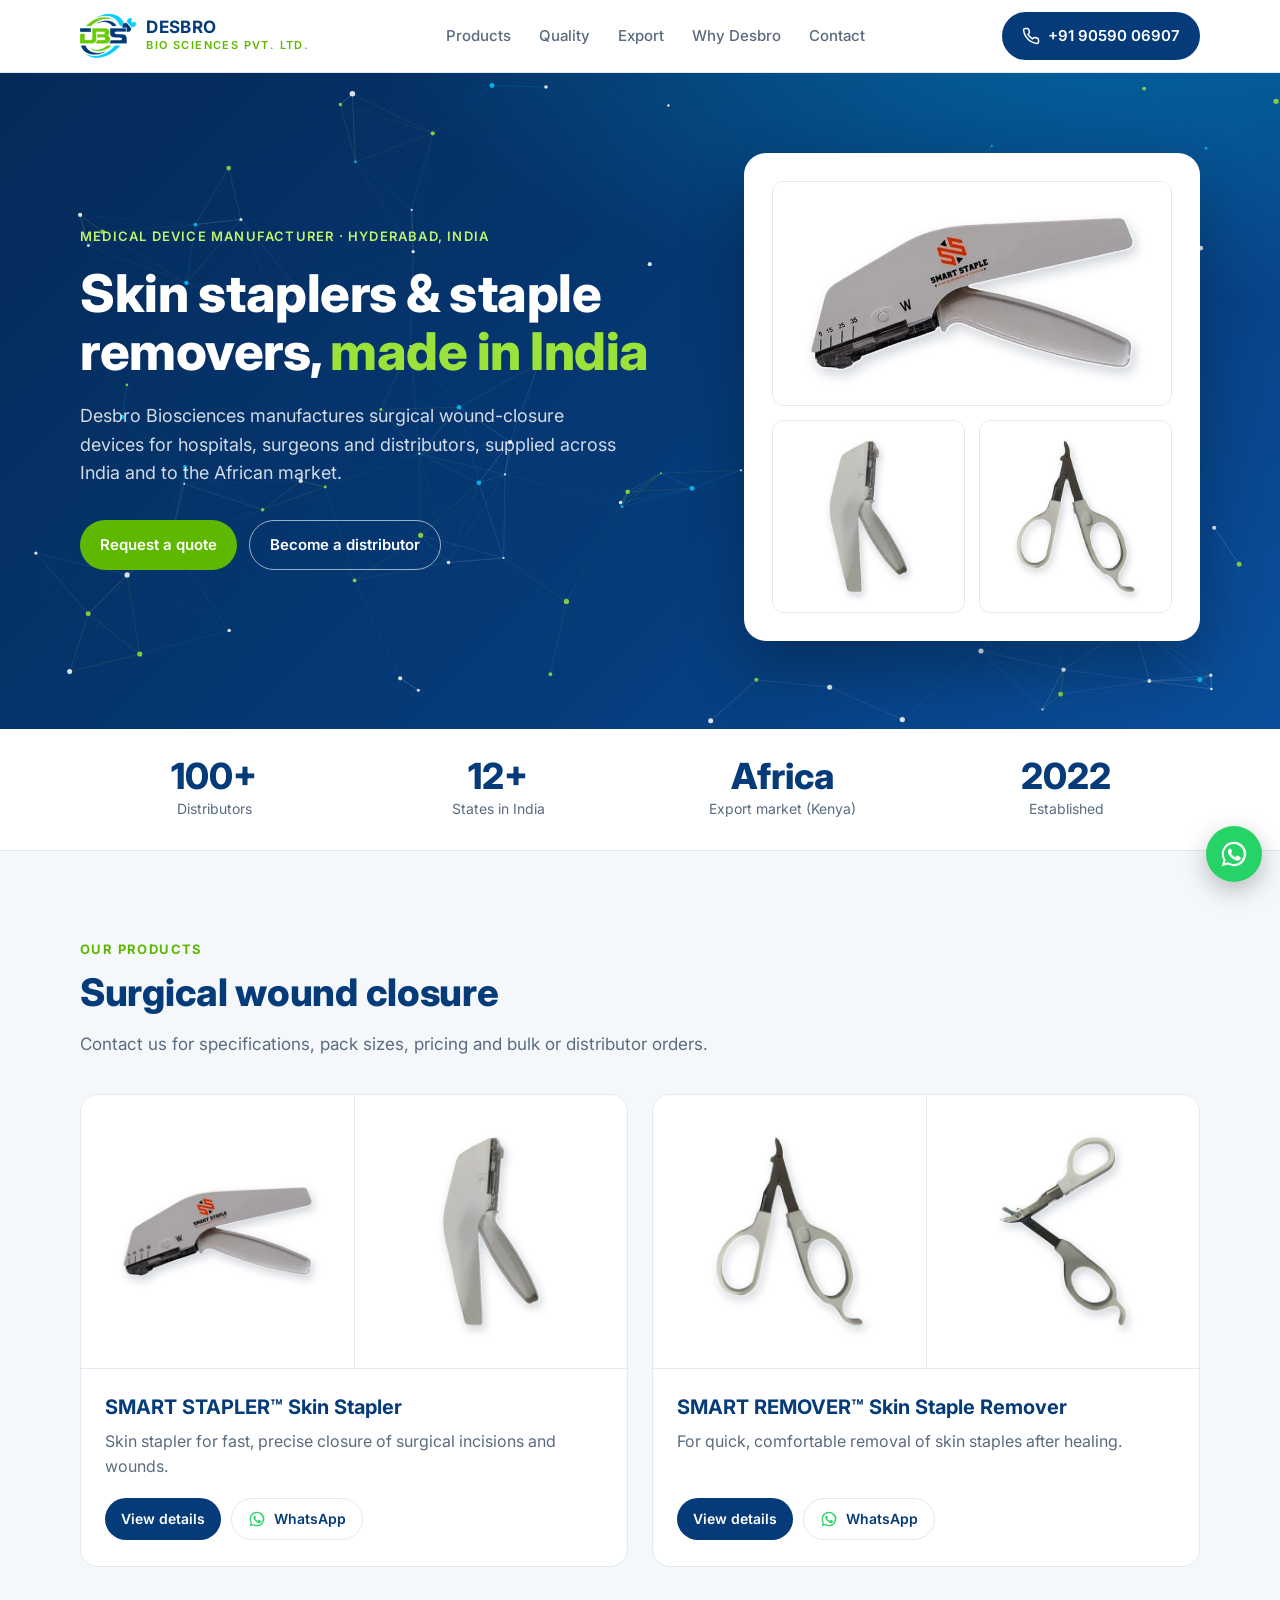
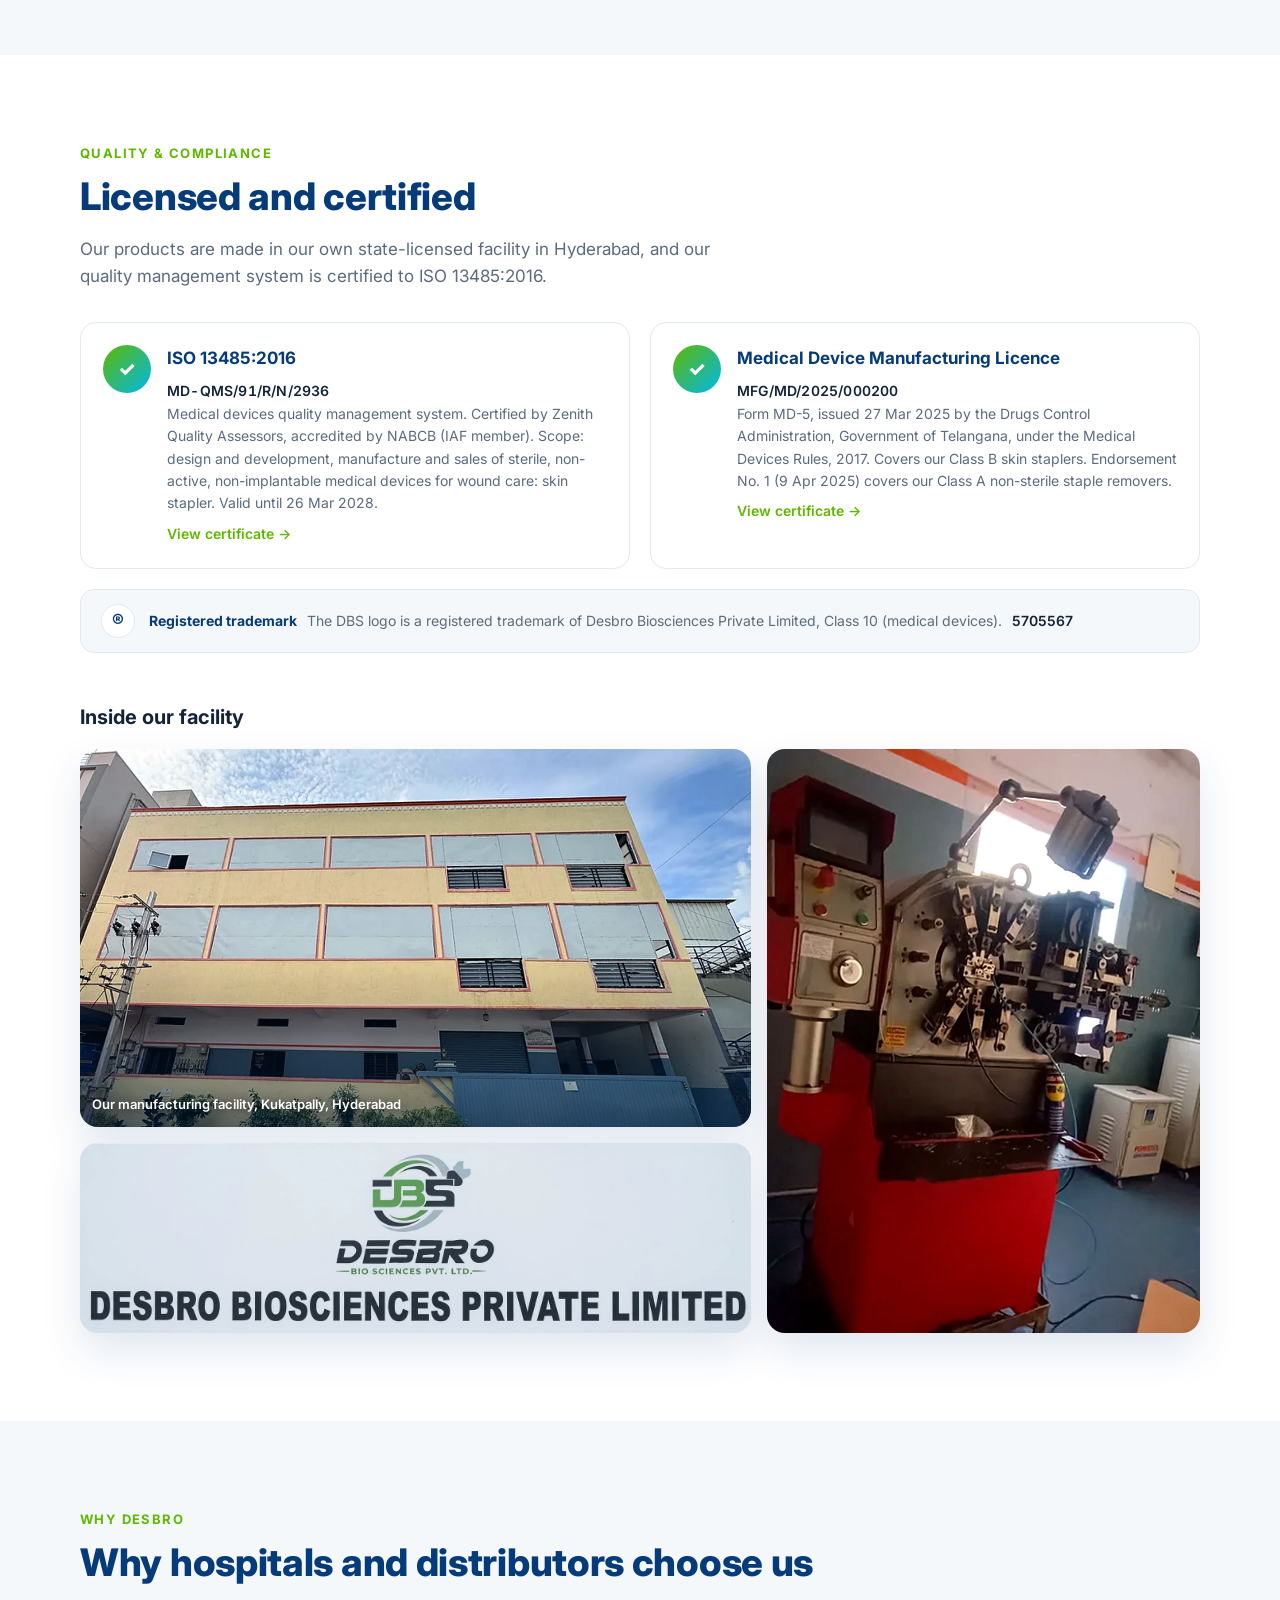
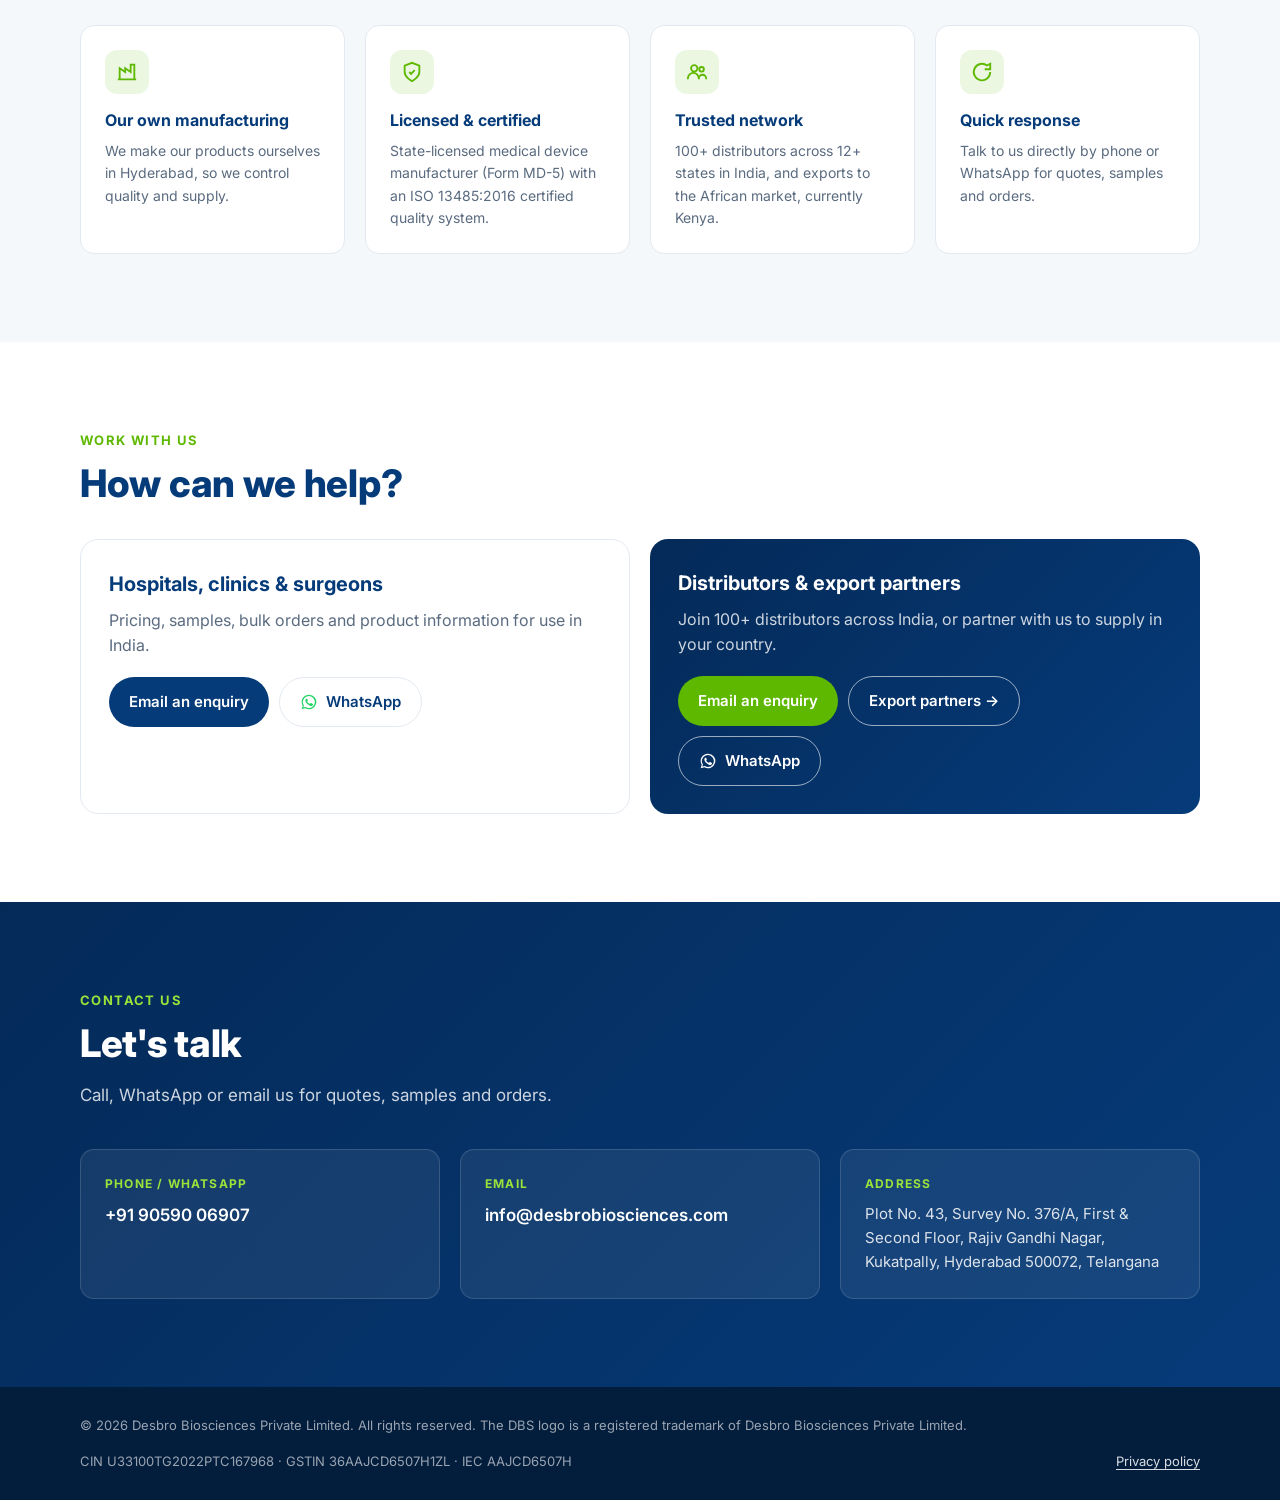
==== index.html @ ab7e8f8b "Add export page and partner pack; update specs from the Export Partner Pack - New /export/ page, Exp" ====
<!doctype html>
<html lang="en">
<head>
<meta charset="utf-8">
<meta name="viewport" content="width=device-width, initial-scale=1">
<title>Desbro Biosciences Pvt. Ltd. | Skin Stapler &amp; Staple Remover Manufacturer, Hyderabad</title>
<link rel="canonical" href="https://desbrobiosciences.com/">
<meta property="og:url" content="https://desbrobiosciences.com/">
<meta property="og:type" content="website">
<meta name="twitter:card" content="summary_large_image">
<script type="application/ld+json">{"@context": "https://schema.org", "@type": "Organization", "@id": "https://desbrobiosciences.com/#org", "name": "Desbro Biosciences", "legalName": "Desbro Biosciences Private Limited", "url": "https://desbrobiosciences.com/", "logo": "https://desbrobiosciences.com/img/logo.webp", "foundingDate": "2022", "description": "Hyderabad-based manufacturer of surgical skin staplers and skin staple removers.", "email": "info@desbrobiosciences.com", "telephone": "+91-90590-06907", "address": {"@type": "PostalAddress", "streetAddress": "Plot No. 43, Survey No. 376/A, First & Second Floor, Rajiv Gandhi Nagar, Kukatpally", "addressLocality": "Hyderabad", "postalCode": "500072", "addressRegion": "Telangana", "addressCountry": "IN"}, "contactPoint": {"@type": "ContactPoint", "telephone": "+91-90590-06907", "contactType": "sales", "areaServed": "IN", "availableLanguage": ["en", "hi", "te"]}, "sameAs": ["https://www.indiamart.com/desbrobiosciences/", "https://in.linkedin.com/in/desbro-biosciences-4a86a635a"]}</script>
<script type="application/ld+json">{"@context": "https://schema.org", "@type": "WebSite", "name": "Desbro Biosciences", "url": "https://desbrobiosciences.com/"}</script>

<meta name="description" content="Desbro Biosciences Private Limited, Hyderabad: state-licensed manufacturer of SMART STAPLER™ surgical skin staplers and SMART REMOVER™ skin staple removers, ISO 13485:2016 certified. For hospitals, surgeons and distributors.">
<link rel="icon" href="img/mark.webp">
<meta property="og:title" content="Desbro Biosciences Pvt. Ltd.">
<meta property="og:description" content="Skin staplers and staple removers, made in India.">
<meta property="og:image" content="https://desbrobiosciences.com/img/og-image.jpg">
<meta property="og:image:width" content="1200">
<meta property="og:image:height" content="630">
<link rel="preconnect" href="https://fonts.googleapis.com">
<link rel="preconnect" href="https://fonts.gstatic.com" crossorigin>
<link href="https://fonts.googleapis.com/css2?family=Inter:wght@400;500;600;700;800&display=swap" rel="stylesheet">
<link rel="stylesheet" href="style.css">
</head>
<body>
<!--
  ============================================================
  EDIT HERE: site settings. Fill these in; empty items stay hidden.
  Add ?preview to the URL to see placeholders for anything still empty.
  ============================================================
-->
<script>
window.SITE = {
  certifications: [
    // Cards with a PDF show "View certificate", which opens a preview on the page (images in certs/preview/).
    { name: "ISO 13485:2016", detail: "Medical devices quality management system. Certified by Zenith Quality Assessors, accredited by NABCB (IAF member). Scope: design and development, manufacture and sales of sterile, non-active, non-implantable medical devices for wound care: skin stapler. Valid until 26 Mar 2028.", number: "MD-QMS/91/R/N/2936", pdf: "certs/iso-13485-certificate.pdf", preview: ["certs/preview/iso-1.webp"] },
    { name: "Medical Device Manufacturing Licence", detail: "Form MD-5, issued 27 Mar 2025 by the Drugs Control Administration, Government of Telangana, under the Medical Devices Rules, 2017. Covers our Class B skin staplers. Endorsement No. 1 (9 Apr 2025) covers our Class A non-sterile staple removers.", number: "MFG/MD/2025/000200", pdf: "certs/md5-manufacturing-licence.pdf", preview: ["certs/preview/md5-1.webp","certs/preview/md5-2.webp"] }
  ],
  // Shown as a single text strip under the certificate cards.
  trademark: { text: "The DBS logo is a registered trademark of Desbro Biosciences Private Limited, Class 10 (medical devices).", number: "5705567" },
  // Factory / team photos. Put files in img/factory/ and list them here, e.g. { src: "img/factory/line.webp", caption: "Assembly line" }
  factoryPhotos: [
    { src: "img/factory/facility-exterior.webp", caption: "Our manufacturing facility, Kukatpally, Hyderabad", slot: "fa" },
    { src: "img/factory/facility-machinery.webp", slot: "fb" },
    { src: "img/factory/facility-signboard.webp", caption: "Desbro Biosciences Private Limited", slot: "fc" }
  ],
  // Contract manufacturing section: set to true once decided.
  showContractManufacturing: false
};
</script>

<header>
  <div class="wrap nav">
    <a class="brand" href="#top"><img src="img/mark.webp" alt="Desbro Biosciences logo"><div><b>DESBRO</b><small>Bio Sciences Pvt. Ltd.</small></div></a>
    <nav class="links" id="siteNav"><a href="#products">Products</a><a href="#quality">Quality</a><a href="/export/">Export</a><a href="#why">Why Desbro</a><a href="#contact">Contact</a><a class="nav-mail" href="mailto:info@desbrobiosciences.com">Email us</a></nav>
    <div class="hq"><a class="hq-btn" href="tel:+919059006907" aria-label="Call Desbro"><svg viewBox="0 0 24 24" fill="none" stroke="currentColor" stroke-width="2" aria-hidden="true"><path d="M22 16.9v3a2 2 0 0 1-2.2 2 19.8 19.8 0 0 1-8.6-3.1 19.5 19.5 0 0 1-6-6A19.8 19.8 0 0 1 2.1 4.2 2 2 0 0 1 4.1 2h3a2 2 0 0 1 2 1.7c.1.9.4 1.8.7 2.7a2 2 0 0 1-.5 2.1L8 9.8a16 16 0 0 0 6 6l1.3-1.3a2 2 0 0 1 2.1-.4c.9.3 1.8.6 2.7.7a2 2 0 0 1 1.7 2z"/></svg></a><a class="hq-btn hq-wa" href="https://wa.me/919059006907?text=Hi%2C%20I%27d%20like%20details%20on%20the%20Desbro%20SMART%20STAPLER%20skin%20stapler." target="_blank" rel="noopener" aria-label="WhatsApp Desbro"><svg viewBox="0 0 32 32" aria-hidden="true"><path d="M16 3a13 13 0 0 0-11.2 19.6L3 29l6.6-1.7A13 13 0 1 0 16 3zm0 23.6c-2 0-4-.6-5.7-1.6l-.4-.2-3.9 1 1-3.8-.3-.4A10.6 10.6 0 1 1 16 26.6zm5.8-7.9c-.3-.2-1.9-.9-2.2-1-.3-.1-.5-.2-.7.2l-1 1.2c-.2.2-.4.2-.7.1a8.7 8.7 0 0 1-4.3-3.8c-.3-.6.3-.5 1-1.7.1-.2 0-.4 0-.5l-1-2.4c-.3-.6-.5-.5-.7-.5h-.6c-.2 0-.6.1-.9.4-.3.3-1.2 1.1-1.2 2.8s1.2 3.2 1.4 3.5c.2.2 2.4 3.7 5.8 5.1 2.2.9 3 1 4.1.8.7-.1 1.9-.8 2.2-1.5.3-.7.3-1.4.2-1.5l-.6-.4z"/></svg></a><button type="button" class="menu-btn" aria-label="Open menu" aria-expanded="false" aria-controls="siteNav"><span></span><span></span><span></span></button></div>
    <a class="btn btn-p" href="tel:+919059006907"><svg viewBox="0 0 24 24" fill="none" stroke="currentColor" stroke-width="2"><path d="M22 16.9v3a2 2 0 0 1-2.2 2 19.8 19.8 0 0 1-8.6-3.1 19.5 19.5 0 0 1-6-6A19.8 19.8 0 0 1 2.1 4.2 2 2 0 0 1 4.1 2h3a2 2 0 0 1 2 1.7c.1.9.4 1.8.7 2.7a2 2 0 0 1-.5 2.1L8 9.8a16 16 0 0 0 6 6l1.3-1.3a2 2 0 0 1 2.1-.4c.9.3 1.8.6 2.7.7a2 2 0 0 1 1.7 2z"/></svg><span>+91 90590 06907</span></a>
  </div>
</header>

<main id="top">
<div class="hero" id="hero">
  <canvas id="fx" aria-hidden="true"></canvas>
  <div class="wrap">
    <div>
      <div class="tag">Medical device manufacturer · Hyderabad, India</div>
      <h1>Skin staplers &amp; staple removers, <em>made in India</em></h1>
      <p>Desbro Biosciences manufactures surgical wound-closure devices for hospitals, surgeons and distributors, supplied across India and to the African market.</p>
      <div class="cta">
        <a class="btn btn-g" href="#contact">Request a quote</a>
        <a class="btn btn-o" href="#distributors">Become a distributor</a>
      </div>
    </div>
    <div class="hero-card hero-card-3" aria-hidden="true">
      <img class="big" src="img/smart-stapler-wide.webp" alt="">
      <img class="hs" src="img/skin-stapler.webp" alt="">
      <img class="hs" src="img/staple-remover-2.webp" alt="">
    </div>
  </div>
</div>

<div class="stats">
  <div class="wrap">
    <div><b>100+</b><span>Distributors</span></div>
    <div><b>12+</b><span>States in India</span></div>
    <div><b>Africa</b><span>Export market (Kenya)</span></div>
    <div><b>2022</b><span>Established</span></div>
  </div>
</div>

<section id="products" class="products">
  <div class="wrap">
    <div class="eyebrow">Our products</div>
    <h2>Surgical wound closure</h2>
    <p class="lead">Contact us for specifications, pack sizes, pricing and bulk or distributor orders.</p>
    <div class="pgrid">
      <article class="pcard">
        <div class="pimgs"><img src="img/smart-stapler.webp" alt="Desbro SMART STAPLER™ surgical skin stapler, side view" loading="lazy"><img src="img/skin-stapler.webp" alt="Desbro skin stapler, front view" loading="lazy"></div>
        <div class="b">
          <h3><a href="skin-stapler/">SMART STAPLER™ Skin Stapler</a></h3>
          <p>Skin stapler for fast, precise closure of surgical incisions and wounds.</p>
          <div class="pact"><a class="btn btn-p sm" href="skin-stapler/">View details</a><a class="btn btn-l sm" href="https://wa.me/919059006907?text=Hi%2C%20I%27d%20like%20details%20on%20the%20Desbro%20SMART%20STAPLER%20skin%20stapler." target="_blank" rel="noopener"><svg class="wai" viewBox="0 0 32 32" fill="currentColor" aria-hidden="true"><path d="M16 3a13 13 0 0 0-11.2 19.6L3 29l6.6-1.7A13 13 0 1 0 16 3zm0 23.6c-2 0-4-.6-5.7-1.6l-.4-.2-3.9 1 1-3.8-.3-.4A10.6 10.6 0 1 1 16 26.6zm5.8-7.9c-.3-.2-1.9-.9-2.2-1-.3-.1-.5-.2-.7.2l-1 1.2c-.2.2-.4.2-.7.1a8.7 8.7 0 0 1-4.3-3.8c-.3-.6.3-.5 1-1.7.1-.2 0-.4 0-.5l-1-2.4c-.3-.6-.5-.5-.7-.5h-.6c-.2 0-.6.1-.9.4-.3.3-1.2 1.1-1.2 2.8s1.2 3.2 1.4 3.5c.2.2 2.4 3.7 5.8 5.1 2.2.9 3 1 4.1.8.7-.1 1.9-.8 2.2-1.5.3-.7.3-1.4.2-1.5l-.6-.4z"/></svg>WhatsApp</a></div>
        </div>
      </article>
      <article class="pcard">
        <div class="pimgs"><img src="img/staple-remover-2.webp" alt="Desbro SMART REMOVER skin staple remover, front view" loading="lazy"><img src="img/staple-remover.webp" alt="Desbro SMART REMOVER skin staple remover, open" loading="lazy"></div>
        <div class="b">
          <h3><a href="skin-staple-remover/">SMART REMOVER™ Skin Staple Remover</a></h3>
          <p>For quick, comfortable removal of skin staples after healing.</p>
          <div class="pact"><a class="btn btn-p sm" href="skin-staple-remover/">View details</a><a class="btn btn-l sm" href="https://wa.me/919059006907?text=Hi%2C%20I%27d%20like%20details%20on%20the%20Desbro%20skin%20staple%20remover." target="_blank" rel="noopener"><svg class="wai" viewBox="0 0 32 32" fill="currentColor" aria-hidden="true"><path d="M16 3a13 13 0 0 0-11.2 19.6L3 29l6.6-1.7A13 13 0 1 0 16 3zm0 23.6c-2 0-4-.6-5.7-1.6l-.4-.2-3.9 1 1-3.8-.3-.4A10.6 10.6 0 1 1 16 26.6zm5.8-7.9c-.3-.2-1.9-.9-2.2-1-.3-.1-.5-.2-.7.2l-1 1.2c-.2.2-.4.2-.7.1a8.7 8.7 0 0 1-4.3-3.8c-.3-.6.3-.5 1-1.7.1-.2 0-.4 0-.5l-1-2.4c-.3-.6-.5-.5-.7-.5h-.6c-.2 0-.6.1-.9.4-.3.3-1.2 1.1-1.2 2.8s1.2 3.2 1.4 3.5c.2.2 2.4 3.7 5.8 5.1 2.2.9 3 1 4.1.8.7-.1 1.9-.8 2.2-1.5.3-.7.3-1.4.2-1.5l-.6-.4z"/></svg>WhatsApp</a></div>
        </div>
      </article>
    </div>
  </div>
</section>

<section id="quality">
  <div class="wrap">
    <div class="eyebrow">Quality &amp; compliance</div>
    <h2>Licensed and certified</h2>
    <p class="lead">Our products are made in our own state-licensed facility in Hyderabad, and our quality management system is certified to ISO 13485:2016.</p>
    <div class="certs" id="certs"></div>
    <div id="factory" class="factory" hidden>
      <h3 class="sub">Inside our facility</h3>
      <p class="swipe-hint">Swipe to see more →</p>
      <div class="fgrid" id="fgrid"></div>
    </div>
  </div>
</section>

<section id="why" class="soft">
  <div class="wrap">
    <div class="eyebrow">Why Desbro</div>
    <h2>Why hospitals and distributors choose us</h2>
    <div class="why">
      <div><i><svg viewBox="0 0 24 24" fill="none" stroke="currentColor" stroke-width="2"><path d="M2 20h20M4 20V8l6 4V8l6 4V4h4v16"/></svg></i><h4>Our own manufacturing</h4><p>We make our products ourselves in Hyderabad, so we control quality and supply.</p></div>
      <div><i><svg viewBox="0 0 24 24" fill="none" stroke="currentColor" stroke-width="2"><path d="M12 22s8-4 8-10V5l-8-3-8 3v7c0 6 8 10 8 10z"/><path d="m9 12 2 2 4-4"/></svg></i><h4>Licensed &amp; certified</h4><p>State-licensed medical device manufacturer (Form MD-5) with an ISO 13485:2016 certified quality system.</p></div>
      <div><i><svg viewBox="0 0 24 24" fill="none" stroke="currentColor" stroke-width="2"><circle cx="9" cy="8" r="3.5"/><circle cx="17" cy="9" r="2.5"/><path d="M2 20v-1a6 6 0 0 1 12 0v1M14 20v-1a4 4 0 0 1 8 0v1"/></svg></i><h4>Trusted network</h4><p>100+ distributors across 12+ states in India, and exports to the African market, currently Kenya.</p></div>
      <div><i><svg viewBox="0 0 24 24" fill="none" stroke="currentColor" stroke-width="2"><path d="M21 12a9 9 0 1 1-3.5-7.1L21 3v6h-6"/></svg></i><h4>Quick response</h4><p>Talk to us directly by phone or WhatsApp for quotes, samples and orders.</p></div>
    </div>
  </div>
</section>

<section id="oem" hidden>
  <div class="wrap oem">
    <div>
      <div class="eyebrow">Contract manufacturing</div>
      <h2>Your brand, our manufacturing</h2>
      <p class="lead">We manufacture skin staplers and staple removers for other brands and distributors, with your branding and packaging, made in our licensed facility.</p>
      <a class="btn btn-p" href="mailto:info@desbrobiosciences.com?subject=Contract%20manufacturing%20enquiry">Discuss contract manufacturing</a>
      <p class="oem-link"><a href="/export/#private-label">Exporting? See our export page</a></p>
    </div>
    <ul class="ticks">
      <li>Your brand and logo on the device, pouch and carton</li>
      <li>Fixed specification: 35W, 35 staples, English instructions for use</li>
      <li>Made under our MD-5 manufacturing licence and ISO 13485 quality system</li>
      <li>Bulk volumes for distributors and hospital chains</li>
    </ul>
  </div>
</section>

<section id="distributors">
  <div class="wrap">
    <div class="eyebrow">Work with us</div>
    <h2>How can we help?</h2>
    <div class="paths">
      <div class="path">
        <h3>Hospitals, clinics &amp; surgeons</h3>
        <p>Pricing, samples, bulk orders and product information for use in India.</p>
        <div class="pact"><a class="btn btn-p" href="mailto:info@desbrobiosciences.com?subject=Product%20enquiry%20(India)">Email an enquiry</a><a class="btn btn-l" href="https://wa.me/919059006907?text=Hi%2C%20I%27m%20enquiring%20about%20Desbro%20products%20for%20our%20hospital%2Fclinic." target="_blank" rel="noopener"><svg class="wai" viewBox="0 0 32 32" fill="currentColor" aria-hidden="true"><path d="M16 3a13 13 0 0 0-11.2 19.6L3 29l6.6-1.7A13 13 0 1 0 16 3zm0 23.6c-2 0-4-.6-5.7-1.6l-.4-.2-3.9 1 1-3.8-.3-.4A10.6 10.6 0 1 1 16 26.6zm5.8-7.9c-.3-.2-1.9-.9-2.2-1-.3-.1-.5-.2-.7.2l-1 1.2c-.2.2-.4.2-.7.1a8.7 8.7 0 0 1-4.3-3.8c-.3-.6.3-.5 1-1.7.1-.2 0-.4 0-.5l-1-2.4c-.3-.6-.5-.5-.7-.5h-.6c-.2 0-.6.1-.9.4-.3.3-1.2 1.1-1.2 2.8s1.2 3.2 1.4 3.5c.2.2 2.4 3.7 5.8 5.1 2.2.9 3 1 4.1.8.7-.1 1.9-.8 2.2-1.5.3-.7.3-1.4.2-1.5l-.6-.4z"/></svg>WhatsApp</a></div>
      </div>
      <div class="path dark">
        <h3>Distributors &amp; export partners</h3>
        <p>Join 100+ distributors across India, or partner with us to supply in your country.</p>
        <div class="pact"><a class="btn btn-g" href="mailto:info@desbrobiosciences.com?subject=Distributor%20%2F%20export%20enquiry">Email an enquiry</a><a class="btn btn-o" href="/export/">Export partners →</a><a class="btn btn-o" href="https://wa.me/919059006907?text=Hi%2C%20I%27m%20interested%20in%20becoming%20a%20Desbro%20distributor." target="_blank" rel="noopener"><svg class="wai" viewBox="0 0 32 32" fill="currentColor" aria-hidden="true"><path d="M16 3a13 13 0 0 0-11.2 19.6L3 29l6.6-1.7A13 13 0 1 0 16 3zm0 23.6c-2 0-4-.6-5.7-1.6l-.4-.2-3.9 1 1-3.8-.3-.4A10.6 10.6 0 1 1 16 26.6zm5.8-7.9c-.3-.2-1.9-.9-2.2-1-.3-.1-.5-.2-.7.2l-1 1.2c-.2.2-.4.2-.7.1a8.7 8.7 0 0 1-4.3-3.8c-.3-.6.3-.5 1-1.7.1-.2 0-.4 0-.5l-1-2.4c-.3-.6-.5-.5-.7-.5h-.6c-.2 0-.6.1-.9.4-.3.3-1.2 1.1-1.2 2.8s1.2 3.2 1.4 3.5c.2.2 2.4 3.7 5.8 5.1 2.2.9 3 1 4.1.8.7-.1 1.9-.8 2.2-1.5.3-.7.3-1.4.2-1.5l-.6-.4z"/></svg>WhatsApp</a></div>
      </div>
    </div>
  </div>
</section>

<section id="contact" class="contact">
  <div class="wrap">
    <div class="eyebrow" style="color:#9be23a">Contact us</div>
    <h2>Let's talk</h2>
    <p class="lead">Call, WhatsApp or email us for quotes, samples and orders.</p>
    <div class="cgrid">
      <a class="citem" href="tel:+919059006907"><small>Phone / WhatsApp</small><b>+91 90590 06907</b></a>
      <a class="citem" href="mailto:info@desbrobiosciences.com"><small>Email</small><b>info@desbrobiosciences.com</b></a>
      <a class="citem" href="https://maps.google.com/?q=Rajiv+Gandhi+Nagar+Kukatpally+Hyderabad" target="_blank" rel="noopener"><small>Address</small><p>Plot No. 43, Survey No. 376/A, First &amp; Second Floor, Rajiv Gandhi Nagar, Kukatpally, Hyderabad 500072, Telangana</p></a>
    </div>
  </div>
</section>
</main>

<div class="cm" id="certModal" role="dialog" aria-modal="true" aria-labelledby="cmTitle" hidden>
  <div class="cm-box">
    <div class="cm-head">
      <h3 class="cm-title" id="cmTitle"></h3>
      <a class="cm-dl" href="#" target="_blank" rel="noopener">Download PDF</a>
      <button type="button" class="cm-close" aria-label="Close preview">×</button>
    </div>
    <div class="cm-body"></div>
  </div>
</div>

<footer>
  <div class="wrap">
    <span>© <span id="y">2026</span> Desbro Biosciences Private Limited. All rights reserved. The DBS logo is a registered trademark of Desbro Biosciences Private Limited.</span>
    <span>CIN U33100TG2022PTC167968 · GSTIN 36AAJCD6507H1ZL · IEC AAJCD6507H</span>
    <span><a href="privacy-policy/">Privacy policy</a></span>
  </div>
</footer>

<a class="wa" href="https://wa.me/919059006907?text=Hi%2C%20I%27d%20like%20details%20on%20the%20Desbro%20SMART%20STAPLER%20skin%20stapler." target="_blank" rel="noopener" aria-label="Chat on WhatsApp"><svg viewBox="0 0 32 32"><path d="M16 3a13 13 0 0 0-11.2 19.6L3 29l6.6-1.7A13 13 0 1 0 16 3zm0 23.6c-2 0-4-.6-5.7-1.6l-.4-.2-3.9 1 1-3.8-.3-.4A10.6 10.6 0 1 1 16 26.6zm5.8-7.9c-.3-.2-1.9-.9-2.2-1-.3-.1-.5-.2-.7.2l-1 1.2c-.2.2-.4.2-.7.1a8.7 8.7 0 0 1-4.3-3.8c-.3-.6.3-.5 1-1.7.1-.2 0-.4 0-.5l-1-2.4c-.3-.6-.5-.5-.7-.5h-.6c-.2 0-.6.1-.9.4-.3.3-1.2 1.1-1.2 2.8s1.2 3.2 1.4 3.5c.2.2 2.4 3.7 5.8 5.1 2.2.9 3 1 4.1.8.7-.1 1.9-.8 2.2-1.5.3-.7.3-1.4.2-1.5l-.6-.4z"/></svg></a>

<script>
document.getElementById('y').textContent=new Date().getFullYear();
(()=>{
  const S=window.SITE, preview=/[?&]preview/.test(location.search); if(preview)document.body.classList.add('preview'); const esc=t=>String(t).replace(/[&<>"]/g,c=>({'&':'&amp;','<':'&lt;','>':'&gt;','"':'&quot;'}[c]));
  // Certifications
  const box=document.getElementById('certs');
  box.innerHTML=S.certifications.map((c,i)=>{
    const num=c.number?`<p class="no">${esc(c.number)}</p>`:(preview?'<p class="no"><span class="ph">Number to be added</span></p>':'');
    const link=(c.preview&&c.preview.length)?`<button type="button" class="clink" data-cert="${i}">View certificate →</button>`:(c.pdf?`<a class="clink" href="${esc(c.pdf)}" target="_blank" rel="noopener">View certificate (PDF) →</a>`:(preview?'<span class="ph">PDF to be added</span>':''));
    return `<div class="cert"><div class="seal">✓</div><div><h4>${esc(c.name)}</h4>${num}<p class="cdetail" id="cd${i}">${esc(c.detail)}</p><button type="button" class="cmore" aria-expanded="false" aria-controls="cd${i}">More details</button><div>${link}</div></div></div>`;
  }).join('');
  if(S.trademark&&S.trademark.text){
    const t=document.createElement('div');t.className='tm';
    t.innerHTML=`<span class="tmr">®</span><p><b>Registered trademark</b> ${esc(S.trademark.text)}${S.trademark.number?` <span class="tmn">${esc(S.trademark.number)}</span>`:''}</p>`;
    box.after(t);
  }
  // Certificate preview
  const modal=document.getElementById('certModal'),mBody=modal.querySelector('.cm-body'),mTitle=modal.querySelector('.cm-title'),mDl=modal.querySelector('.cm-dl'),mClose=modal.querySelector('.cm-close');
  let lastFocus=null;
  const openCert=i=>{const c=S.certifications[i];lastFocus=document.activeElement;mTitle.textContent=c.name;mDl.href=c.pdf;
    mBody.innerHTML=c.preview.map((src,n)=>`<img src="${esc(src)}" alt="${esc(c.name)}, page ${n+1}">`).join('');
    modal.hidden=false;document.body.classList.add('modal-open');mBody.scrollTop=0;mClose.focus();};
  const closeCert=()=>{modal.hidden=true;document.body.classList.remove('modal-open');mBody.innerHTML='';if(lastFocus)lastFocus.focus();};
  box.addEventListener('click',e=>{const b=e.target.closest('[data-cert]');if(b)openCert(+b.dataset.cert);const m=e.target.closest('.cmore');if(m){const c=m.closest('.cert');const o=c.classList.toggle('open');m.setAttribute('aria-expanded',o);m.textContent=o?'Less details':'More details';}});
  mClose.addEventListener('click',closeCert);
  modal.addEventListener('click',e=>{if(e.target===modal)closeCert();});
  document.addEventListener('keydown',e=>{if(e.key==='Escape'&&!modal.hidden)closeCert();});
  // Factory photos
  const fp=S.factoryPhotos, f=document.getElementById('factory'), g=document.getElementById('fgrid');
  if(fp.length){f.hidden=false;g.classList.add('bento');g.innerHTML=fp.map(p=>`<figure class="${esc(p.slot||'')}"><img src="${esc(p.src)}" alt="${esc(p.caption||'Desbro facility')}" loading="lazy">${p.caption?`<figcaption>${esc(p.caption)}</figcaption>`:''}</figure>`).join('');}
  else if(preview){f.hidden=false;g.innerHTML=['Production floor','Clean room / assembly','Quality testing','Packaging & dispatch'].map(t=>`<figure class="phbox"><span>Photo: ${t}</span></figure>`).join('');}
  // Contract manufacturing
  if(S.showContractManufacturing||preview) document.getElementById('oem').hidden=false;
})();
</script>

<script>
(()=>{
const hero=document.getElementById('hero'),cv=document.getElementById('fx'),cx=cv.getContext('2d'),card=hero.querySelector('.hero-card');
const reduce=matchMedia('(prefers-reduced-motion: reduce)').matches, touch=matchMedia('(pointer: coarse)').matches;
const COLS=['255,255,255','0,200,255','155,226,58'];
let W,H,dpr,P=[],m={x:-9999,y:-9999,on:false},run=true,raf;
function size(){dpr=Math.min(devicePixelRatio||1,2);W=hero.clientWidth;H=hero.clientHeight;cv.width=W*dpr;cv.height=H*dpr;cx.setTransform(dpr,0,0,dpr,0,0);
 const n=Math.min(touch?45:110,Math.round(W*H/(touch?14000:9000)));
 P=Array.from({length:n},()=>({x:Math.random()*W,y:Math.random()*H,vx:(Math.random()-.5)*.35,vy:(Math.random()-.5)*.35,r:Math.random()*1.8+1,c:COLS[Math.random()<.6?0:Math.random()<.5?1:2]}));}
function frame(){cx.clearRect(0,0,W,H);const L=W<700?95:135;
 for(const p of P){
  if(m.on){const dx=p.x-m.x,dy=p.y-m.y,d=Math.hypot(dx,dy);if(d<150&&d>0){const f=(150-d)/150*.6;p.vx+=dx/d*f*.12;p.vy+=dy/d*f*.12;}}
  p.vx*=.985;p.vy*=.985;const sp=Math.hypot(p.vx,p.vy);if(sp<.12){p.vx+=(Math.random()-.5)*.05;p.vy+=(Math.random()-.5)*.05;}
  p.x+=p.vx;p.y+=p.vy;if(p.x<-10)p.x=W+10;if(p.x>W+10)p.x=-10;if(p.y<-10)p.y=H+10;if(p.y>H+10)p.y=-10;}
 for(let i=0;i<P.length;i++){const a=P[i];
  for(let j=i+1;j<P.length;j++){const b=P[j],d=Math.hypot(a.x-b.x,a.y-b.y);if(d<L){cx.strokeStyle=`rgba(${a.c},${(1-d/L)*.22})`;cx.lineWidth=1;cx.beginPath();cx.moveTo(a.x,a.y);cx.lineTo(b.x,b.y);cx.stroke();}}
  if(m.on){const d=Math.hypot(a.x-m.x,a.y-m.y);if(d<200){cx.strokeStyle=`rgba(0,200,255,${(1-d/200)*.5})`;cx.beginPath();cx.moveTo(a.x,a.y);cx.lineTo(m.x,m.y);cx.stroke();}}}
 for(const p of P){cx.fillStyle=`rgba(${p.c},.85)`;cx.beginPath();cx.arc(p.x,p.y,p.r,0,6.283);cx.fill();}
 if(run&&!reduce)raf=requestAnimationFrame(frame);}
size();frame();
addEventListener('resize',()=>{size();if(reduce)frame();});
if(!reduce){
 if(!touch){hero.addEventListener('pointermove',e=>{const r=hero.getBoundingClientRect();m.x=e.clientX-r.left;m.y=e.clientY-r.top;m.on=true;
   if(card&&W>860){const tx=(m.x/W-.5)*10,ty=(m.y/H-.5)*10;card.style.transform=`perspective(900px) rotateY(${tx}deg) rotateX(${-ty}deg)`;}});
  hero.addEventListener('pointerleave',()=>{m.on=false;if(card)card.style.transform='';});}
 new IntersectionObserver(([e])=>{run=e.isIntersecting;cancelAnimationFrame(raf);if(run)raf=requestAnimationFrame(frame);}).observe(hero);
 document.addEventListener('visibilitychange',()=>{run=!document.hidden;cancelAnimationFrame(raf);if(run)raf=requestAnimationFrame(frame);});}
})();
</script>
<script src="site.js" defer></script>
</body>
</html>
---- style.css ----
:root{--navy:#063b7a;--navy-d:#042a58;--green:#5fb800;--cyan:#00b8ec;--ink:#13233a;--muted:#5a6b80;--bg:#f5f8fb;--line:#e3e9f0;--r:14px}
*{box-sizing:border-box;margin:0;padding:0}
html{scroll-behavior:smooth;background:linear-gradient(#fff 50%,#031d3d 50%)}
body{font-family:Inter,system-ui,-apple-system,Segoe UI,Roboto,sans-serif;color:var(--ink);background:#fff;line-height:1.6;-webkit-font-smoothing:antialiased}
img{max-width:100%;display:block}
a{color:inherit;text-decoration:none}
.wrap{max-width:1160px;margin:0 auto;padding:0 20px}
/* header */
header{position:sticky;top:0;z-index:20;background:rgba(255,255,255,.94);backdrop-filter:blur(8px);border-bottom:1px solid var(--line)}
.nav{display:flex;align-items:center;justify-content:space-between;height:72px;gap:16px}
.brand{display:flex;align-items:center;gap:10px}
.brand img{height:44px;width:auto}
.brand b{display:block;font-size:17px;color:var(--navy);letter-spacing:.3px;line-height:1.1}
.brand small{display:block;font-size:11px;font-weight:600;color:var(--green);letter-spacing:1.4px;text-transform:uppercase}
.links{display:flex;gap:28px;font-weight:500;font-size:15px;color:var(--muted)}
.links a:hover{color:var(--navy)}
.btn{display:inline-flex;align-items:center;gap:8px;padding:12px 20px;border-radius:999px;font-weight:600;font-size:15px;transition:.2s}
.btn-p{background:var(--navy);color:#fff}.btn-p:hover{background:var(--navy-d)}
.btn-g{background:var(--green);color:#fff}.btn-g:hover{filter:brightness(.93)}
.btn-o{border:1.5px solid rgba(255,255,255,.6);color:#fff}.btn-o:hover{background:rgba(255,255,255,.1)}
.btn svg{width:18px;height:18px}
@media(max-width:860px){.links{display:none}.nav .btn span{display:none}.nav .btn{padding:11px}}
/* hero */
.hero{background:radial-gradient(1200px 500px at 85% -10%,rgba(0,184,236,.35),transparent 60%),linear-gradient(135deg,var(--navy-d),var(--navy) 60%,#0a4f9c);color:#fff;overflow:hidden}
.hero .wrap{display:grid;grid-template-columns:1.15fr .85fr;gap:48px;align-items:center;padding-top:80px;padding-bottom:88px}
.tag{display:inline-block;font-size:13px;font-weight:600;letter-spacing:1.2px;text-transform:uppercase;color:#bff36b;margin-bottom:18px}
.hero h1{font-size:clamp(32px,5vw,52px);line-height:1.12;font-weight:800;letter-spacing:-.5px;margin-bottom:20px}
.hero h1 em{font-style:normal;color:#9be23a}
.hero p{font-size:18px;color:rgba(255,255,255,.82);max-width:540px;margin-bottom:32px}
.cta{display:flex;gap:12px;flex-wrap:wrap}
.hero-card{background:#fff;border-radius:22px;padding:28px;box-shadow:0 30px 60px rgba(0,0,0,.25);display:grid;grid-template-columns:1fr 1fr;gap:14px}
.hero-card img{border-radius:12px;aspect-ratio:1;object-fit:cover;background:#fff;border:1px solid var(--line)}
@media(max-width:860px){.hero .wrap{grid-template-columns:1fr;padding-top:56px;padding-bottom:64px}.hero-card{max-width:420px}}
/* sections */
section{padding:88px 0}
.eyebrow{font-size:13px;font-weight:700;letter-spacing:1.4px;text-transform:uppercase;color:var(--green);margin-bottom:10px}
h2{font-size:clamp(26px,3.4vw,38px);line-height:1.2;font-weight:800;color:var(--navy);letter-spacing:-.3px;margin-bottom:16px}
.lead{font-size:17px;color:var(--muted);max-width:680px}
.about{display:grid;grid-template-columns:1fr 1fr;gap:56px;align-items:center}
.about-logo{background:var(--bg);border-radius:22px;padding:48px;display:flex;align-items:center;justify-content:center}
.facts{display:grid;grid-template-columns:repeat(3,1fr);gap:14px;margin-top:28px}
.fact{border:1px solid var(--line);border-radius:var(--r);padding:16px}
.fact b{display:block;font-size:15px;color:var(--navy)}
.fact span{font-size:13px;color:var(--muted)}
@media(max-width:860px){.about{grid-template-columns:1fr;gap:32px}.facts{grid-template-columns:1fr 1fr}}
.products{background:var(--bg)}
.cat{margin-top:44px}
.cat h3{font-size:20px;color:var(--ink);font-weight:700;display:flex;align-items:center;gap:10px;margin-bottom:18px}
.cat h3::before{content:"";width:6px;height:22px;border-radius:3px;background:linear-gradient(var(--green),var(--cyan))}
.grid{display:grid;grid-template-columns:repeat(auto-fill,minmax(240px,1fr));gap:20px}
.card{background:#fff;border:1px solid var(--line);border-radius:var(--r);overflow:hidden;display:flex;flex-direction:column;transition:.2s}
.card:hover{transform:translateY(-3px);box-shadow:0 14px 30px rgba(6,59,122,.1)}
.card img{aspect-ratio:1;object-fit:contain;padding:16px;background:#fff}
.card .b{padding:16px 18px 20px;border-top:1px solid var(--line);display:flex;flex-direction:column;flex:1}
.card h4{font-size:16px;color:var(--navy);margin-bottom:6px}
.card p{font-size:14px;color:var(--muted);flex:1}
.card a{margin-top:14px;font-size:14px;font-weight:600;color:var(--green)}
.why{display:grid;grid-template-columns:repeat(4,1fr);gap:20px;margin-top:40px}
.why div{padding:24px;border-radius:var(--r);border:1px solid var(--line)}
.why i{display:flex;width:44px;height:44px;border-radius:12px;align-items:center;justify-content:center;background:rgba(95,184,0,.12);color:var(--green);margin-bottom:14px}
.why i svg{width:22px;height:22px}
.why h4{font-size:16px;color:var(--navy);margin-bottom:6px}
.why p{font-size:14px;color:var(--muted)}
@media(max-width:860px){.why{grid-template-columns:1fr 1fr}}
@media(max-width:520px){.why,.facts{grid-template-columns:1fr}.grid{grid-template-columns:1fr 1fr;gap:12px}.card .b{padding:12px 12px 14px}.card h4{font-size:14px}.card p{font-size:13px}.card img{padding:10px}}
.contact{background:linear-gradient(135deg,var(--navy-d),var(--navy));color:#fff}
.contact h2{color:#fff}.contact .lead{color:rgba(255,255,255,.8)}
.cgrid{display:grid;grid-template-columns:repeat(3,1fr);gap:20px;margin-top:40px}
.citem{background:rgba(255,255,255,.07);border:1px solid rgba(255,255,255,.14);border-radius:var(--r);padding:24px;display:block;transition:.2s}
a.citem:hover{background:rgba(255,255,255,.12)}
.citem small{display:block;font-size:12px;letter-spacing:1.2px;text-transform:uppercase;color:#9be23a;font-weight:700;margin-bottom:8px}
.citem b{font-size:17px;font-weight:600;word-break:break-word}
.citem p{font-size:15px;color:rgba(255,255,255,.85)}
@media(max-width:860px){.cgrid{grid-template-columns:1fr}}
footer{background:#031d3d;color:rgba(255,255,255,.6);font-size:13px;padding:28px 0}
footer .wrap{display:flex;justify-content:space-between;gap:16px;flex-wrap:wrap}
footer a{color:rgba(255,255,255,.85);text-decoration:underline;text-underline-offset:3px}
footer a:hover{color:#fff}
.phero.slim .wrap{grid-template-columns:1fr;padding-top:40px;padding-bottom:44px}
.phero.slim p{margin-bottom:0}
.legal{max-width:720px}
.legal h2{font-size:22px;margin:32px 0 10px}
.legal h2:first-child{margin-top:0}
.legal a{color:var(--green);font-weight:600}
.wa{position:fixed;right:18px;bottom:18px;width:56px;height:56px;border-radius:50%;background:#25d366;display:flex;align-items:center;justify-content:center;box-shadow:0 8px 24px rgba(0,0,0,.25);z-index:30}
.wa svg{width:30px;height:30px;fill:#fff}
.hero{position:relative}
#fx{position:absolute;inset:0;width:100%;height:100%;display:block;pointer-events:none}
.hero .wrap{position:relative;z-index:1}
.hero-card{transition:transform .25s ease-out;will-change:transform}

.btn.sm{padding:9px 16px;font-size:14px}
.btn-l{border:1.5px solid var(--line);color:var(--navy);background:#fff}.btn-l:hover{border-color:var(--navy)}
.hero-card-3{grid-template-columns:1fr 1fr;grid-template-rows:auto auto}
.hero-card-3 .big{grid-column:1/3;aspect-ratio:16/9;object-fit:contain}
.stats{background:#fff;border-bottom:1px solid var(--line)}
.stats .wrap{display:grid;grid-template-columns:repeat(4,1fr);gap:16px;padding-top:28px;padding-bottom:28px;text-align:center}
.stats b{display:block;font-size:clamp(26px,3.4vw,36px);font-weight:800;color:var(--navy);line-height:1.1}
.stats span{font-size:14px;color:var(--muted)}
@media(max-width:620px){.stats .wrap{grid-template-columns:1fr 1fr;row-gap:22px}}
.pgrid{display:grid;grid-template-columns:1fr 1fr;gap:24px;margin-top:36px}
.pcard{background:#fff;border:1px solid var(--line);border-radius:18px;overflow:hidden;display:flex;flex-direction:column}
.pimgs{display:grid;grid-template-columns:1fr 1fr;gap:1px;background:var(--line)}
.pimgs.one{grid-template-columns:1fr}
.pimgs img{background:#fff;aspect-ratio:1;object-fit:contain;padding:18px;width:100%}
.pimgs.one img{aspect-ratio:2/1}
.pcard .b{padding:22px 24px 26px;border-top:1px solid var(--line);flex:1;display:flex;flex-direction:column}
.pcard h3{font-size:20px;color:var(--navy);margin-bottom:6px}
.pcard p{color:var(--muted);flex:1}
.pact{display:flex;gap:10px;flex-wrap:wrap;margin-top:18px}
@media(max-width:760px){.pgrid{grid-template-columns:1fr}}
.certs{display:grid;grid-template-columns:repeat(auto-fit,minmax(260px,1fr));gap:20px;margin-top:32px}
.cert{display:flex;gap:16px;border:1px solid var(--line);border-radius:16px;padding:22px}
.seal{flex:none;width:48px;height:48px;border-radius:50%;background:linear-gradient(135deg,var(--green),var(--cyan));color:#fff;font-weight:800;display:flex;align-items:center;justify-content:center;font-size:20px}
.cert h4{font-size:17px;color:var(--navy)}
.cert p{font-size:14px;color:var(--muted)}
.cert .no{margin-top:6px;color:var(--ink);font-weight:600}
.clink{display:inline-block;margin-top:8px;font-size:14px;font-weight:600;color:var(--green)}
.ph{display:inline-block;margin-top:6px;font-size:12px;font-weight:600;color:#a15c00;background:#fff4e0;border:1px dashed #e0a040;border-radius:6px;padding:2px 8px}
@media(max-width:760px){.certs{grid-template-columns:1fr}}
.sub{font-size:20px;color:var(--ink);margin:48px 0 16px}
.fgrid{display:grid;grid-template-columns:repeat(4,1fr);gap:14px}
.fgrid figure{margin:0;border-radius:14px;overflow:hidden;border:1px solid var(--line)}
.fgrid img{aspect-ratio:4/3;object-fit:cover;width:100%}
.fgrid figcaption{font-size:13px;color:var(--muted);padding:8px 12px}
.phbox{aspect-ratio:4/3;display:flex;align-items:center;justify-content:center;background:#fff4e0;border:1.5px dashed #e0a040 !important;color:#a15c00;font-size:13px;font-weight:600;text-align:center;padding:10px}
@media(max-width:860px){.fgrid{grid-template-columns:1fr 1fr}}
.soft{background:var(--bg)}
.soft .why div{background:#fff}
.oem{display:grid;grid-template-columns:1.2fr .8fr;gap:48px;align-items:center}
.oem .lead{margin-bottom:24px}
.oem-link{margin-top:16px;font-size:15px}
.oem-link a{color:var(--green);font-weight:600}
.ticks{list-style:none;display:grid;gap:12px}
.ticks li{padding:16px 18px 16px 46px;border:1px solid var(--line);border-radius:12px;position:relative;font-weight:500}
.ticks li::before{content:"✓";position:absolute;left:18px;color:var(--green);font-weight:800}
@media(max-width:860px){.oem{grid-template-columns:1fr;gap:28px}}
#oem{background:var(--bg)}
.paths{display:grid;grid-template-columns:1fr 1fr;gap:20px;margin-top:32px}
.path{border:1px solid var(--line);border-radius:18px;padding:28px}
.path h3{font-size:20px;color:var(--navy);margin-bottom:8px}
.path p{color:var(--muted)}
.path.dark{background:linear-gradient(135deg,var(--navy-d),var(--navy));border:none;color:#fff}
.path.dark h3{color:#fff}.path.dark p{color:rgba(255,255,255,.8)}
@media(max-width:760px){.paths{grid-template-columns:1fr}}

.pending{display:none}
body.preview .pending{display:revert}
.crumbs{font-size:14px;color:rgba(255,255,255,.7);margin-bottom:18px}
.crumbs a{color:#fff;text-decoration:underline;text-underline-offset:3px}
.phero{background:linear-gradient(135deg,var(--navy-d),var(--navy) 60%,#0a4f9c);color:#fff}
.phero .wrap{display:grid;grid-template-columns:1fr 1fr;gap:48px;align-items:center;padding-top:56px;padding-bottom:64px}
.phero h1{font-size:clamp(30px,4.4vw,46px);line-height:1.15;font-weight:800;margin-bottom:16px}
.phero p{font-size:18px;color:rgba(255,255,255,.85);margin-bottom:28px;max-width:540px}
.gallery{background:#fff;border-radius:22px;padding:20px;display:grid;gap:12px;grid-template-columns:1fr 1fr;box-shadow:0 30px 60px rgba(0,0,0,.25)}
.gallery img{aspect-ratio:1;object-fit:contain;border:1px solid var(--line);border-radius:12px;width:100%}
.gallery.one{grid-template-columns:1fr}.gallery.one img{aspect-ratio:4/3}
@media(max-width:860px){.phero .wrap{grid-template-columns:1fr}}
.cols{display:grid;grid-template-columns:1fr 1fr;gap:40px;margin-top:28px}
@media(max-width:760px){.cols{grid-template-columns:1fr}}
.spec{width:100%;border-collapse:collapse;font-size:15px}
.spec th,.spec td{text-align:left;padding:12px 14px;border-bottom:1px solid var(--line);vertical-align:top}
.spec th{width:40%;color:var(--muted);font-weight:500}
.faq details{border:1px solid var(--line);border-radius:12px;padding:16px 18px;margin-bottom:12px;background:#fff}
.faq summary{font-weight:600;color:var(--navy);cursor:pointer}
.faq p{color:var(--muted);margin-top:10px}
.prose p{color:var(--muted);margin-bottom:14px}
.prose ul{color:var(--muted);padding-left:20px;margin-bottom:14px}
h3.h{font-size:20px;color:var(--navy);margin-bottom:14px}
.related{display:flex;gap:16px;align-items:center;border:1px solid var(--line);border-radius:16px;padding:16px;background:#fff;max-width:520px}
.related img{width:96px;height:96px;object-fit:contain}
.related b{color:var(--navy)}
.pcard h3 a:hover{text-decoration:underline}
.fgrid.bento{grid-template-columns:1.55fr 1fr;grid-template-areas:"a b" "c b";gap:16px}
.bento figure{position:relative;margin:0;border-radius:18px;overflow:hidden;border:none;box-shadow:0 18px 40px rgba(6,59,122,.12)}
.bento img{width:100%;height:100%;object-fit:cover;aspect-ratio:auto;display:block}
.bento .fa{grid-area:a;aspect-ratio:16/9}
.bento .fb{grid-area:b}
.bento .fc{grid-area:c;aspect-ratio:950/288;background:#f3d9bd}
.bento .fc img{object-fit:contain}
.bento figcaption{position:absolute;left:12px;bottom:12px;right:12px;padding:0;color:#fff;font-size:13px;font-weight:600;text-shadow:0 1px 8px rgba(0,0,0,.6)}
.bento .fa::after,.bento .fb::after{content:"";position:absolute;inset:auto 0 0 0;height:45%;background:linear-gradient(transparent,rgba(4,30,60,.55));pointer-events:none}
.bento figcaption{z-index:1}
.bento .fc figcaption{display:none}
@media(max-width:760px){.fgrid.bento{grid-template-columns:1fr;grid-template-areas:"a" "b" "c"}.bento .fb{aspect-ratio:3/4}}
.bento figure{min-width:0}
.fgrid.bento{grid-template-columns:minmax(0,1.55fr) minmax(0,1fr)}
@media(max-width:760px){.fgrid.bento{grid-template-columns:minmax(0,1fr)}}
button.clink{background:none;border:0;padding:0;font:inherit;font-size:14px;font-weight:600;color:var(--green);cursor:pointer;margin-top:8px}
button.clink:hover,a.clink:hover{text-decoration:underline}
.cert .no{margin-top:8px;font-size:14px;font-weight:600;color:var(--ink);font-variant-numeric:tabular-nums;letter-spacing:.2px}
.tm{display:flex;align-items:center;gap:14px;margin-top:20px;border:1px solid var(--line);border-radius:14px;padding:14px 20px;background:var(--bg)}
.tmr{flex:none;width:34px;height:34px;border-radius:50%;background:#fff;border:1px solid var(--line);display:flex;align-items:center;justify-content:center;color:var(--navy);font-weight:700}
.tm p{font-size:14px;color:var(--muted)}
.tm b{color:var(--navy);margin-right:6px}
.tmn{display:inline-block;margin-left:6px;font-weight:600;color:var(--ink)}
.cm{position:fixed;inset:0;z-index:100;background:rgba(3,20,42,.72);display:flex;align-items:center;justify-content:center;padding:24px}
.cm[hidden]{display:none}
.cm-box{background:#fff;border-radius:16px;width:min(860px,100%);max-height:100%;display:flex;flex-direction:column;overflow:hidden;box-shadow:0 30px 80px rgba(0,0,0,.4)}
.cm-head{display:flex;align-items:center;gap:14px;padding:14px 16px 14px 22px;border-bottom:1px solid var(--line)}
.cm-title{font-size:16px;color:var(--navy);flex:1;margin:0}
.cm-dl{font-size:14px;font-weight:600;color:var(--green);white-space:nowrap}
.cm-close{flex:none;width:40px;height:40px;border-radius:50%;border:1px solid var(--line);background:#fff;font-size:24px;line-height:1;color:var(--ink);cursor:pointer}
.cm-close:hover{background:var(--bg)}
.cm-body{overflow:auto;padding:18px;background:#eef2f6;display:grid;gap:14px;-webkit-overflow-scrolling:touch}
.cm-body img{width:100%;height:auto;background:#fff;border-radius:6px;box-shadow:0 4px 16px rgba(0,0,0,.12)}
body.modal-open{overflow:hidden}
.bento .fc{aspect-ratio:1700/478;background:#d6dfe8}
@media(max-width:620px){.cm{padding:0}.cm-box{border-radius:0;height:100%}.cm-head{padding:10px 10px 10px 16px}.cm-body{padding:10px}.tm{align-items:flex-start}}
.cm-body{flex:1;align-content:start}
.tmr{font-size:18px}
.bento .fc{aspect-ratio:1688/478}
/* ---------- Mobile improvements ---------- */
.swipe-hint{display:none;font-size:13px;color:var(--muted);margin:-4px 0 10px}
section,[id]{scroll-margin-top:80px}
.menu-btn{display:none;width:44px;height:44px;border-radius:12px;border:1px solid var(--line);background:#fff;flex-direction:column;align-items:center;justify-content:center;gap:5px;cursor:pointer;padding:0}
.menu-btn span{display:block;width:20px;height:2px;border-radius:2px;background:var(--navy);transition:.2s}
body.nav-open .menu-btn span:nth-child(1){transform:translateY(7px) rotate(45deg)}
body.nav-open .menu-btn span:nth-child(2){opacity:0}
body.nav-open .menu-btn span:nth-child(3){transform:translateY(-7px) rotate(-45deg)}
.hq{display:none}
.hq-btn{display:flex;width:44px;height:44px;border-radius:12px;border:1px solid var(--line);background:#fff;align-items:center;justify-content:center;color:var(--navy)}
.hq-btn svg{width:20px;height:20px}
.hq-wa svg{width:22px;height:22px;fill:#25d366}
.links .nav-mail{display:none}
.cmore{display:none}
@media(max-width:860px){
  .nav{height:64px}
  .menu-btn{display:flex;order:3}
  .nav>.btn-p{display:none}
  .links{display:none;position:absolute;left:0;right:0;top:100%;background:#fff;border-bottom:1px solid var(--line);box-shadow:0 18px 30px rgba(6,59,122,.12);flex-direction:column;gap:0;padding:6px 20px 14px}
  body.nav-open .links{display:flex}
  .links a{padding:14px 4px;border-bottom:1px solid var(--line);font-size:17px;color:var(--ink)}
  .links a:last-child{border-bottom:0}
  header{position:sticky}
  /* quick contact in the header (replaces the bottom bar, which drifted in iPhone Safari) */
  .hq{display:flex;align-items:center;gap:8px;margin-left:auto}
  .links .nav-mail{display:block}
  .wa{width:52px;height:52px;right:16px;bottom:16px}
  .wa svg{width:28px;height:28px}
}
@media(max-width:400px){
  .nav{gap:8px}
  .brand{gap:6px;min-width:0}
  .brand img{height:34px}
  .brand b{font-size:15px}
  .brand small{font-size:8.5px;letter-spacing:.4px;white-space:nowrap}
}
@media(max-width:350px){.brand small{display:none}}
@media(max-width:760px){
  /* 3. shorter hero */
  .hero .wrap{padding-top:36px;padding-bottom:40px;gap:28px}
  .hero h1{font-size:30px;margin-bottom:14px}
  .hero p{font-size:16px;margin-bottom:22px}
  .tag{font-size:11px;margin-bottom:12px}
  .hero-card{padding:12px;border-radius:18px;max-width:none}
  .hero-card .hs{display:none}
  .hero-card-3 .big{aspect-ratio:16/8}
  .cta .btn{flex:1;justify-content:center}
  section{padding:56px 0}
  .phero .wrap{padding-top:32px;padding-bottom:40px;gap:24px}
  .phero p{font-size:16px}
  /* 4. swipe galleries */
  .fgrid.bento{display:flex;overflow-x:auto;scroll-snap-type:x mandatory;gap:12px;margin:0 -20px;padding:4px 20px 14px;scrollbar-width:none}
  .fgrid.bento::-webkit-scrollbar{display:none}
  .bento figure{flex:0 0 84%;scroll-snap-align:center;height:240px;aspect-ratio:auto !important}
  .bento .fc{height:240px;display:flex;align-items:center}
  .bento .fc img{height:auto}
  .pimgs,.gallery{display:flex;overflow-x:auto;scroll-snap-type:x mandatory;scrollbar-width:none}
  .pimgs::-webkit-scrollbar,.gallery::-webkit-scrollbar{display:none}
  .pimgs img{flex:0 0 82%;width:auto;min-width:0;scroll-snap-align:center;aspect-ratio:4/3}
  .pimgs.one img{flex-basis:100%}
  .gallery{padding:12px;gap:10px}
  .gallery img{flex:0 0 82%;width:auto;min-width:0;scroll-snap-align:center}
  .gallery.one img{flex-basis:100%}
  .swipe-hint{display:block}
  /* 5. compact certificate cards */
  .cert{padding:18px}
  .cert .cdetail{display:none;margin-top:8px}
  .cert.open .cdetail{display:block}
  .cmore{display:inline-block;background:none;border:0;padding:6px 0 0;font:inherit;font-size:14px;color:var(--muted);text-decoration:underline;text-underline-offset:3px;cursor:pointer;margin-right:16px}
  .cert .clink{margin-top:10px}
  /* 6. stacked spec table */
  .spec,.spec tbody,.spec tr,.spec th,.spec td{display:block;width:100%}
  .spec tr{padding:12px 0;border-bottom:1px solid var(--line)}
  .spec tr.pending{display:none}
  body.preview .spec tr.pending{display:block}
  .spec th,.spec td{border:0;padding:0}
  .spec th{font-size:13px;margin-bottom:2px}
}
.btn .wai{width:18px;height:18px;flex:none}
.btn-l .wai{color:#25d366}
.btn-o .wai{color:#fff}
.bento .fb::after{display:none}
@media(max-width:760px){
  .cta{flex-wrap:wrap}
  .cta .btn{flex:1 1 auto;white-space:nowrap;justify-content:center;padding:13px 20px}
}
@media(max-width:760px){
  .path .pact .btn{flex:1 1 auto;justify-content:center;white-space:nowrap}
  .path{padding:22px}
}
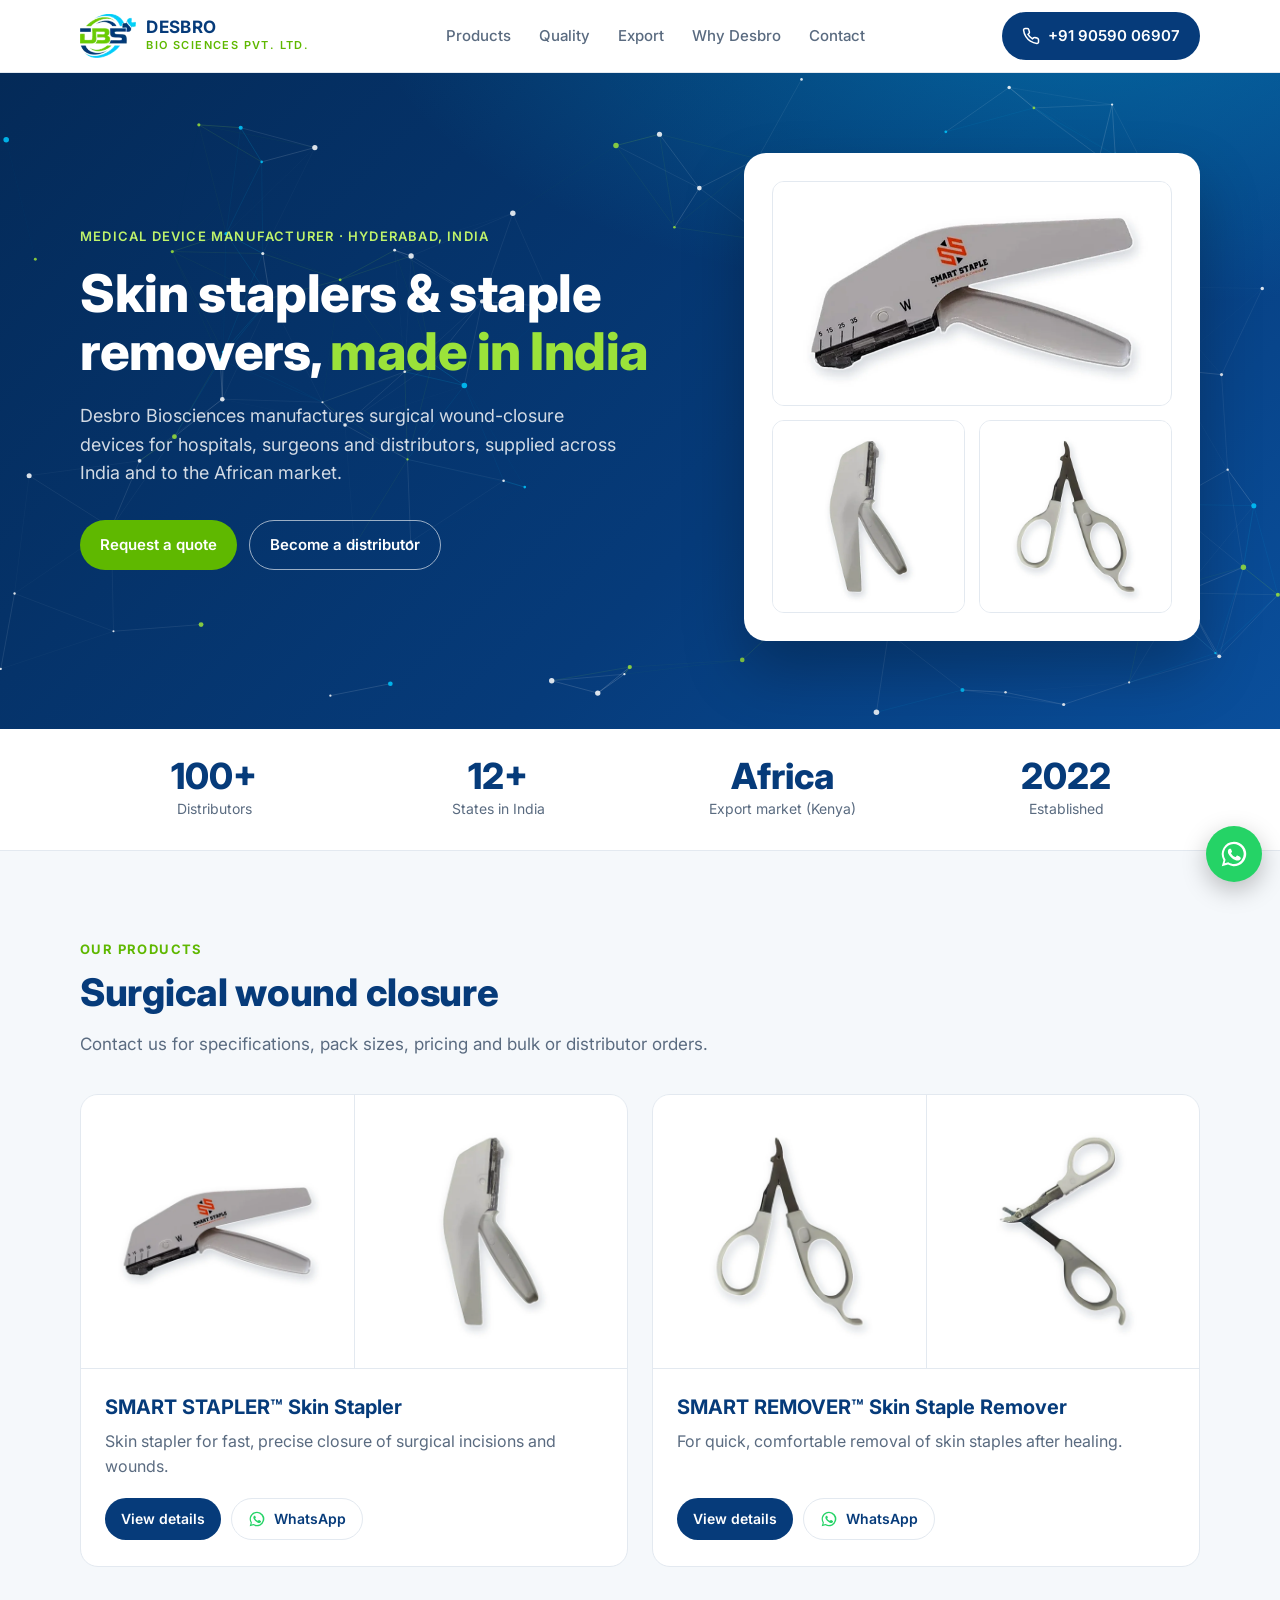
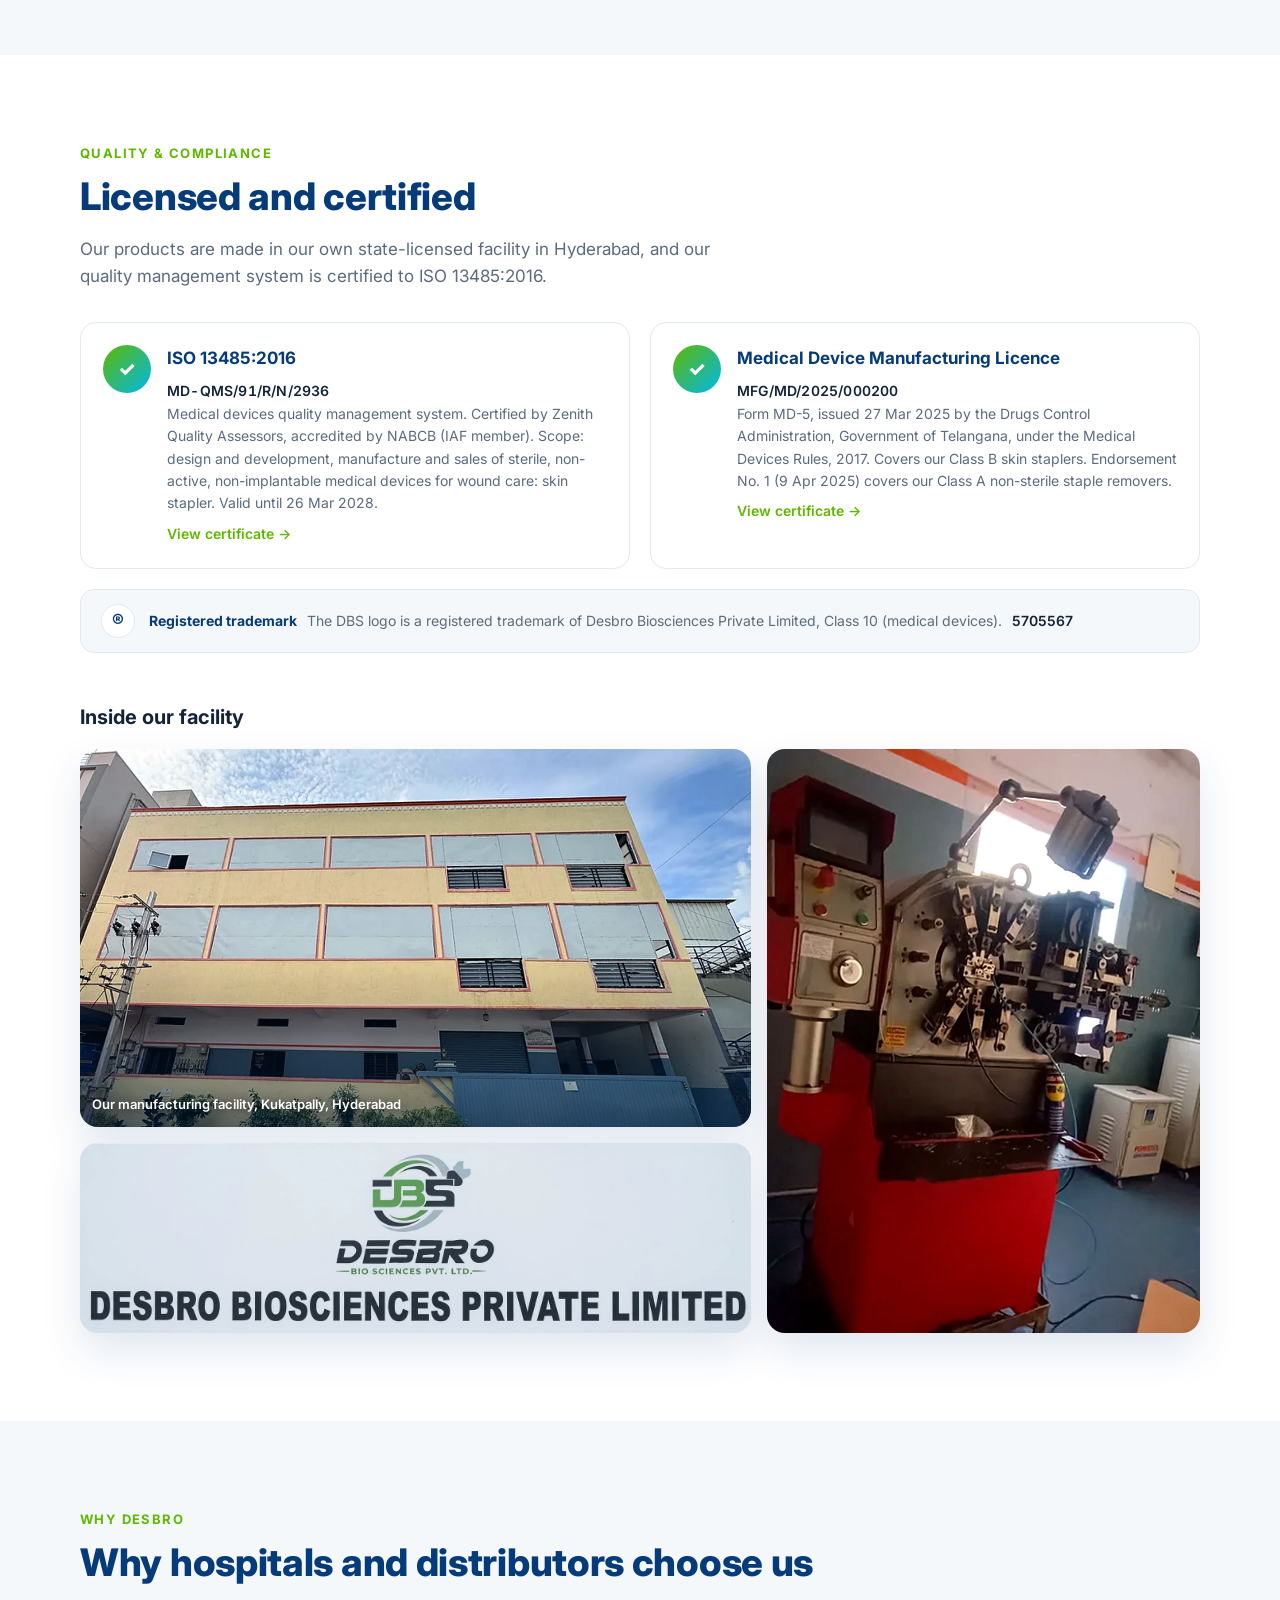
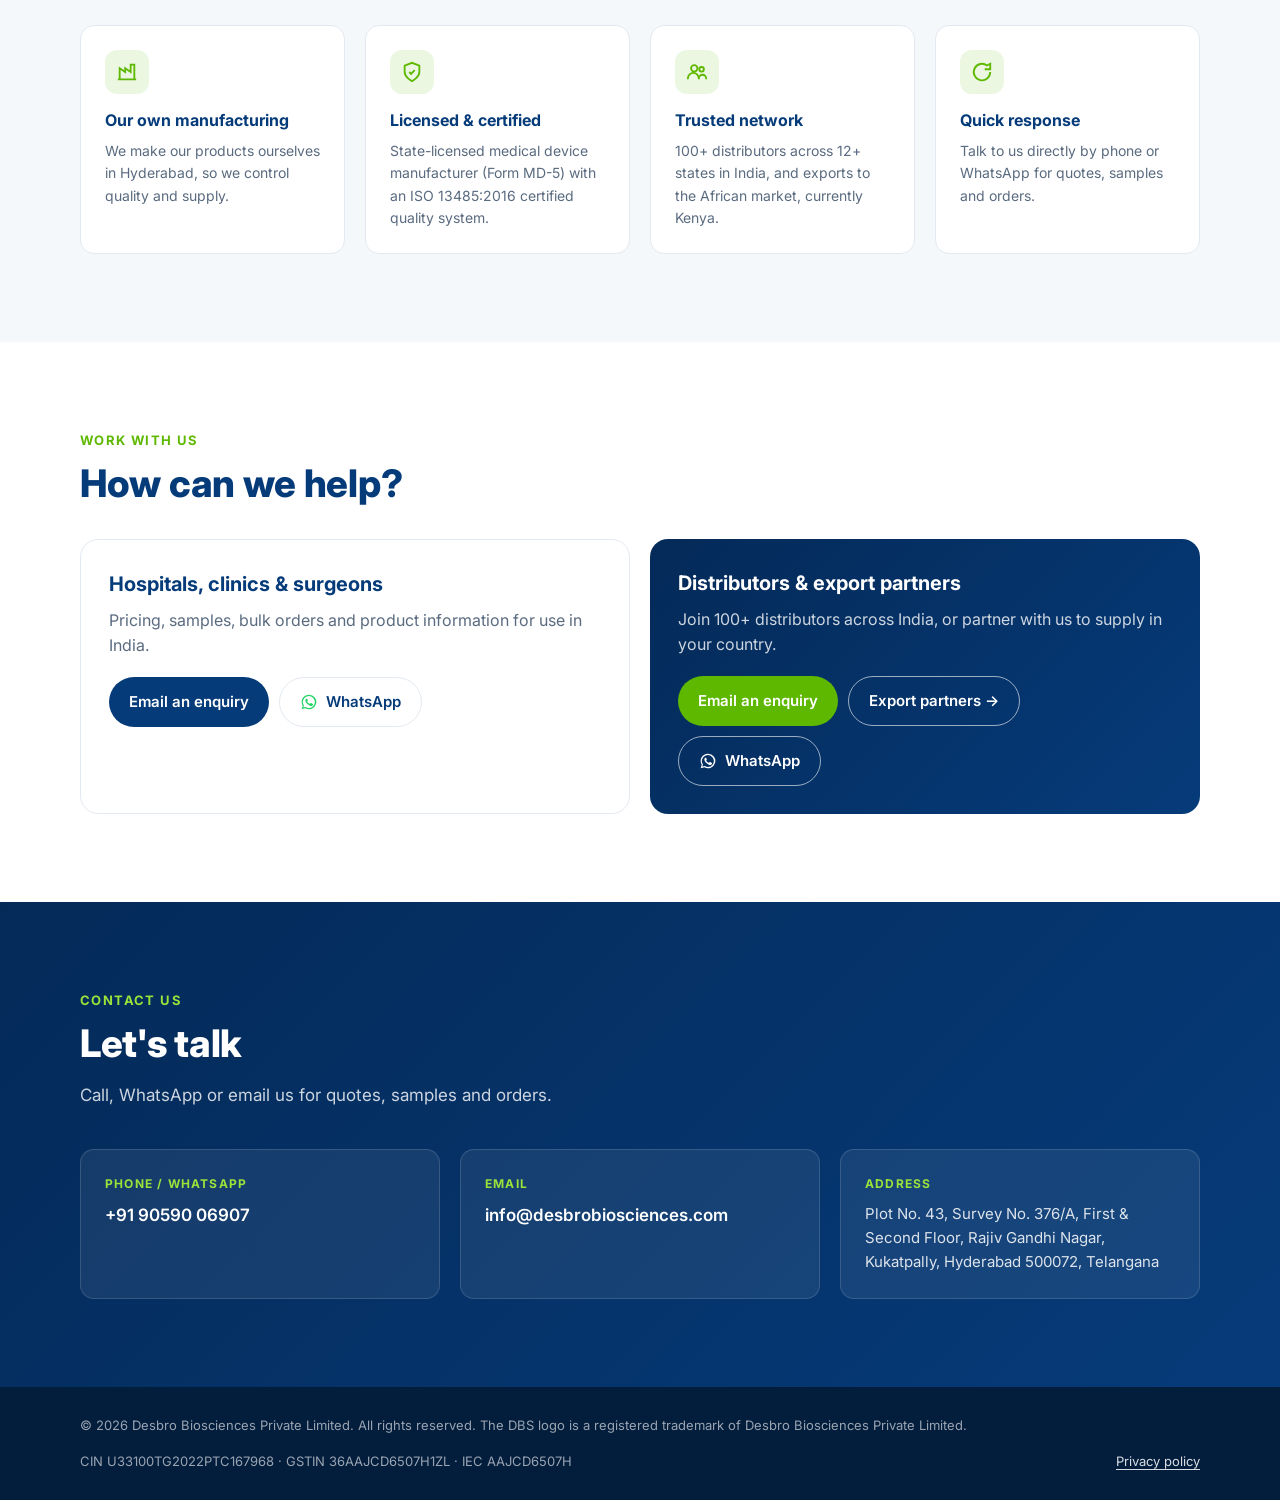
==== commit 18ba475b: "Add GA4 (G-CFS44TDN44), WhatsApp lead-source ref tags and contact-click events; update privacy polic" ====
--- a/index.html
+++ b/index.html
@@ -280,5 +280,6 @@
 })();
 </script>
 <script src="site.js" defer></script>
+<script src="analytics.js" defer></script>
 </body>
 </html>
--- a/style.css
+++ b/style.css
@@ -84,6 +84,11 @@
 .legal a{color:var(--green);font-weight:600}
 .wa{position:fixed;right:18px;bottom:18px;width:56px;height:56px;border-radius:50%;background:#25d366;display:flex;align-items:center;justify-content:center;box-shadow:0 8px 24px rgba(0,0,0,.25);z-index:30}
 .wa svg{width:30px;height:30px;fill:#fff}
+.totop{position:fixed;right:24px;bottom:86px;width:44px;height:44px;border-radius:50%;border:0;background:var(--navy);color:#fff;display:flex;align-items:center;justify-content:center;box-shadow:0 6px 18px rgba(0,0,0,.2);z-index:29;cursor:pointer;opacity:0;visibility:hidden;transform:translateY(8px);transition:opacity .2s,transform .2s,visibility .2s}
+.totop.show{opacity:1;visibility:visible;transform:none}
+.totop svg{width:22px;height:22px}
+.totop:focus-visible{outline:3px solid var(--green);outline-offset:3px}
+body.nav-open .totop{display:none}
 .hero{position:relative}
 #fx{position:absolute;inset:0;width:100%;height:100%;display:block;pointer-events:none}
 .hero .wrap{position:relative;z-index:1}
@@ -237,6 +242,7 @@
   .hq{display:flex;align-items:center;gap:8px;margin-left:auto}
   .links .nav-mail{display:block}
   .wa{width:52px;height:52px;right:16px;bottom:16px}
+  .totop{right:20px;bottom:80px}
   .wa svg{width:28px;height:28px}
 }
 @media(max-width:400px){
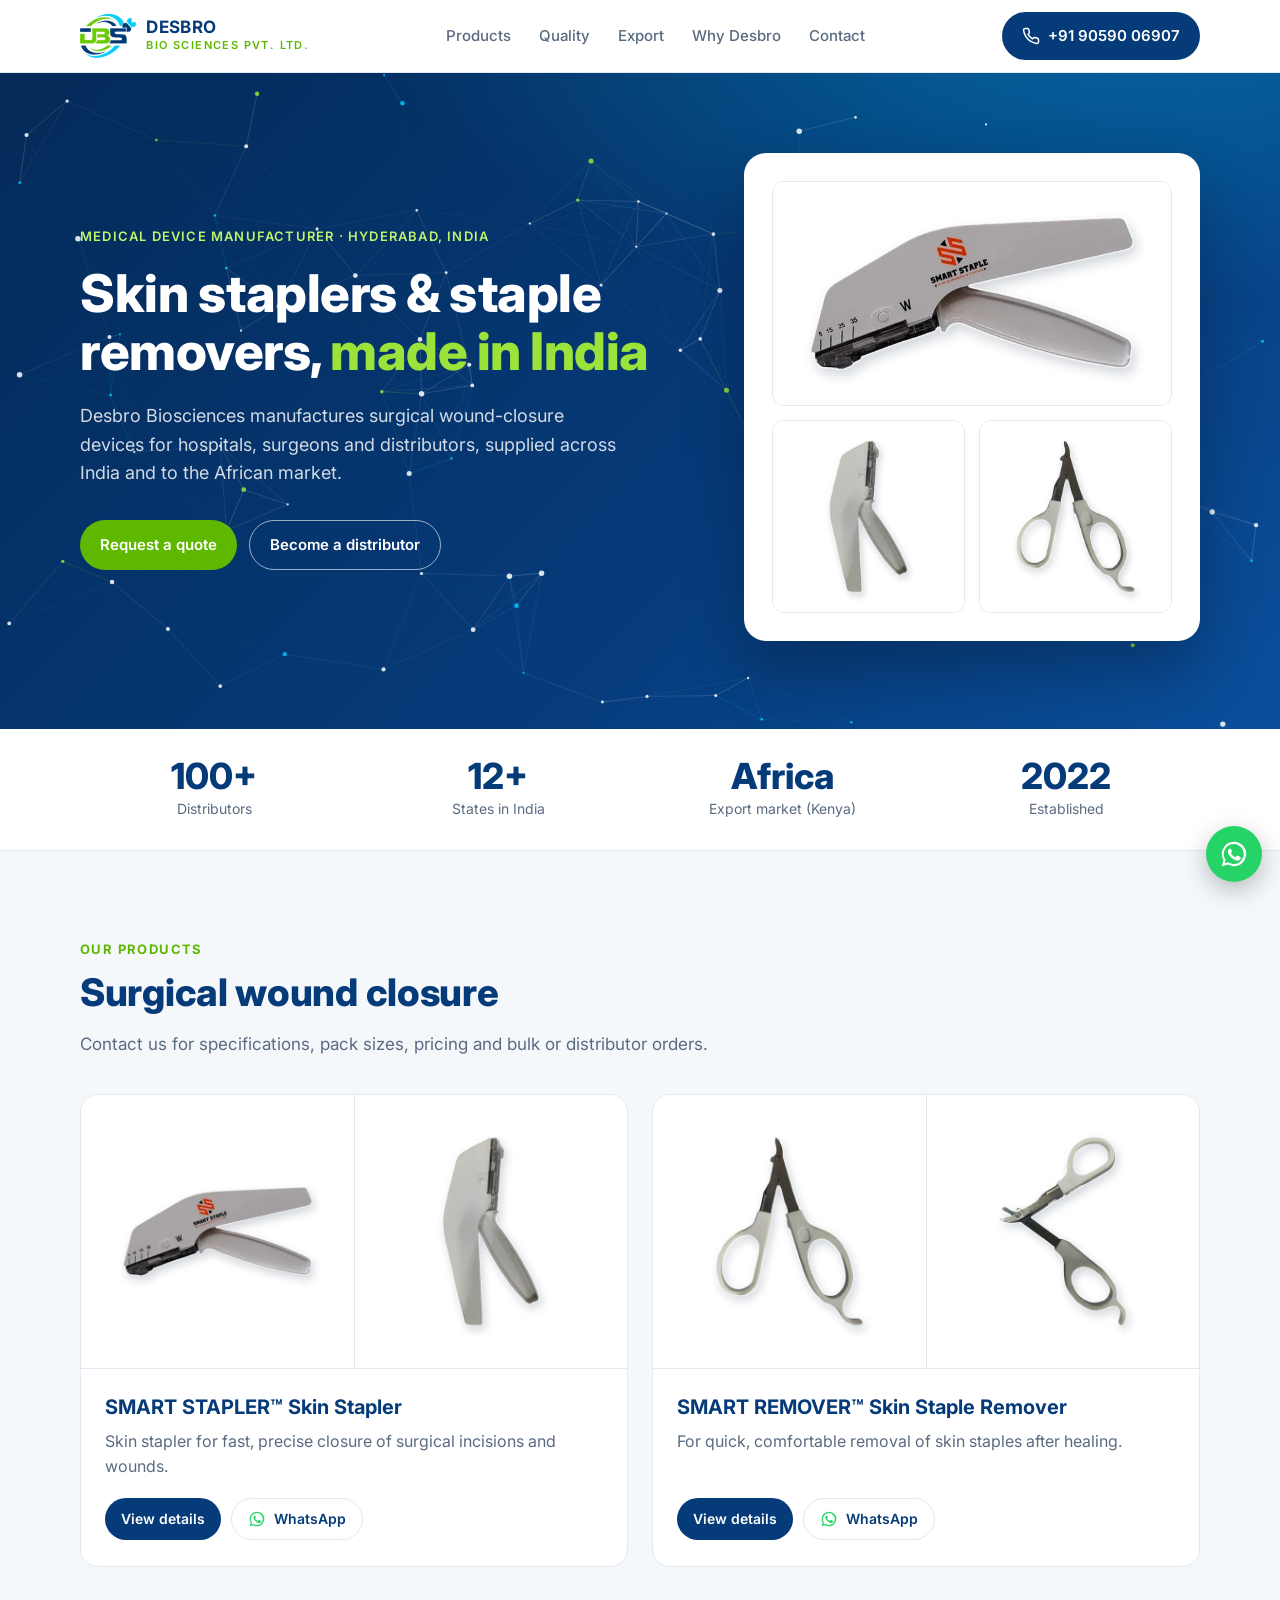
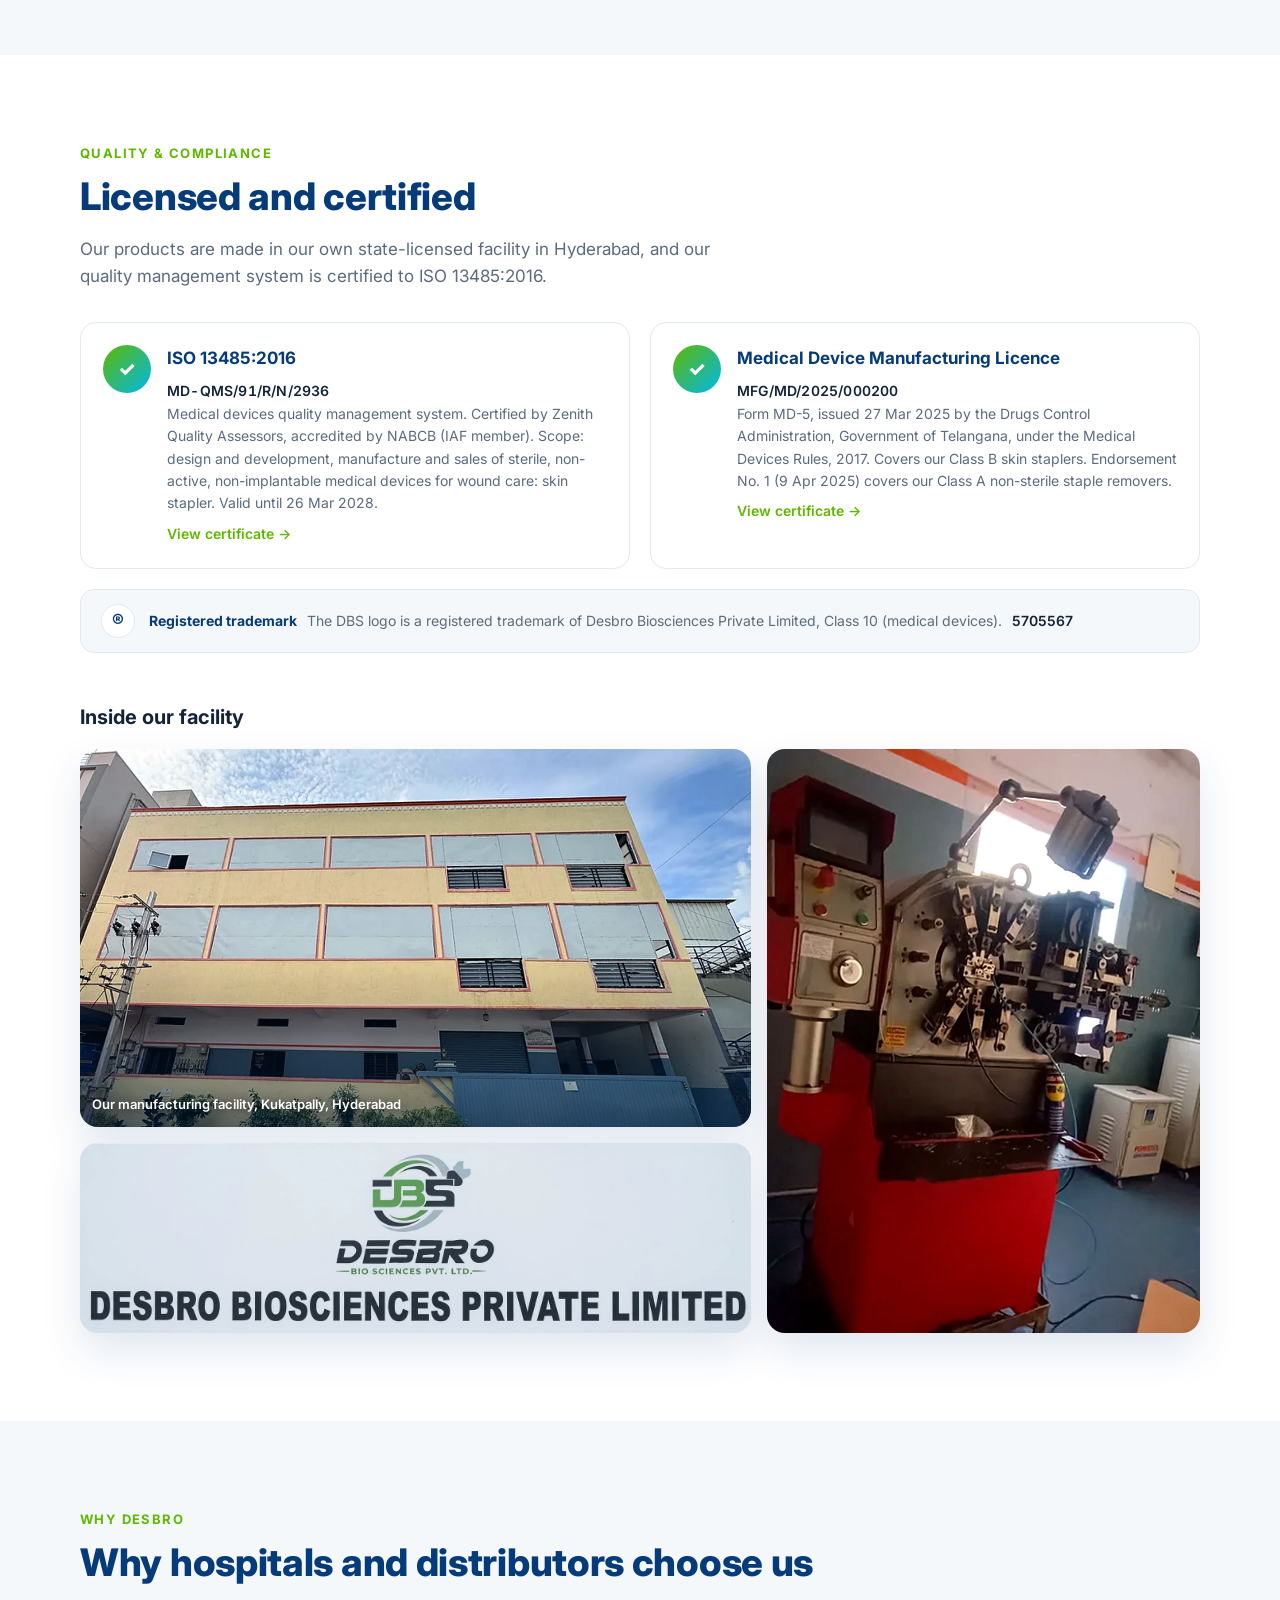
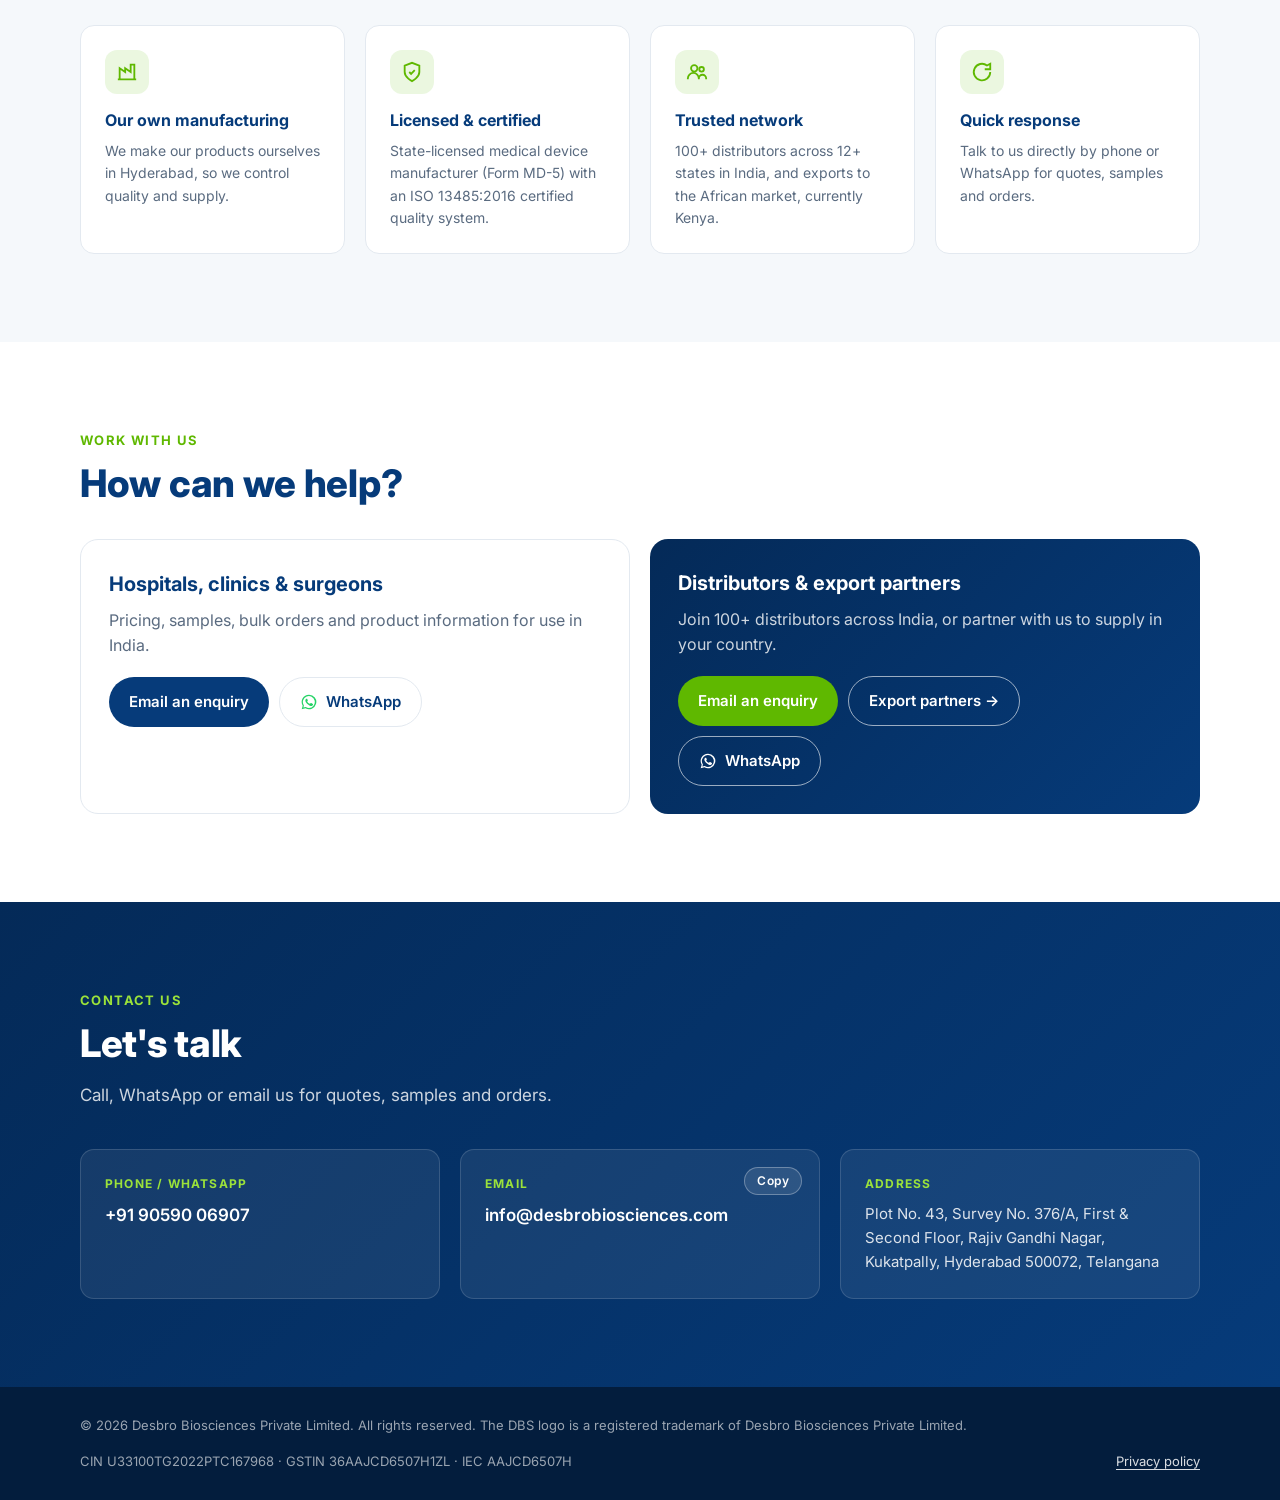
==== commit c9aea214: "Tag email subjects with lead source, add Copy button to contact email cards - analytics.js: append "" ====
--- a/index.html
+++ b/index.html
@@ -8,7 +8,7 @@
 <meta property="og:url" content="https://desbrobiosciences.com/">
 <meta property="og:type" content="website">
 <meta name="twitter:card" content="summary_large_image">
-<script type="application/ld+json">{"@context": "https://schema.org", "@type": "Organization", "@id": "https://desbrobiosciences.com/#org", "name": "Desbro Biosciences", "legalName": "Desbro Biosciences Private Limited", "url": "https://desbrobiosciences.com/", "logo": "https://desbrobiosciences.com/img/logo.webp", "foundingDate": "2022", "description": "Hyderabad-based manufacturer of surgical skin staplers and skin staple removers.", "email": "info@desbrobiosciences.com", "telephone": "+91-90590-06907", "address": {"@type": "PostalAddress", "streetAddress": "Plot No. 43, Survey No. 376/A, First & Second Floor, Rajiv Gandhi Nagar, Kukatpally", "addressLocality": "Hyderabad", "postalCode": "500072", "addressRegion": "Telangana", "addressCountry": "IN"}, "contactPoint": {"@type": "ContactPoint", "telephone": "+91-90590-06907", "contactType": "sales", "areaServed": "IN", "availableLanguage": ["en", "hi", "te"]}, "sameAs": ["https://www.indiamart.com/desbrobiosciences/", "https://in.linkedin.com/in/desbro-biosciences-4a86a635a"]}</script>
+<script type="application/ld+json">{"@context": "https://schema.org", "@type": "Organization", "@id": "https://desbrobiosciences.com/#org", "name": "Desbro Biosciences", "legalName": "Desbro Biosciences Private Limited", "url": "https://desbrobiosciences.com/", "logo": "https://desbrobiosciences.com/img/logo.webp", "foundingDate": "2022", "description": "Hyderabad-based manufacturer of surgical skin staplers and skin staple removers.", "email": "info@desbrobiosciences.com", "telephone": "+91-90590-06907", "address": {"@type": "PostalAddress", "streetAddress": "Plot No. 43, Survey No. 376/A, First & Second Floor, Rajiv Gandhi Nagar, Kukatpally", "addressLocality": "Hyderabad", "postalCode": "500072", "addressRegion": "Telangana", "addressCountry": "IN"}, "contactPoint": {"@type": "ContactPoint", "telephone": "+91-90590-06907", "contactType": "sales", "areaServed": "IN", "availableLanguage": ["en", "hi", "te"]}, "sameAs": ["https://www.indiamart.com/desbrobiosciences/"]}</script>
 <script type="application/ld+json">{"@context": "https://schema.org", "@type": "WebSite", "name": "Desbro Biosciences", "url": "https://desbrobiosciences.com/"}</script>
 
 <meta name="description" content="Desbro Biosciences Private Limited, Hyderabad: state-licensed manufacturer of SMART STAPLER™ surgical skin staplers and SMART REMOVER™ skin staple removers, ISO 13485:2016 certified. For hospitals, surgeons and distributors.">
--- a/style.css
+++ b/style.css
@@ -71,6 +71,9 @@
 .citem small{display:block;font-size:12px;letter-spacing:1.2px;text-transform:uppercase;color:#9be23a;font-weight:700;margin-bottom:8px}
 .citem b{font-size:17px;font-weight:600;word-break:break-word}
 .citem p{font-size:15px;color:rgba(255,255,255,.85)}
+.citem-wrap{position:relative;display:grid}.citem-wrap>.citem{height:100%}
+.copy-btn{position:absolute;top:18px;right:18px;font:600 12px/1 Inter,system-ui,sans-serif;letter-spacing:.4px;color:#fff;background:rgba(255,255,255,.1);border:1px solid rgba(255,255,255,.3);border-radius:999px;padding:7px 12px;cursor:pointer;transition:.2s}
+.copy-btn:hover{background:rgba(255,255,255,.2)}.copy-btn:focus-visible{outline:2px solid #9be23a;outline-offset:2px}.copy-btn.done{background:#5fb800;border-color:#5fb800}
 @media(max-width:860px){.cgrid{grid-template-columns:1fr}}
 footer{background:#031d3d;color:rgba(255,255,255,.6);font-size:13px;padding:28px 0}
 footer .wrap{display:flex;justify-content:space-between;gap:16px;flex-wrap:wrap}
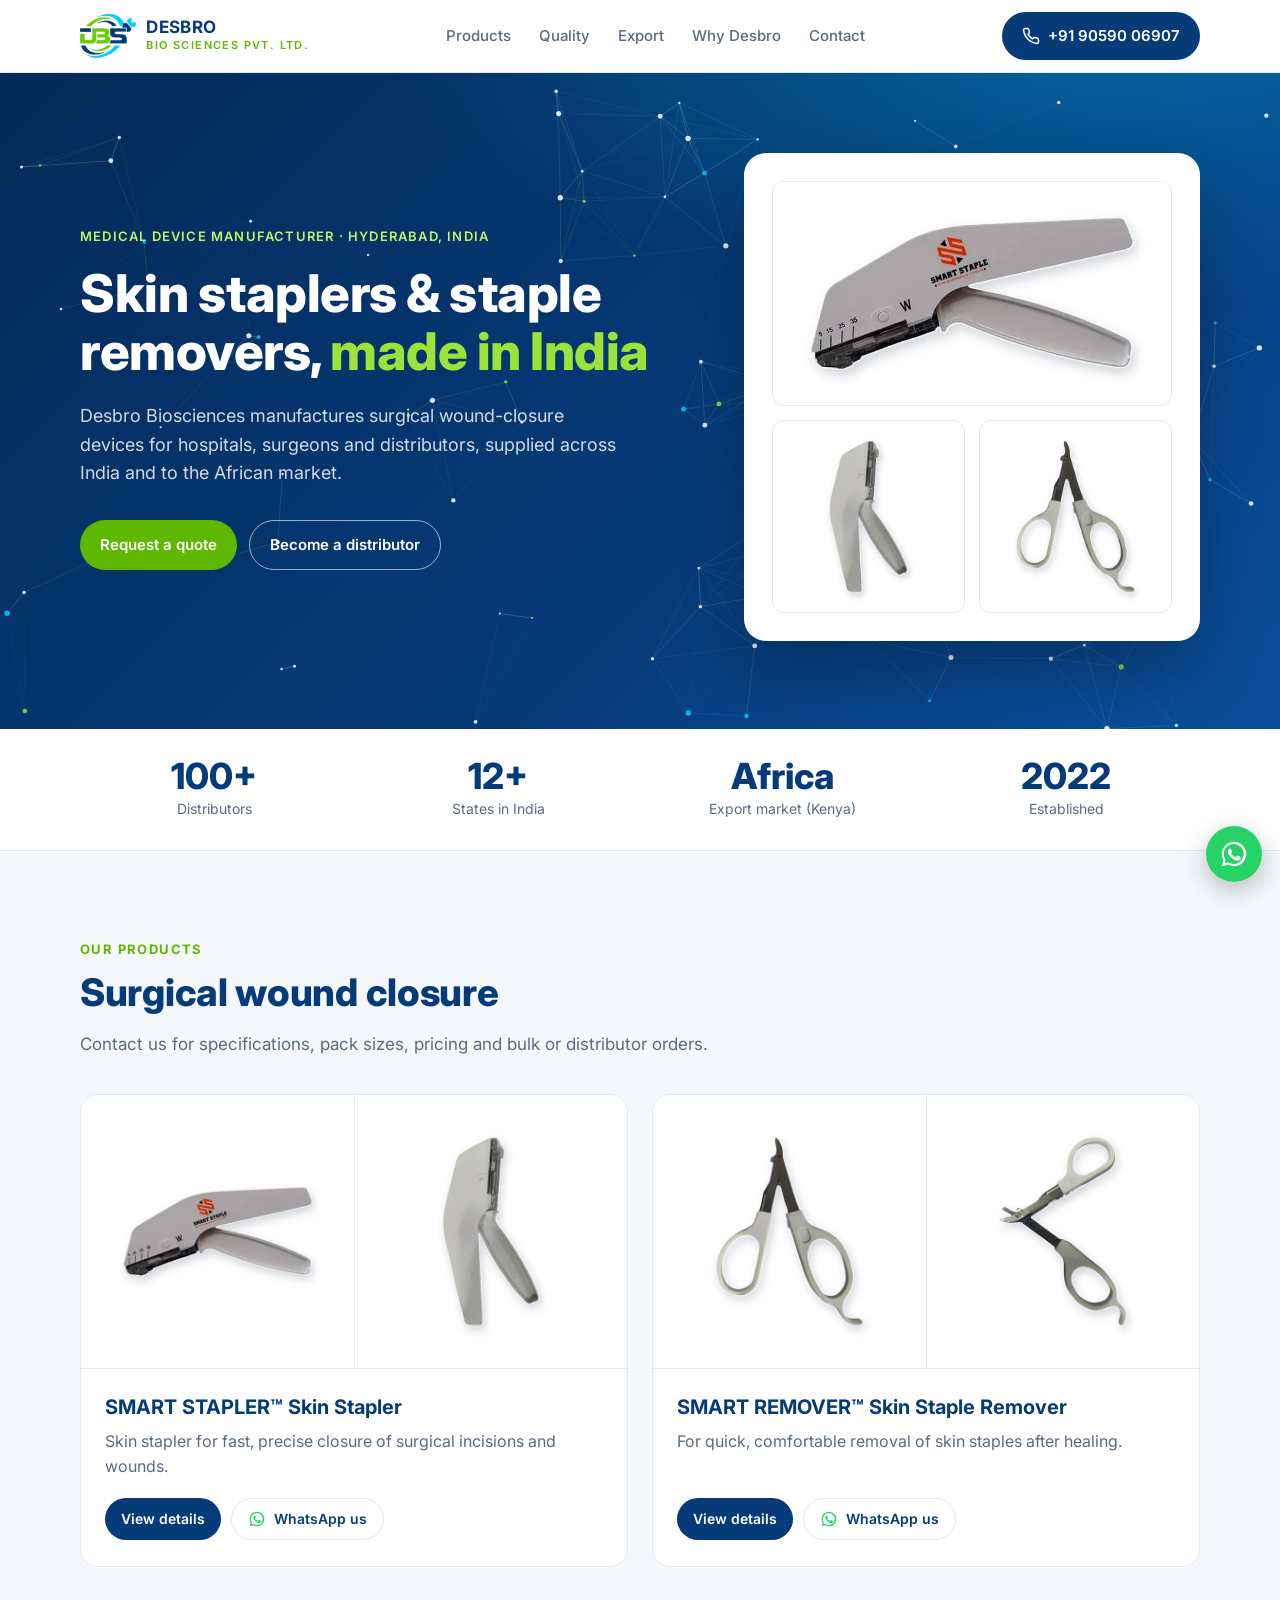
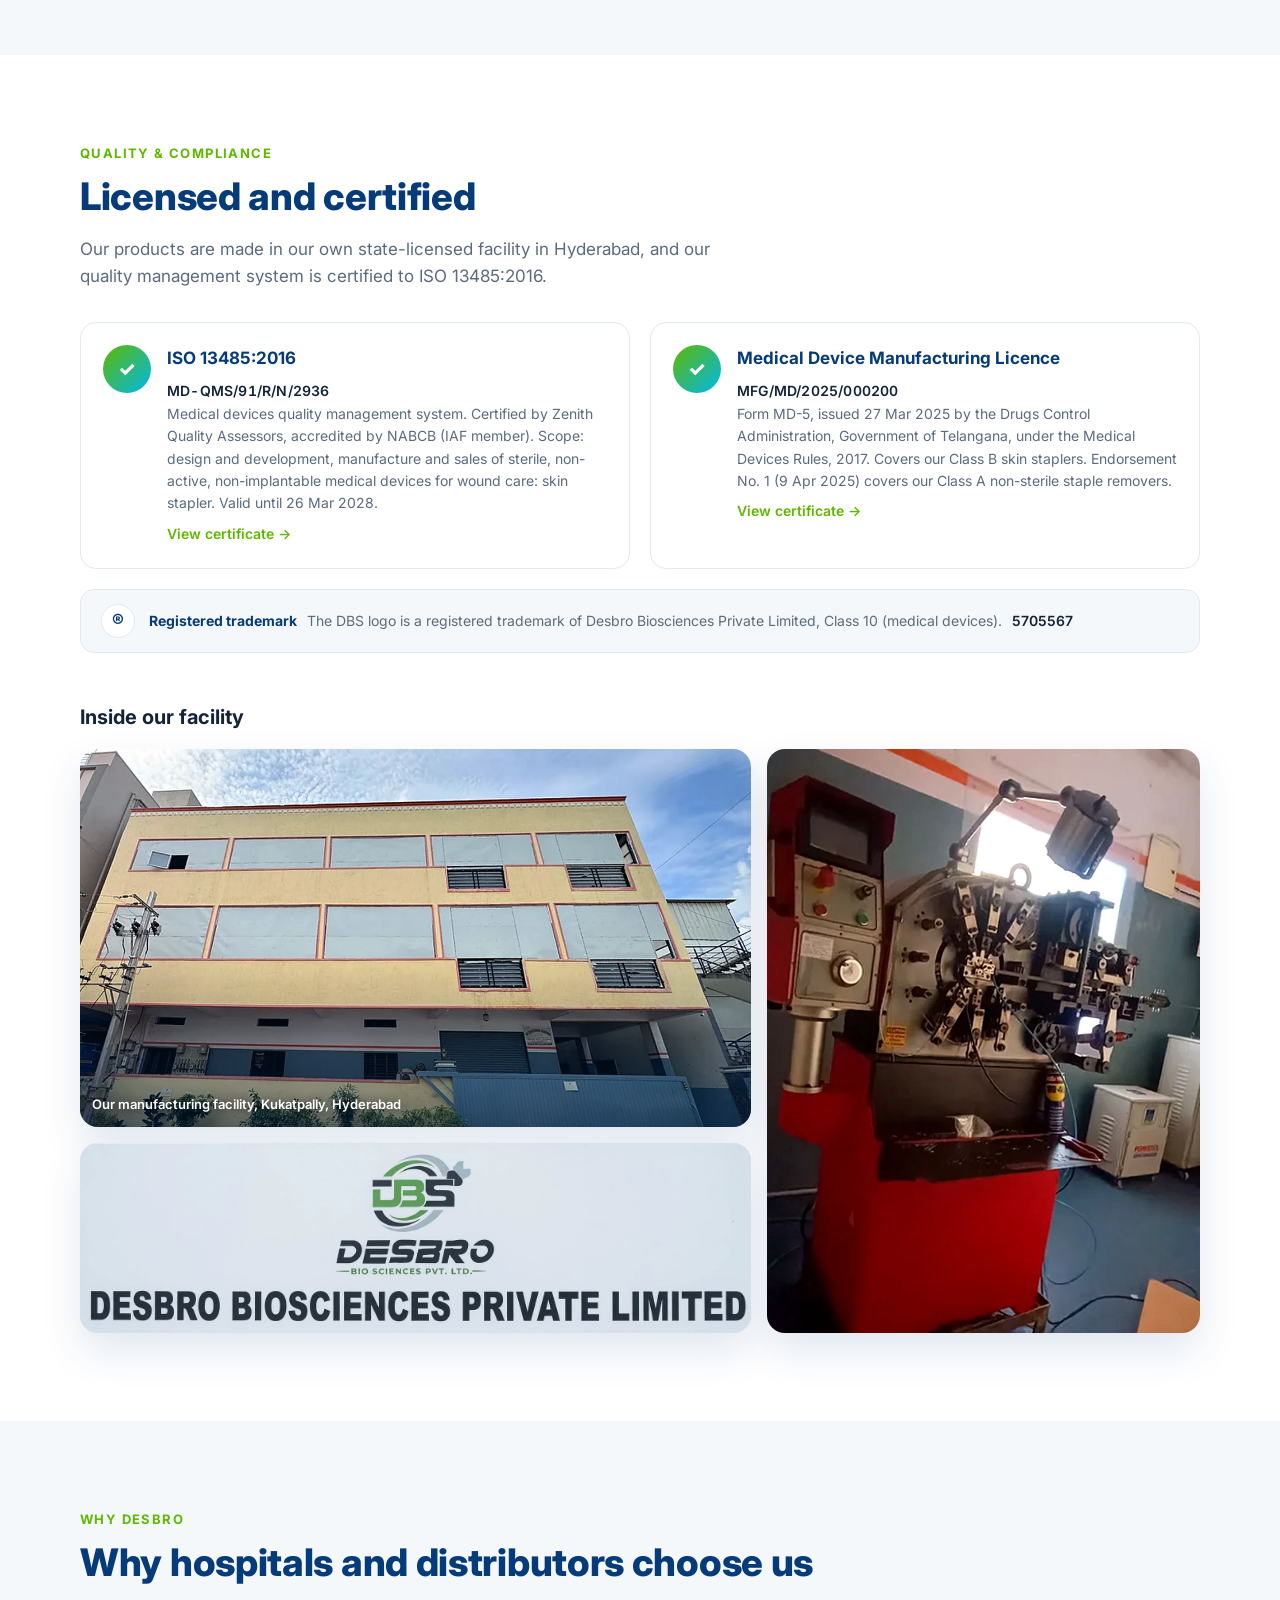
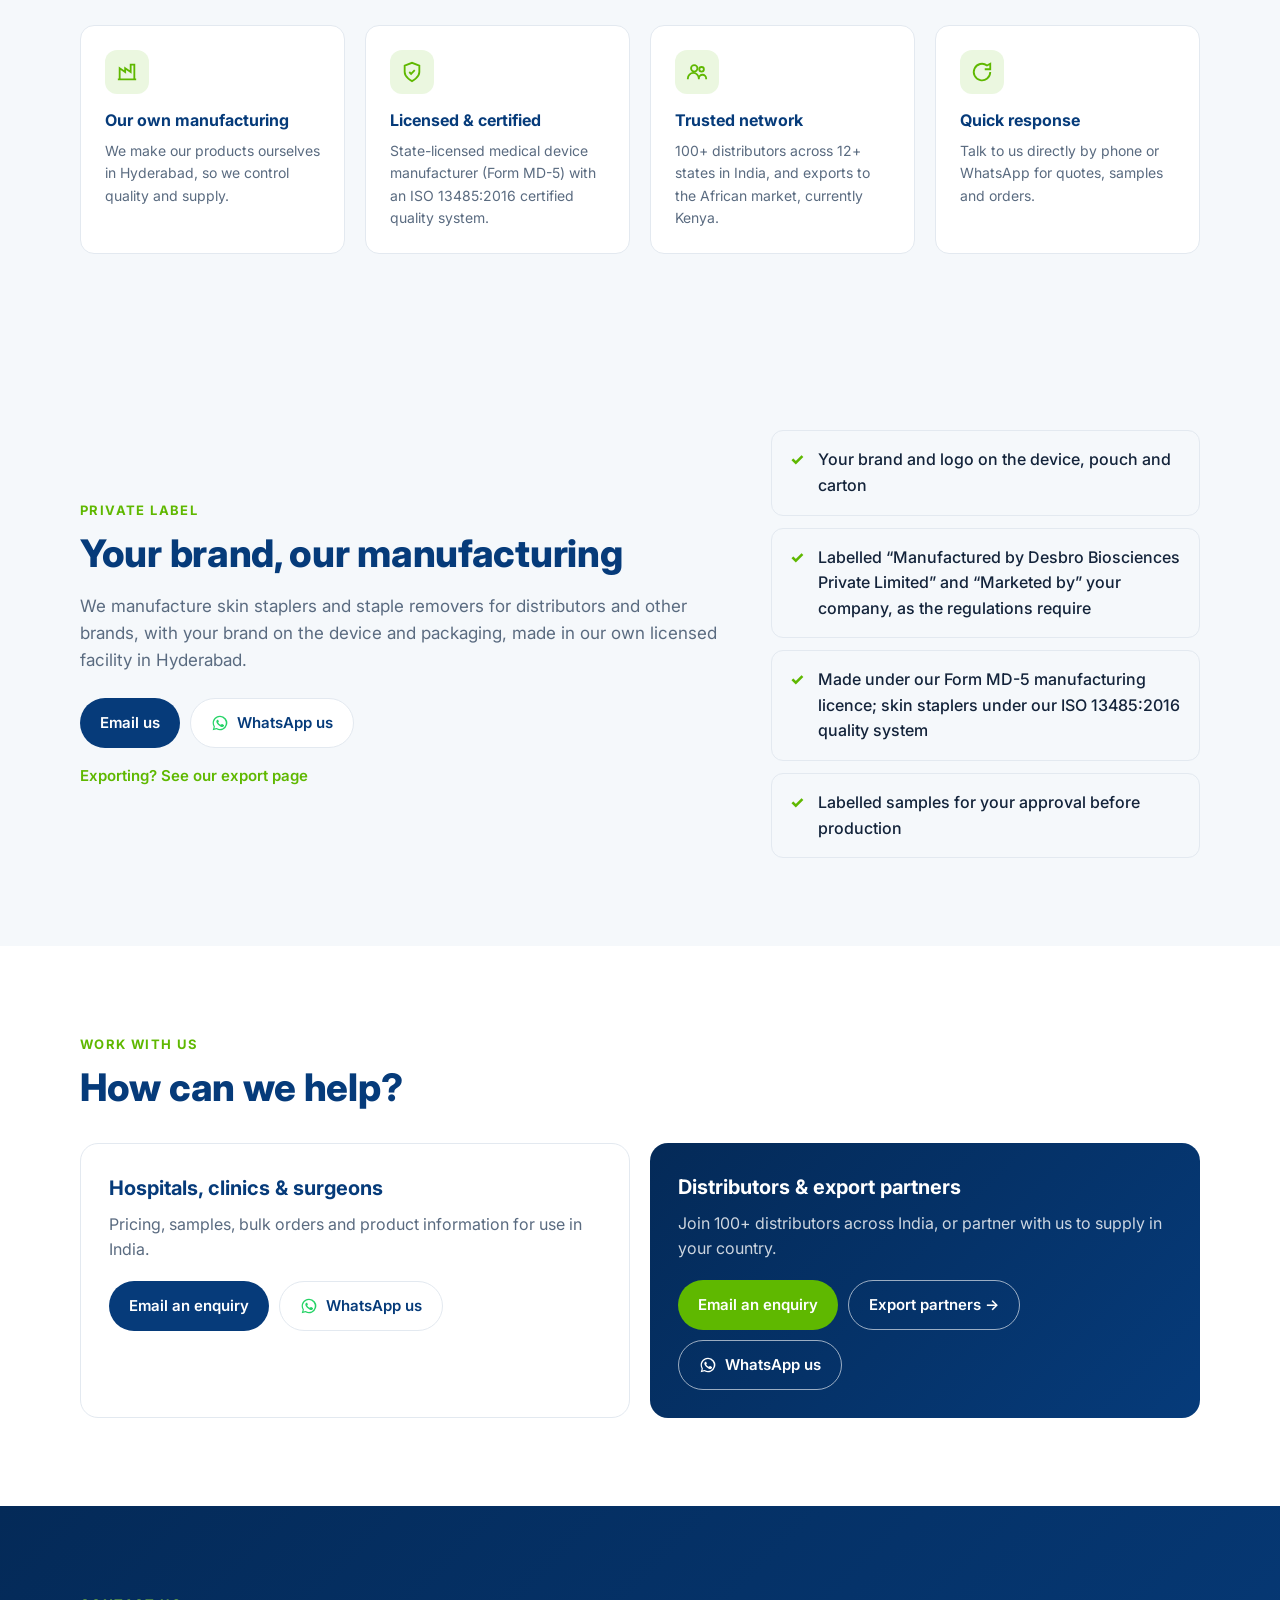
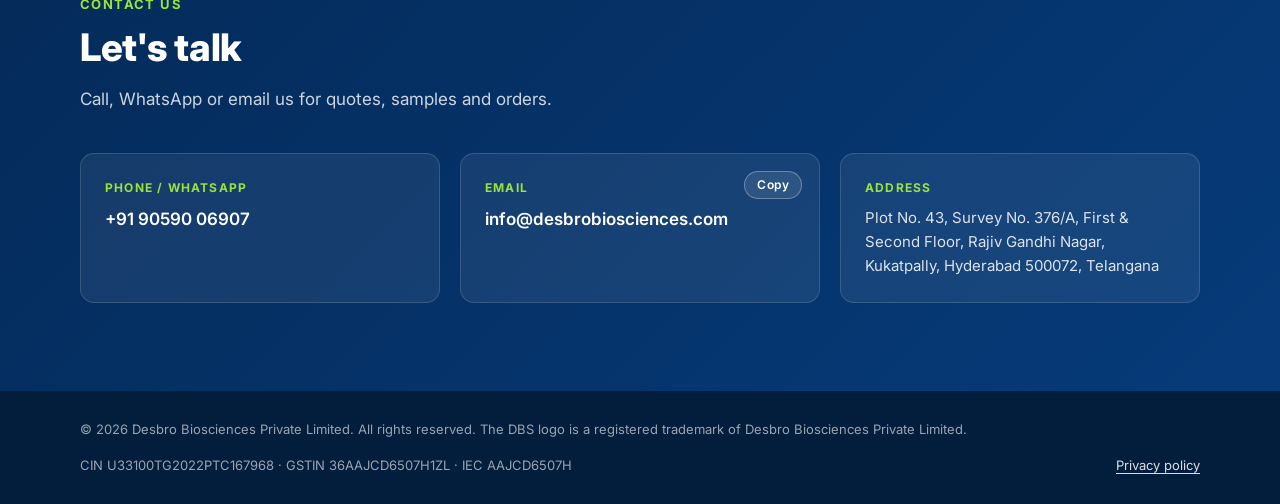
==== commit 8e6cf46f: "Show private label section with labelling line; email + WhatsApp buttons; 'WhatsApp us' everywhere -" ====
--- a/index.html
+++ b/index.html
@@ -45,8 +45,8 @@
     { src: "img/factory/facility-machinery.webp", slot: "fb" },
     { src: "img/factory/facility-signboard.webp", caption: "Desbro Biosciences Private Limited", slot: "fc" }
   ],
-  // Contract manufacturing section: set to true once decided.
-  showContractManufacturing: false
+  // Private label / contract manufacturing section (confirmed by Desbro 2026-11-19).
+  showContractManufacturing: true
 };
 </script>
 
@@ -100,7 +100,7 @@
         <div class="b">
           <h3><a href="skin-stapler/">SMART STAPLER™ Skin Stapler</a></h3>
           <p>Skin stapler for fast, precise closure of surgical incisions and wounds.</p>
-          <div class="pact"><a class="btn btn-p sm" href="skin-stapler/">View details</a><a class="btn btn-l sm" href="https://wa.me/919059006907?text=Hi%2C%20I%27d%20like%20details%20on%20the%20Desbro%20SMART%20STAPLER%20skin%20stapler." target="_blank" rel="noopener"><svg class="wai" viewBox="0 0 32 32" fill="currentColor" aria-hidden="true"><path d="M16 3a13 13 0 0 0-11.2 19.6L3 29l6.6-1.7A13 13 0 1 0 16 3zm0 23.6c-2 0-4-.6-5.7-1.6l-.4-.2-3.9 1 1-3.8-.3-.4A10.6 10.6 0 1 1 16 26.6zm5.8-7.9c-.3-.2-1.9-.9-2.2-1-.3-.1-.5-.2-.7.2l-1 1.2c-.2.2-.4.2-.7.1a8.7 8.7 0 0 1-4.3-3.8c-.3-.6.3-.5 1-1.7.1-.2 0-.4 0-.5l-1-2.4c-.3-.6-.5-.5-.7-.5h-.6c-.2 0-.6.1-.9.4-.3.3-1.2 1.1-1.2 2.8s1.2 3.2 1.4 3.5c.2.2 2.4 3.7 5.8 5.1 2.2.9 3 1 4.1.8.7-.1 1.9-.8 2.2-1.5.3-.7.3-1.4.2-1.5l-.6-.4z"/></svg>WhatsApp</a></div>
+          <div class="pact"><a class="btn btn-p sm" href="skin-stapler/">View details</a><a class="btn btn-l sm" href="https://wa.me/919059006907?text=Hi%2C%20I%27d%20like%20details%20on%20the%20Desbro%20SMART%20STAPLER%20skin%20stapler." target="_blank" rel="noopener"><svg class="wai" viewBox="0 0 32 32" fill="currentColor" aria-hidden="true"><path d="M16 3a13 13 0 0 0-11.2 19.6L3 29l6.6-1.7A13 13 0 1 0 16 3zm0 23.6c-2 0-4-.6-5.7-1.6l-.4-.2-3.9 1 1-3.8-.3-.4A10.6 10.6 0 1 1 16 26.6zm5.8-7.9c-.3-.2-1.9-.9-2.2-1-.3-.1-.5-.2-.7.2l-1 1.2c-.2.2-.4.2-.7.1a8.7 8.7 0 0 1-4.3-3.8c-.3-.6.3-.5 1-1.7.1-.2 0-.4 0-.5l-1-2.4c-.3-.6-.5-.5-.7-.5h-.6c-.2 0-.6.1-.9.4-.3.3-1.2 1.1-1.2 2.8s1.2 3.2 1.4 3.5c.2.2 2.4 3.7 5.8 5.1 2.2.9 3 1 4.1.8.7-.1 1.9-.8 2.2-1.5.3-.7.3-1.4.2-1.5l-.6-.4z"/></svg>WhatsApp us</a></div>
         </div>
       </article>
       <article class="pcard">
@@ -108,7 +108,7 @@
         <div class="b">
           <h3><a href="skin-staple-remover/">SMART REMOVER™ Skin Staple Remover</a></h3>
           <p>For quick, comfortable removal of skin staples after healing.</p>
-          <div class="pact"><a class="btn btn-p sm" href="skin-staple-remover/">View details</a><a class="btn btn-l sm" href="https://wa.me/919059006907?text=Hi%2C%20I%27d%20like%20details%20on%20the%20Desbro%20skin%20staple%20remover." target="_blank" rel="noopener"><svg class="wai" viewBox="0 0 32 32" fill="currentColor" aria-hidden="true"><path d="M16 3a13 13 0 0 0-11.2 19.6L3 29l6.6-1.7A13 13 0 1 0 16 3zm0 23.6c-2 0-4-.6-5.7-1.6l-.4-.2-3.9 1 1-3.8-.3-.4A10.6 10.6 0 1 1 16 26.6zm5.8-7.9c-.3-.2-1.9-.9-2.2-1-.3-.1-.5-.2-.7.2l-1 1.2c-.2.2-.4.2-.7.1a8.7 8.7 0 0 1-4.3-3.8c-.3-.6.3-.5 1-1.7.1-.2 0-.4 0-.5l-1-2.4c-.3-.6-.5-.5-.7-.5h-.6c-.2 0-.6.1-.9.4-.3.3-1.2 1.1-1.2 2.8s1.2 3.2 1.4 3.5c.2.2 2.4 3.7 5.8 5.1 2.2.9 3 1 4.1.8.7-.1 1.9-.8 2.2-1.5.3-.7.3-1.4.2-1.5l-.6-.4z"/></svg>WhatsApp</a></div>
+          <div class="pact"><a class="btn btn-p sm" href="skin-staple-remover/">View details</a><a class="btn btn-l sm" href="https://wa.me/919059006907?text=Hi%2C%20I%27d%20like%20details%20on%20the%20Desbro%20skin%20staple%20remover." target="_blank" rel="noopener"><svg class="wai" viewBox="0 0 32 32" fill="currentColor" aria-hidden="true"><path d="M16 3a13 13 0 0 0-11.2 19.6L3 29l6.6-1.7A13 13 0 1 0 16 3zm0 23.6c-2 0-4-.6-5.7-1.6l-.4-.2-3.9 1 1-3.8-.3-.4A10.6 10.6 0 1 1 16 26.6zm5.8-7.9c-.3-.2-1.9-.9-2.2-1-.3-.1-.5-.2-.7.2l-1 1.2c-.2.2-.4.2-.7.1a8.7 8.7 0 0 1-4.3-3.8c-.3-.6.3-.5 1-1.7.1-.2 0-.4 0-.5l-1-2.4c-.3-.6-.5-.5-.7-.5h-.6c-.2 0-.6.1-.9.4-.3.3-1.2 1.1-1.2 2.8s1.2 3.2 1.4 3.5c.2.2 2.4 3.7 5.8 5.1 2.2.9 3 1 4.1.8.7-.1 1.9-.8 2.2-1.5.3-.7.3-1.4.2-1.5l-.6-.4z"/></svg>WhatsApp us</a></div>
         </div>
       </article>
     </div>
@@ -145,17 +145,17 @@
 <section id="oem" hidden>
   <div class="wrap oem">
     <div>
-      <div class="eyebrow">Contract manufacturing</div>
+      <div class="eyebrow">Private label</div>
       <h2>Your brand, our manufacturing</h2>
-      <p class="lead">We manufacture skin staplers and staple removers for other brands and distributors, with your branding and packaging, made in our licensed facility.</p>
-      <a class="btn btn-p" href="mailto:info@desbrobiosciences.com?subject=Contract%20manufacturing%20enquiry">Discuss contract manufacturing</a>
+      <p class="lead">We manufacture skin staplers and staple removers for distributors and other brands, with your brand on the device and packaging, made in our own licensed facility in Hyderabad.</p>
+      <div class="pact"><a class="btn btn-p" href="mailto:info@desbrobiosciences.com?subject=Private%20label%20enquiry">Email us</a><a class="btn btn-l" href="https://wa.me/919059006907?text=Hi%2C%20I%27m%20interested%20in%20private%20label%20skin%20staplers%2Fremovers%20from%20Desbro." target="_blank" rel="noopener"><svg class="wai" viewBox="0 0 32 32" fill="currentColor" aria-hidden="true"><path d="M16 3a13 13 0 0 0-11.2 19.6L3 29l6.6-1.7A13 13 0 1 0 16 3zm0 23.6c-2 0-4-.6-5.7-1.6l-.4-.2-3.9 1 1-3.8-.3-.4A10.6 10.6 0 1 1 16 26.6zm5.8-7.9c-.3-.2-1.9-.9-2.2-1-.3-.1-.5-.2-.7.2l-1 1.2c-.2.2-.4.2-.7.1a8.7 8.7 0 0 1-4.3-3.8c-.3-.6.3-.5 1-1.7.1-.2 0-.4 0-.5l-1-2.4c-.3-.6-.5-.5-.7-.5h-.6c-.2 0-.6.1-.9.4-.3.3-1.2 1.1-1.2 2.8s1.2 3.2 1.4 3.5c.2.2 2.4 3.7 5.8 5.1 2.2.9 3 1 4.1.8.7-.1 1.9-.8 2.2-1.5.3-.7.3-1.4.2-1.5l-.6-.4z"/></svg>WhatsApp us</a></div>
       <p class="oem-link"><a href="/export/#private-label">Exporting? See our export page</a></p>
     </div>
     <ul class="ticks">
       <li>Your brand and logo on the device, pouch and carton</li>
-      <li>Fixed specification: 35W, 35 staples, English instructions for use</li>
-      <li>Made under our MD-5 manufacturing licence and ISO 13485 quality system</li>
-      <li>Bulk volumes for distributors and hospital chains</li>
+      <li>Labelled &ldquo;Manufactured by Desbro Biosciences Private Limited&rdquo; and &ldquo;Marketed by&rdquo; your company, as the regulations require</li>
+      <li>Made under our Form MD-5 manufacturing licence; skin staplers under our ISO 13485:2016 quality system</li>
+      <li>Labelled samples for your approval before production</li>
     </ul>
   </div>
 </section>
@@ -168,12 +168,12 @@
       <div class="path">
         <h3>Hospitals, clinics &amp; surgeons</h3>
         <p>Pricing, samples, bulk orders and product information for use in India.</p>
-        <div class="pact"><a class="btn btn-p" href="mailto:info@desbrobiosciences.com?subject=Product%20enquiry%20(India)">Email an enquiry</a><a class="btn btn-l" href="https://wa.me/919059006907?text=Hi%2C%20I%27m%20enquiring%20about%20Desbro%20products%20for%20our%20hospital%2Fclinic." target="_blank" rel="noopener"><svg class="wai" viewBox="0 0 32 32" fill="currentColor" aria-hidden="true"><path d="M16 3a13 13 0 0 0-11.2 19.6L3 29l6.6-1.7A13 13 0 1 0 16 3zm0 23.6c-2 0-4-.6-5.7-1.6l-.4-.2-3.9 1 1-3.8-.3-.4A10.6 10.6 0 1 1 16 26.6zm5.8-7.9c-.3-.2-1.9-.9-2.2-1-.3-.1-.5-.2-.7.2l-1 1.2c-.2.2-.4.2-.7.1a8.7 8.7 0 0 1-4.3-3.8c-.3-.6.3-.5 1-1.7.1-.2 0-.4 0-.5l-1-2.4c-.3-.6-.5-.5-.7-.5h-.6c-.2 0-.6.1-.9.4-.3.3-1.2 1.1-1.2 2.8s1.2 3.2 1.4 3.5c.2.2 2.4 3.7 5.8 5.1 2.2.9 3 1 4.1.8.7-.1 1.9-.8 2.2-1.5.3-.7.3-1.4.2-1.5l-.6-.4z"/></svg>WhatsApp</a></div>
+        <div class="pact"><a class="btn btn-p" href="mailto:info@desbrobiosciences.com?subject=Product%20enquiry%20(India)">Email an enquiry</a><a class="btn btn-l" href="https://wa.me/919059006907?text=Hi%2C%20I%27m%20enquiring%20about%20Desbro%20products%20for%20our%20hospital%2Fclinic." target="_blank" rel="noopener"><svg class="wai" viewBox="0 0 32 32" fill="currentColor" aria-hidden="true"><path d="M16 3a13 13 0 0 0-11.2 19.6L3 29l6.6-1.7A13 13 0 1 0 16 3zm0 23.6c-2 0-4-.6-5.7-1.6l-.4-.2-3.9 1 1-3.8-.3-.4A10.6 10.6 0 1 1 16 26.6zm5.8-7.9c-.3-.2-1.9-.9-2.2-1-.3-.1-.5-.2-.7.2l-1 1.2c-.2.2-.4.2-.7.1a8.7 8.7 0 0 1-4.3-3.8c-.3-.6.3-.5 1-1.7.1-.2 0-.4 0-.5l-1-2.4c-.3-.6-.5-.5-.7-.5h-.6c-.2 0-.6.1-.9.4-.3.3-1.2 1.1-1.2 2.8s1.2 3.2 1.4 3.5c.2.2 2.4 3.7 5.8 5.1 2.2.9 3 1 4.1.8.7-.1 1.9-.8 2.2-1.5.3-.7.3-1.4.2-1.5l-.6-.4z"/></svg>WhatsApp us</a></div>
       </div>
       <div class="path dark">
         <h3>Distributors &amp; export partners</h3>
         <p>Join 100+ distributors across India, or partner with us to supply in your country.</p>
-        <div class="pact"><a class="btn btn-g" href="mailto:info@desbrobiosciences.com?subject=Distributor%20%2F%20export%20enquiry">Email an enquiry</a><a class="btn btn-o" href="/export/">Export partners →</a><a class="btn btn-o" href="https://wa.me/919059006907?text=Hi%2C%20I%27m%20interested%20in%20becoming%20a%20Desbro%20distributor." target="_blank" rel="noopener"><svg class="wai" viewBox="0 0 32 32" fill="currentColor" aria-hidden="true"><path d="M16 3a13 13 0 0 0-11.2 19.6L3 29l6.6-1.7A13 13 0 1 0 16 3zm0 23.6c-2 0-4-.6-5.7-1.6l-.4-.2-3.9 1 1-3.8-.3-.4A10.6 10.6 0 1 1 16 26.6zm5.8-7.9c-.3-.2-1.9-.9-2.2-1-.3-.1-.5-.2-.7.2l-1 1.2c-.2.2-.4.2-.7.1a8.7 8.7 0 0 1-4.3-3.8c-.3-.6.3-.5 1-1.7.1-.2 0-.4 0-.5l-1-2.4c-.3-.6-.5-.5-.7-.5h-.6c-.2 0-.6.1-.9.4-.3.3-1.2 1.1-1.2 2.8s1.2 3.2 1.4 3.5c.2.2 2.4 3.7 5.8 5.1 2.2.9 3 1 4.1.8.7-.1 1.9-.8 2.2-1.5.3-.7.3-1.4.2-1.5l-.6-.4z"/></svg>WhatsApp</a></div>
+        <div class="pact"><a class="btn btn-g" href="mailto:info@desbrobiosciences.com?subject=Distributor%20%2F%20export%20enquiry">Email an enquiry</a><a class="btn btn-o" href="/export/">Export partners →</a><a class="btn btn-o" href="https://wa.me/919059006907?text=Hi%2C%20I%27m%20interested%20in%20becoming%20a%20Desbro%20distributor." target="_blank" rel="noopener"><svg class="wai" viewBox="0 0 32 32" fill="currentColor" aria-hidden="true"><path d="M16 3a13 13 0 0 0-11.2 19.6L3 29l6.6-1.7A13 13 0 1 0 16 3zm0 23.6c-2 0-4-.6-5.7-1.6l-.4-.2-3.9 1 1-3.8-.3-.4A10.6 10.6 0 1 1 16 26.6zm5.8-7.9c-.3-.2-1.9-.9-2.2-1-.3-.1-.5-.2-.7.2l-1 1.2c-.2.2-.4.2-.7.1a8.7 8.7 0 0 1-4.3-3.8c-.3-.6.3-.5 1-1.7.1-.2 0-.4 0-.5l-1-2.4c-.3-.6-.5-.5-.7-.5h-.6c-.2 0-.6.1-.9.4-.3.3-1.2 1.1-1.2 2.8s1.2 3.2 1.4 3.5c.2.2 2.4 3.7 5.8 5.1 2.2.9 3 1 4.1.8.7-.1 1.9-.8 2.2-1.5.3-.7.3-1.4.2-1.5l-.6-.4z"/></svg>WhatsApp us</a></div>
       </div>
     </div>
   </div>
--- a/style.css
+++ b/style.css
@@ -75,6 +75,7 @@
 .copy-btn{position:absolute;top:18px;right:18px;font:600 12px/1 Inter,system-ui,sans-serif;letter-spacing:.4px;color:#fff;background:rgba(255,255,255,.1);border:1px solid rgba(255,255,255,.3);border-radius:999px;padding:7px 12px;cursor:pointer;transition:.2s}
 .copy-btn:hover{background:rgba(255,255,255,.2)}.copy-btn:focus-visible{outline:2px solid #9be23a;outline-offset:2px}.copy-btn.done{background:#5fb800;border-color:#5fb800}
 @media(max-width:860px){.cgrid{grid-template-columns:1fr}}
+@media(max-width:380px){a.citem[href^="mailto:"] b{font-size:15px}}
 footer{background:#031d3d;color:rgba(255,255,255,.6);font-size:13px;padding:28px 0}
 footer .wrap{display:flex;justify-content:space-between;gap:16px;flex-wrap:wrap}
 footer a{color:rgba(255,255,255,.85);text-decoration:underline;text-underline-offset:3px}
@@ -137,6 +138,7 @@
 .soft .why div{background:#fff}
 .oem{display:grid;grid-template-columns:1.2fr .8fr;gap:48px;align-items:center}
 .oem .lead{margin-bottom:24px}
+.oem .pact{margin-top:0}
 .oem-link{margin-top:16px;font-size:15px}
 .oem-link a{color:var(--green);font-weight:600}
 .ticks{list-style:none;display:grid;gap:12px}
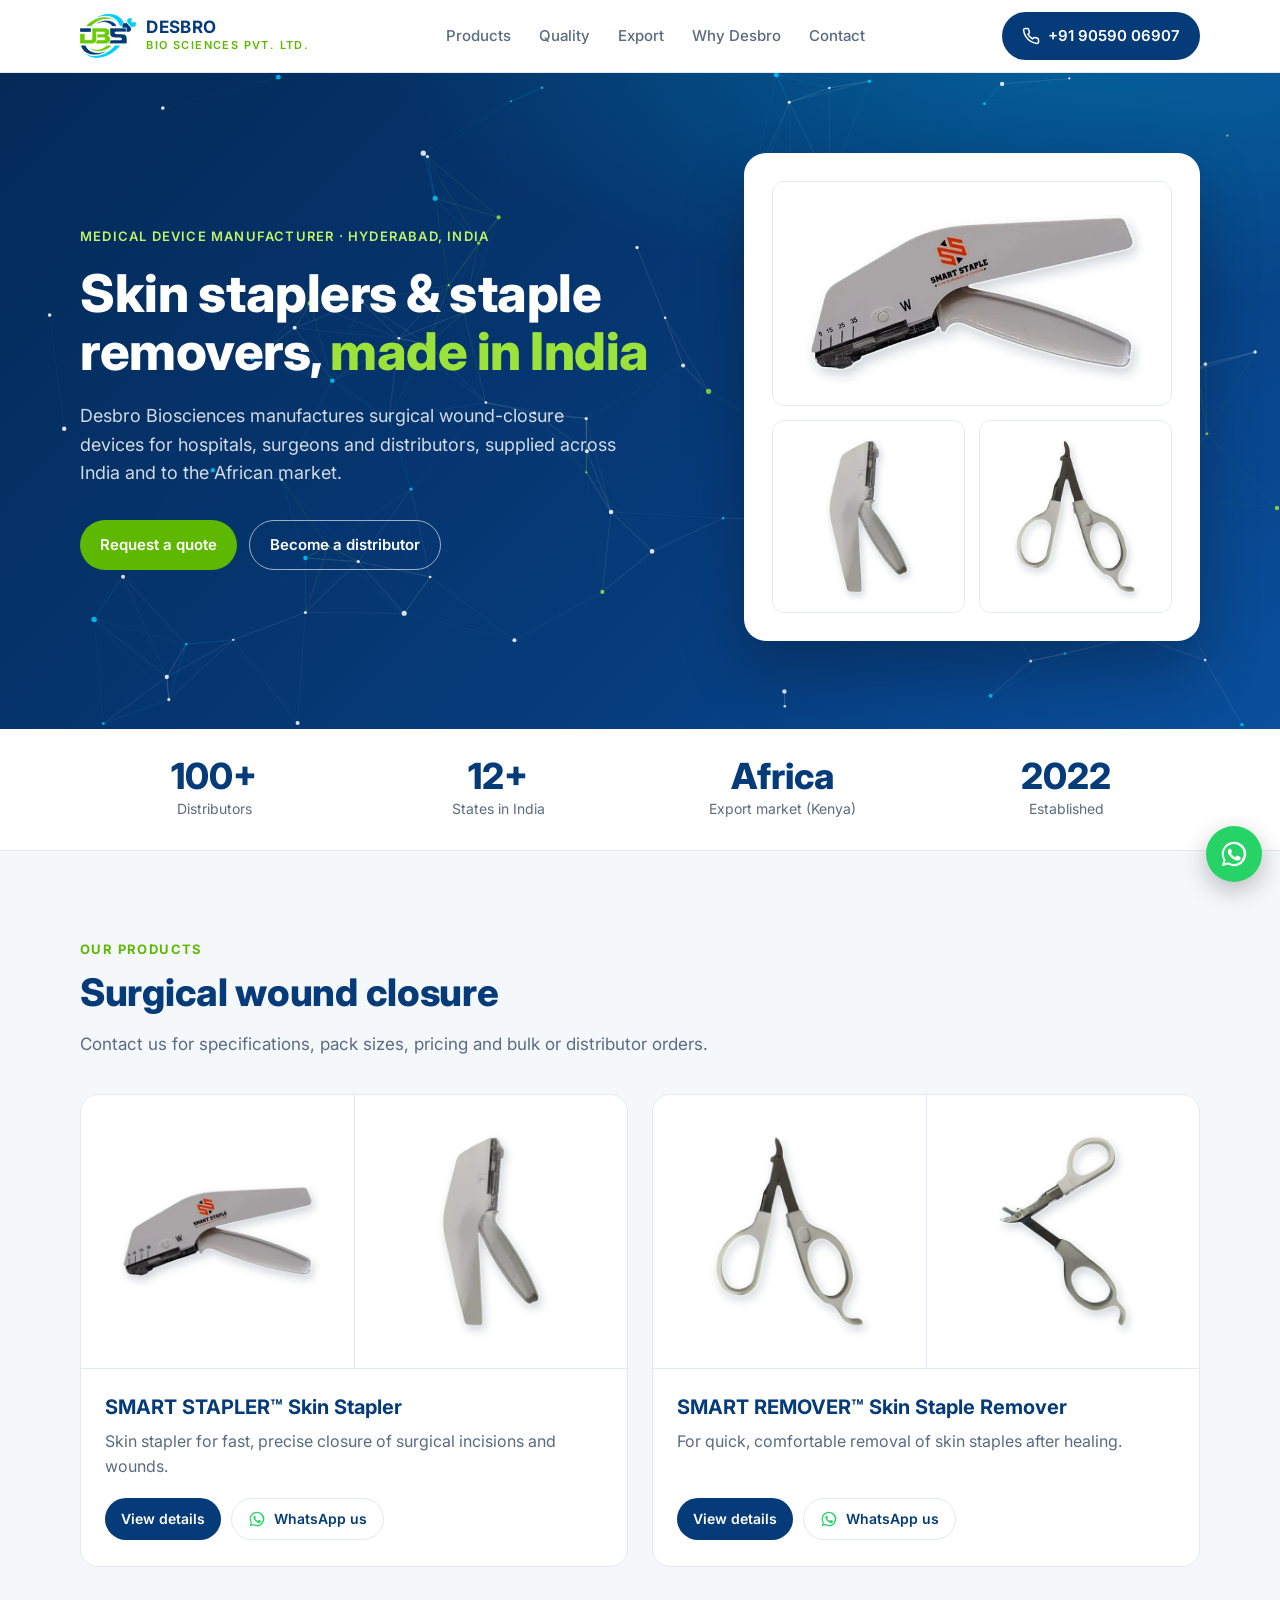
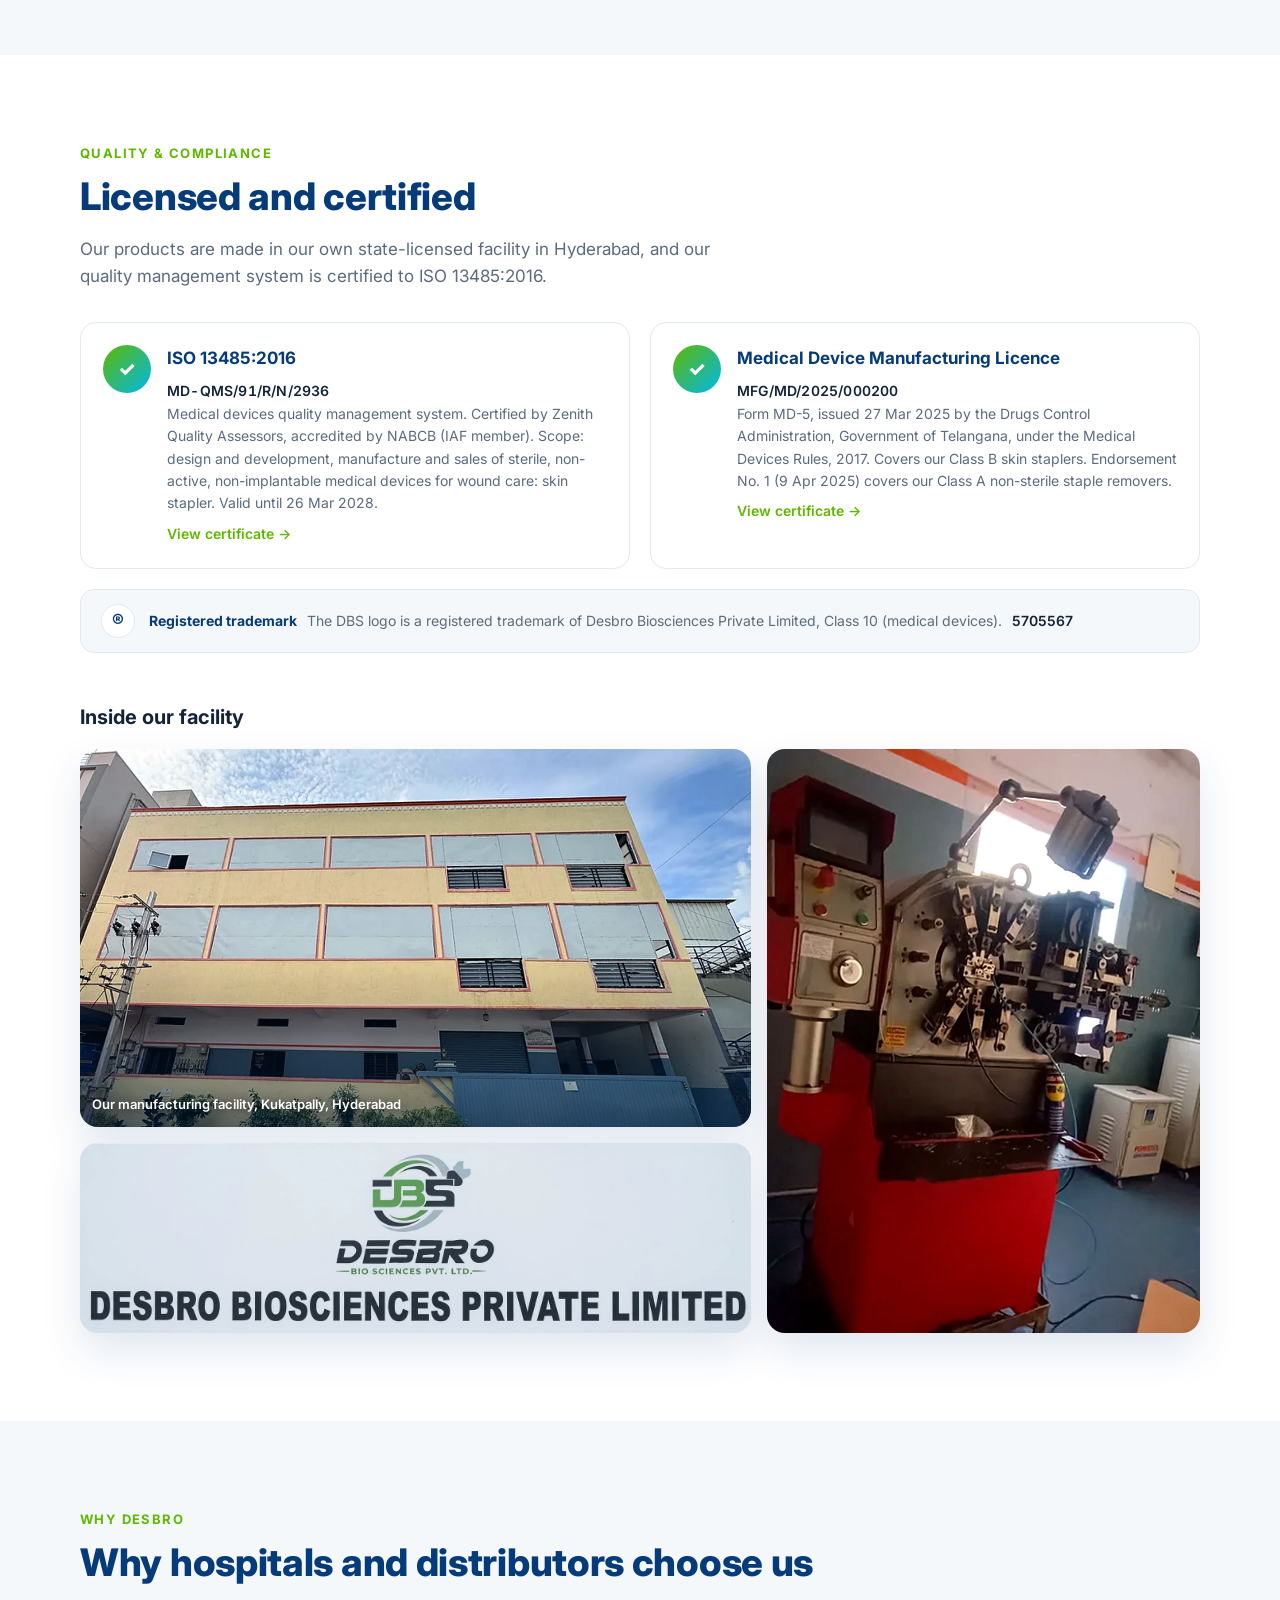
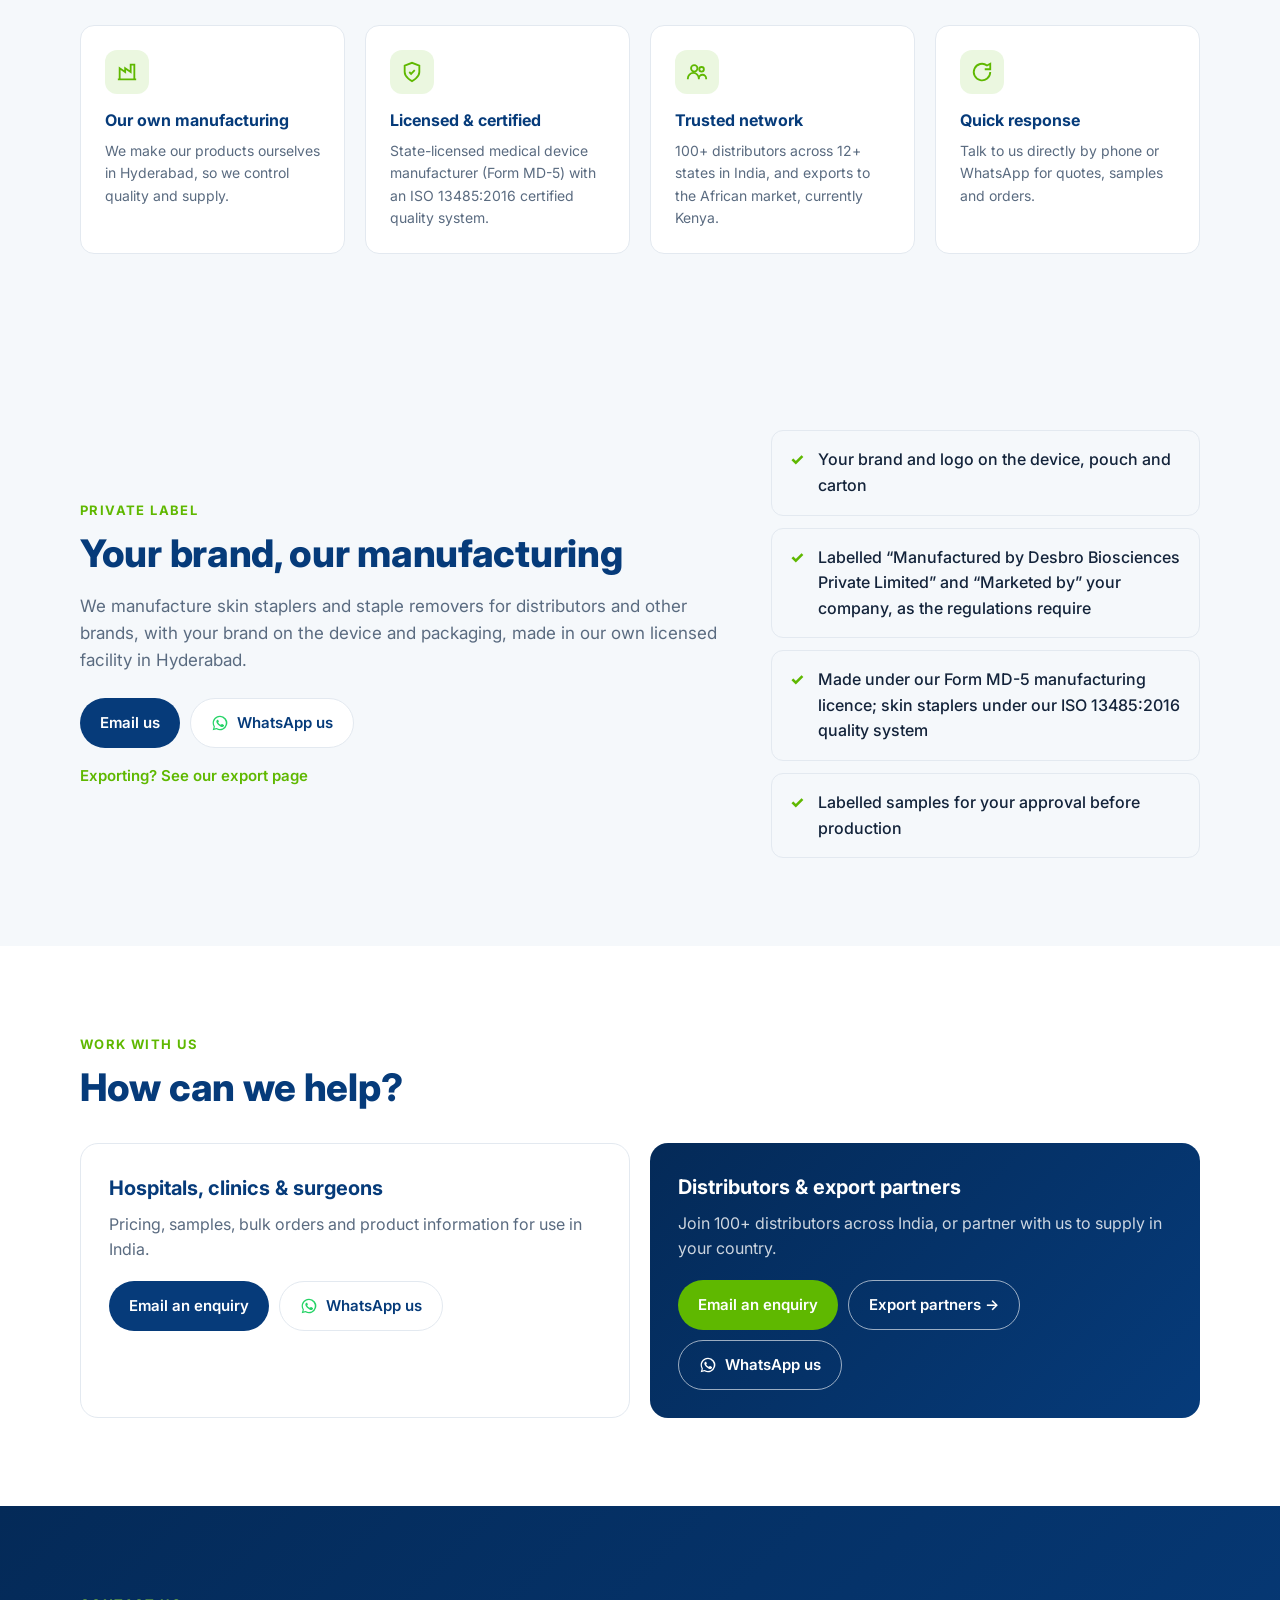
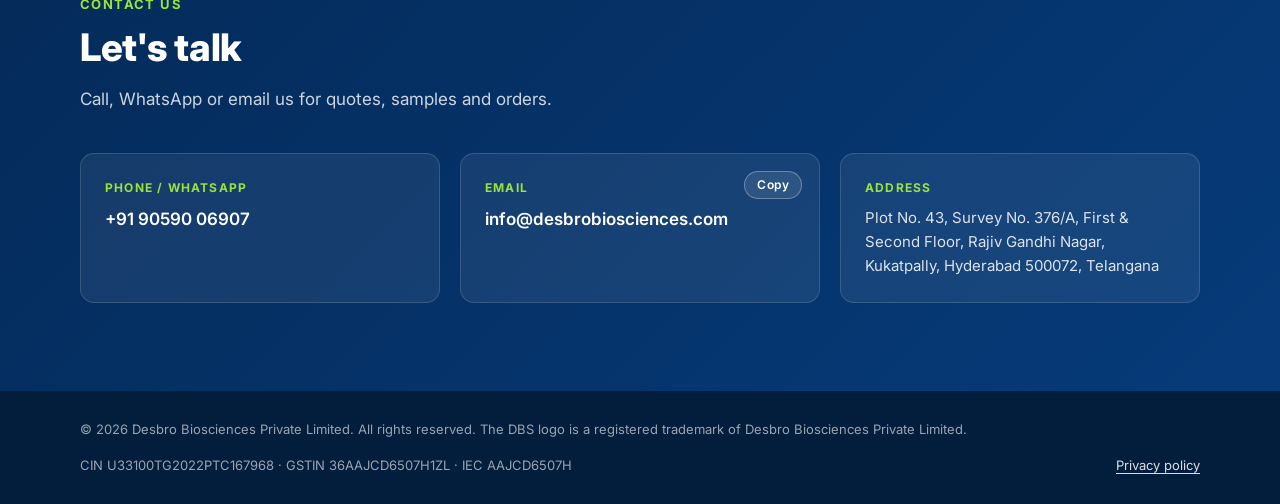
==== commit 8b298db6: "Add Desbro LinkedIn company page to homepage JSON-LD sameAs Co-Authored-By: Claude Opus 5.5 <noreply" ====
--- a/index.html
+++ b/index.html
@@ -8,7 +8,7 @@
 <meta property="og:url" content="https://desbrobiosciences.com/">
 <meta property="og:type" content="website">
 <meta name="twitter:card" content="summary_large_image">
-<script type="application/ld+json">{"@context": "https://schema.org", "@type": "Organization", "@id": "https://desbrobiosciences.com/#org", "name": "Desbro Biosciences", "legalName": "Desbro Biosciences Private Limited", "url": "https://desbrobiosciences.com/", "logo": "https://desbrobiosciences.com/img/logo.webp", "foundingDate": "2022", "description": "Hyderabad-based manufacturer of surgical skin staplers and skin staple removers.", "email": "info@desbrobiosciences.com", "telephone": "+91-90590-06907", "address": {"@type": "PostalAddress", "streetAddress": "Plot No. 43, Survey No. 376/A, First & Second Floor, Rajiv Gandhi Nagar, Kukatpally", "addressLocality": "Hyderabad", "postalCode": "500072", "addressRegion": "Telangana", "addressCountry": "IN"}, "contactPoint": {"@type": "ContactPoint", "telephone": "+91-90590-06907", "contactType": "sales", "areaServed": "IN", "availableLanguage": ["en", "hi", "te"]}, "sameAs": ["https://www.indiamart.com/desbrobiosciences/"]}</script>
+<script type="application/ld+json">{"@context": "https://schema.org", "@type": "Organization", "@id": "https://desbrobiosciences.com/#org", "name": "Desbro Biosciences", "legalName": "Desbro Biosciences Private Limited", "url": "https://desbrobiosciences.com/", "logo": "https://desbrobiosciences.com/img/logo.webp", "foundingDate": "2022", "description": "Hyderabad-based manufacturer of surgical skin staplers and skin staple removers.", "email": "info@desbrobiosciences.com", "telephone": "+91-90590-06907", "address": {"@type": "PostalAddress", "streetAddress": "Plot No. 43, Survey No. 376/A, First & Second Floor, Rajiv Gandhi Nagar, Kukatpally", "addressLocality": "Hyderabad", "postalCode": "500072", "addressRegion": "Telangana", "addressCountry": "IN"}, "contactPoint": {"@type": "ContactPoint", "telephone": "+91-90590-06907", "contactType": "sales", "areaServed": "IN", "availableLanguage": ["en", "hi", "te"]}, "sameAs": ["https://www.indiamart.com/desbrobiosciences/", "https://www.linkedin.com/company/desbro-biosciences/"]}</script>
 <script type="application/ld+json">{"@context": "https://schema.org", "@type": "WebSite", "name": "Desbro Biosciences", "url": "https://desbrobiosciences.com/"}</script>
 
 <meta name="description" content="Desbro Biosciences Private Limited, Hyderabad: state-licensed manufacturer of SMART STAPLER™ surgical skin staplers and SMART REMOVER™ skin staple removers, ISO 13485:2016 certified. For hospitals, surgeons and distributors.">
--- a/style.css
+++ b/style.css
@@ -171,6 +171,7 @@
 .spec{width:100%;border-collapse:collapse;font-size:15px}
 .spec th,.spec td{text-align:left;padding:12px 14px;border-bottom:1px solid var(--line);vertical-align:top}
 .spec th{width:40%;color:var(--muted);font-weight:500}
+.spec-dl{display:flex;flex-wrap:wrap;align-items:center;gap:12px 16px;margin-top:22px;font-size:14px;color:var(--muted)}
 .faq details{border:1px solid var(--line);border-radius:12px;padding:16px 18px;margin-bottom:12px;background:#fff}
 .faq summary{font-weight:600;color:var(--navy);cursor:pointer}
 .faq p{color:var(--muted);margin-top:10px}
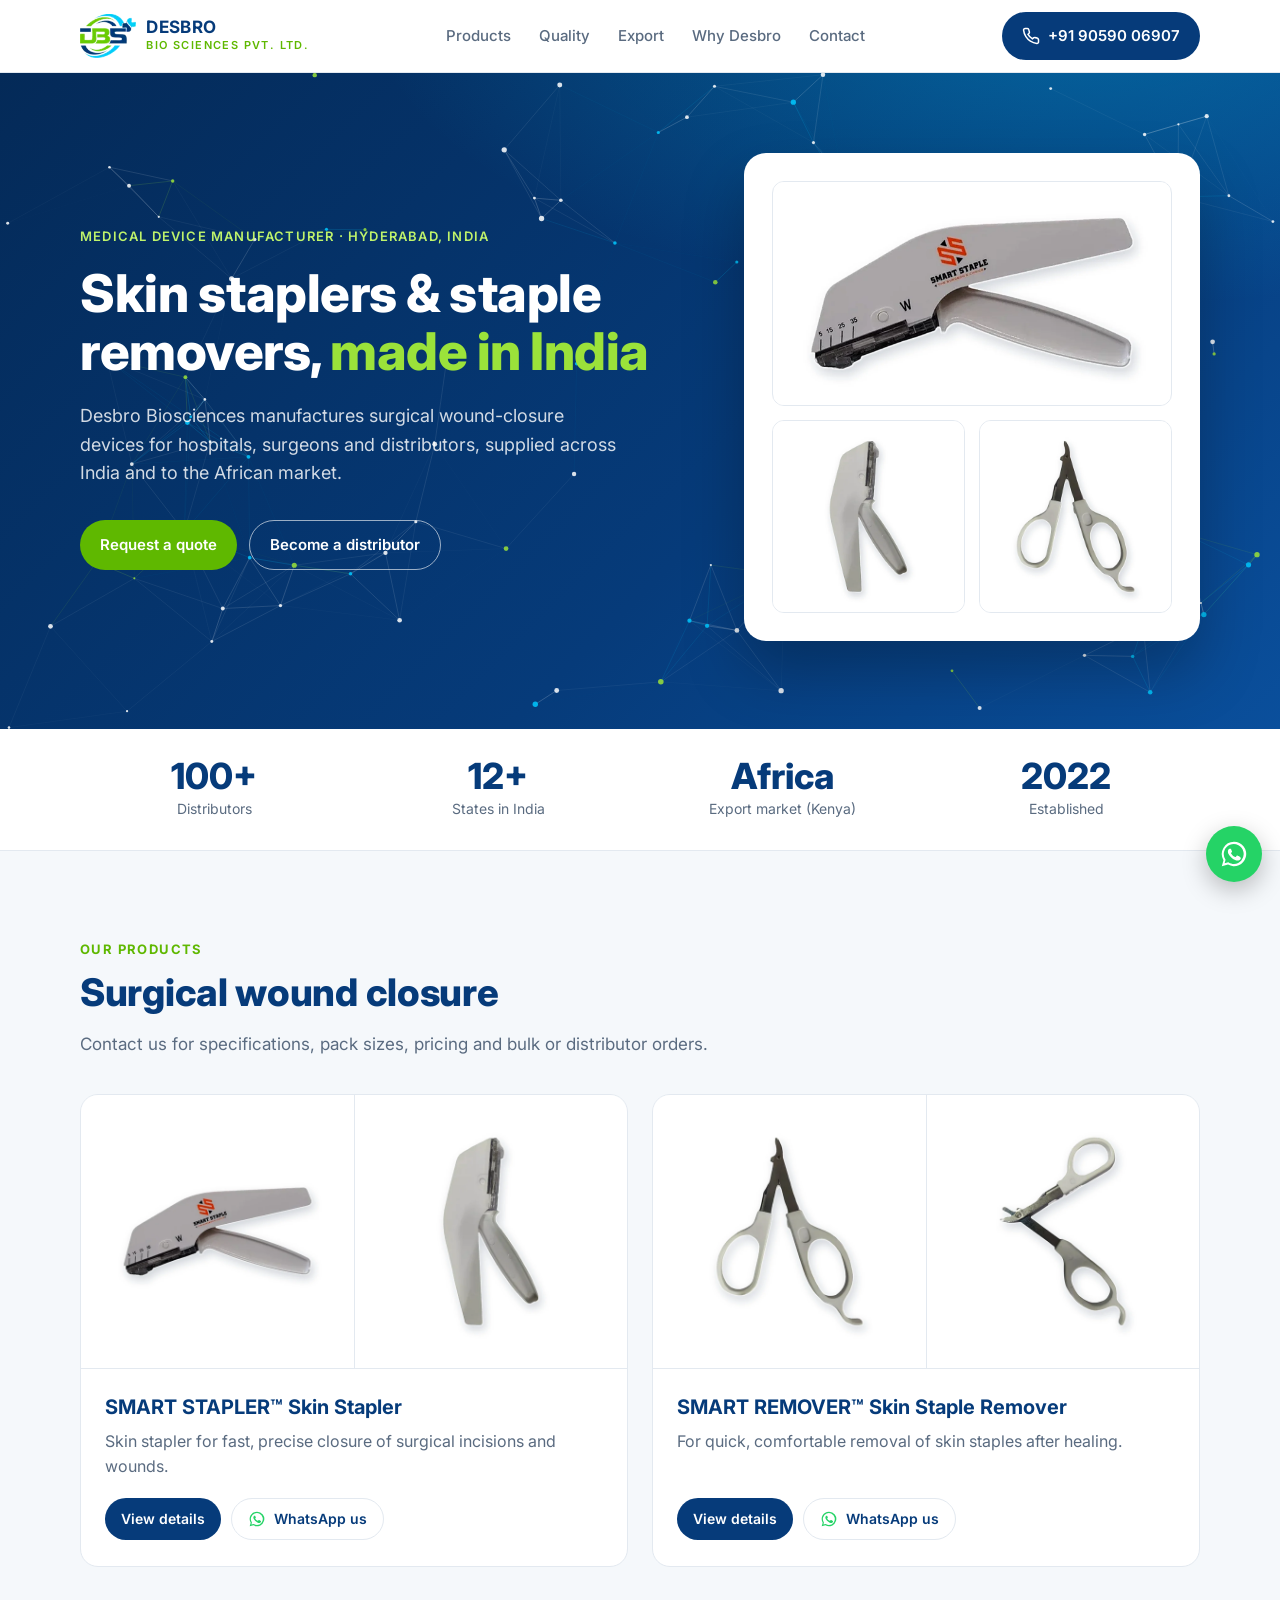
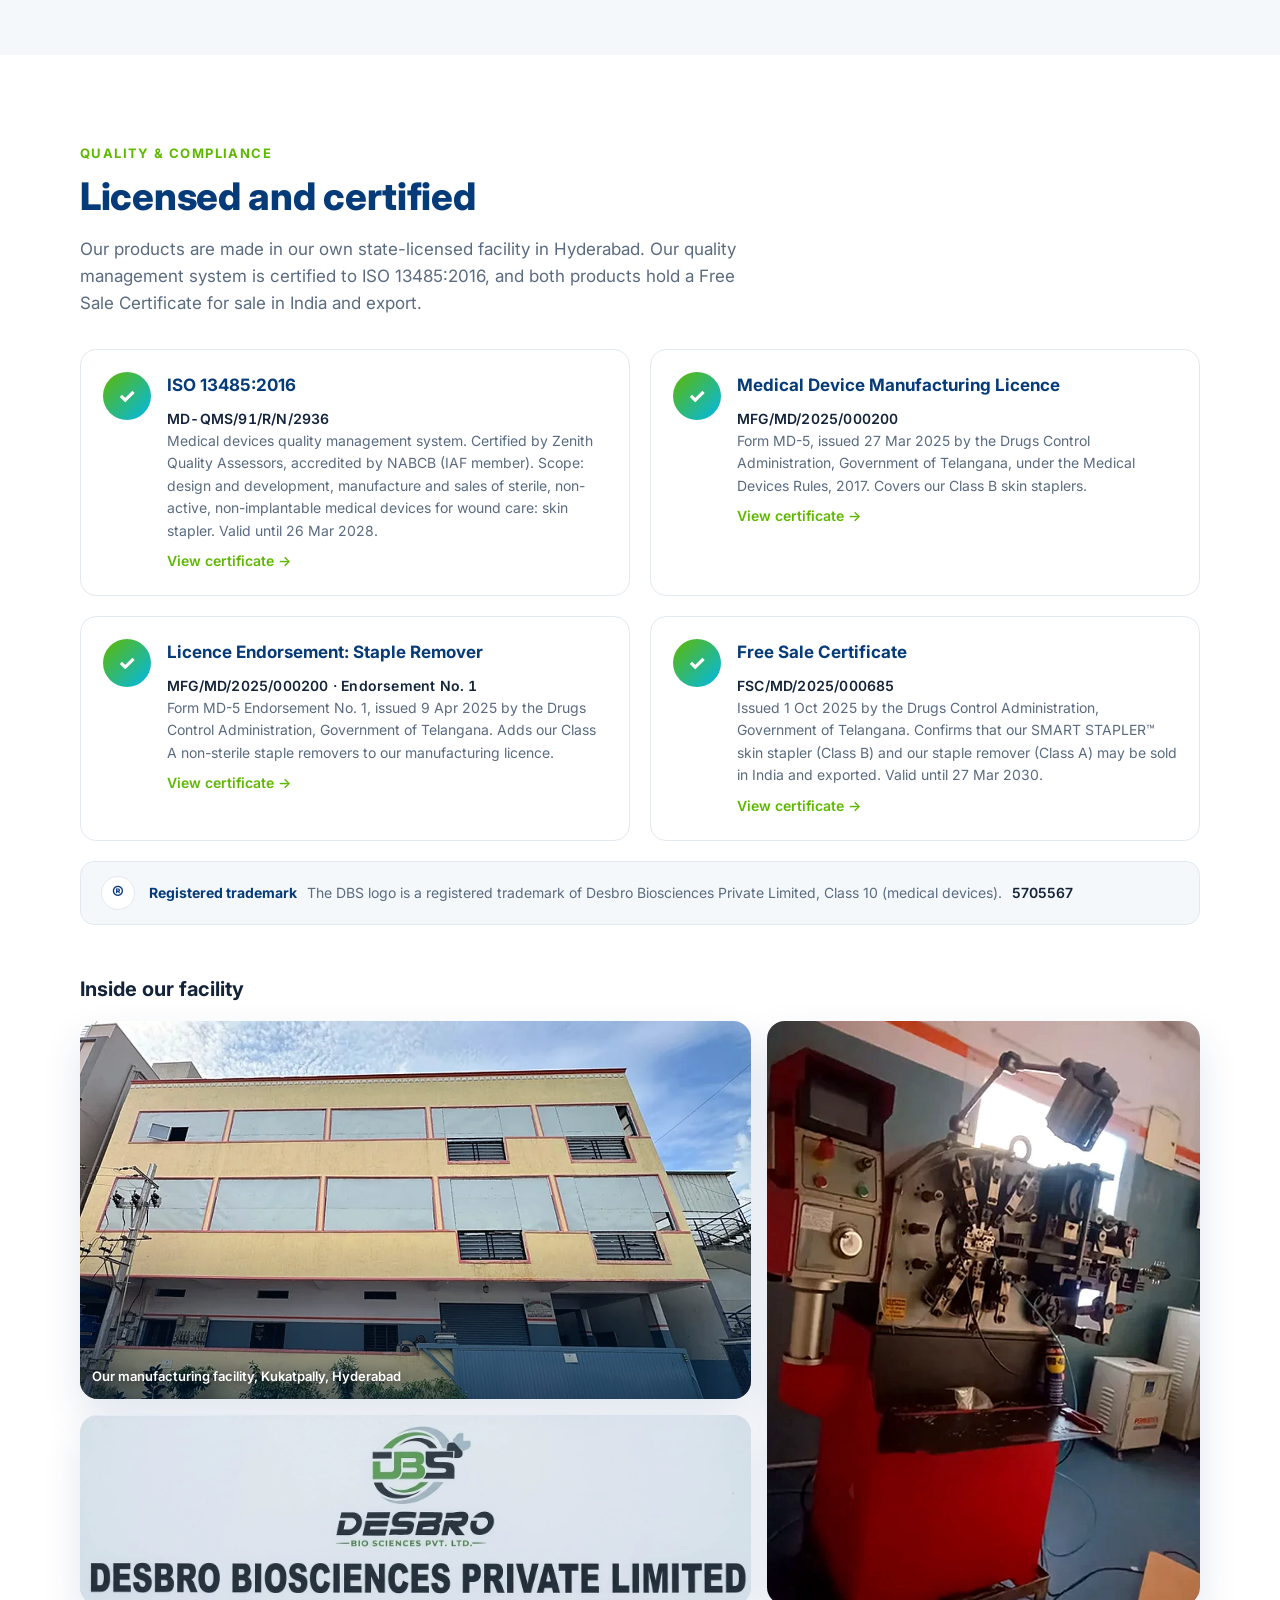
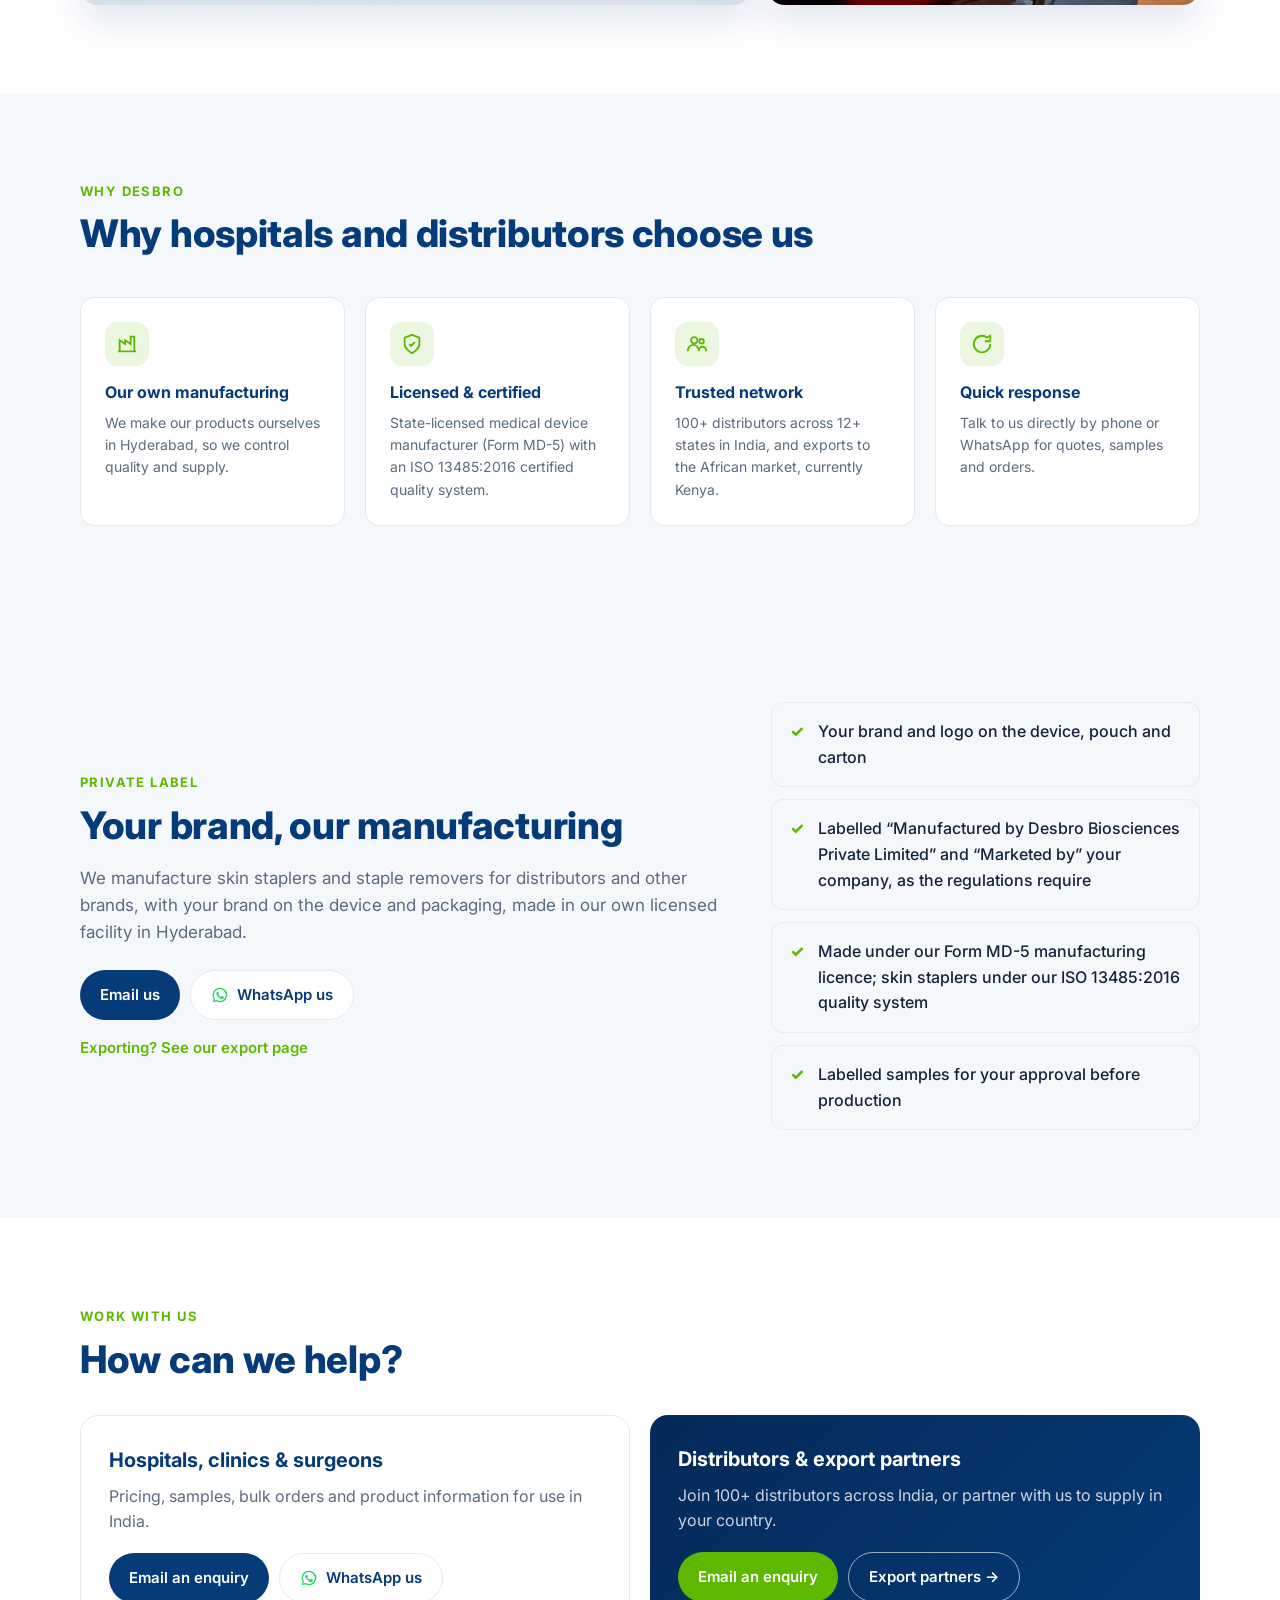
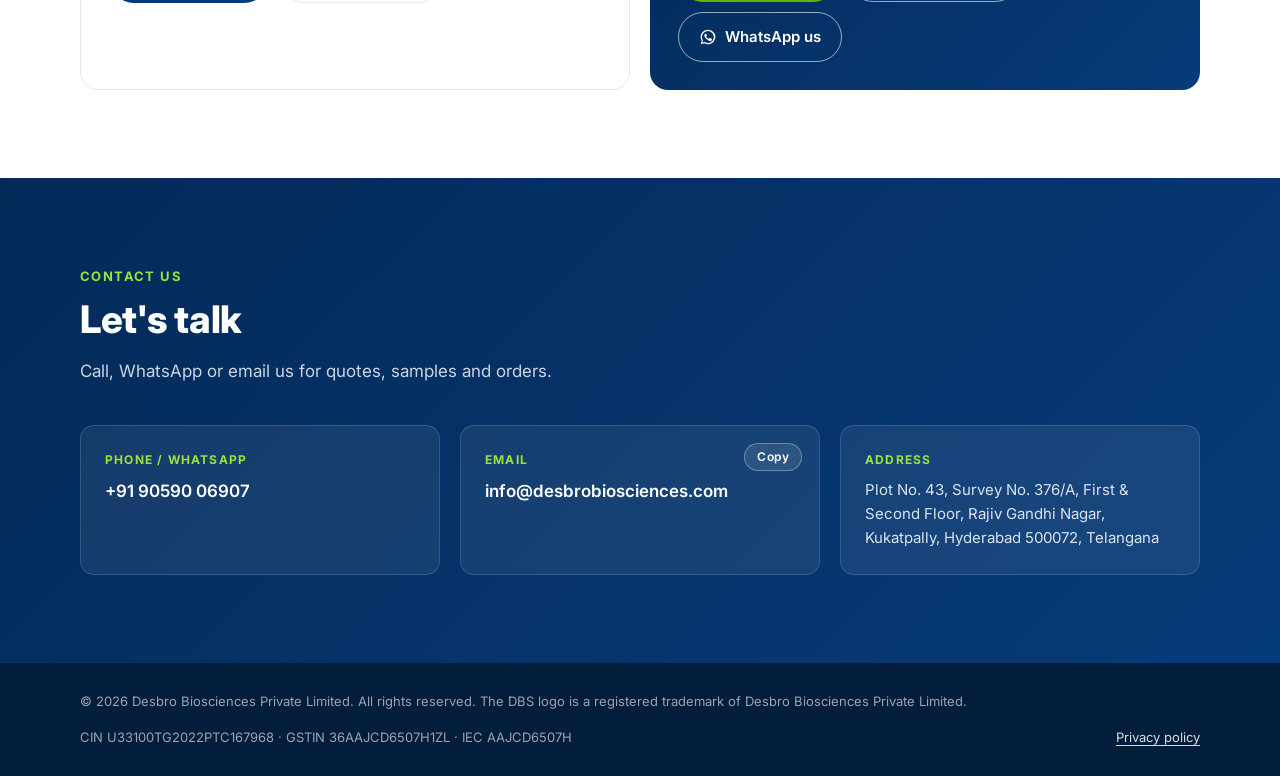
==== commit 92bfd3ba: "Show all four compliance documents: add MD-5 Endorsement No. 1 (remover) and Free Sale Certificate C" ====
--- a/index.html
+++ b/index.html
@@ -35,7 +35,9 @@
   certifications: [
     // Cards with a PDF show "View certificate", which opens a preview on the page (images in certs/preview/).
     { name: "ISO 13485:2016", detail: "Medical devices quality management system. Certified by Zenith Quality Assessors, accredited by NABCB (IAF member). Scope: design and development, manufacture and sales of sterile, non-active, non-implantable medical devices for wound care: skin stapler. Valid until 26 Mar 2028.", number: "MD-QMS/91/R/N/2936", pdf: "certs/iso-13485-certificate.pdf", preview: ["certs/preview/iso-1.webp"] },
-    { name: "Medical Device Manufacturing Licence", detail: "Form MD-5, issued 27 Mar 2025 by the Drugs Control Administration, Government of Telangana, under the Medical Devices Rules, 2017. Covers our Class B skin staplers. Endorsement No. 1 (9 Apr 2025) covers our Class A non-sterile staple removers.", number: "MFG/MD/2025/000200", pdf: "certs/md5-manufacturing-licence.pdf", preview: ["certs/preview/md5-1.webp","certs/preview/md5-2.webp"] }
+    { name: "Medical Device Manufacturing Licence", detail: "Form MD-5, issued 27 Mar 2025 by the Drugs Control Administration, Government of Telangana, under the Medical Devices Rules, 2017. Covers our Class B skin staplers.", number: "MFG/MD/2025/000200", pdf: "certs/md5-manufacturing-licence.pdf", preview: ["certs/preview/md5-1.webp","certs/preview/md5-2.webp"] },
+    { name: "Licence Endorsement: Staple Remover", detail: "Form MD-5 Endorsement No. 1, issued 9 Apr 2025 by the Drugs Control Administration, Government of Telangana. Adds our Class A non-sterile staple removers to our manufacturing licence.", number: "MFG/MD/2025/000200 · Endorsement No. 1", pdf: "certs/md5-endorsement-1-remover.pdf", preview: ["certs/preview/md5-endorsement-1.webp"] },
+    { name: "Free Sale Certificate", detail: "Issued 1 Oct 2025 by the Drugs Control Administration, Government of Telangana. Confirms that our SMART STAPLER™ skin stapler (Class B) and our staple remover (Class A) may be sold in India and exported. Valid until 27 Mar 2030.", number: "FSC/MD/2025/000685", pdf: "certs/free-sale-certificate.pdf", preview: ["certs/preview/fsc-1.webp"] }
   ],
   // Shown as a single text strip under the certificate cards.
   trademark: { text: "The DBS logo is a registered trademark of Desbro Biosciences Private Limited, Class 10 (medical devices).", number: "5705567" },
@@ -119,7 +121,7 @@
   <div class="wrap">
     <div class="eyebrow">Quality &amp; compliance</div>
     <h2>Licensed and certified</h2>
-    <p class="lead">Our products are made in our own state-licensed facility in Hyderabad, and our quality management system is certified to ISO 13485:2016.</p>
+    <p class="lead">Our products are made in our own state-licensed facility in Hyderabad. Our quality management system is certified to ISO 13485:2016, and both products hold a Free Sale Certificate for sale in India and export.</p>
     <div class="certs" id="certs"></div>
     <div id="factory" class="factory" hidden>
       <h3 class="sub">Inside our facility</h3>
--- a/style.css
+++ b/style.css
@@ -118,7 +118,7 @@
 .pcard p{color:var(--muted);flex:1}
 .pact{display:flex;gap:10px;flex-wrap:wrap;margin-top:18px}
 @media(max-width:760px){.pgrid{grid-template-columns:1fr}}
-.certs{display:grid;grid-template-columns:repeat(auto-fit,minmax(260px,1fr));gap:20px;margin-top:32px}
+.certs{display:grid;grid-template-columns:repeat(2,1fr);gap:20px;margin-top:32px}
 .cert{display:flex;gap:16px;border:1px solid var(--line);border-radius:16px;padding:22px}
 .seal{flex:none;width:48px;height:48px;border-radius:50%;background:linear-gradient(135deg,var(--green),var(--cyan));color:#fff;font-weight:800;display:flex;align-items:center;justify-content:center;font-size:20px}
 .cert h4{font-size:17px;color:var(--navy)}
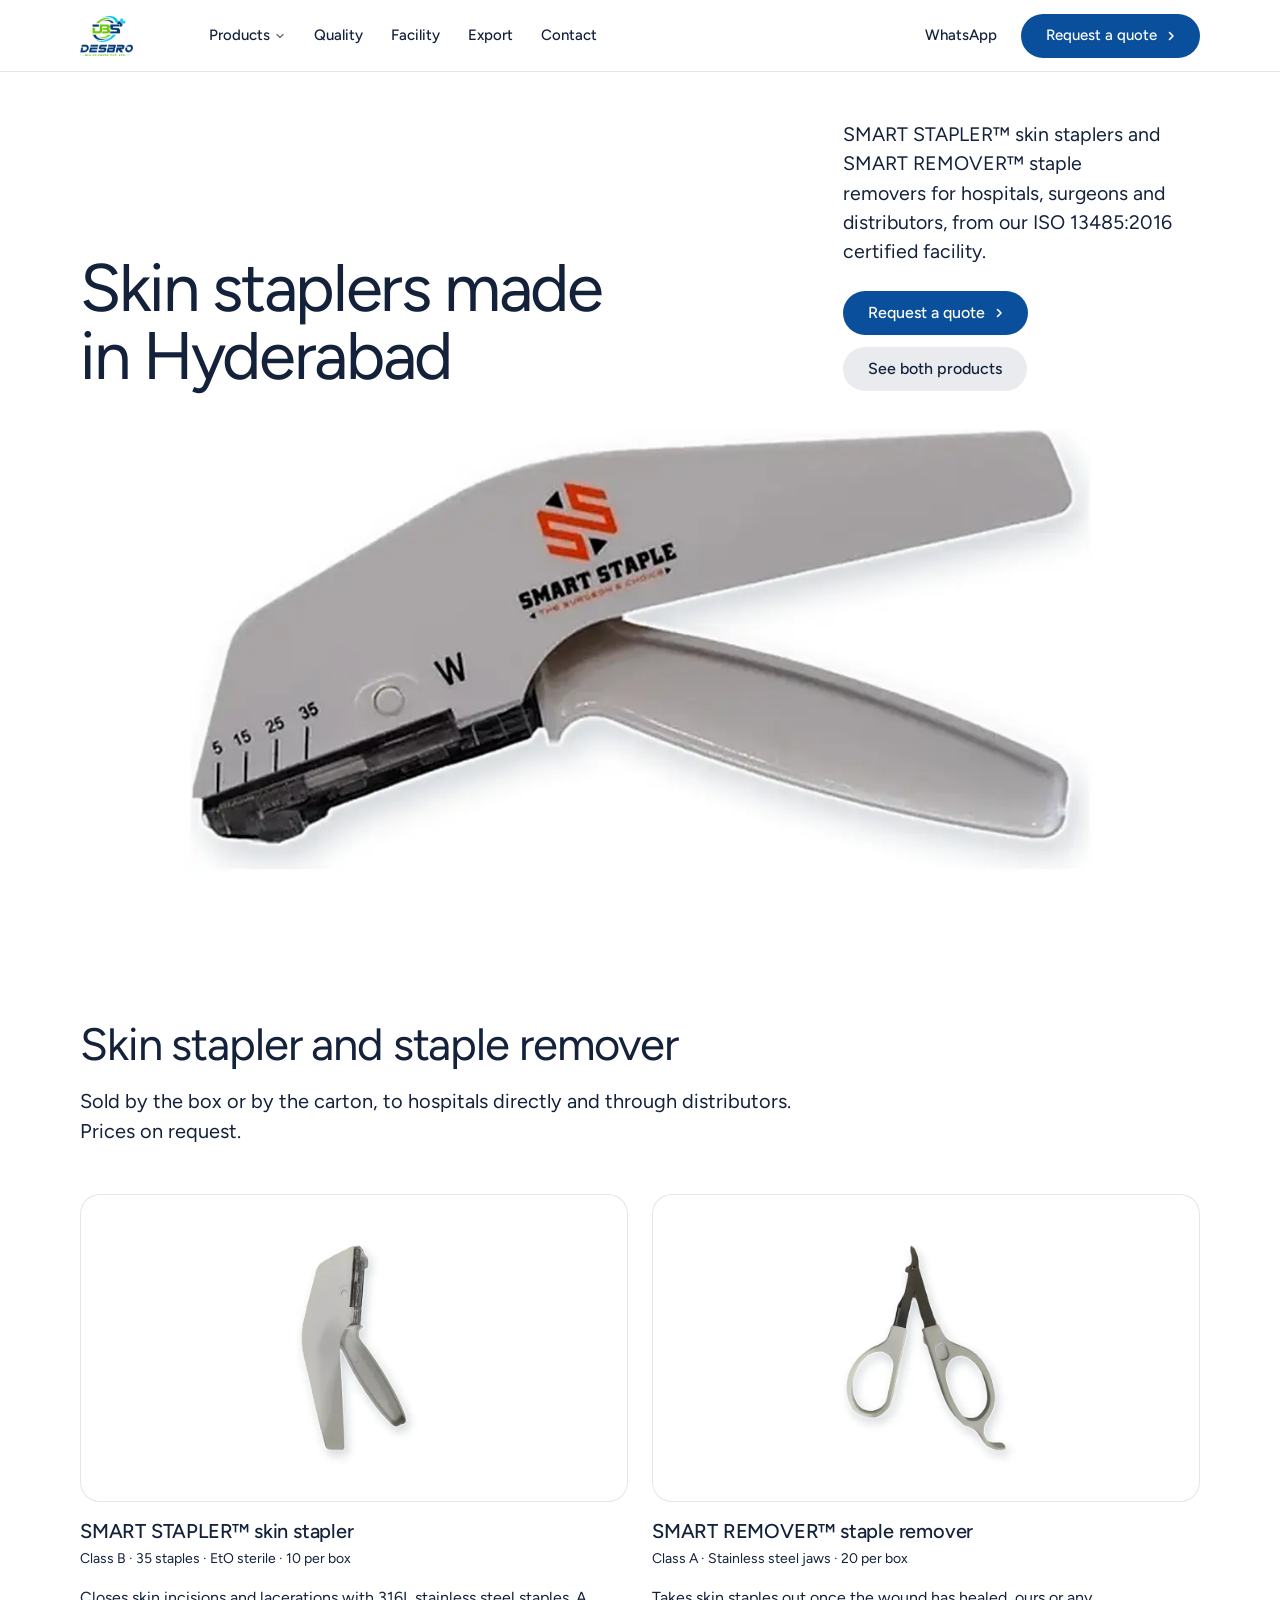
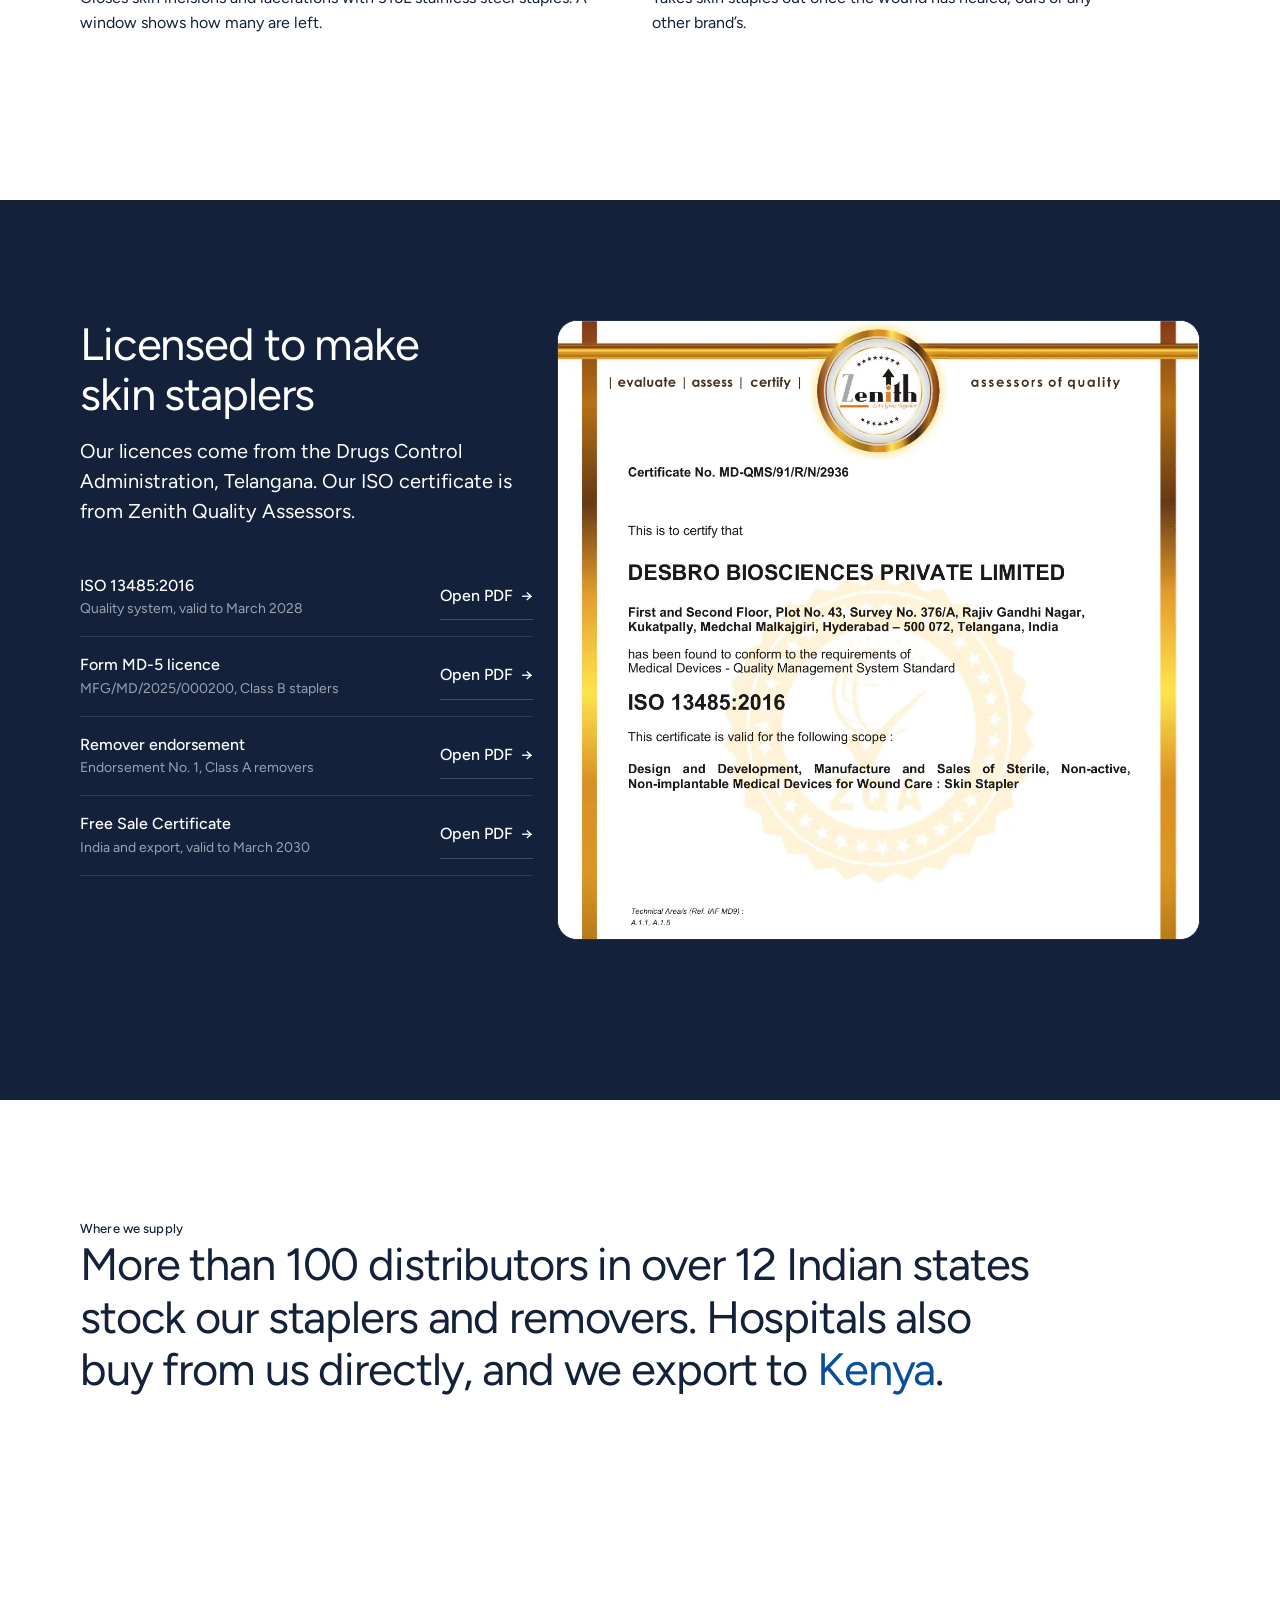
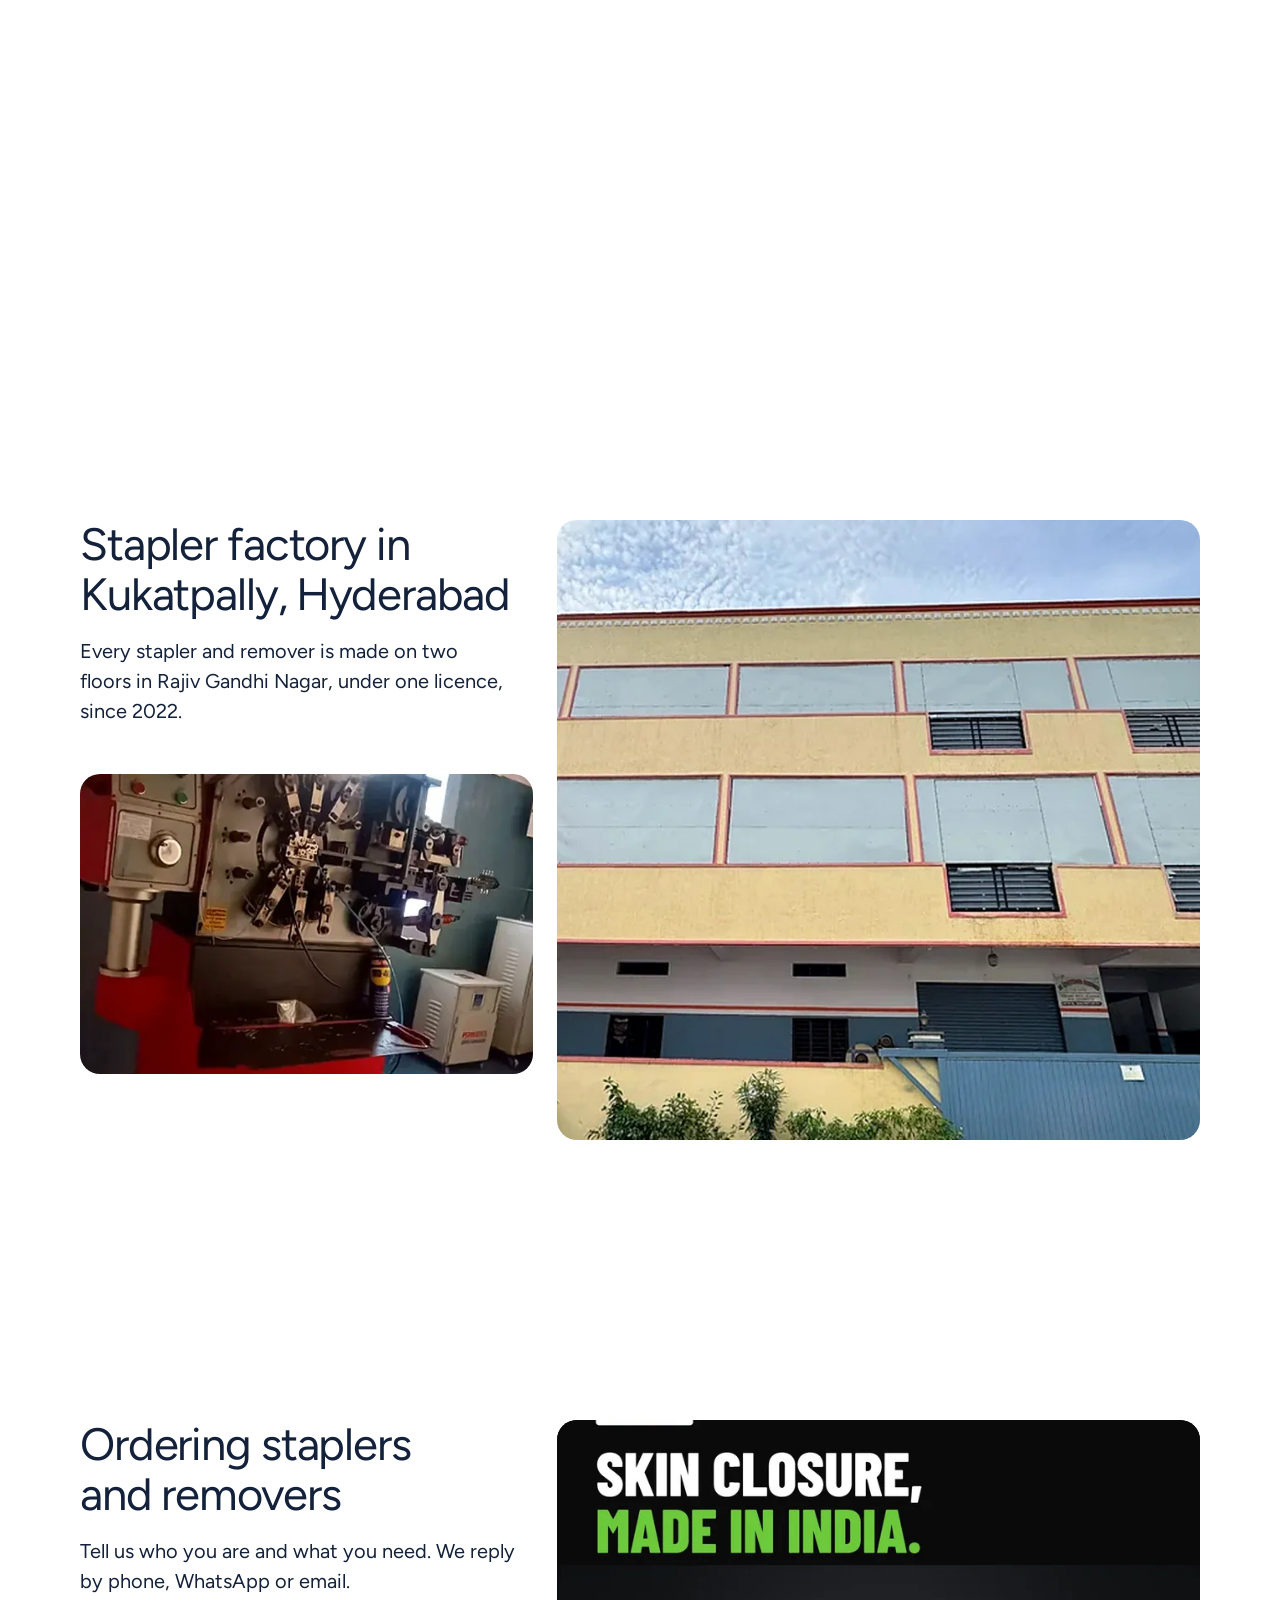
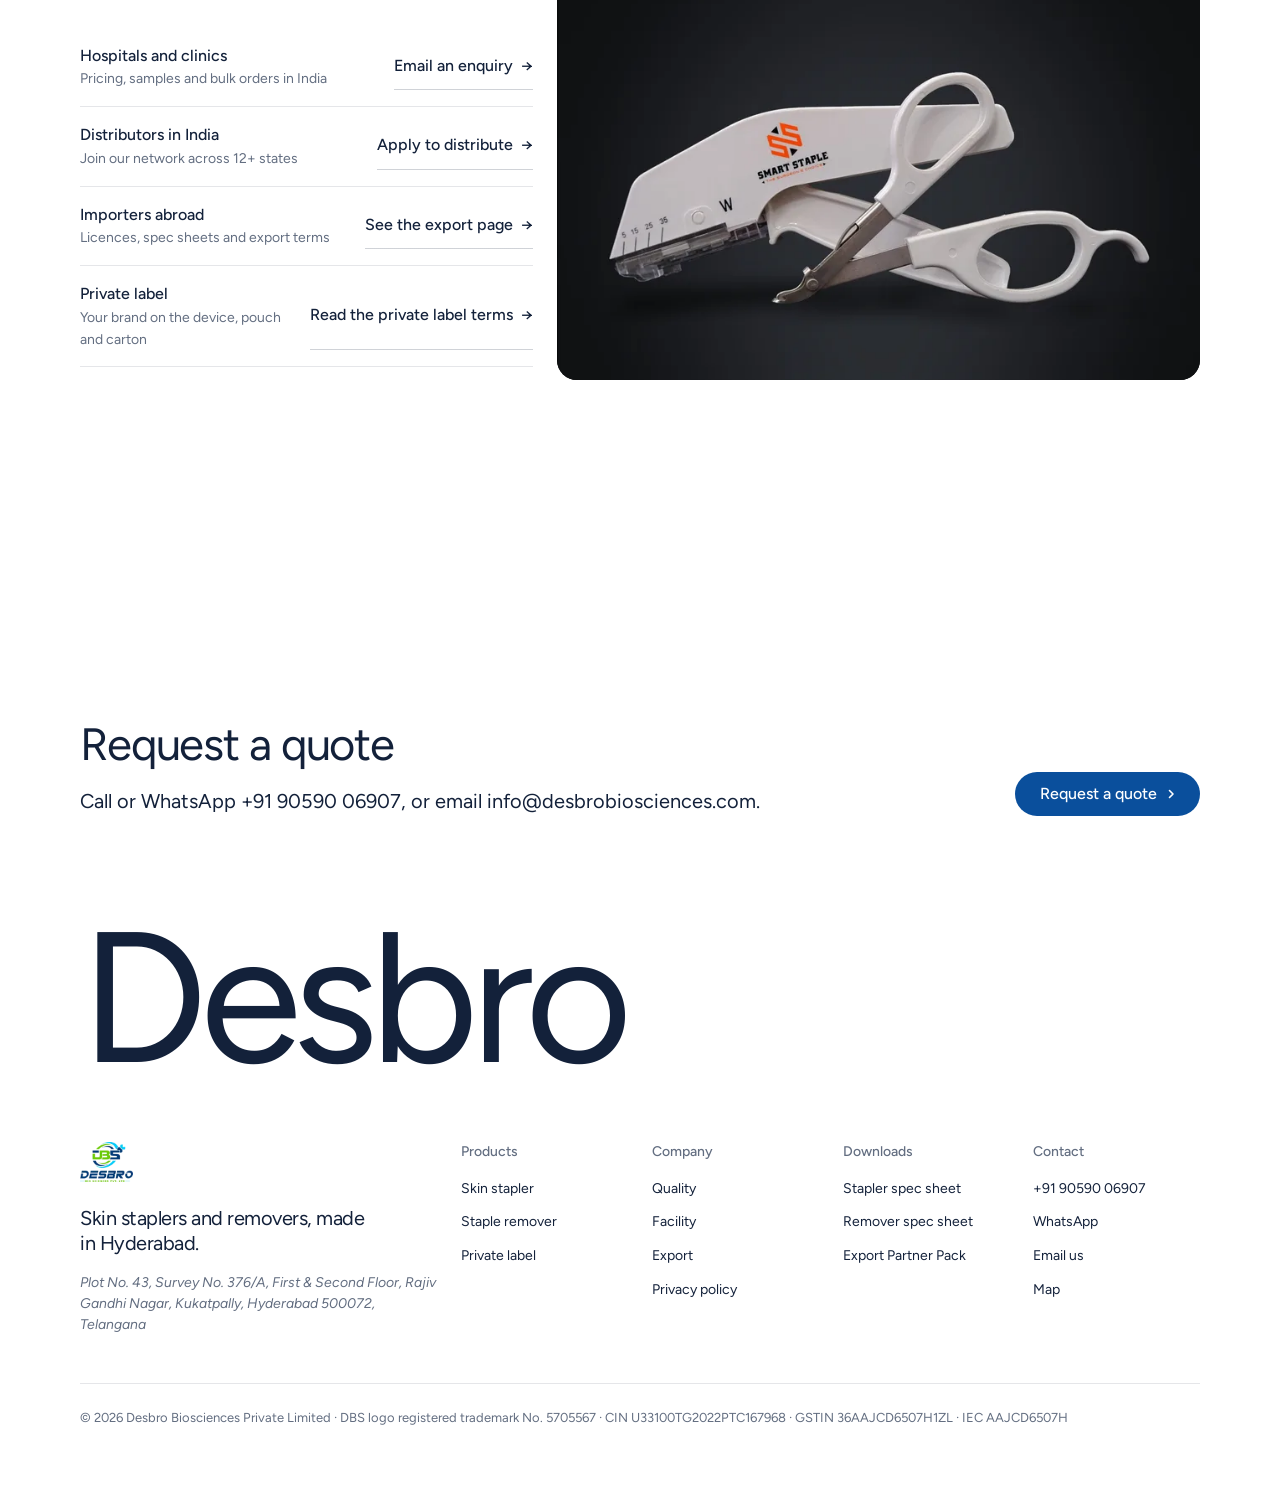
==== commit da9e9231: "Redesign the home page with the Taste Skill design system Rebuilds index.html as a one-section-per-s" ====
--- a/index.html
+++ b/index.html
@@ -1,287 +1,272 @@
 <!doctype html>
-<html lang="en">
+<html lang="en" data-type="product" data-radius="soft" data-buttons="pill" data-motion>
 <head>
 <meta charset="utf-8">
-<meta name="viewport" content="width=device-width, initial-scale=1">
-<title>Desbro Biosciences Pvt. Ltd. | Skin Stapler &amp; Staple Remover Manufacturer, Hyderabad</title>
+<meta name="viewport" content="width=device-width, initial-scale=1, viewport-fit=cover">
+<title>Desbro Biosciences: skin staplers and staple removers made in Hyderabad</title>
+<meta name="description" content="Desbro Biosciences Private Limited, Hyderabad: state-licensed manufacturer of SMART STAPLER™ surgical skin staplers and SMART REMOVER™ skin staple removers, ISO 13485:2016 certified. For hospitals, surgeons and distributors.">
 <link rel="canonical" href="https://desbrobiosciences.com/">
 <meta property="og:url" content="https://desbrobiosciences.com/">
 <meta property="og:type" content="website">
-<meta name="twitter:card" content="summary_large_image">
-<script type="application/ld+json">{"@context": "https://schema.org", "@type": "Organization", "@id": "https://desbrobiosciences.com/#org", "name": "Desbro Biosciences", "legalName": "Desbro Biosciences Private Limited", "url": "https://desbrobiosciences.com/", "logo": "https://desbrobiosciences.com/img/logo.webp", "foundingDate": "2022", "description": "Hyderabad-based manufacturer of surgical skin staplers and skin staple removers.", "email": "info@desbrobiosciences.com", "telephone": "+91-90590-06907", "address": {"@type": "PostalAddress", "streetAddress": "Plot No. 43, Survey No. 376/A, First & Second Floor, Rajiv Gandhi Nagar, Kukatpally", "addressLocality": "Hyderabad", "postalCode": "500072", "addressRegion": "Telangana", "addressCountry": "IN"}, "contactPoint": {"@type": "ContactPoint", "telephone": "+91-90590-06907", "contactType": "sales", "areaServed": "IN", "availableLanguage": ["en", "hi", "te"]}, "sameAs": ["https://www.indiamart.com/desbrobiosciences/", "https://www.linkedin.com/company/desbro-biosciences/"]}</script>
-<script type="application/ld+json">{"@context": "https://schema.org", "@type": "WebSite", "name": "Desbro Biosciences", "url": "https://desbrobiosciences.com/"}</script>
-
-<meta name="description" content="Desbro Biosciences Private Limited, Hyderabad: state-licensed manufacturer of SMART STAPLER™ surgical skin staplers and SMART REMOVER™ skin staple removers, ISO 13485:2016 certified. For hospitals, surgeons and distributors.">
-<link rel="icon" href="img/mark.webp">
 <meta property="og:title" content="Desbro Biosciences Pvt. Ltd.">
 <meta property="og:description" content="Skin staplers and staple removers, made in India.">
 <meta property="og:image" content="https://desbrobiosciences.com/img/og-image.jpg">
 <meta property="og:image:width" content="1200">
 <meta property="og:image:height" content="630">
+<meta name="twitter:card" content="summary_large_image">
+<link rel="icon" href="img/mark.webp">
+<meta name="theme-color" content="#ffffff">
+<meta name="site-kind" content="other">
+<meta name="page-type" content="product">
+<script type="application/ld+json">{"@context": "https://schema.org", "@type": "Organization", "@id": "https://desbrobiosciences.com/#org", "name": "Desbro Biosciences", "legalName": "Desbro Biosciences Private Limited", "url": "https://desbrobiosciences.com/", "logo": "https://desbrobiosciences.com/img/logo.webp", "foundingDate": "2022", "description": "Hyderabad-based manufacturer of surgical skin staplers and skin staple removers.", "email": "info@desbrobiosciences.com", "telephone": "+91-90590-06907", "address": {"@type": "PostalAddress", "streetAddress": "Plot No. 43, Survey No. 376/A, First & Second Floor, Rajiv Gandhi Nagar, Kukatpally", "addressLocality": "Hyderabad", "postalCode": "500072", "addressRegion": "Telangana", "addressCountry": "IN"}, "contactPoint": {"@type": "ContactPoint", "telephone": "+91-90590-06907", "contactType": "sales", "areaServed": "IN", "availableLanguage": ["en", "hi", "te"]}, "sameAs": ["https://www.indiamart.com/desbrobiosciences/", "https://www.linkedin.com/company/desbro-biosciences/"]}</script>
+<script type="application/ld+json">{"@context": "https://schema.org", "@type": "WebSite", "name": "Desbro Biosciences", "url": "https://desbrobiosciences.com/"}</script>
 <link rel="preconnect" href="https://fonts.googleapis.com">
 <link rel="preconnect" href="https://fonts.gstatic.com" crossorigin>
-<link href="https://fonts.googleapis.com/css2?family=Inter:wght@400;500;600;700;800&display=swap" rel="stylesheet">
-<link rel="stylesheet" href="style.css">
+<link href="https://fonts.googleapis.com/css2?family=Figtree:wght@400..700&display=swap" rel="stylesheet">
+<link rel="stylesheet" href="assets/system.css">
+<link rel="stylesheet" href="assets/ui/cards.css">
+<link rel="stylesheet" href="assets/motion/motion.css">
+<link rel="stylesheet" href="assets/layout/layout.css">
+<link rel="stylesheet" href="assets/icons/icon.css">
+<link rel="stylesheet" href="assets/moments/word-highlight/moment.css">
+<link rel="stylesheet" href="assets/moments/picture-develops/moment.css">
+<style>
+:root {
+  --p-bg: #ffffff; --p-surface: #f2f5f8; --p-ink: #13213a; --p-muted: #636e81;
+  --p-accent: #0a4f9c; --p-accent-ink: #ffffff; --p-action: #0a4f9c; --p-action-ink: #ffffff;
+  --p-inv-bg: #13213a; --p-inv-surface: #202e46; --p-inv-ink: #ffffff; --p-inv-muted: #9ca3b0;
+  --p-inv-accent: #ffffff; --p-inv-accent-ink: #13213a; --p-inv-action: #ffffff; --p-inv-action-ink: #13213a;
+  --font-display: "Figtree", system-ui, sans-serif;
+  --font-text: "Figtree", system-ui, sans-serif;
+  --display-weight: 400;
+  --display-tracking: -0.025em;
+  --display-tracking-xl: -0.035em;
+}
+</style>
+<script>document.documentElement.classList.add('m-enter');setTimeout(()=>document.documentElement.classList.add('m-enter-done'),700)</script>
+<script>document.documentElement.classList.add('mo-js');setTimeout(()=>document.documentElement.classList.add('mo-safe'),2500)</script>
+<link rel="modulepreload" href="assets/moments/moments.js">
+<link rel="modulepreload" href="assets/moments/lib.js">
+<link rel="modulepreload" href="assets/moments/word-highlight/moment.js">
+<link rel="modulepreload" href="assets/moments/picture-develops/moment.js">
+<!-- page CSS: only what sits inside a visual -->
+<style>
+  .nav__logo img { height: 40px; width: auto; display: block; }
+  .menu-card .panel { --p-h: 200px; background: #fff; }
+  .menu-card .panel .frame__img { object-fit: contain; padding: 16px; }
+  .hero__stage > img.is-cutout { padding: 0; }
+  .rows .rows__name small { display: block; font-weight: 400; color: var(--muted); font-size: var(--t-small); }
+  #products .tile__media { --tile-ratio: 16 / 9; background: #fff; border: 1px solid var(--line); transition: border-color 200ms var(--ease); }
+  #products .tile__media > img { object-fit: contain; padding: 24px; }
+  #products a.tile:hover .tile__media { border-color: var(--action); }
+  .cert, .develop, .facility-side, .pack { display: block; margin: 0; border-radius: var(--r-lg); overflow: hidden; }
+  .cert > img, .develop > img, .facility-side > img, .pack > img { display: block; width: 100%; height: 100%; object-fit: cover; }
+  .cert { height: clamp(320px, 100svh - 240px, 620px); background: #fff; }
+  .cert > img { object-position: 50% 0; }
+  .cert { border: 1px solid var(--p-inv-surface); transition: border-color 200ms var(--ease); }
+  a.cert:hover { border-color: var(--p-inv-ink); }
+  .develop { height: clamp(320px, 100svh - 240px, 620px); }
+  .facility-side { margin-top: var(--s-6); height: clamp(160px, 100svh - 560px, 300px); }
+  .pack { height: clamp(320px, 100svh - 240px, 560px); background: #0a0a0a; }
+  .pack > img { object-position: 50% 28%; }
+  @media (max-width: 1023px) {
+    #products .tile__media { --tile-ratio: 4 / 5; }
+    .cert, .develop, .pack { height: auto; aspect-ratio: 4 / 3; margin-top: var(--s-7); }
+    .cert, .pack { aspect-ratio: 21 / 9; }
+    .facility-side { display: none; }
+  }
+  @media (min-width: 640px) and (max-width: 1023px) { .hero--product .hero__stage { max-height: 520px; } .footer__lede { display: none; } }
+  @media (max-width: 639px) {
+    #products .tile__media { --tile-ratio: 5 / 2; }
+    #products .tile > p:not(.tile__facts), .partners-lead, #partners .rows__name small, #quality .rows__name small { display: none; }
+    .cert, .develop, .pack { margin-top: var(--s-6); }
+    .develop { aspect-ratio: 16 / 10; }
+    .cert, .pack { aspect-ratio: 5 / 2; }
+    .facility-side { display: block; height: auto; aspect-ratio: 16 / 10; }
+  }
+</style>
 </head>
 <body>
-<!--
-  ============================================================
-  EDIT HERE: site settings. Fill these in; empty items stay hidden.
-  Add ?preview to the URL to see placeholders for anything still empty.
-  ============================================================
--->
-<script>
-window.SITE = {
-  certifications: [
-    // Cards with a PDF show "View certificate", which opens a preview on the page (images in certs/preview/).
-    { name: "ISO 13485:2016", detail: "Medical devices quality management system. Certified by Zenith Quality Assessors, accredited by NABCB (IAF member). Scope: design and development, manufacture and sales of sterile, non-active, non-implantable medical devices for wound care: skin stapler. Valid until 26 Mar 2028.", number: "MD-QMS/91/R/N/2936", pdf: "certs/iso-13485-certificate.pdf", preview: ["certs/preview/iso-1.webp"] },
-    { name: "Medical Device Manufacturing Licence", detail: "Form MD-5, issued 27 Mar 2025 by the Drugs Control Administration, Government of Telangana, under the Medical Devices Rules, 2017. Covers our Class B skin staplers.", number: "MFG/MD/2025/000200", pdf: "certs/md5-manufacturing-licence.pdf", preview: ["certs/preview/md5-1.webp","certs/preview/md5-2.webp"] },
-    { name: "Licence Endorsement: Staple Remover", detail: "Form MD-5 Endorsement No. 1, issued 9 Apr 2025 by the Drugs Control Administration, Government of Telangana. Adds our Class A non-sterile staple removers to our manufacturing licence.", number: "MFG/MD/2025/000200 · Endorsement No. 1", pdf: "certs/md5-endorsement-1-remover.pdf", preview: ["certs/preview/md5-endorsement-1.webp"] },
-    { name: "Free Sale Certificate", detail: "Issued 1 Oct 2025 by the Drugs Control Administration, Government of Telangana. Confirms that our SMART STAPLER™ skin stapler (Class B) and our staple remover (Class A) may be sold in India and exported. Valid until 27 Mar 2030.", number: "FSC/MD/2025/000685", pdf: "certs/free-sale-certificate.pdf", preview: ["certs/preview/fsc-1.webp"] }
-  ],
-  // Shown as a single text strip under the certificate cards.
-  trademark: { text: "The DBS logo is a registered trademark of Desbro Biosciences Private Limited, Class 10 (medical devices).", number: "5705567" },
-  // Factory / team photos. Put files in img/factory/ and list them here, e.g. { src: "img/factory/line.webp", caption: "Assembly line" }
-  factoryPhotos: [
-    { src: "img/factory/facility-exterior.webp", caption: "Our manufacturing facility, Kukatpally, Hyderabad", slot: "fa" },
-    { src: "img/factory/facility-machinery.webp", slot: "fb" },
-    { src: "img/factory/facility-signboard.webp", caption: "Desbro Biosciences Private Limited", slot: "fc" }
-  ],
-  // Private label / contract manufacturing section (confirmed by Desbro 2026-11-19).
-  showContractManufacturing: true
-};
-</script>
-
-<header>
-  <div class="wrap nav">
-    <a class="brand" href="#top"><img src="img/mark.webp" alt="Desbro Biosciences logo"><div><b>DESBRO</b><small>Bio Sciences Pvt. Ltd.</small></div></a>
-    <nav class="links" id="siteNav"><a href="#products">Products</a><a href="#quality">Quality</a><a href="/export/">Export</a><a href="#why">Why Desbro</a><a href="#contact">Contact</a><a class="nav-mail" href="mailto:info@desbrobiosciences.com">Email us</a></nav>
-    <div class="hq"><a class="hq-btn" href="tel:+919059006907" aria-label="Call Desbro"><svg viewBox="0 0 24 24" fill="none" stroke="currentColor" stroke-width="2" aria-hidden="true"><path d="M22 16.9v3a2 2 0 0 1-2.2 2 19.8 19.8 0 0 1-8.6-3.1 19.5 19.5 0 0 1-6-6A19.8 19.8 0 0 1 2.1 4.2 2 2 0 0 1 4.1 2h3a2 2 0 0 1 2 1.7c.1.9.4 1.8.7 2.7a2 2 0 0 1-.5 2.1L8 9.8a16 16 0 0 0 6 6l1.3-1.3a2 2 0 0 1 2.1-.4c.9.3 1.8.6 2.7.7a2 2 0 0 1 1.7 2z"/></svg></a><a class="hq-btn hq-wa" href="https://wa.me/919059006907?text=Hi%2C%20I%27d%20like%20details%20on%20the%20Desbro%20SMART%20STAPLER%20skin%20stapler." target="_blank" rel="noopener" aria-label="WhatsApp Desbro"><svg viewBox="0 0 32 32" aria-hidden="true"><path d="M16 3a13 13 0 0 0-11.2 19.6L3 29l6.6-1.7A13 13 0 1 0 16 3zm0 23.6c-2 0-4-.6-5.7-1.6l-.4-.2-3.9 1 1-3.8-.3-.4A10.6 10.6 0 1 1 16 26.6zm5.8-7.9c-.3-.2-1.9-.9-2.2-1-.3-.1-.5-.2-.7.2l-1 1.2c-.2.2-.4.2-.7.1a8.7 8.7 0 0 1-4.3-3.8c-.3-.6.3-.5 1-1.7.1-.2 0-.4 0-.5l-1-2.4c-.3-.6-.5-.5-.7-.5h-.6c-.2 0-.6.1-.9.4-.3.3-1.2 1.1-1.2 2.8s1.2 3.2 1.4 3.5c.2.2 2.4 3.7 5.8 5.1 2.2.9 3 1 4.1.8.7-.1 1.9-.8 2.2-1.5.3-.7.3-1.4.2-1.5l-.6-.4z"/></svg></a><button type="button" class="menu-btn" aria-label="Open menu" aria-expanded="false" aria-controls="siteNav"><span></span><span></span><span></span></button></div>
-    <a class="btn btn-p" href="tel:+919059006907"><svg viewBox="0 0 24 24" fill="none" stroke="currentColor" stroke-width="2"><path d="M22 16.9v3a2 2 0 0 1-2.2 2 19.8 19.8 0 0 1-8.6-3.1 19.5 19.5 0 0 1-6-6A19.8 19.8 0 0 1 2.1 4.2 2 2 0 0 1 4.1 2h3a2 2 0 0 1 2 1.7c.1.9.4 1.8.7 2.7a2 2 0 0 1-.5 2.1L8 9.8a16 16 0 0 0 6 6l1.3-1.3a2 2 0 0 1 2.1-.4c.9.3 1.8.6 2.7.7a2 2 0 0 1 1.7 2z"/></svg><span>+91 90590 06907</span></a>
+<!-- type: product
+     deal: hero product (the client's stapler cut-out on the white stage), nav nav-cards, close close-word,
+     footer footer-columns, rhythm dark-band (#quality), buttons pill, mark: the client's own logo (DBS)
+     palette: the client's brand navy #0a4f9c from the DBS logo on a white ground, which the product
+     photographs are shot on; type figtree
+     moments: picture-develops (#facility, the building), word-highlight (#network, the statement)
+     client overrides: real address, phone, email and company numbers kept as on the old site;
+     only the client's own photographs. -->
+
+<header class="nav">
+  <div class="wrap nav__bar">
+    <a class="skip-link" href="#top">Skip to content</a>
+    <a class="nav__logo" href="#top"><img src="img/logo-160.webp" alt="Desbro Biosciences" width="54" height="40"></a>
+    <nav class="nav__links" aria-label="Main">
+      <div class="nav__item">
+        <a class="nav__link" href="#products">Products <svg class="chev" viewBox="0 0 12 12" aria-hidden="true"><path d="M3 4.5l3 3 3-3" fill="none" stroke="currentColor" stroke-width="1.5" stroke-linecap="round" stroke-linejoin="round"/></svg></a>
+        <div class="nav__menu">
+          <div class="wrap grid">
+            <a class="menu-card span-4" href="skin-stapler/">
+              <div class="panel"><img class="frame__img" src="img/smart-stapler-640.webp" width="640" height="640" alt="SMART STAPLER skin stapler, side view" loading="lazy"></div>
+              <span class="t-card">SMART STAPLER™ skin stapler</span>
+              <span class="t-small muted">35 stainless steel staples, sterile, single use</span>
+            </a>
+            <a class="menu-card span-4" href="skin-staple-remover/">
+              <div class="panel"><img class="frame__img" src="img/staple-remover-640.webp" width="640" height="640" alt="SMART REMOVER skin staple remover, open" loading="lazy"></div>
+              <span class="t-card">SMART REMOVER™ staple remover</span>
+              <span class="t-small muted">Removes skin staples of any brand</span>
+            </a>
+            <a class="menu-card span-4" href="/export/">
+              <div class="panel"><img class="frame__img" src="img/export-pack-cover.webp" alt="Cover of the Desbro Export Partner Pack" width="768" height="1086" loading="lazy"></div>
+              <span class="t-card">Export Partner Pack</span>
+              <span class="t-small muted">Licences, spec sheets and terms for importers</span>
+            </a>
+          </div>
+        </div>
+      </div>
+      <div class="nav__item"><a class="nav__link" href="#quality">Quality</a></div>
+      <div class="nav__item"><a class="nav__link" href="#facility">Facility</a></div>
+      <div class="nav__item"><a class="nav__link" href="/export/">Export</a></div>
+      <div class="nav__item"><a class="nav__link" href="#contact">Contact</a></div>
+    </nav>
+    <div class="nav__actions">
+      <a class="nav__link" href="https://wa.me/919059006907?text=Hi%2C%20I%27d%20like%20details%20on%20the%20Desbro%20SMART%20STAPLER%20skin%20stapler." target="_blank" rel="noopener">WhatsApp</a>
+      <a class="btn btn--primary" href="mailto:info@desbrobiosciences.com?subject=Quote%20request">Request a quote</a>
+    </div>
+    <button class="nav__toggle" type="button" aria-expanded="false" aria-label="Menu">
+      <svg width="18" height="18" viewBox="0 0 18 18" aria-hidden="true"><path d="M2 5h14M2 13h14" stroke="currentColor" stroke-width="1.6" stroke-linecap="round"/></svg>
+    </button>
   </div>
 </header>
 
 <main id="top">
-<div class="hero" id="hero">
-  <canvas id="fx" aria-hidden="true"></canvas>
+  <section class="hero hero--product" data-enter aria-labelledby="hero-h">
+    <div class="wrap"><div class="hero-text hero__in">
+      <div class="hero__head">
+        <div>
+          <h1 id="hero-h">Skin staplers made in Hyderabad</h1>
+          <p class="hero__lead">SMART STAPLER™ skin staplers and SMART REMOVER™ staple removers for hospitals, surgeons and distributors, from our ISO 13485:2016 certified facility.</p>
+        </div>
+        <div class="btn-row"><a class="btn btn--primary" href="mailto:info@desbrobiosciences.com?subject=Quote%20request">Request a quote<svg class="m-arrow" viewBox="0 0 12 12" aria-hidden="true"><path class="m-arrow__stem" d="M1 6h8"/><path class="m-arrow__head" d="M4.5 2.5 8 6l-3.5 3.5"/></svg></a><a class="btn btn--secondary" href="#products">See both products</a></div>
+      </div>
+      <div class="hero__stage">
+        <img class="is-cutout" src="img/smart-stapler-cutout.webp" srcset="img/smart-stapler-cutout-640.webp 640w, img/smart-stapler-cutout.webp 1076w" sizes="(max-width: 639px) 342px, 90vw" alt="Desbro SMART STAPLER skin stapler, side view, with its staple counter marks" width="1076" height="535" fetchpriority="high" data-source="client" data-subject="the SMART STAPLER skin stapler">
+      </div>
+    </div></div>
+  </section>
+
+  <section class="section" id="products" aria-labelledby="products-h">
+    <div class="wrap">
+      <div class="section-head">
+        <h2 id="products-h">Skin stapler and staple remover</h2>
+        <p>Sold by the box or by the carton, to hospitals directly and through distributors. Prices on request.</p>
+      </div>
+      <div class="grid">
+        <a class="tile span-6" href="skin-stapler/">
+          <div class="tile__media"><img src="img/skin-stapler.webp" srcset="img/skin-stapler-640.webp 640w, img/skin-stapler.webp 1000w" sizes="(max-width: 639px) 342px, (max-width: 1023px) 45vw, 600px" alt="SMART STAPLER skin stapler seen from the front" width="1000" height="1000" loading="lazy" data-source="client" data-subject="skin stapler, front"></div>
+          <div class="tile__head"><h3>SMART STAPLER™ skin stapler</h3></div>
+          <p class="tile__facts">Class B · 35 staples · EtO sterile · 10 per box</p>
+          <p>Closes skin incisions and lacerations with 316L stainless steel staples. A window shows how many are left.</p>
+        </a>
+        <a class="tile span-6" href="skin-staple-remover/">
+          <div class="tile__media"><img src="img/staple-remover-2.webp" srcset="img/staple-remover-2-640.webp 640w, img/staple-remover-2.webp 1000w" sizes="(max-width: 639px) 342px, (max-width: 1023px) 45vw, 600px" alt="SMART REMOVER skin staple remover, closed" width="1000" height="1000" loading="lazy" data-source="client" data-subject="staple remover"></div>
+          <div class="tile__head"><h3>SMART REMOVER™ staple remover</h3></div>
+          <p class="tile__facts">Class A · Stainless steel jaws · 20 per box</p>
+          <p>Takes skin staples out once the wound has healed, ours or any other brand’s.</p>
+        </a>
+      </div>
+    </div>
+  </section>
+
+  <section class="section ground-inverse" id="quality" aria-labelledby="quality-h">
+    <div class="wrap grid grid--top">
+      <div class="span-5">
+        <div class="section-head">
+          <h2 id="quality-h">Licensed to make skin staplers</h2>
+          <p>Our licences come from the Drugs Control Administration, Telangana. Our ISO certificate is from Zenith Quality Assessors.</p>
+        </div>
+        <ul class="rows">
+          <li><span class="rows__name">ISO 13485:2016<small>Quality system, valid to March 2028</small></span><a class="link rows__value" href="certs/iso-13485-certificate.pdf" target="_blank" rel="noopener">Open PDF</a></li>
+          <li><span class="rows__name">Form MD-5 licence<small>MFG/MD/2025/000200, Class B staplers</small></span><a class="link rows__value" href="certs/md5-manufacturing-licence.pdf" target="_blank" rel="noopener">Open PDF</a></li>
+          <li><span class="rows__name">Remover endorsement<small>Endorsement No. 1, Class A removers</small></span><a class="link rows__value" href="certs/md5-endorsement-1-remover.pdf" target="_blank" rel="noopener">Open PDF</a></li>
+          <li><span class="rows__name">Free Sale Certificate<small>India and export, valid to March 2030</small></span><a class="link rows__value" href="certs/free-sale-certificate.pdf" target="_blank" rel="noopener">Open PDF</a></li>
+        </ul>
+      </div>
+      <a class="cert span-7 start-6" href="certs/iso-13485-certificate.pdf" target="_blank" rel="noopener" aria-label="Open the ISO 13485:2016 certificate as a PDF"><img class="frame__img" src="certs/preview/iso-1.webp" srcset="certs/preview/iso-1-640.webp 640w, certs/preview/iso-1.webp 1241w" sizes="(max-width: 1023px) 100vw, 740px" alt="The Desbro ISO 13485:2016 certificate" width="1241" height="1755" loading="lazy" data-source="client" data-subject="ISO certificate"></a>
+    </div>
+  </section>
+
+  <section class="section statement" id="network" data-moment="word-highlight" aria-label="Where we supply">
+    <div class="wrap">
+      <p class="t-label">Where we supply</p>
+      <p class="mo-wh__text">More than 100 distributors in over 12 Indian states stock our staplers and removers. Hospitals also buy from us directly, and we export to <strong>Kenya</strong>.</p>
+    </div>
+  </section>
+
+  <section class="section" id="facility" aria-labelledby="facility-h">
+    <div class="wrap grid grid--top">
+      <div class="span-5">
+        <div class="section-head">
+          <h2 id="facility-h">Stapler factory in Kukatpally, Hyderabad</h2>
+          <p>Every stapler and remover is made on two floors in Rajiv Gandhi Nagar, under one licence, since 2022.</p>
+        </div>
+        <figure class="facility-side"><img src="img/factory/facility-machinery.webp" srcset="img/factory/facility-machinery-640.webp 640w, img/factory/facility-machinery.webp 864w" sizes="(max-width: 639px) 342px, 520px" alt="A wire-forming machine on the Desbro production floor" width="864" height="1150" loading="lazy" data-source="client" data-subject="production machinery"></figure>
+      </div>
+      <figure class="develop span-7 start-6" data-moment="picture-develops"><img src="img/factory/facility-exterior.webp" srcset="img/factory/facility-exterior-640.webp 640w, img/factory/facility-exterior.webp 1200w" sizes="(max-width: 639px) 342px, 1200px" alt="The Desbro Biosciences building in Kukatpally, Hyderabad" width="1200" height="674" loading="lazy" data-source="client" data-subject="the factory building"></figure>
+    </div>
+  </section>
+
+  <section class="section" id="partners" aria-labelledby="partners-h">
+    <div class="wrap grid grid--top">
+      <div class="span-5">
+        <div class="section-head">
+          <h2 id="partners-h">Ordering staplers and removers</h2>
+          <p class="partners-lead">Tell us who you are and what you need. We reply by phone, WhatsApp or email.</p>
+        </div>
+        <ul class="rows">
+          <li><span class="rows__name">Hospitals and clinics<small>Pricing, samples and bulk orders in India</small></span><a class="link rows__value" href="mailto:info@desbrobiosciences.com?subject=Product%20enquiry%20(India)">Email an enquiry</a></li>
+          <li><span class="rows__name">Distributors in India<small>Join our network across 12+ states</small></span><a class="link rows__value" href="mailto:info@desbrobiosciences.com?subject=Distributor%20enquiry">Apply to distribute</a></li>
+          <li><span class="rows__name">Importers abroad<small>Licences, spec sheets and export terms</small></span><a class="link rows__value" href="/export/">See the export page</a></li>
+          <li><span class="rows__name">Private label<small>Your brand on the device, pouch and carton</small></span><a class="link rows__value" href="/export/#private-label">Read the private label terms</a></li>
+        </ul>
+      </div>
+      <figure class="pack span-7 start-6"><img src="img/export-pack-cover.webp" alt="Cover of the Desbro Export Partner Pack: skin closure, made in India" width="768" height="1086" loading="lazy" data-source="client" data-subject="export partner pack"></figure>
+    </div>
+  </section>
+</main>
+
+<footer class="footer closing g2m" id="contact" aria-labelledby="close-h">
   <div class="wrap">
-    <div>
-      <div class="tag">Medical device manufacturer · Hyderabad, India</div>
-      <h1>Skin staplers &amp; staple removers, <em>made in India</em></h1>
-      <p>Desbro Biosciences manufactures surgical wound-closure devices for hospitals, surgeons and distributors, supplied across India and to the African market.</p>
-      <div class="cta">
-        <a class="btn btn-g" href="#contact">Request a quote</a>
-        <a class="btn btn-o" href="#distributors">Become a distributor</a>
-      </div>
-    </div>
-    <div class="hero-card hero-card-3" aria-hidden="true">
-      <img class="big" src="img/smart-stapler-wide.webp" alt="">
-      <img class="hs" src="img/skin-stapler.webp" alt="">
-      <img class="hs" src="img/staple-remover-2.webp" alt="">
-    </div>
-  </div>
-</div>
-
-<div class="stats">
-  <div class="wrap">
-    <div><b>100+</b><span>Distributors</span></div>
-    <div><b>12+</b><span>States in India</span></div>
-    <div><b>Africa</b><span>Export market (Kenya)</span></div>
-    <div><b>2022</b><span>Established</span></div>
-  </div>
-</div>
-
-<section id="products" class="products">
-  <div class="wrap">
-    <div class="eyebrow">Our products</div>
-    <h2>Surgical wound closure</h2>
-    <p class="lead">Contact us for specifications, pack sizes, pricing and bulk or distributor orders.</p>
-    <div class="pgrid">
-      <article class="pcard">
-        <div class="pimgs"><img src="img/smart-stapler.webp" alt="Desbro SMART STAPLER™ surgical skin stapler, side view" loading="lazy"><img src="img/skin-stapler.webp" alt="Desbro skin stapler, front view" loading="lazy"></div>
-        <div class="b">
-          <h3><a href="skin-stapler/">SMART STAPLER™ Skin Stapler</a></h3>
-          <p>Skin stapler for fast, precise closure of surgical incisions and wounds.</p>
-          <div class="pact"><a class="btn btn-p sm" href="skin-stapler/">View details</a><a class="btn btn-l sm" href="https://wa.me/919059006907?text=Hi%2C%20I%27d%20like%20details%20on%20the%20Desbro%20SMART%20STAPLER%20skin%20stapler." target="_blank" rel="noopener"><svg class="wai" viewBox="0 0 32 32" fill="currentColor" aria-hidden="true"><path d="M16 3a13 13 0 0 0-11.2 19.6L3 29l6.6-1.7A13 13 0 1 0 16 3zm0 23.6c-2 0-4-.6-5.7-1.6l-.4-.2-3.9 1 1-3.8-.3-.4A10.6 10.6 0 1 1 16 26.6zm5.8-7.9c-.3-.2-1.9-.9-2.2-1-.3-.1-.5-.2-.7.2l-1 1.2c-.2.2-.4.2-.7.1a8.7 8.7 0 0 1-4.3-3.8c-.3-.6.3-.5 1-1.7.1-.2 0-.4 0-.5l-1-2.4c-.3-.6-.5-.5-.7-.5h-.6c-.2 0-.6.1-.9.4-.3.3-1.2 1.1-1.2 2.8s1.2 3.2 1.4 3.5c.2.2 2.4 3.7 5.8 5.1 2.2.9 3 1 4.1.8.7-.1 1.9-.8 2.2-1.5.3-.7.3-1.4.2-1.5l-.6-.4z"/></svg>WhatsApp us</a></div>
-        </div>
-      </article>
-      <article class="pcard">
-        <div class="pimgs"><img src="img/staple-remover-2.webp" alt="Desbro SMART REMOVER skin staple remover, front view" loading="lazy"><img src="img/staple-remover.webp" alt="Desbro SMART REMOVER skin staple remover, open" loading="lazy"></div>
-        <div class="b">
-          <h3><a href="skin-staple-remover/">SMART REMOVER™ Skin Staple Remover</a></h3>
-          <p>For quick, comfortable removal of skin staples after healing.</p>
-          <div class="pact"><a class="btn btn-p sm" href="skin-staple-remover/">View details</a><a class="btn btn-l sm" href="https://wa.me/919059006907?text=Hi%2C%20I%27d%20like%20details%20on%20the%20Desbro%20skin%20staple%20remover." target="_blank" rel="noopener"><svg class="wai" viewBox="0 0 32 32" fill="currentColor" aria-hidden="true"><path d="M16 3a13 13 0 0 0-11.2 19.6L3 29l6.6-1.7A13 13 0 1 0 16 3zm0 23.6c-2 0-4-.6-5.7-1.6l-.4-.2-3.9 1 1-3.8-.3-.4A10.6 10.6 0 1 1 16 26.6zm5.8-7.9c-.3-.2-1.9-.9-2.2-1-.3-.1-.5-.2-.7.2l-1 1.2c-.2.2-.4.2-.7.1a8.7 8.7 0 0 1-4.3-3.8c-.3-.6.3-.5 1-1.7.1-.2 0-.4 0-.5l-1-2.4c-.3-.6-.5-.5-.7-.5h-.6c-.2 0-.6.1-.9.4-.3.3-1.2 1.1-1.2 2.8s1.2 3.2 1.4 3.5c.2.2 2.4 3.7 5.8 5.1 2.2.9 3 1 4.1.8.7-.1 1.9-.8 2.2-1.5.3-.7.3-1.4.2-1.5l-.6-.4z"/></svg>WhatsApp us</a></div>
-        </div>
-      </article>
-    </div>
-  </div>
-</section>
-
-<section id="quality">
-  <div class="wrap">
-    <div class="eyebrow">Quality &amp; compliance</div>
-    <h2>Licensed and certified</h2>
-    <p class="lead">Our products are made in our own state-licensed facility in Hyderabad. Our quality management system is certified to ISO 13485:2016, and both products hold a Free Sale Certificate for sale in India and export.</p>
-    <div class="certs" id="certs"></div>
-    <div id="factory" class="factory" hidden>
-      <h3 class="sub">Inside our facility</h3>
-      <p class="swipe-hint">Swipe to see more →</p>
-      <div class="fgrid" id="fgrid"></div>
-    </div>
-  </div>
-</section>
-
-<section id="why" class="soft">
-  <div class="wrap">
-    <div class="eyebrow">Why Desbro</div>
-    <h2>Why hospitals and distributors choose us</h2>
-    <div class="why">
-      <div><i><svg viewBox="0 0 24 24" fill="none" stroke="currentColor" stroke-width="2"><path d="M2 20h20M4 20V8l6 4V8l6 4V4h4v16"/></svg></i><h4>Our own manufacturing</h4><p>We make our products ourselves in Hyderabad, so we control quality and supply.</p></div>
-      <div><i><svg viewBox="0 0 24 24" fill="none" stroke="currentColor" stroke-width="2"><path d="M12 22s8-4 8-10V5l-8-3-8 3v7c0 6 8 10 8 10z"/><path d="m9 12 2 2 4-4"/></svg></i><h4>Licensed &amp; certified</h4><p>State-licensed medical device manufacturer (Form MD-5) with an ISO 13485:2016 certified quality system.</p></div>
-      <div><i><svg viewBox="0 0 24 24" fill="none" stroke="currentColor" stroke-width="2"><circle cx="9" cy="8" r="3.5"/><circle cx="17" cy="9" r="2.5"/><path d="M2 20v-1a6 6 0 0 1 12 0v1M14 20v-1a4 4 0 0 1 8 0v1"/></svg></i><h4>Trusted network</h4><p>100+ distributors across 12+ states in India, and exports to the African market, currently Kenya.</p></div>
-      <div><i><svg viewBox="0 0 24 24" fill="none" stroke="currentColor" stroke-width="2"><path d="M21 12a9 9 0 1 1-3.5-7.1L21 3v6h-6"/></svg></i><h4>Quick response</h4><p>Talk to us directly by phone or WhatsApp for quotes, samples and orders.</p></div>
-    </div>
-  </div>
-</section>
-
-<section id="oem" hidden>
-  <div class="wrap oem">
-    <div>
-      <div class="eyebrow">Private label</div>
-      <h2>Your brand, our manufacturing</h2>
-      <p class="lead">We manufacture skin staplers and staple removers for distributors and other brands, with your brand on the device and packaging, made in our own licensed facility in Hyderabad.</p>
-      <div class="pact"><a class="btn btn-p" href="mailto:info@desbrobiosciences.com?subject=Private%20label%20enquiry">Email us</a><a class="btn btn-l" href="https://wa.me/919059006907?text=Hi%2C%20I%27m%20interested%20in%20private%20label%20skin%20staplers%2Fremovers%20from%20Desbro." target="_blank" rel="noopener"><svg class="wai" viewBox="0 0 32 32" fill="currentColor" aria-hidden="true"><path d="M16 3a13 13 0 0 0-11.2 19.6L3 29l6.6-1.7A13 13 0 1 0 16 3zm0 23.6c-2 0-4-.6-5.7-1.6l-.4-.2-3.9 1 1-3.8-.3-.4A10.6 10.6 0 1 1 16 26.6zm5.8-7.9c-.3-.2-1.9-.9-2.2-1-.3-.1-.5-.2-.7.2l-1 1.2c-.2.2-.4.2-.7.1a8.7 8.7 0 0 1-4.3-3.8c-.3-.6.3-.5 1-1.7.1-.2 0-.4 0-.5l-1-2.4c-.3-.6-.5-.5-.7-.5h-.6c-.2 0-.6.1-.9.4-.3.3-1.2 1.1-1.2 2.8s1.2 3.2 1.4 3.5c.2.2 2.4 3.7 5.8 5.1 2.2.9 3 1 4.1.8.7-.1 1.9-.8 2.2-1.5.3-.7.3-1.4.2-1.5l-.6-.4z"/></svg>WhatsApp us</a></div>
-      <p class="oem-link"><a href="/export/#private-label">Exporting? See our export page</a></p>
-    </div>
-    <ul class="ticks">
-      <li>Your brand and logo on the device, pouch and carton</li>
-      <li>Labelled &ldquo;Manufactured by Desbro Biosciences Private Limited&rdquo; and &ldquo;Marketed by&rdquo; your company, as the regulations require</li>
-      <li>Made under our Form MD-5 manufacturing licence; skin staplers under our ISO 13485:2016 quality system</li>
-      <li>Labelled samples for your approval before production</li>
-    </ul>
-  </div>
-</section>
-
-<section id="distributors">
-  <div class="wrap">
-    <div class="eyebrow">Work with us</div>
-    <h2>How can we help?</h2>
-    <div class="paths">
-      <div class="path">
-        <h3>Hospitals, clinics &amp; surgeons</h3>
-        <p>Pricing, samples, bulk orders and product information for use in India.</p>
-        <div class="pact"><a class="btn btn-p" href="mailto:info@desbrobiosciences.com?subject=Product%20enquiry%20(India)">Email an enquiry</a><a class="btn btn-l" href="https://wa.me/919059006907?text=Hi%2C%20I%27m%20enquiring%20about%20Desbro%20products%20for%20our%20hospital%2Fclinic." target="_blank" rel="noopener"><svg class="wai" viewBox="0 0 32 32" fill="currentColor" aria-hidden="true"><path d="M16 3a13 13 0 0 0-11.2 19.6L3 29l6.6-1.7A13 13 0 1 0 16 3zm0 23.6c-2 0-4-.6-5.7-1.6l-.4-.2-3.9 1 1-3.8-.3-.4A10.6 10.6 0 1 1 16 26.6zm5.8-7.9c-.3-.2-1.9-.9-2.2-1-.3-.1-.5-.2-.7.2l-1 1.2c-.2.2-.4.2-.7.1a8.7 8.7 0 0 1-4.3-3.8c-.3-.6.3-.5 1-1.7.1-.2 0-.4 0-.5l-1-2.4c-.3-.6-.5-.5-.7-.5h-.6c-.2 0-.6.1-.9.4-.3.3-1.2 1.1-1.2 2.8s1.2 3.2 1.4 3.5c.2.2 2.4 3.7 5.8 5.1 2.2.9 3 1 4.1.8.7-.1 1.9-.8 2.2-1.5.3-.7.3-1.4.2-1.5l-.6-.4z"/></svg>WhatsApp us</a></div>
-      </div>
-      <div class="path dark">
-        <h3>Distributors &amp; export partners</h3>
-        <p>Join 100+ distributors across India, or partner with us to supply in your country.</p>
-        <div class="pact"><a class="btn btn-g" href="mailto:info@desbrobiosciences.com?subject=Distributor%20%2F%20export%20enquiry">Email an enquiry</a><a class="btn btn-o" href="/export/">Export partners →</a><a class="btn btn-o" href="https://wa.me/919059006907?text=Hi%2C%20I%27m%20interested%20in%20becoming%20a%20Desbro%20distributor." target="_blank" rel="noopener"><svg class="wai" viewBox="0 0 32 32" fill="currentColor" aria-hidden="true"><path d="M16 3a13 13 0 0 0-11.2 19.6L3 29l6.6-1.7A13 13 0 1 0 16 3zm0 23.6c-2 0-4-.6-5.7-1.6l-.4-.2-3.9 1 1-3.8-.3-.4A10.6 10.6 0 1 1 16 26.6zm5.8-7.9c-.3-.2-1.9-.9-2.2-1-.3-.1-.5-.2-.7.2l-1 1.2c-.2.2-.4.2-.7.1a8.7 8.7 0 0 1-4.3-3.8c-.3-.6.3-.5 1-1.7.1-.2 0-.4 0-.5l-1-2.4c-.3-.6-.5-.5-.7-.5h-.6c-.2 0-.6.1-.9.4-.3.3-1.2 1.1-1.2 2.8s1.2 3.2 1.4 3.5c.2.2 2.4 3.7 5.8 5.1 2.2.9 3 1 4.1.8.7-.1 1.9-.8 2.2-1.5.3-.7.3-1.4.2-1.5l-.6-.4z"/></svg>WhatsApp us</a></div>
-      </div>
-    </div>
-  </div>
-</section>
-
-<section id="contact" class="contact">
-  <div class="wrap">
-    <div class="eyebrow" style="color:#9be23a">Contact us</div>
-    <h2>Let's talk</h2>
-    <p class="lead">Call, WhatsApp or email us for quotes, samples and orders.</p>
-    <div class="cgrid">
-      <a class="citem" href="tel:+919059006907"><small>Phone / WhatsApp</small><b>+91 90590 06907</b></a>
-      <a class="citem" href="mailto:info@desbrobiosciences.com"><small>Email</small><b>info@desbrobiosciences.com</b></a>
-      <a class="citem" href="https://maps.google.com/?q=Rajiv+Gandhi+Nagar+Kukatpally+Hyderabad" target="_blank" rel="noopener"><small>Address</small><p>Plot No. 43, Survey No. 376/A, First &amp; Second Floor, Rajiv Gandhi Nagar, Kukatpally, Hyderabad 500072, Telangana</p></a>
-    </div>
-  </div>
-</section>
-</main>
-
-<div class="cm" id="certModal" role="dialog" aria-modal="true" aria-labelledby="cmTitle" hidden>
-  <div class="cm-box">
-    <div class="cm-head">
-      <h3 class="cm-title" id="cmTitle"></h3>
-      <a class="cm-dl" href="#" target="_blank" rel="noopener">Download PDF</a>
-      <button type="button" class="cm-close" aria-label="Close preview">×</button>
-    </div>
-    <div class="cm-body"></div>
-  </div>
-</div>
-
-<footer>
-  <div class="wrap">
-    <span>© <span id="y">2026</span> Desbro Biosciences Private Limited. All rights reserved. The DBS logo is a registered trademark of Desbro Biosciences Private Limited.</span>
-    <span>CIN U33100TG2022PTC167968 · GSTIN 36AAJCD6507H1ZL · IEC AAJCD6507H</span>
-    <span><a href="privacy-policy/">Privacy policy</a></span>
+    <div class="closing__cta close--word">
+      <div class="section-head--split">
+        <div><h2 id="close-h">Request a quote</h2><p class="t-lead">Call or WhatsApp +91 90590 06907, or email info@desbrobiosciences.com.</p></div>
+        <a class="btn btn--primary" href="mailto:info@desbrobiosciences.com?subject=Quote%20request">Request a quote<svg class="m-arrow" viewBox="0 0 12 12" aria-hidden="true"><path class="m-arrow__stem" d="M1 6h8"/><path class="m-arrow__head" d="M4.5 2.5 8 6l-3.5 3.5"/></svg></a>
+      </div>
+      <p class="close__word" aria-hidden="true">Desbro</p>
+    </div>
+    <div class="closing__links">
+      <div class="grid">
+        <div class="span-4 stack-4">
+          <a class="nav__logo" href="#top"><img src="img/logo-160.webp" alt="Desbro Biosciences" width="54" height="40" loading="lazy"></a>
+          <p class="footer__lede">Skin staplers and removers, made in Hyderabad.</p>
+          <address class="t-small muted">Plot No. 43, Survey No. 376/A, First &amp; Second Floor, Rajiv Gandhi Nagar, Kukatpally, Hyderabad 500072, Telangana</address>
+        </div>
+        <div class="span-2 footer__col"><h3>Products</h3><ul><li><a href="skin-stapler/">Skin stapler</a></li><li><a href="skin-staple-remover/">Staple remover</a></li><li><a href="/export/#private-label">Private label</a></li></ul></div>
+        <div class="span-2 footer__col"><h3>Company</h3><ul><li><a href="#quality">Quality</a></li><li><a href="#facility">Facility</a></li><li><a href="/export/">Export</a></li><li><a href="privacy-policy/">Privacy policy</a></li></ul></div>
+        <div class="span-2 footer__col"><h3>Downloads</h3><ul><li><a href="docs/Desbro-SMART-STAPLER-35W-Spec-Sheet.pdf">Stapler spec sheet</a></li><li><a href="docs/Desbro-SMART-REMOVER-Spec-Sheet.pdf">Remover spec sheet</a></li><li><a href="docs/Desbro-Export-Partner-Pack.pdf">Export Partner Pack</a></li></ul></div>
+        <div class="span-2 footer__col"><h3>Contact</h3><ul><li><a href="tel:+919059006907">+91 90590 06907</a></li><li><a href="https://wa.me/919059006907" target="_blank" rel="noopener">WhatsApp</a></li><li><a href="mailto:info@desbrobiosciences.com">Email us</a></li><li><a href="https://maps.google.com/?q=Rajiv+Gandhi+Nagar+Kukatpally+Hyderabad" target="_blank" rel="noopener">Map</a></li></ul></div>
+      </div>
+      <div class="footer__legal">
+        <span>&copy; <span id="y">2026</span> Desbro Biosciences Private Limited · DBS logo registered trademark No. 5705567 · CIN U33100TG2022PTC167968 · GSTIN 36AAJCD6507H1ZL · IEC AAJCD6507H</span>
+        <div class="socials"></div>
+      </div>
+    </div>
   </div>
 </footer>
 
-<a class="wa" href="https://wa.me/919059006907?text=Hi%2C%20I%27d%20like%20details%20on%20the%20Desbro%20SMART%20STAPLER%20skin%20stapler." target="_blank" rel="noopener" aria-label="Chat on WhatsApp"><svg viewBox="0 0 32 32"><path d="M16 3a13 13 0 0 0-11.2 19.6L3 29l6.6-1.7A13 13 0 1 0 16 3zm0 23.6c-2 0-4-.6-5.7-1.6l-.4-.2-3.9 1 1-3.8-.3-.4A10.6 10.6 0 1 1 16 26.6zm5.8-7.9c-.3-.2-1.9-.9-2.2-1-.3-.1-.5-.2-.7.2l-1 1.2c-.2.2-.4.2-.7.1a8.7 8.7 0 0 1-4.3-3.8c-.3-.6.3-.5 1-1.7.1-.2 0-.4 0-.5l-1-2.4c-.3-.6-.5-.5-.7-.5h-.6c-.2 0-.6.1-.9.4-.3.3-1.2 1.1-1.2 2.8s1.2 3.2 1.4 3.5c.2.2 2.4 3.7 5.8 5.1 2.2.9 3 1 4.1.8.7-.1 1.9-.8 2.2-1.5.3-.7.3-1.4.2-1.5l-.6-.4z"/></svg></a>
-
-<script>
-document.getElementById('y').textContent=new Date().getFullYear();
-(()=>{
-  const S=window.SITE, preview=/[?&]preview/.test(location.search); if(preview)document.body.classList.add('preview'); const esc=t=>String(t).replace(/[&<>"]/g,c=>({'&':'&amp;','<':'&lt;','>':'&gt;','"':'&quot;'}[c]));
-  // Certifications
-  const box=document.getElementById('certs');
-  box.innerHTML=S.certifications.map((c,i)=>{
-    const num=c.number?`<p class="no">${esc(c.number)}</p>`:(preview?'<p class="no"><span class="ph">Number to be added</span></p>':'');
-    const link=(c.preview&&c.preview.length)?`<button type="button" class="clink" data-cert="${i}">View certificate →</button>`:(c.pdf?`<a class="clink" href="${esc(c.pdf)}" target="_blank" rel="noopener">View certificate (PDF) →</a>`:(preview?'<span class="ph">PDF to be added</span>':''));
-    return `<div class="cert"><div class="seal">✓</div><div><h4>${esc(c.name)}</h4>${num}<p class="cdetail" id="cd${i}">${esc(c.detail)}</p><button type="button" class="cmore" aria-expanded="false" aria-controls="cd${i}">More details</button><div>${link}</div></div></div>`;
-  }).join('');
-  if(S.trademark&&S.trademark.text){
-    const t=document.createElement('div');t.className='tm';
-    t.innerHTML=`<span class="tmr">®</span><p><b>Registered trademark</b> ${esc(S.trademark.text)}${S.trademark.number?` <span class="tmn">${esc(S.trademark.number)}</span>`:''}</p>`;
-    box.after(t);
-  }
-  // Certificate preview
-  const modal=document.getElementById('certModal'),mBody=modal.querySelector('.cm-body'),mTitle=modal.querySelector('.cm-title'),mDl=modal.querySelector('.cm-dl'),mClose=modal.querySelector('.cm-close');
-  let lastFocus=null;
-  const openCert=i=>{const c=S.certifications[i];lastFocus=document.activeElement;mTitle.textContent=c.name;mDl.href=c.pdf;
-    mBody.innerHTML=c.preview.map((src,n)=>`<img src="${esc(src)}" alt="${esc(c.name)}, page ${n+1}">`).join('');
-    modal.hidden=false;document.body.classList.add('modal-open');mBody.scrollTop=0;mClose.focus();};
-  const closeCert=()=>{modal.hidden=true;document.body.classList.remove('modal-open');mBody.innerHTML='';if(lastFocus)lastFocus.focus();};
-  box.addEventListener('click',e=>{const b=e.target.closest('[data-cert]');if(b)openCert(+b.dataset.cert);const m=e.target.closest('.cmore');if(m){const c=m.closest('.cert');const o=c.classList.toggle('open');m.setAttribute('aria-expanded',o);m.textContent=o?'Less details':'More details';}});
-  mClose.addEventListener('click',closeCert);
-  modal.addEventListener('click',e=>{if(e.target===modal)closeCert();});
-  document.addEventListener('keydown',e=>{if(e.key==='Escape'&&!modal.hidden)closeCert();});
-  // Factory photos
-  const fp=S.factoryPhotos, f=document.getElementById('factory'), g=document.getElementById('fgrid');
-  if(fp.length){f.hidden=false;g.classList.add('bento');g.innerHTML=fp.map(p=>`<figure class="${esc(p.slot||'')}"><img src="${esc(p.src)}" alt="${esc(p.caption||'Desbro facility')}" loading="lazy">${p.caption?`<figcaption>${esc(p.caption)}</figcaption>`:''}</figure>`).join('');}
-  else if(preview){f.hidden=false;g.innerHTML=['Production floor','Clean room / assembly','Quality testing','Packaging & dispatch'].map(t=>`<figure class="phbox"><span>Photo: ${t}</span></figure>`).join('');}
-  // Contract manufacturing
-  if(S.showContractManufacturing||preview) document.getElementById('oem').hidden=false;
-})();
-</script>
-
-<script>
-(()=>{
-const hero=document.getElementById('hero'),cv=document.getElementById('fx'),cx=cv.getContext('2d'),card=hero.querySelector('.hero-card');
-const reduce=matchMedia('(prefers-reduced-motion: reduce)').matches, touch=matchMedia('(pointer: coarse)').matches;
-const COLS=['255,255,255','0,200,255','155,226,58'];
-let W,H,dpr,P=[],m={x:-9999,y:-9999,on:false},run=true,raf;
-function size(){dpr=Math.min(devicePixelRatio||1,2);W=hero.clientWidth;H=hero.clientHeight;cv.width=W*dpr;cv.height=H*dpr;cx.setTransform(dpr,0,0,dpr,0,0);
- const n=Math.min(touch?45:110,Math.round(W*H/(touch?14000:9000)));
- P=Array.from({length:n},()=>({x:Math.random()*W,y:Math.random()*H,vx:(Math.random()-.5)*.35,vy:(Math.random()-.5)*.35,r:Math.random()*1.8+1,c:COLS[Math.random()<.6?0:Math.random()<.5?1:2]}));}
-function frame(){cx.clearRect(0,0,W,H);const L=W<700?95:135;
- for(const p of P){
-  if(m.on){const dx=p.x-m.x,dy=p.y-m.y,d=Math.hypot(dx,dy);if(d<150&&d>0){const f=(150-d)/150*.6;p.vx+=dx/d*f*.12;p.vy+=dy/d*f*.12;}}
-  p.vx*=.985;p.vy*=.985;const sp=Math.hypot(p.vx,p.vy);if(sp<.12){p.vx+=(Math.random()-.5)*.05;p.vy+=(Math.random()-.5)*.05;}
-  p.x+=p.vx;p.y+=p.vy;if(p.x<-10)p.x=W+10;if(p.x>W+10)p.x=-10;if(p.y<-10)p.y=H+10;if(p.y>H+10)p.y=-10;}
- for(let i=0;i<P.length;i++){const a=P[i];
-  for(let j=i+1;j<P.length;j++){const b=P[j],d=Math.hypot(a.x-b.x,a.y-b.y);if(d<L){cx.strokeStyle=`rgba(${a.c},${(1-d/L)*.22})`;cx.lineWidth=1;cx.beginPath();cx.moveTo(a.x,a.y);cx.lineTo(b.x,b.y);cx.stroke();}}
-  if(m.on){const d=Math.hypot(a.x-m.x,a.y-m.y);if(d<200){cx.strokeStyle=`rgba(0,200,255,${(1-d/200)*.5})`;cx.beginPath();cx.moveTo(a.x,a.y);cx.lineTo(m.x,m.y);cx.stroke();}}}
- for(const p of P){cx.fillStyle=`rgba(${p.c},.85)`;cx.beginPath();cx.arc(p.x,p.y,p.r,0,6.283);cx.fill();}
- if(run&&!reduce)raf=requestAnimationFrame(frame);}
-size();frame();
-addEventListener('resize',()=>{size();if(reduce)frame();});
-if(!reduce){
- if(!touch){hero.addEventListener('pointermove',e=>{const r=hero.getBoundingClientRect();m.x=e.clientX-r.left;m.y=e.clientY-r.top;m.on=true;
-   if(card&&W>860){const tx=(m.x/W-.5)*10,ty=(m.y/H-.5)*10;card.style.transform=`perspective(900px) rotateY(${tx}deg) rotateX(${-ty}deg)`;}});
-  hero.addEventListener('pointerleave',()=>{m.on=false;if(card)card.style.transform='';});}
- new IntersectionObserver(([e])=>{run=e.isIntersecting;cancelAnimationFrame(raf);if(run)raf=requestAnimationFrame(frame);}).observe(hero);
- document.addEventListener('visibilitychange',()=>{run=!document.hidden;cancelAnimationFrame(raf);if(run)raf=requestAnimationFrame(frame);});}
-})();
-</script>
-<script src="site.js" defer></script>
+<script>document.getElementById('y').textContent=new Date().getFullYear();</script>
+<script type="module" src="assets/system.js"></script>
+<script type="module" src="assets/motion/motion.js"></script>
+<script type="module" src="assets/layout/layout.js"></script>
 <script src="analytics.js" defer></script>
 </body>
 </html>
--- a/assets/system.css
+++ b/assets/system.css
@@ -0,0 +1,1328 @@
+/*
+  taste-skill system.css - the one system for the page. Link it first, then assets/ui/cards.css (the
+  feature card, its panel and the fragment placements), then set the palette (--p-*), the fonts and
+  the radius set on :root in the page (node scripts/start.mjs prints that block).
+  Do not add a second grid, spacing scale, type scale, radius scale, button or card style.
+*/
+
+/* ---------------------------------------------------------------- tokens */
+:root {
+  /* palette (hex only; fx.js reads --bg --surface --ink --muted --accent --accent-ink) */
+  --p-bg: #ffffff;
+  --p-surface: #f4f4f4;
+  --p-ink: #111111;
+  --p-muted: #6b6b6b;
+  --p-accent: #1a4be0;
+  --p-accent-ink: #ffffff;
+  --p-action: #1a4be0;      /* buttons, links, focus: the accent, or the ink when the accent is too pale */
+  --p-action-ink: #ffffff;
+  --p-inv-bg: #111111;
+  --p-inv-surface: #1c1c1c;
+  --p-inv-ink: #f4f4f4;
+  --p-inv-muted: #a3a3a3;
+  --p-inv-accent: #ffffff;
+  --p-inv-accent-ink: #111111;
+  --p-inv-action: #ffffff;
+  --p-inv-action-ink: #111111;
+  /* the lit ground behind UI and in the closing band (references/cards.md), one per page, tech pages only
+     (none on kind other, which is flat): <html data-ground="sand|sky|sage|painting">. system.js gives it to every ground
+     that holds UI, on light and dark pages alike; --hue on one panel changes only its accent */
+  --ground-bg: #d9ccb7; --ground-surface: #e9e0d2; --ground-ink: #2a2622; --ground-muted: #5a534a; --ground-accent: #a8794a;
+
+  /* fonts */
+  --font-display: system-ui, -apple-system, "Segoe UI", sans-serif;
+  --font-text: system-ui, -apple-system, "Segoe UI", sans-serif;
+  --font-mono: ui-monospace, "SFMono-Regular", Menlo, Consolas, monospace;
+  --display-weight: 400;    /* headlines 400; 500 on a tech page (software, gaming, hardware) */
+  --display-tracking: -0.025em;
+
+  /* the page rhythm (references/layout-v4.md): one section per screen. The header is fixed and
+     --nav tall; every section is padded --padt above and --padb (plus the phone action bar, --bar)
+     below, and is exactly one or two screens tall (--h: 1 or 2; --hm on a phone). The hero's words
+     start --hgap under the header and its content ends --hpadb above the fold. */
+  --nav: 72px;
+  --padt: 120px;
+  --padb: 72px;
+  --hgap: 48px;
+  --hpadb: 64px;
+  --bar: 0px;
+  /* grid: one .wrap (alias .container) for the header, every section and the footer, the same
+     --gut on both sides: 1280 wide at x 80-1360 at 1440, 342 at x 24-366 at 390 */
+  --container: 1280px;
+  --gut: 80px;
+  --pad: var(--gut);
+  --gutter: 24px;
+
+  /* spacing: 4/8 scale */
+  --s-1: 4px;  --s-2: 8px;  --s-3: 12px; --s-4: 16px; --s-5: 24px;
+  --s-6: 32px; --s-7: 48px; --s-8: 64px; --s-9: 96px; --s-10: 128px;
+  --section: 40px;      /* only a .section outside main (the kit's demo pages); every main > section and
+                           footer.closing take --padt and --padb */
+  --section-band: 56px; /* the same for an older footer outside footer.closing */
+  --head-gap: 48px;     /* the one heading-to-content gap, 32 on a phone (layout.css reads it as --ly-head-gap) */
+  --card-pad: 16px;     /* card padding (cards.css sets its own for cards with a panel) */
+  --card-gap: 16px;     /* gap between cards */
+
+  /* type scale (the only sizes on the page) */
+  --t-label: 13px;
+  --t-small: 14px;
+  --t-body: 16px;
+  --t-lead: 18px;
+  --t-card: 18px;
+  --t-h3: 24px;
+  /* straight lines from the phone size at 390 to the desktop size at 1440 (system.md's table) */
+  --t-h2: clamp(30px, 1.72vw + 23.3px, 48px);
+  --t-h1: clamp(38px, 3.24vw + 25.4px, 72px);
+  /* a big number stays a step under the h2 (VI-11): 38 at 1440, 28 at 390, so it never reads as a
+     section heading; a stats row and a price set their own, smaller still */
+  --t-stat: clamp(28px, .952vw + 24.29px, 38px);
+
+  /* radius: one scale (soft by default; data-radius on <html> switches it) */
+  --r-sm: 8px;  --r-md: 12px; --r-lg: 20px; --r-btn: 8px;
+
+  /* controls (fixed here; a page never adds its own) */
+  --btn-h: 44px;
+  --btn-h-sm: 36px;
+  --nav-h: var(--nav);  /* the older name, kept for the kit's files */
+  --icon: 16px;         /* small icons: socials, menu chevrons, mono brand marks */
+
+  /* motion: the one UI ease-out (motion.css --m-ease and ui/base.css --u-ease read it; references/motion.md) */
+  --ease: cubic-bezier(.2, .8, .2, 1);
+  --dur: 180ms;
+}
+html[data-radius="sharp"] { --r-sm: 4px; --r-md: 6px;  --r-lg: 8px;  --r-btn: 4px; }
+html[data-radius="soft"]  { --r-sm: 8px; --r-md: 12px; --r-lg: 20px; --r-btn: 8px; }
+html[data-radius="round"] { --r-sm: 10px; --r-md: 16px; --r-lg: 24px; --r-btn: 999px; }
+/* the four lit grounds (references/cards.md); sand is the default above. painting goes with
+   painterly-landscape (x.ai's daylight sky over olive hills) */
+html[data-ground="sky"]      { --ground-bg: #c6d3df; --ground-surface: #d6e0e9; --ground-ink: #25303a; --ground-muted: #4d5964; --ground-accent: #3f6a92; }
+html[data-ground="sage"]     { --ground-bg: #cdd6c6; --ground-surface: #dce3d6; --ground-ink: #262d24; --ground-muted: #535b51; --ground-accent: #6c8e63; }
+html[data-ground="painting"] { --ground-bg: #79a8d6; --ground-surface: #a6c4e2; --ground-ink: #16212c; --ground-muted: #273949; --ground-accent: #9c9b3c; }
+/* cards.css takes its card and panel radii from this scale */
+html[data-radius] .card { --c-r: var(--r-lg); }
+html[data-radius] .panel { --p-r: var(--r-md); }
+
+/* a phone: the header 56, the sections padded 96 / 48, the hero's words 40 under the header and its
+   content ending 24 above the fold, 24 at both sides, 12 between columns */
+@media (max-width: 639px) {
+  :root { --nav: 56px; --padt: 96px; --padb: 48px; --hgap: 40px; --hpadb: 24px; --gut: 24px; --gutter: 12px; --card-gap: 12px; --head-gap: 32px; }
+}
+@media (min-width: 640px) {
+  :root { --gut: 48px; --section: 48px; --section-band: 72px; --card-pad: 24px; }
+}
+@media (min-width: 1024px) {
+  :root { --gut: 80px; --section: 56px; --section-band: 96px; --card-gap: 24px;
+          --t-lead: 20px; --t-card: 20px; --t-h3: 28px; }
+  /* a place (and a local service): the 1200 column at x 120-1320 */
+  html[data-type="place"] { --gut: 120px; --container: 1200px; }
+}
+/* a place (VI-06, ST-96, PH-23): its own smaller type (h1 48/53 and 32/37, h2 32/40 and 24/30, titles
+   and the sub-line 20 and 18), the Recipe 3 hero's gap under its photograph (40, 24 on a phone),
+   square photographs and cards and 2px buttons, whatever data-radius and data-buttons say */
+:root[data-type="place"] {
+  --hgap: 40px;
+  --t-h1: clamp(32px, 1.524vw + 26.06px, 48px);
+  --t-h2: clamp(24px, .762vw + 21px, 32px);
+  --t-h3: clamp(20px, .381vw + 18.51px, 24px);
+  --r-sm: 2px; --r-md: 0px; --r-lg: 0px; --r-btn: 2px;
+}
+:root[data-type="place"] :is(h1, .t-h1) { line-height: 1.104; }
+:root[data-type="place"] :is(h2, .t-h2) { line-height: 1.25; }
+@media (max-width: 639px) {
+  :root[data-type="place"] { --hgap: 24px; }
+  :root[data-type="place"] :is(h1, .t-h1) { line-height: 1.156; }
+}
+
+/* ---------------------------------------------------------------- grounds (at most three) */
+:root, .ground-base {
+  --bg: var(--p-bg); --surface: var(--p-surface); --ink: var(--p-ink); --muted: var(--p-muted);
+  --accent: var(--p-accent); --accent-ink: var(--p-accent-ink); --card: var(--p-surface);
+  --action: var(--p-action); --action-ink: var(--p-action-ink);
+}
+.ground-surface {
+  --bg: var(--p-surface); --surface: var(--p-bg); --ink: var(--p-ink); --muted: var(--p-muted);
+  --accent: var(--p-accent); --accent-ink: var(--p-accent-ink); --card: var(--p-bg);
+  --action: var(--p-action); --action-ink: var(--p-action-ink);
+}
+.ground-inverse {
+  --bg: var(--p-inv-bg); --surface: var(--p-inv-surface); --ink: var(--p-inv-ink); --muted: var(--p-inv-muted);
+  --accent: var(--p-inv-accent); --accent-ink: var(--p-inv-accent-ink); --card: var(--p-inv-surface);
+  --action: var(--p-inv-action); --action-ink: var(--p-inv-action-ink);
+}
+:root, .ground-base, .ground-surface, .ground-inverse {
+  --line: color-mix(in oklab, var(--ink) 11%, transparent);
+  --line-strong: color-mix(in oklab, var(--ink) 20%, transparent);
+  /* effects (fx.js) and UI fragments (assets/ui) take the colours of the ground they sit on */
+  --fx-bg: var(--bg); --fx-surface: var(--surface); --fx-ink: var(--ink); --fx-muted: var(--muted);
+  --fx-accent: var(--accent); --fx-accent-ink: var(--accent-ink);
+  --ui-font: var(--font-text); --ui-mono: var(--font-mono); --ui-radius: var(--r-md);
+}
+.ground-base, .ground-surface, .ground-inverse { background: var(--bg); color: var(--ink); }
+
+/* ---------------------------------------------------------------- base */
+*, *::before, *::after { box-sizing: border-box; }
+/* an anchor lands on the section's top (the judge's frame): the fixed header covers --nav of its --padt */
+html { -webkit-text-size-adjust: 100%; scroll-padding-top: 0; scroll-behavior: auto; margin: 0; }
+body {
+  margin: 0; background: var(--bg); color: var(--ink);
+  font: 400 var(--t-body)/1.55 var(--font-text);
+  -webkit-font-smoothing: antialiased; text-rendering: optimizeLegibility; overflow-x: clip;
+}
+img, svg, video, canvas { display: block; max-width: 100%; }
+/* hidden means hidden, also on an img the line above makes a block (a menu tab's photograph, a peek photograph) */
+[hidden] { display: none !important; }
+img, video { height: auto; }
+a { color: inherit; text-decoration: none; }
+button { font: inherit; color: inherit; }
+h1, h2, h3, h4, p, ul, ol, figure, blockquote { margin: 0; }
+ul, ol { padding: 0; list-style: none; }
+h1, h2, h3, h4 {
+  font-family: var(--font-display); font-weight: var(--display-weight);
+  letter-spacing: var(--display-tracking); text-wrap: balance; overflow-wrap: break-word;
+  /* a long word (a German compound at 390) breaks at a syllable with a hyphen, in the language of <html lang>;
+     only words of 10 letters or more, 4 at least on each side, so a short English heading never breaks */
+  hyphens: auto; -webkit-hyphens: auto; hyphenate-limit-chars: 10 4 4;
+}
+h1, .t-h1 { font-size: var(--t-h1); line-height: 1.04; }
+h2, .t-h2 { font-size: var(--t-h2); line-height: 1.1; }
+h3, .t-h3 { font-size: var(--t-h3); line-height: 1.2; }
+h4, .t-card { font-family: var(--font-text); font-weight: 500; font-size: var(--t-card); line-height: 1.3; letter-spacing: -0.01em; }
+p { text-wrap: pretty; }
+.t-lead  { font-size: var(--t-lead); line-height: 1.5; }
+.t-body  { font-size: var(--t-body); line-height: 1.55; }
+.t-small { font-size: var(--t-small); line-height: 1.5; }
+.t-label { font-size: var(--t-label); font-weight: 500; line-height: 1.4; letter-spacing: 0.01em; }
+.t-stat  { font-family: var(--font-display); font-weight: var(--display-weight); font-size: var(--t-stat);
+           line-height: 1; letter-spacing: var(--display-tracking); font-variant-numeric: tabular-nums; }
+.muted { color: var(--muted); }
+.mono  { font-family: var(--font-mono); }
+.measure { max-width: 62ch; }
+:focus-visible { outline: 2px solid var(--action); outline-offset: 2px; border-radius: 2px; }
+::selection { background: color-mix(in oklab, var(--accent) 30%, transparent); }
+
+/* ---------------------------------------------------------------- grid */
+.wrap, .container { width: min(100% - 2 * var(--gut), var(--container)); margin-inline: auto; padding-inline: 0; }
+.grid { display: grid; grid-template-columns: repeat(12, minmax(0, 1fr)); column-gap: var(--gutter); row-gap: var(--card-gap); }
+.grid > * { min-width: 0; grid-column: 1 / -1; }
+.section { padding-block: var(--section); }
+
+/* ---------------------------------------------------------------- one section per screen
+   The page is a stack of screens. Framed at scrollY = k x the screen height, a shot shows exactly one
+   section: the hero alone on the first screen, every other section (and footer.closing, the close and
+   the footer in one) exactly one or two screens tall, its h2 first, --padt under its top. Heights
+   and padding do it: no pinning, snapping or script.
+     <section class="section" id=".." style="--h: 2">     (2 screens; --hm sets a phone's count alone)
+       <div class="wrap"> the h2 first, then the content </div>     (the one in-flow child)
+     </section>
+   A layer (a full-bleed photograph or ground behind the words) is an <img class="layer" aria-hidden="true">
+   beside the .wrap. Content must fit: one screen holds 708px of content at 1440x900 (900 - 120 - 72),
+   two hold 1,608 (the second screen's part starts --padt under its top with .g2). From 640 to 1279 a
+   section keeps at least its screens and grows past them rather than overlap the next. */
+main > :is(section, .section), footer.closing {
+  position: relative; box-sizing: border-box;
+  height: calc(var(--h, 1) * 100vh); height: calc(var(--h, 1) * 100svh);
+  padding: var(--padt) 0 calc(var(--padb) + var(--bar));
+}
+main > :is(section, .section) > :is(.wrap, .container), footer.closing > .wrap { position: relative; z-index: 1; height: 100%; }
+main > :is(section, .section) > :is(.wrap, .container):not(.grid) { display: flex; flex-direction: column; }
+/* a .wrap that is the section's grid too (class="wrap grid"): its rows start at the top */
+main > :is(section, .section) > :is(.wrap, .container).grid { align-content: start; }
+/* .fill: the block that takes what the screen leaves under the heading (a photograph, a frame) */
+main > :is(section, .section) > .wrap > .fill { flex: 1 1 0; min-height: 0; }
+/* two screens as two groups: row 1 the h2 and the first group, row 2 the rest (no second h2), starting
+   --padt under the second screen's top, so the second shot looks like any other section */
+main > :is(section, .section).g2, footer.closing.g2 { --h: 2; }
+main > :is(section, .section).g2 > :is(.wrap, .container), footer.closing.g2 > .wrap { display: grid; grid-template-rows: minmax(0, 1fr) minmax(0, 1fr); row-gap: calc(var(--padt) + var(--padb) + var(--bar)); }
+main > :is(section, .section).g2 > :is(.wrap, .container) > *, footer.closing.g2 > .wrap > * { min-height: 0; align-self: start; }
+main > :is(section, .section).g2 > :is(.wrap, .container) > :is(.group, .fill) { align-self: stretch; }
+/* a group: one screen's part of a .g2 section (its h2 and first rows, or the rest) */
+.group { display: flex; flex-direction: column; min-height: 0; }
+/* each screen's card row runs down to that screen's foot (the cards stretch, their panels grow), so
+   the second screen of a .g2 is never a short row over an empty ground; both rows end on the same line */
+@media (min-width: 1024px) {
+  main > :is(section, .section).g2 > .wrap > .grid:last-child,
+  main > :is(section, .section).g2 > .wrap > .group > .grid:last-child { align-self: stretch; flex: 1 1 auto; min-height: 0; }
+}
+.group > .fill { flex: 1 1 0; min-height: 0; }
+@media (min-width: 640px) and (max-width: 1279px) {
+  main > :is(section, .section):not(.hero, .section--hero), footer.closing {
+    height: auto; min-height: calc(var(--h, 1) * 100vh); min-height: calc(var(--h, 1) * 100svh);
+  }
+  /* the section is a column and its .wrap takes all of it, so a .fill (a photograph, a frame) still
+     grows to the section's foot (a min-height percentage would not resolve, leaving it at its least) */
+  /* :where() keeps it at no weight, so a page's own phone- or tablet-only hiding (section.desk-only { display: none }) wins */
+  :where(main > :is(section, .section):not(.hero, .section--hero), footer.closing) { display: flex; flex-direction: column; }
+  main > :is(section, .section):not(.hero, .section--hero) > :is(.wrap, .container), footer.closing > .wrap { flex: 1 0 auto; height: auto; min-height: 0; }
+}
+/* a phone: lvh (the screen with its bars hidden) for every section but the hero; --hm when stacking
+   makes the content taller than the desktop count */
+@media (max-width: 639px) {
+  /* at least its screens, never less: content a screen cannot hold makes the section taller (the rhythm
+     check then asks for --hm: 2 or less content); a fixed height would lay its last rows over the next
+     section, the fault the phone shots showed most (a list under the closing heading and its button) */
+  main > :is(section, .section):not(.hero, .section--hero), footer.closing {
+    height: auto; min-height: calc(var(--hm, var(--h, 1)) * 100vh); min-height: calc(var(--hm, var(--h, 1)) * 100lvh);
+  }
+  /* one grid row at least the screens tall that grows with the .wrap's content: the .wrap is stretched to
+     it, so its .fill and its two groups still share a definite height */
+  /* (at no weight, as on the tablet: a page's own section.desk-only { display: none } still hides it) */
+  :where(main > :is(section, .section):not(.hero, .section--hero):has(> :is(.wrap, .container)), footer.closing) {
+    display: grid; grid-template-columns: minmax(0, 1fr); grid-template-rows: 1fr; grid-auto-rows: auto;
+  }
+  main > :is(section, .section):not(.hero, .section--hero) > :is(.wrap, .container), footer.closing > .wrap { height: auto; }
+  main > :is(section, .section).g2m, footer.closing.g2m { --hm: 2; }
+  main > :is(section, .section).g2m > :is(.wrap, .container), footer.closing.g2m > .wrap { display: grid; grid-template-rows: minmax(0, 1fr) minmax(0, 1fr); row-gap: calc(var(--padt) + var(--padb) + var(--bar)); }
+  /* stacked in one, the two groups keep the open cards' 32px, so the first group's last panel never meets
+     the next card's title */
+  main > :is(section, .section).g2:not(.g2m) > :is(.wrap, .container) { display: flex; row-gap: var(--s-6); }
+  /* what the two screens leave goes around the second group, so it opens below the header, not on the fold */
+  main > :is(section, .section).g2:not(.g2m) > :is(.wrap, .container) > :last-child { margin-block: auto; }
+  main > :is(section, .section).g2:not(.g2m) > :is(.wrap, .container) > * { align-self: stretch; }
+}
+/* a layer: the photograph or ground of a whole section, under its words, edge to edge */
+main > :is(section, .section) > :is(img, video, canvas, picture).layer,
+footer.closing > :is(img, video, canvas, picture).layer {
+  position: absolute; inset: 0; z-index: 0; width: 100%; height: 100%; max-width: none; object-fit: cover; object-position: var(--pos, 50% 50%);
+}
+main > :is(section, .section) > picture.layer > img { width: 100%; height: 100%; object-fit: cover; }
+
+/* the hero: exactly the first screen, the fixed header over its top. Its words start --hgap under the
+   header (--photo adds a full-bleed photograph's height above them on a place); its content ends
+   --hpadb above the fold, and nothing of the next section shows, at 1440, 1024, 820 and 390.
+     <section class="hero hero--<type>"><div class="wrap"><div class="hero-text"> .. </div>[one strip]</div></section>
+   .hero-text holds the whole composition (the words, and the picture or window beside or under them);
+   one docked strip (logos, three facts) may follow it, at most 96px, desktop only. */
+main > :is(.hero, .section--hero) {
+  height: 100vh; height: 100svh; min-height: 0;
+  padding: calc(var(--nav) + var(--photo, 0px) + var(--hgap)) 0 calc(var(--hpadb) + var(--bar));
+}
+:is(.hero, .section--hero) > .wrap { height: 100%; display: grid; grid-template-rows: minmax(0, 1fr) auto; row-gap: var(--s-7); }
+:is(.hero, .section--hero) > .wrap > .hero-text { min-height: 0; }
+/* a phone: the hero is at least the first screen and grows when a short phone (320x640) cannot hold its
+   words, buttons and picture, so nothing of it lies over the next section or under the header */
+@media (max-width: 639px) {
+  main > :is(.hero, .section--hero) { height: auto; min-height: 100vh; min-height: 100svh; }
+  main > :is(.hero, .section--hero):has(> :is(.wrap, .container)) { display: grid; grid-template-columns: minmax(0, 1fr); grid-template-rows: 1fr; grid-auto-rows: auto; }
+  main > :is(.hero, .section--hero) > :is(.wrap, .container) { height: auto; }
+}
+:is(.hero, .section--hero) > .wrap > .hero-strip { grid-row: 2; max-height: 96px; }
+@media (max-width: 639px) { :is(.hero, .section--hero) > .wrap > .hero-strip { display: none; } }
+.section--hero .section-head { max-width: 860px; }
+/* the starter's own hero (hero-split): the words on span-5 top-aligned, the picture on span-6 start-7
+   as tall as the hero's content box (at most 716 at 1440x900); a phone stacks words, then the picture
+   in what is left */
+.hero-text.hero-split { height: 100%; align-items: stretch; }
+.hero-split > .hero-copy { align-self: start; }
+.hero-split > .hero-visual { position: relative; min-height: 0; height: 100%; }
+@media (max-width: 1023px) {
+  .hero-text.hero-split { display: flex; flex-direction: column; gap: var(--s-6); }
+  .hero-split > .hero-visual { flex: 1 1 0; min-height: 200px; height: auto; }
+}
+.hero-copy > * + * { margin-top: var(--s-5); }
+/* the h1 first in the words' column: its capitals start on the picture's top line, not the line box's
+   (the leading above the capitals would put the words about 12px under the photograph's top) */
+.hero-copy > h1:first-child { text-box: trim-start cap alphabetic; }
+.hero-copy > .btn-row { margin-top: var(--s-6); }
+/* three short facts at the foot of the words' column, on the picture's bottom line (no dead space
+   under the buttons): <dl class="hero-facts"><div><dt>..</dt><dd>..</dd></div> x3</dl> */
+@media (min-width: 1024px) {
+  .hero-split > .hero-copy { height: 100%; display: flex; flex-direction: column; }
+  .hero-split > .hero-copy > .hero-facts { margin-top: auto; }
+}
+.hero-facts { display: grid; grid-template-columns: repeat(3, minmax(0, 1fr)); gap: var(--s-5) var(--gutter); margin: 0; }
+.hero-facts > div { display: grid; gap: var(--s-1); align-content: start; }
+.hero-facts dt { font-size: var(--t-small); color: var(--muted); }
+.hero-facts dd { margin: 0; font-weight: 500; }
+@media (max-width: 1023px) { .hero-facts { display: none; } }
+/* a notice line above the h1 (changed hours, a delivery cut-off): one line with a number, static,
+   starting on the left line like the h1 under it */
+.hero-notice { font-size: var(--t-small); font-weight: 500; color: var(--ink); }
+.hero-notice b, .hero-notice strong { font-weight: 500; color: var(--accent); }
+.hero-copy > .hero-notice + h1 { margin-top: var(--s-5); }
+
+/* a phone: open tiles from a row of three or four (rooms, goods, beans) go two-up, an odd last one
+   across the row, so a row of three fits one 844px screen (stacked one under another they need two) */
+@media (max-width: 639px) {
+  .grid > .tile:is(.span-3, .span-4) { grid-column: auto / span 6; }
+  .grid > .tile:is(.span-3, .span-4):nth-child(odd of .tile):nth-last-child(1 of .tile) { grid-column: 1 / -1; }
+  .grid > .tile:is(.span-3, .span-4) .tile__head { flex-wrap: wrap; gap: 0 var(--s-2); }
+}
+/* a phone: open cards (words on the ground, the panel under them) stacked one under another keep 32px
+   between a panel's foot and the next card's title, so a title never reads as the panel's caption */
+@media (max-width: 639px) { .grid:has(> .card--open) { row-gap: var(--s-6); } }
+/* a phone stacks a two-screen section's four open tiles into its two screens: their panels take 180px (a wide
+   crop), so the h2 and the first two tiles of two lines each end on the first screen and the four inside both,
+   not a third of a screen past. A page that sets its group's own --p-h (#features .panel) sets its phone value
+   too, as the starter does */
+@media (max-width: 639px) { main > :is(section, .section).g2 .card--open > .panel { --p-h: 180px; } }
+/* spans: desktop >= 1024. Tablet 640-1023: text cards on span-3 and span-6 go two-up; cards with a
+   panel (a visual needs the width; the one exception is a span-6 pair, below)
+   and everything else (split text and visuals, span-4 cards, span-5/7/8 blocks) take the full row, so a split stacks and no row is left half empty. Phone < 640: one column. */
+@media (min-width: 640px) and (max-width: 1023px) {
+  .grid > .card.span-3:not(:has(> .panel)), .grid > .card.span-6:not(:has(> .panel)) { grid-column: auto / span 6; }
+  /* the one exception with a panel: a 2x2 (or a pair) of span-6 cards stays two-up from 720px (a panel
+     of about 310px and more, wide enough for a kit fragment), so four cards take one or two screens
+     at 768-820 instead of a card per row (four stacked panels run past two screens). Split cards and
+     every other span keep the full row. Under 720 a card per row. */
+  @media (min-width: 720px) {
+    .grid > .card.span-6:has(> .panel):not(.card--split) { grid-column: auto / span 6; }
+    .grid > .card.span-6:has(> .panel):not(.card--split):nth-child(odd of .card.span-6):nth-last-child(1 of .card.span-6) { grid-column: 1 / -1; }
+  }
+  /* open tiles (rooms, models, people, a photo pair) go two-up; an odd last one takes the row */
+  .grid > .tile:is(.span-3, .span-4, .span-6) { grid-column: auto / span 6; }
+  .grid > .tile:is(.span-3, .span-4, .span-6):nth-child(odd of .tile):nth-last-child(1 of .tile) { grid-column: 1 / -1; }
+}
+@media (min-width: 1024px) {
+  .span-2  { grid-column: auto / span 2; }
+  .span-3  { grid-column: auto / span 3; }
+  .span-4  { grid-column: auto / span 4; }
+  .span-5  { grid-column: auto / span 5; }
+  .span-6  { grid-column: auto / span 6; }
+  .span-7  { grid-column: auto / span 7; }
+  .span-8  { grid-column: auto / span 8; }
+  .span-9  { grid-column: auto / span 9; }
+  .span-10 { grid-column: auto / span 10; }
+  .span-12 { grid-column: auto / span 12; }
+  .start-1 { grid-column-start: 1; } .start-2 { grid-column-start: 2; } .start-3 { grid-column-start: 3; }
+  .start-5 { grid-column-start: 5; } .start-6 { grid-column-start: 6; } .start-7 { grid-column-start: 7; }
+  .start-4 { grid-column-start: 4; } .start-8 { grid-column-start: 8; } .start-9 { grid-column-start: 9; }
+  .start-10 { grid-column-start: 10; }
+  /* a split is top-aligned: the words' first line and the picture's top on one line (never centred
+     against each other, never mirrored: text left, the visual right, on every split of the page) */
+  .grid--middle, .grid--top { align-items: start; }
+}
+/* card rows: every card in a row the same height (a plain .grid stretches them) */
+.grid:is(.grid--middle, .grid--top) > .card { align-self: stretch; }
+/* 1024-1279: a span-4 card's panel would be about 220px wide, too narrow for real UI. Cards with a
+   panel on span-4 go two-up, a span-8 one takes the row, and an odd last one takes the row too
+   (steps, proof row: two, then one wide; bento: the wide card, then the four small ones two by two) */
+@media (min-width: 1024px) and (max-width: 1279px) {
+  .grid > .card.span-4:has(> .panel) { grid-column: auto / span 6; }
+  .grid > .card.span-8:has(> .panel),
+  .grid > .card.span-4:has(> .panel):nth-child(odd of .card.span-4):nth-last-child(1 of .card.span-4) { grid-column: 1 / -1; }
+}
+
+/* ---------------------------------------------------------------- section heading */
+.section-head { max-width: 760px; margin-bottom: var(--head-gap); display: grid; gap: var(--s-4); }
+/* every heading starts on the left line (a centred head among left ones reads as a mistake): the
+   old centred head is left-aligned too */
+.section-head--center { text-align: left; justify-items: start; }
+/* a head row: the h2 (and its line) left, one link or the section's button at the right line */
+.section-head--split { max-width: none; display: flex; align-items: end; justify-content: space-between; gap: var(--s-5); flex-wrap: wrap; }
+.section-head--split > div { display: grid; gap: var(--s-4); max-width: 760px; }
+.section-head p { color: var(--ink); font-size: var(--t-lead); line-height: 1.5; max-width: 60ch; }
+.section-head--row { max-width: none; display: flex; align-items: end; justify-content: space-between; gap: var(--s-5); flex-wrap: wrap; }
+.section-head--row > div { display: grid; gap: var(--s-4); max-width: 760px; }
+/* the hero row (hero-product, hero-cycle): the h1 and its line left, the buttons right, across 1280 */
+.section--hero .section-head--row { max-width: none; }
+
+/* ---------------------------------------------------------------- buttons (one pair, a dealt look)
+   One pair a page, .btn--primary and .btn--secondary, in the look dealt with the page (sections.md)
+   and set once on <html data-buttons>; the markup never changes:
+     solid  filled primary, outlined secondary, the radius scale (Figma; the default)
+     pill   pills, a chevron after the primary's label, a tinted secondary (x.ai)
+     tonal  the radius scale, a tinted secondary with no outline (Linear, Vercel)
+     arrow  an arrow after the primary's label; the secondary is a text link with an arrow (Stripe)
+     block  near-square corners, 48px tall; the secondary is an underlined text link (shops, hotels) */
+.btn {
+  display: inline-flex; align-items: center; justify-content: center; gap: var(--s-2);
+  height: var(--btn-h); padding: 0 var(--s-5); border-radius: var(--r-btn); border: 1px solid transparent;
+  font: 500 var(--t-body)/1 var(--font-text); letter-spacing: 0; white-space: nowrap; cursor: pointer;
+  transition: background-color var(--dur) var(--ease), color var(--dur) var(--ease), border-color var(--dur) var(--ease), text-decoration-color var(--dur) var(--ease);
+}
+.btn--primary { background: var(--action); color: var(--action-ink); }
+.btn--primary:hover { background: color-mix(in oklab, var(--action) 86%, var(--ink)); }
+/* an inverted primary (the action is the ground's ink: a brand band, a lit ground): its hover steps toward the ground, as the filled one steps toward the ink */
+.ground-brand .btn--primary:hover { background: color-mix(in oklab, var(--action) 88%, var(--bg)); }
+/* the ground's own colour with a clear border: never grey on grey, readable on an effect too */
+.btn--secondary { background: var(--bg); color: var(--ink); border-color: var(--line-strong); }
+.btn--secondary:hover { background: color-mix(in oklab, var(--bg) 94%, var(--ink)); border-color: color-mix(in oklab, var(--ink) 35%, transparent); }
+.btn--sm { height: var(--btn-h-sm); padding: 0 var(--s-4); font-size: var(--t-small); }
+html[data-buttons="pill"] { --r-btn: 999px; }
+html[data-buttons="block"] { --r-btn: 2px; --btn-h: 48px; }
+html:is([data-buttons="pill"], [data-buttons="tonal"]) .btn--secondary { background: color-mix(in oklab, var(--ink) 8%, var(--bg)); border-color: transparent; }
+html:is([data-buttons="pill"], [data-buttons="tonal"]) .btn--secondary:hover { background: color-mix(in oklab, var(--ink) 14%, var(--bg)); border-color: transparent; }
+/* arrow and block: the secondary is a text link at the button's height (no box: one button look) */
+html:is([data-buttons="arrow"], [data-buttons="block"]) .btn--secondary {
+  background: none; border-color: transparent; padding-inline: var(--s-2);
+  text-decoration: underline; text-underline-offset: 4px; text-decoration-color: var(--line-strong);   /* the .link look */
+}
+html:is([data-buttons="arrow"], [data-buttons="block"]) .btn--secondary:hover { background: none; border-color: transparent; text-decoration-color: currentColor; }
+/* the glyph after a label: a chevron (pill) or an arrow (arrow), drawn so every font shows the same */
+html[data-buttons="pill"] .btn--primary::after,
+html[data-buttons="arrow"] :is(.btn--primary, .btn--secondary)::after {
+  content: ""; flex: none; width: 12px; height: 12px; margin-right: -2px; background: currentColor;
+  -webkit-mask: var(--btn-glyph) center / contain no-repeat; mask: var(--btn-glyph) center / contain no-repeat;
+  transition: transform var(--dur) var(--ease);
+}
+html[data-buttons="pill"] { --btn-glyph: url("data:image/svg+xml,%3Csvg xmlns='http://www.w3.org/2000/svg' viewBox='0 0 12 12'%3E%3Cpath d='M4.5 2.5 8 6l-3.5 3.5' fill='none' stroke='black' stroke-width='1.6' stroke-linecap='round' stroke-linejoin='round'/%3E%3C/svg%3E"); }
+html[data-buttons="arrow"] { --btn-glyph: url("data:image/svg+xml,%3Csvg xmlns='http://www.w3.org/2000/svg' viewBox='0 0 12 12'%3E%3Cpath d='M1.5 6h8.5M6.5 2.5 10 6l-3.5 3.5' fill='none' stroke='black' stroke-width='1.5' stroke-linecap='round' stroke-linejoin='round'/%3E%3C/svg%3E"); }
+@media (hover: hover) and (pointer: fine) { html:is([data-buttons="pill"], [data-buttons="arrow"]) .btn:hover::after { transform: translateX(3px); } }
+.btn:active { transform: translateY(1px) scale(.985); }
+.btn--arrow::after { content: "\2192"; transition: transform var(--dur) var(--ease); }
+@media (hover: hover) and (pointer: fine) { .btn--arrow:hover::after { transform: translateX(3px); } }
+/* the drawn arrow (assets/motion: its stem grows and its head moves 3px on hover), the last child of
+   a primary button, a pill or a link: <svg class="m-arrow" viewBox="0 0 12 12" aria-hidden="true">
+   <path class="m-arrow__stem" d="M1 6h8"/><path class="m-arrow__head" d="M4.5 2.5 8 6l-3.5 3.5"/></svg>.
+   It replaces the dealt glyph, so a button never shows two */
+.m-arrow { flex: none; width: 12px; height: 12px; margin-right: -2px; overflow: visible;
+           fill: none; stroke: currentColor; stroke-width: 1.6; stroke-linecap: round; stroke-linejoin: round; }
+.btn--xl .m-arrow { width: 0.62em; height: 0.62em; stroke-width: 1.4; }
+:is(.btn, .link, .pill):has(> .m-arrow)::after { content: none; display: none; }
+.btn-row { display: flex; flex-wrap: wrap; gap: var(--s-3); align-items: center; }
+.section-head--center .btn-row { justify-content: center; }
+/* on the phone every button row stacks full width */
+@media (max-width: 639px) {
+  .btn-row { flex-direction: column; align-items: stretch; width: 100%; justify-self: stretch; }
+  /* full width, the second action is a text link at the button's height under the filled one (an
+     outline across the whole screen reads as a rule, a pale fill as a switched-off button) */
+  .btn-row > .btn--secondary { background: none; border-color: transparent; text-decoration: underline; text-underline-offset: 4px; text-decoration-color: var(--line-strong); }
+  .section-head--split > .btn { width: 100%; }
+}
+.link { display: inline-flex; align-items: center; gap: var(--s-2); font-weight: 500; color: var(--ink);
+        text-decoration: underline; text-decoration-color: var(--line-strong); text-underline-offset: 4px;
+        transition: text-decoration-color var(--dur) var(--ease); }
+.link:hover { text-decoration-color: currentColor; }
+.link::after { content: "\2192"; display: inline-block; text-decoration: none; transition: transform var(--dur) var(--ease); }
+@media (hover: hover) and (pointer: fine) { .link:hover::after { transform: translateX(3px); } }
+.pill { display: inline-flex; align-items: center; gap: var(--s-2); height: 32px; padding: 0 var(--s-3);
+        border-radius: 999px; border: 1px solid var(--line); background: var(--card);
+        font-size: var(--t-label); color: var(--ink); }
+.pill .muted { color: var(--muted); }
+
+/* ---------------------------------------------------------------- card (one style) */
+.card {
+  display: flex; flex-direction: column; gap: var(--s-2); min-width: 0;
+  background: var(--card); border: 1px solid var(--line); border-radius: var(--r-lg); padding: var(--card-pad);
+}
+/* small titles in the text face: a display face at 20px (a condensed or hairline serif) reads smaller than the body */
+.card > h3, .card > h4, .card--plan h3 { font-family: var(--font-text); font-weight: 500; font-size: var(--t-card); line-height: 1.3; letter-spacing: -0.01em; }
+/* the type floor (system.md): text people read is 16px or more in ink; cards.css sets it for its
+   card text, this for a plain card's lines */
+.card > p { color: var(--ink); font-size: var(--t-body); max-width: 52ch; }
+/* at most two boxes one inside the other (sections.md): a card whose panel holds UI drops its own
+   box, so its title and lines sit on the page ground over the panel (Figma's tiles), or runs the
+   panel flush to its sides and bottom (cards.css .panel--flush) */
+.card.card--open { --c-pad: 0px; background: none; border: 0; box-shadow: none; padding: 0; overflow: visible; }
+.card.card--open > .panel { margin: var(--s-5) 0 0; border-radius: var(--r-lg); }
+.card.card--open > .panel--top { margin: 0 0 var(--s-5); }
+.card--plan.is-featured { border-color: var(--action); box-shadow: inset 0 0 0 1px var(--action); }
+/* cards.css (linked after this file) sets .card { gap: 0 } for feature cards; a plan keeps its 16px rows */
+.card.card--plan { gap: var(--s-4); }
+
+/* ---------------------------------------------------------------- visuals: panels and frames
+   A card's .panel (the inset visual), .stage and the placements (.at-corner, .at-rise, .at-over,
+   .at-right, .at-center, .stage--fade-*) come from assets/ui/cards.css (references/cards.md).
+   This file adds the frames (hero, split, square, closing band) and lets a .stage work inside them.
+   The grounds' colours: system.js lights every ground that holds UI (see there). */
+:not(.card) > .panel { border-radius: var(--p-r, var(--r-md)); }   /* a panel on its own: four round corners */
+.menu-card .panel { --p-h: 160px; }
+.frame {
+  position: relative; isolation: isolate; overflow: clip; display: flex; align-items: center; justify-content: center;
+  background: var(--surface); border-radius: var(--r-lg); border: 1px solid var(--line);
+  padding: clamp(var(--s-4), 4vw, var(--s-7));
+}
+/* a zero-width spacer keeps --ratio (height / width) as the frame's minimum height */
+.frame::before { content: ""; flex: none; width: 0; padding-top: var(--ratio, 0px); }
+/* an object or scene (assets/objects) and a photograph (.frame__img) fill the frame themselves */
+.frame > :not(canvas, .stage, .loop-pause, .frame__fx, .frame__img, [data-print], [data-scene], .print3d) { position: relative; max-width: 100%; min-width: 0; }
+/* a photograph is a plain rectangle in its frame: no border, no print, no filter */
+.frame--photo { padding: 0; border: 0; }
+/* .frame--fill: as tall as its row (a split's picture beside the words, down to the section's foot);
+   stacked on a tablet or a phone it takes what the screen leaves, at least 200px */
+.frame--fill { height: 100%; }
+@media (max-width: 1023px) {
+  .grid.fill:has(> .frame--fill) { display: flex; flex-direction: column; gap: var(--s-6); }
+  .grid.fill > .frame--fill { flex: 1 1 0; height: auto; min-height: 200px; }
+}
+/* a split's words as a column: the last block (stats, a link) on the picture's bottom line */
+.split-col { display: flex; flex-direction: column; gap: var(--s-5); }
+@media (min-width: 1024px) { .split-col { height: 100%; } .split-col > .split-col__end { margin-top: auto; } }
+:is(.frame, .panel) > .frame__img { position: absolute; inset: 0; z-index: 0; width: 100%; height: 100%; max-width: none; object-fit: cover; }
+.frame--portrait { --ratio: 125%; }
+/* the product stage (hero-product): wide, the product whole on it; a phone gets a tall stage */
+.frame--stage { --ratio: 50%; }
+@media (max-width: 639px) { .frame--stage, .frame--portrait { --ratio: 120%; } }
+.frame--hero { padding: clamp(24px, 5vw, 64px); }
+.frame--split { --ratio: 80%; }
+.frame--square { --ratio: 100%; }
+/* the closing band: the hero's echo, lit with the page's ground (sand, sky, sage or painting) on light
+   and dark pages alike, so its text and buttons take that ground's ink. Its effect sits on a layer of
+   its own, <div class="frame__fx" data-fx="..">, held still and calm where the text sits (system.js) */
+.frame--cta { min-height: 420px; }
+/* .frame--lit: the same for an object's frame that holds a few words in its clear half (the
+   product statement's facts in a .frame__text, lower left; the object stands right of centre) */
+.frame--cta, .frame--lit {
+  border-color: transparent; background: var(--ground-bg); color: var(--ground-ink);
+  --bg: var(--ground-surface); --surface: var(--ground-surface); --ink: var(--ground-ink); --muted: var(--ground-muted);
+  --action: var(--ground-ink); --action-ink: var(--ground-surface);
+  --line: color-mix(in oklab, var(--ground-ink) 12%, transparent); --line-strong: color-mix(in oklab, var(--ground-ink) 24%, transparent);
+}
+.frame > .frame__fx { position: absolute; inset: 0; z-index: 0; }
+/* on a light page the buttons on a lit ground keep the page's own action colour: one action, one look
+   (a dark page keeps the lit ground's ink, which reads on the bright ground) */
+html:not([data-tone="dark"]) :is(.frame--cta, .frame--lit, .footer--statement) { --action: var(--p-action); --action-ink: var(--p-action-ink); }
+/* a card on a photograph (a booking form over the room): the card holds the page's colours */
+.frame--photo:has(> .card) { padding: clamp(var(--s-5), 5vw, var(--s-8)) clamp(var(--s-4), 4vw, var(--s-7)); }
+.frame--photo > .card { position: relative; z-index: 1; width: min(100%, 480px); }   /* flat: no shadow at rest (ST-97) */
+.frame--cta > .frame__fx { opacity: .85; }
+.frame--lit > .frame__text { z-index: 2; align-self: flex-end; margin-right: auto; width: min(100%, 360px); display: grid; gap: var(--s-5); }
+/* 2:1 on a desktop; a phone gets 2:3, the words at the top and the object smaller and low under
+   them (its hero preset), so the facts never touch the object */
+.frame--lit { --ratio: 50%; }
+@media (max-width: 639px) { .frame--lit { --ratio: 150%; } .frame--lit > .frame__text { align-self: flex-start; } }
+@media (max-width: 639px) { .frame--split { --ratio: 100%; } }
+/* A hero, wide or split frame (x.ai's hero window): --w on the rising fragment's slot (its true width)
+   centres it while it fits; anchored 24px in and cut by the right edge once the frame is narrower.
+   --pair on the .stage (the main fragment's width plus the part of the second that sticks out)
+   centres the pair; below 1024 the main one alone. In a card's panel cards.css places it (.at-corner,
+   .at-rise, .at-right; a centred .at-rise.fit narrows with the panel), as its recipe says. */
+.frame > .stage > .at-rise { --ax: max(24px, calc(50% - var(--w, 64%) / 2)); }
+.frame--hero > .stage > .at-rise { --ax: max(24px, calc(50% - var(--pair, var(--w, 64%)) / 2)); }
+.frame--hero > .stage > .at-over { --bx: max(24px, calc(50% - var(--pair, 800px) / 2)); }
+@media (max-width: 1023px) { .frame--hero > .stage > .at-rise { --ax: max(24px, calc(50% - var(--w, 64%) / 2)); } }
+/* a frame holding a cards.css .stage: the stage fills it and places the fragments (references/cards.md);
+   the hero and wide frames are 16:7 and square on a phone; below 1024 only the main fragment shows */
+.frame:has(> .stage) { padding: 0; }
+.frame--hero:has(> .stage) { aspect-ratio: 16 / 7; }
+@media (max-width: 1023px) {
+  .frame--hero:has(> .stage) { aspect-ratio: 3 / 2; }   /* a tablet: room for the main fragment's rows */
+}
+/* a tablet held upright (820x1180): a taller frame, so the hero fills the screen without a gap */
+@media (min-width: 640px) and (max-width: 1023px) and (orientation: portrait) {
+  .frame--hero:has(> .stage) { aspect-ratio: 4 / 3; }
+}
+@media (max-width: 1023px) {
+  .frame--hero > .stage > :is(.at-over, .at-over-l) { display: none; }
+}
+/* a split frame is about 440-560px wide from 1024 to 1279: the main piece alone there */
+@media (min-width: 1024px) and (max-width: 1279px) {
+  .frame--split > .stage > :is(.at-over, .at-over-l) { display: none; }
+}
+@media (max-width: 639px) {
+  .frame--hero:has(> .stage) { aspect-ratio: 1; }
+  .frame > .stage > :is(.at-over, .at-over-l) { display: none; }
+  /* phone: cards.css sets a fragment 16px in on both sides, and system.js holds every loop on its
+     finished picture, so no pause button lands on the UI */
+}
+/* a small object on a focal tile (.at-center): its true width (--w, 288px for the slider), narrowed
+   on a small panel so 24px of ground always shows on both sides (a span-4 panel is 304px at 1280) */
+.stage > .at-center { width: calc(100% - 48px); max-width: var(--w, 288px); }
+.stage > .at-center > :is([data-ui], .ui) { width: 100%; max-width: none; }
+/* .to-edge stretches a fragment's surface past the bottom (cards.css); doc's surface is its page */
+.stage > .to-edge > .ui-doc > .ui-doc__page { min-height: 100%; }
+/* .hero-stage: whole fragments side by side in a frame, never overlapping or cut (a row of app
+   screens); the first is the main one, and the ones that no longer fit drop out from the end */
+.hero-stage { container: hero-stage / inline-size; width: 100%; }
+.hero-stage__row { display: flex; align-items: center; justify-content: center; gap: var(--s-5); }
+.hero-stage__row > * { flex: none; max-width: 100%; }
+@container hero-stage (max-width: 1060px) { .hero-stage__row > :nth-child(n + 3) { display: none; } }
+@container hero-stage (max-width: 740px)  { .hero-stage__row > :nth-child(n + 2) { display: none; } }
+/* the pause button on every visual that moves by itself for more than 5 s (WCAG 2.2.2): ui.js adds it
+   to a loop when it starts to move, system.js to the hero's ground. Write a button.loop-pause into
+   the frame only for a loop of your own (hero-cycle). The same solid 32px disc in the page colours as
+   assets/ui/base.css's, 12px in from the bottom-right corner, with a 44px hit area. */
+.loop-pause {
+  position: absolute; right: 12px; bottom: 12px; z-index: 6; display: grid; place-items: center;
+  width: 32px; height: 32px; margin: 0; padding: 0; border-radius: 50%; cursor: pointer;
+  border: 1px solid color-mix(in oklab, var(--ink) 16%, transparent); background: var(--bg); color: var(--ink);
+  box-shadow: 0 1px 2px rgb(0 0 0 / .12), 0 4px 12px -4px rgb(0 0 0 / .28);
+}
+.loop-pause::before { content: ""; position: absolute; inset: -6px; border-radius: 50%; }
+.loop-pause svg { width: 14px; height: 14px; fill: currentColor; }
+@media (prefers-reduced-motion: reduce) { .loop-pause { display: none; } }
+
+/* ---------------------------------------------------------------- navigation */
+/* The header: fixed, opaque, one hairline under it, the same at every depth (no blur, no shadow, no
+   floating pill, never hidden on scroll). Its .wrap is the page's, so the logo starts on the left line
+   and the main button ends on the right one. Plain words, 15px, sentence case; one filled button. */
+.nav {
+  position: fixed; inset: 0 0 auto 0; z-index: 50; height: var(--nav);
+  background: var(--bg); color: var(--ink); border-bottom: 1px solid var(--line);
+}
+.nav__bar { height: 100%; display: flex; align-items: center; gap: var(--s-8); }
+/* a text logo: the display face at 500, 22px (the client's SVG logo replaces it when there is one) */
+.nav__logo { display: inline-flex; align-items: center; gap: var(--s-2); font: 500 22px/1 var(--font-display); letter-spacing: -0.02em; flex: none; }
+@media (max-width: 639px) { .nav__logo { font-size: 20px; } }
+.nav__logo svg, .nav__logo img { height: 24px; width: auto; }
+/* the brand's mark beside its name, in the accent (the client's logo replaces both). Dealt shapes:
+   <span class="mark" data-mark="dots|arc|ring|petal|leaf|stack" aria-hidden="true"></span> */
+.mark { display: inline-block; flex: none; width: 22px; height: 22px; background: var(--accent);
+        -webkit-mask: var(--mark) center / contain no-repeat; mask: var(--mark) center / contain no-repeat; }
+.mark[data-mark="dots"]  { --mark: url("data:image/svg+xml,%3Csvg xmlns='http://www.w3.org/2000/svg' viewBox='0 0 24 24'%3E%3Ccircle cx='6.5' cy='6.5' r='4.5'/%3E%3Ccircle cx='17.5' cy='6.5' r='4.5'/%3E%3Ccircle cx='6.5' cy='17.5' r='4.5'/%3E%3Crect x='13' y='13' width='9' height='9' rx='1.5'/%3E%3C/svg%3E"); }
+.mark[data-mark="arc"]   { --mark: url("data:image/svg+xml,%3Csvg xmlns='http://www.w3.org/2000/svg' viewBox='0 0 24 24'%3E%3Cpath d='M2.5 21.5V12a9.5 9.5 0 0 1 19 0v9.5h-6V12a3.5 3.5 0 0 0-7 0v9.5z'/%3E%3C/svg%3E"); }
+.mark[data-mark="ring"]  { --mark: url("data:image/svg+xml,%3Csvg xmlns='http://www.w3.org/2000/svg' viewBox='0 0 24 24'%3E%3Cpath fill-rule='evenodd' d='M12 2a10 10 0 1 1 0 20 10 10 0 0 1 0-20zm0 5.5a4.5 4.5 0 1 0 0 9 4.5 4.5 0 0 0 0-9z'/%3E%3C/svg%3E"); }
+.mark[data-mark="petal"] { --mark: url("data:image/svg+xml,%3Csvg xmlns='http://www.w3.org/2000/svg' viewBox='0 0 24 24'%3E%3Ccircle cx='12' cy='6.6' r='5'/%3E%3Ccircle cx='17.4' cy='12' r='5'/%3E%3Ccircle cx='12' cy='17.4' r='5'/%3E%3Ccircle cx='6.6' cy='12' r='5'/%3E%3Ccircle cx='12' cy='12' r='4'/%3E%3C/svg%3E"); }
+.mark[data-mark="leaf"]  { --mark: url("data:image/svg+xml,%3Csvg xmlns='http://www.w3.org/2000/svg' viewBox='0 0 24 24'%3E%3Cpath d='M3 21C3 10 10 3 21 3c0 11-7 18-18 18z'/%3E%3C/svg%3E"); }
+.mark[data-mark="stack"] { --mark: url("data:image/svg+xml,%3Csvg xmlns='http://www.w3.org/2000/svg' viewBox='0 0 24 24'%3E%3Crect x='2' y='2.5' width='20' height='5.5' rx='2.75'/%3E%3Crect x='2' y='9.25' width='14' height='5.5' rx='2.75'/%3E%3Crect x='2' y='16' width='8' height='5.5' rx='2.75'/%3E%3C/svg%3E"); }
+/* initial: the name's first letter on a small accent tile (<span class="mark mark--initial" aria-hidden="true">K</span>);
+   wordmark: no mark, the name alone */
+.mark.mark--initial { -webkit-mask: none; mask: none; display: inline-grid; place-items: center; border-radius: calc(var(--r-sm) * 0.75);
+  color: var(--accent-ink); font: var(--display-weight, 400) 13px/1 var(--font-display); letter-spacing: 0; }
+.footer__mark .mark, .footer .nav__logo .mark { width: 0.8em; height: 0.8em; margin-right: 0.18em; vertical-align: -0.04em; }
+.footer__mark .mark--initial, .footer .nav__logo .mark--initial { width: 1em; height: 1em; font-size: 0.6em; }
+.nav--split .nav__logo .mark--initial { width: 26px; height: 26px; font-size: 15px; }
+.nav__links { display: flex; align-self: stretch; gap: var(--s-1); flex: 1; min-width: 0; }
+.nav__item { display: flex; align-items: center; height: 100%; }
+.nav__link {
+  position: relative; display: inline-flex; align-items: center; gap: var(--s-1); height: 36px; padding: 0 var(--s-3); border-radius: var(--r-sm);
+  font-size: 15px; font-weight: 500; color: var(--ink); white-space: nowrap; transition: background-color var(--dur) var(--ease), color var(--dur) var(--ease);
+}
+/* a small laptop (1024-1279): the words sit closer, so a bar of four words never wraps or reaches the logo */
+@media (min-width: 1024px) and (max-width: 1279px) {
+  .nav__bar { gap: var(--s-6); }
+  .nav__link { padding: 0 var(--s-2); }
+  .nav__link::before, .nav__link[aria-current="page"]::after { left: var(--s-2); right: var(--s-2); }
+  .nav__links { gap: 0; }
+}
+/* the words take no pill or fill (ST-08, ST-11): a 2px line draws under the word from the left on hover and focus and leaves to the right */
+.nav__link::before { content: ""; position: absolute; left: var(--s-3); right: var(--s-3); bottom: -2px; height: 2px; border-radius: 2px; background: currentColor;
+  transform: scaleX(0); transform-origin: right; transition: transform var(--dur) var(--ease); pointer-events: none; }
+.nav__link:hover::before, .nav__link:focus-visible::before, .nav__item:hover > .nav__link::before, .nav__item:focus-within > .nav__link::before { transform: scaleX(1); transform-origin: left; }
+.nav__actions > .nav__link::before { left: var(--s-2); right: var(--s-2); }
+.nav__link .chev { width: 12px; height: 12px; opacity: .6; transition: transform var(--dur) var(--ease); }
+/* the page you are on: a 2px bar under its word (still, the same inset as the hover line) */
+.nav__link[aria-current="page"]::after { content: ""; position: absolute; left: var(--s-3); right: var(--s-3); bottom: -2px; height: 2px; border-radius: 2px; background: currentColor; }
+.nav__expand { display: none; }
+.nav__actions { display: flex; align-items: center; gap: var(--s-4); flex: none; }
+/* the bar's button: the page's primary at the one button height (44, 48 with data-buttons="block"; ST-09) */
+.nav__actions .btn { height: var(--btn-h); padding-inline: var(--s-5); font-size: 15px; }
+.nav__actions > .nav__link { padding-inline: var(--s-2); }
+.nav__toggle { display: none; }
+
+.nav__menu {
+  position: absolute; left: 0; right: 0; top: 100%; background: var(--bg); color: var(--ink);
+  border-top: 1px solid var(--line); border-bottom: 1px solid var(--line);
+  padding: var(--s-7) 0 var(--s-8); opacity: 0; visibility: hidden; transform: translateY(-6px);
+  transition: opacity 120ms var(--ease), transform 120ms var(--ease), visibility 0s linear 120ms;
+}
+@media (min-width: 1024px) {
+  /* hover opens the full-width panel after 150ms of intent; a click on the word goes to its page */
+  .nav__item:hover > .nav__menu, .nav__item:focus-within > .nav__menu {
+    opacity: 1; visibility: visible; transform: none; transition-duration: 200ms, 200ms, 0s; transition-delay: 150ms, 150ms, 150ms;
+  }
+  .nav__item:hover > .nav__link .chev, .nav__item:focus-within > .nav__link .chev { transform: rotate(180deg); }
+}
+.menu-col { display: grid; gap: var(--s-2); align-content: start; }
+.menu-col > .t-label { color: var(--muted); margin-bottom: var(--s-2); }
+.menu-col a { display: grid; gap: var(--s-1); padding: var(--s-2) 0; font-weight: 500; }
+.menu-col a span { font-weight: 400; color: var(--muted); font-size: var(--t-small); }
+.menu-col a:hover { color: var(--action); }
+.menu-card { display: grid; gap: var(--s-3); }
+.menu-card .panel { --ratio: 56.25%; }
+
+@media (max-width: 1023px) {
+  .nav__links, .nav__actions { display: none; }
+  /* the menu button takes the secondary button's look on a 44px tap area */
+  .nav__toggle {
+    display: inline-grid; place-items: center; margin-left: auto; width: 44px; height: 44px; border-radius: var(--r-btn);
+    border: 1px solid var(--line-strong); background: transparent; color: var(--ink); cursor: pointer; flex: none;
+  }
+  .nav.is-open .nav__links {
+    display: flex; flex-direction: column; position: fixed; top: var(--nav); left: 0; right: 0; bottom: 0;
+    padding: var(--s-4) var(--gut) calc(var(--btn-h) * 2 + 56px); background: var(--bg); overflow-y: auto; gap: 0;
+  }
+  .nav.is-open .nav__item { display: grid; grid-template-columns: 1fr auto; height: auto; border-bottom: 1px solid var(--line); }
+  .nav.is-open .nav__link { height: 56px; padding: 0; font-size: 20px; background: none; }
+  .nav.is-open .nav__link[aria-current="page"]::after { left: 0; right: auto; width: 24px; bottom: 10px; }
+  .nav.is-open .nav__link::before { display: none; }
+  .nav.is-open .nav__link .chev { display: none; }
+  .nav.is-open .nav__expand {
+    display: inline-grid; place-items: center; width: 44px; height: 56px; border: 0; background: none; color: var(--ink); cursor: pointer;
+  }
+  .nav__expand svg { width: 16px; height: 16px; transition: transform var(--dur) var(--ease); }
+  .nav__item.is-expanded .nav__expand svg { transform: rotate(180deg); }
+  .nav.is-open .nav__menu {
+    position: static; grid-column: 1 / -1; display: none; opacity: 1; visibility: visible; transform: none;
+    box-shadow: none; border: 0; padding: 0 0 var(--s-4);
+  }
+  .nav.is-open .nav__item.is-expanded .nav__menu { display: block; }
+  .nav.is-open .nav__menu :is(.container, .wrap) { width: 100%; }
+  .nav.is-open .nav__menu .grid { row-gap: var(--s-4); }
+  /* menu cards become plain rows in the sheet (their title and line), the picture panel hidden */
+  .nav.is-open .menu-card { display: grid; gap: var(--s-1); padding: var(--s-2) 0; }
+  .nav.is-open .menu-card .panel { display: none; }
+  .nav.is-open .nav__actions {
+    display: grid; gap: var(--s-2); position: fixed; left: 0; right: 0; bottom: 0; z-index: 51;
+    padding: var(--s-4) var(--gut) calc(var(--s-4) + env(safe-area-inset-bottom)); background: var(--bg); border-top: 1px solid var(--line);
+  }
+  .nav.is-open .nav__actions .btn { width: 100%; height: 48px; font-size: var(--t-body); }
+  /* a text action (Sign in, a phone line) under the buttons, centred at their height */
+  .nav.is-open .nav__actions .nav__link { display: inline-flex; order: 2; justify-content: center; height: var(--btn-h); font-size: var(--t-body); }
+  body.nav-locked { overflow: hidden; }
+}
+/* a tablet and a phone (1023 and below, ST-15): the main button stays in the bar, at the right line
+   with the menu button 12px after it; the plain words go to the sheet */
+@media (max-width: 1023px) {
+  .nav__bar { gap: var(--s-3); }
+  .nav:not(.is-open) .nav__actions { display: flex; margin-left: auto; }
+  .nav:not(.is-open) .nav__actions > :not(.btn--primary) { display: none; }
+  .nav:not(.is-open) .nav__actions + .nav__toggle { margin-left: 0; }
+}
+@media (max-width: 639px) {
+  /* a long name (15 characters, "Verdigris Works"), the main button and the menu button fit 342px (390 wide) on
+     one line each, with no page CSS: the name steps down with the screen (18px at 390), the button is the small
+     size, and the three sit 8px apart. A name of 17 characters or more is the client's to shorten to its mark. */
+  .nav__bar { gap: var(--s-2); }
+  .nav__logo { font-size: clamp(16px, 4.6vw, 20px); gap: 6px; white-space: nowrap; }
+  .nav__logo .mark:not(.mark--initial) { width: 20px; height: 20px; }
+  .nav:not(.is-open) .nav__actions .btn { height: 44px; padding-inline: var(--s-3); font-size: var(--t-small); }
+  /* with the phone action bar the bar's button is the action's copy at the foot: the nav's goes into the sheet, so
+     the first screen shows it once, the hero's (the bar waits until that has scrolled away; without script, twice
+     at most, the hero's and the bar's; copy.md rule 5, action-repeat) */
+  :root:has(> body > nav.actionbar) .nav:not(.is-open) .nav__actions { display: none; }
+  :root:has(> body > nav.actionbar) .nav:not(.is-open) .nav__toggle { margin-left: auto; }
+}
+/* no script: the sheet cannot open, so the words stay in the bar (it scrolls sideways) and the dead menu button goes */
+@media (scripting: none) and (max-width: 1023px) {
+  .nav__links { display: flex; overflow-x: auto; scrollbar-width: none; margin-right: var(--s-3); padding-right: var(--s-2); border-right: 1px solid var(--line); }   /* stops short of the button, and a hairline marks where the row is cut (it scrolls) */
+  .nav__toggle { display: none; }
+}
+/* a phone leaves the words under 80px of bar ("Bre" at 320): they stay in the footer's columns, the bar keeps the name
+   and the main button */
+@media (scripting: none) and (max-width: 639px) { .nav__links { display: none; } }
+
+/* nav types (dealt, sections.md). Every one is the same fixed bar on the page's .wrap; the full-width
+   hover panel on a desktop and the full-screen sheet on a phone are shared, so only the bar's order
+   and its panel's contents differ.
+   (default) nav-mega: the logo, the words 64px right of it, the actions at the right line; the panel
+              holds two or three link columns and one picture card (Figma)
+   nav-cards: the same bar; its panel holds three or four picture cards (a.menu-card, span-4 or span-3)
+   .nav--centre: the words in the middle of the bar (Linear, Vercel)
+   .nav--split: the words left, the name in the middle, the actions right (shops, hotels, restaurants)
+   .nav--tone: the bar on the page's inverse ground, a band of colour over a light page (x.ai's black
+              bar); the panel under it stays on the page ground */
+@media (min-width: 1024px) {
+  .nav--split .nav__bar, .nav--centre .nav__bar { display: grid; grid-template-columns: minmax(0, 1fr) auto minmax(0, 1fr); }
+  .nav--split .nav__logo { grid-column: 2; grid-row: 1; font-size: 26px; }
+  .nav--split .nav__links { grid-column: 1; grid-row: 1; }
+  /* the first word starts on the left line (its box, its letters and its underline) */
+  .nav--split .nav__links > .nav__item:nth-child(1 of .nav__item) > .nav__link { padding-left: 0; }
+  .nav--split .nav__links > .nav__item:nth-child(1 of .nav__item) > .nav__link::before,
+  .nav--split .nav__links > .nav__item:nth-child(1 of .nav__item) > .nav__link[aria-current="page"]::after { left: 0; }
+  .nav--split .nav__actions, .nav--centre .nav__actions { grid-column: 3; grid-row: 1; justify-self: end; }
+  .nav--centre .nav__logo { grid-column: 1; grid-row: 1; justify-self: start; }
+  .nav--centre .nav__links { grid-column: 2; grid-row: 1; justify-content: center; flex: none; }
+}
+.nav--tone { --bg: var(--p-inv-bg); --ink: var(--p-inv-ink); --muted: var(--p-inv-muted); --accent: var(--p-inv-accent); --accent-ink: var(--p-inv-accent-ink);
+             --action: var(--p-inv-action); --action-ink: var(--p-inv-action-ink); --card: var(--p-inv-surface);
+             --line: color-mix(in oklab, var(--p-inv-ink) 14%, transparent); --line-strong: color-mix(in oklab, var(--p-inv-ink) 26%, transparent); }
+.nav--tone .nav__menu { --bg: var(--p-bg); --ink: var(--p-ink); --muted: var(--p-muted); --action: var(--p-action); --line: color-mix(in oklab, var(--p-ink) 11%, transparent); }
+/* the older float type is the plain bar now (a floating, frosted pill is not a header) */
+
+/* ---------------------------------------------------------------- logo row */
+.logos { display: flex; flex-wrap: wrap; justify-content: space-between; align-items: center; gap: var(--s-5) var(--s-6); }
+.logos > * { height: 28px; width: auto; max-width: 100%; color: var(--ink); }
+.logos .wordmark { height: auto; font: 500 var(--t-card)/1 var(--font-display); letter-spacing: -0.02em; white-space: nowrap; }
+/* --mono marks in a logo row: 28px tall, each in the same box (the mask keeps its shape) */
+.logos .icon-mono { width: 120px; height: 28px; }
+/* tablet and phone: a grid, so a wrapped row never leaves one logo on its own */
+@media (max-width: 1023px) { .logos { display: grid; grid-template-columns: repeat(3, minmax(0, 1fr)); justify-items: center; } }
+@media (max-width: 639px)  { .logos { grid-template-columns: repeat(2, minmax(0, 1fr)); } }
+
+/* ---------------------------------------------------------------- lists, quote, steps */
+.checks { display: grid; gap: var(--s-3); }
+.checks li { display: grid; grid-template-columns: 20px 1fr; gap: var(--s-3); align-items: start; }
+.checks li::before {
+  content: ""; width: 20px; height: 20px; margin-top: 2px; background: var(--action);
+  -webkit-mask: url("data:image/svg+xml,%3Csvg xmlns='http://www.w3.org/2000/svg' viewBox='0 0 20 20'%3E%3Cmask id='m'%3E%3Crect width='20' height='20' fill='white'/%3E%3Cpath d='M6 10.2l2.6 2.6L14 7.4' fill='none' stroke='black' stroke-width='1.8' stroke-linecap='round' stroke-linejoin='round'/%3E%3C/mask%3E%3Ccircle cx='10' cy='10' r='10' mask='url(%23m)'/%3E%3C/svg%3E") center / 20px no-repeat;
+          mask: url("data:image/svg+xml,%3Csvg xmlns='http://www.w3.org/2000/svg' viewBox='0 0 20 20'%3E%3Cmask id='m'%3E%3Crect width='20' height='20' fill='white'/%3E%3Cpath d='M6 10.2l2.6 2.6L14 7.4' fill='none' stroke='black' stroke-width='1.8' stroke-linecap='round' stroke-linejoin='round'/%3E%3C/mask%3E%3Ccircle cx='10' cy='10' r='10' mask='url(%23m)'/%3E%3C/svg%3E") center / 20px no-repeat;
+}
+.quote blockquote { font-family: var(--font-display); font-weight: var(--display-weight); font-size: var(--t-h3);
+                    line-height: 1.3; letter-spacing: var(--display-tracking); text-wrap: pretty; }
+/* cards.css styles .quote as quote text; who said it stays in the text face */
+.quote figcaption, .quote .person { font: 400 var(--t-small)/1.45 var(--font-text); letter-spacing: 0; color: var(--ink); }
+.person { display: flex; align-items: center; gap: var(--s-3); }
+.person img, .person .avatar { width: 40px; height: 40px; border-radius: 999px; object-fit: cover; background: var(--surface); flex: none; }
+.person .avatar { display: grid; place-items: center; font: 500 var(--t-small)/1 var(--font-text); color: var(--muted); }
+/* the number beside a quote (quote-stat): below 1024 it sits under the quote, by space alone (ST-43) */
+@media (max-width: 1023px) { .stat-aside { margin-top: var(--s-7); } }
+/* a stats row: two to four short facts, the number above its label (data-m-count on a count) */
+.stats { display: grid; grid-template-columns: repeat(auto-fit, minmax(140px, 1fr)); gap: var(--s-5) var(--gutter); margin: 0; }
+.stats > div { display: flex; flex-direction: column-reverse; justify-content: flex-end; gap: var(--s-2); }
+.stats dd { margin: 0; }
+.stats .t-stat { font-size: clamp(26px, 1vw + 22px, 36px); }
+@media (max-width: 639px) { .stats .t-stat { font-size: 26px; } }
+.step-num { display: inline-grid; place-items: center; width: 32px; height: 32px; border-radius: 999px;
+            border: 1px solid var(--line-strong); font: 500 var(--t-small)/1 var(--font-text); font-variant-numeric: tabular-nums; }
+
+/* ---------------------------------------------------------------- tabs */
+.tabs { display: flex; flex-wrap: wrap; gap: var(--s-2); }
+.tab {
+  height: var(--btn-h-sm); padding: 0 var(--s-4); border-radius: var(--r-btn); border: 1px solid var(--line);
+  background: transparent; color: var(--muted); font-size: var(--t-small); font-weight: 500; cursor: pointer;
+  transition: background-color var(--dur) var(--ease), color var(--dur) var(--ease), border-color var(--dur) var(--ease);
+}
+.tab:hover { color: var(--ink); border-color: var(--line-strong); }
+.tab[aria-selected="true"] { background: var(--ink); color: var(--bg); border-color: var(--ink); }
+/* the panel shown at load is there on the first frame (MO-62); system.js fades a chosen one in */
+[role="tabpanel"][hidden] { display: none; }
+
+/* ---------------------------------------------------------------- pricing */
+.price { display: flex; align-items: baseline; gap: var(--s-2); }
+.price .t-stat { font-size: var(--t-stat); }
+.card--plan { gap: var(--s-4); }
+.card--plan .btn { width: 100%; }
+.card--plan .checks { margin-top: var(--s-2); }
+.badge { display: inline-flex; align-items: center; height: 24px; padding: 0 var(--s-3); border-radius: 999px; vertical-align: middle;
+         background: var(--action); color: var(--action-ink); font: 500 var(--t-label)/1 var(--font-text); letter-spacing: 0; }
+.card--plan h3 .badge { margin-left: var(--s-2); }
+
+/* ---------------------------------------------------------------- FAQ
+   Every answer is open, always (ST-47, MO-70): no accordion, no +/- marker, nothing changes height.
+     <div class="faq"><div class="faq__item"><h3>[Question]</h3><p>[Answer]</p></div> ...</div>
+   Older <details> markup shows its answer open too (system.js also sets [open]). */
+.faq > :is(.faq__item, details) { display: grid; gap: var(--s-2); padding: var(--s-5) 0; border-bottom: 1px solid var(--line); }   /* each row closes with its rule (ST-43) */
+.faq > :is(.faq__item, details):first-child { padding-top: 0; }
+.faq :is(.faq__item > h3, summary) { display: block; font: 500 var(--t-lead)/1.4 var(--font-text); letter-spacing: 0; list-style: none; cursor: text; }
+.faq summary { pointer-events: none; }
+.faq summary::-webkit-details-marker { display: none; }
+.faq details::details-content { content-visibility: visible; }
+.faq :is(.faq__item, details) p { color: var(--ink); max-width: 64ch; }
+@media (max-width: 639px) { .faq > :is(.faq__item, details) { padding: var(--s-4) 0; } }
+
+/* ---------------------------------------------------------------- footer */
+.footer { padding-block: var(--section) var(--s-6); border-top: 1px solid var(--line); }   /* an older footer after the last section; footer.closing (below) replaces it */
+.footer .grid { row-gap: var(--s-7); }
+.footer :is(h3, h4):not(.closing__cta *) { font: 500 var(--t-small)/1.4 var(--font-text); letter-spacing: 0; color: var(--muted); margin-bottom: var(--s-4); }
+.footer ul { display: grid; gap: var(--s-3); font-size: var(--t-small); }
+.footer ul a:hover { color: var(--action); }
+.footer__legal { display: flex; flex-wrap: wrap; gap: var(--s-4) var(--s-6); justify-content: space-between;
+                 margin-top: var(--s-8); padding-top: var(--s-5); border-top: 1px solid var(--line);
+                 font-size: var(--t-label); color: var(--muted); }
+.socials { display: flex; gap: var(--s-2); }
+.socials a { display: inline-grid; place-items: center; width: 36px; height: 36px; border-radius: 999px; border: 1px solid var(--line); color: var(--ink); }
+.socials a:hover { border-color: var(--line-strong); }
+.socials svg, .socials img, .socials .icon-mono { width: var(--icon); height: var(--icon); }
+/* a brand mark in the text colour (icons.mjs --mono prints these): the SVG is a mask, so it
+   follows currentColor on every ground. The mask image is set in the tag's style attribute. */
+.icon-mono { display: inline-block; flex: none; width: var(--icon); height: var(--icon); background: currentColor;
+             -webkit-mask: center / contain no-repeat; mask: center / contain no-repeat; }
+@media (max-width: 1023px) { .footer .footer__col { grid-column: auto / span 6; } .footer .grid > .span-4 { grid-column: 1 / -1; } }
+@media (min-width: 640px) and (max-width: 1023px) { .footer .footer__col { grid-column: auto / span 3; } }
+
+/* the company block's one line, set in the display face (footer-columns) */
+.footer__lede { font: var(--display-weight) var(--t-h3)/1.25 var(--font-display); letter-spacing: var(--display-tracking); max-width: 22ch; }
+/* the legal row's end: the socials sit right of the copyright line */
+.footer__legal .socials a { width: 32px; height: 32px; }
+
+/* footer types (dealt, sections.md).
+   .footer--dark (Figma, x.ai): a dark ground (with .ground-inverse), the name set large top left, the
+   link columns on the right. On a dark page it stays dark: a step darker than the page, a hairline
+   on top (system.js sets <html data-tone="dark">), never a light slab under a dark page. */
+.footer--dark { border-top: 0; padding-block: var(--section-band) var(--s-6); }   /* a change of ground: the gap a band gets */
+html[data-tone="dark"] .footer--dark {
+  --bg: color-mix(in oklab, var(--p-bg) 72%, #000); --surface: var(--p-surface); --ink: var(--p-ink); --muted: var(--p-muted);
+  --accent: var(--p-accent); --accent-ink: var(--p-accent-ink); --action: var(--p-action); --action-ink: var(--p-action-ink);
+  border-top: 1px solid var(--line);
+}
+.footer__mark { display: inline-flex; align-items: center; font: var(--display-weight) var(--t-h2)/1 var(--font-display); letter-spacing: var(--display-tracking); }
+/* .footer--visit (a place): the address set large with the way there, the hours beside it, then
+   one row of the nav's words; no third ask for the main action */
+.footer__address { font: var(--display-weight) var(--t-h2)/1.1 var(--font-display); letter-spacing: var(--display-tracking); font-style: normal; }
+.footer__nav { display: flex; flex-wrap: wrap; align-items: center; gap: var(--s-3) var(--s-6); margin-top: var(--s-8); padding-top: var(--s-5); border-top: 1px solid var(--line); font-weight: 500; }
+.footer__nav a:hover { color: var(--action); }
+.footer__nav .socials { margin-left: auto; }
+.footer--visit .footer__legal { margin-top: var(--s-5); border-top: 0; padding-top: 0; }
+/* .footer--statement: the close and the footer in one inset slab on the page's lit ground (sand,
+   sky, sage or painting): one big line, one full-width button, then the columns */
+.footer--statement {
+  margin: 0; border: 0; border-radius: 0; padding-block: var(--s-10) var(--s-6);
+  background: var(--ground-bg); color: var(--ground-ink);
+  --bg: var(--ground-bg); --surface: var(--ground-surface); --ink: var(--ground-ink); --muted: var(--ground-muted);
+  --action: var(--ground-ink); --action-ink: var(--ground-surface); --accent: var(--ground-accent);
+  --line: color-mix(in oklab, var(--ground-ink) 14%, transparent); --line-strong: color-mix(in oklab, var(--ground-ink) 28%, transparent);
+}
+.footer--statement .cta-type { padding-bottom: var(--s-9); margin-bottom: var(--s-8); border-bottom: 1px solid var(--line); }
+@media (max-width: 639px) { .footer--statement:not(.closing) { padding-top: var(--s-9); } }
+/* opening hours: <dl class="hours" data-tz="Europe/Berlin">, one dt (its days: "Mon to Fri", "Sat and
+   Sun", or data-days="mon-fri") and one dd a row. system.js marks today's row .is-today in the venue's
+   time zone (never the visitor's clock); the labels are read, so they stay in ink */
+.hours { display: grid; grid-template-columns: auto 1fr; gap: var(--s-2) var(--s-5); font-variant-numeric: tabular-nums; }
+.hours dt { color: var(--ink); } .hours dd { margin: 0; }
+.hours .is-today { font-weight: 500; }
+.hours dt.is-today::after { content: ""; display: inline-block; width: 6px; height: 6px; margin-left: var(--s-2); border-radius: 999px; background: var(--accent); vertical-align: 0.2em; }
+/* the visit block (a place, sections.md), on the container's lines. Open by default: the words on the page ground,
+   no box (a box as wide as the section on a ground of its own reads as a band to the rhythm check, and a phone's
+   padding moves its words off the left line). .visit--card is the panel on --g-alt for the full page, where it
+   stands in a split column beside the client's photograph: from 1024px up only, at most half the container,
+   48px inside; under 1024 it is open type again. .visit--cols is the short page's: address, hours and access as
+   three columns, then the menu as .rows under it in the same section.
+   Its head is the label "Visit" left and the open-now line right; under it the address column and the hours column 24
+   apart; under both at most two 44px rows (access, a guesthouse's check-in, "By appointment").
+   <section class="section" data-place="visit" aria-label="Visit"><div class="wrap"><div class="visit">
+     <div class="visit__head"><p class="t-label muted">Visit</p><p class="t-small" data-open-now></p></div>
+     <div class="visit__cols">
+       <div class="visit__col stack-4"><address class="visit__address">Street<br>District</address>
+         <a class="link" href="https://www.openstreetmap.org/search?query=..">Get directions</a></div>
+       <div class="visit__col"><dl class="hours" data-tz="Europe/Berlin"><dt>Mon to Fri</dt><dd>8 to 18</dd></dl></div>
+     </div>
+     <ul class="visit__rows"><li><span>Access</span><span>Step-free at the front door</span></li></ul>
+   </div></div></section> */
+.visit { display: grid; gap: var(--s-5); color: var(--ink); }
+.visit__head { display: flex; align-items: baseline; justify-content: space-between; gap: var(--s-4); flex-wrap: wrap; }
+.visit__head > * { margin: 0; }
+.visit__cols { display: grid; grid-template-columns: repeat(2, minmax(0, 1fr)); column-gap: var(--s-5); row-gap: var(--s-5); }   /* the columns stretch to one height (row-lines) */
+.visit--cols .visit__cols { grid-template-columns: repeat(3, minmax(0, 1fr)); }
+.visit__col { min-width: 0; }
+.visit__col > .t-label { margin-bottom: var(--s-3); color: var(--muted); }
+.visit__address { font: 400 20px/30px var(--font-text); font-style: normal; }
+.visit__rows { display: grid; margin: 0; padding: 0; list-style: none; }
+.visit__rows > li { display: flex; align-items: center; justify-content: space-between; gap: var(--s-5); min-height: 44px; border-top: 1px solid var(--line); }
+.visit__rows > li > :first-child { color: var(--muted); }
+.visit__rows > li > :last-child { text-align: right; }
+@media (min-width: 1024px) {
+  .visit--card { --bg: var(--p-surface); --surface: var(--p-bg); --card: var(--p-bg); background: var(--bg); border-radius: var(--r-lg); padding: var(--s-7); }
+}
+@media (max-width: 1023px) { .visit--cols .visit__cols { grid-template-columns: repeat(2, minmax(0, 1fr)); } }
+@media (max-width: 639px) {
+  .visit__cols, .visit--cols .visit__cols { grid-template-columns: minmax(0, 1fr); }
+  .visit__address { font-size: 18px; line-height: 28px; }
+  .visit__rows > li { align-items: flex-start; flex-direction: column; justify-content: center; gap: 0; padding-block: var(--s-2); }
+  .visit__rows > li > :last-child { text-align: left; }
+}
+/* photo credits: one short line that opens the full list (copy.md), at the end of the legal row:
+   <details class="credits"><summary>Photographs via Unsplash and Wikimedia Commons</summary>
+   <p>one line a photograph, as photos.mjs credits prints them</p></details> */
+.credits { flex-basis: 100%; font-size: var(--t-label); color: var(--muted); }
+.credits > summary { display: inline; cursor: pointer; list-style: none; }
+.credits > summary::-webkit-details-marker { display: none; }
+.credits > summary::after { content: "Credits"; margin-left: var(--s-2); color: var(--ink); text-decoration: underline; text-decoration-color: var(--line-strong); text-underline-offset: 3px; }
+.credits[open] > summary::after { content: "Hide"; }
+.credits > :not(summary) { margin-top: var(--s-2); max-width: 110ch; }
+.credits a { text-decoration: underline; text-decoration-color: var(--line-strong); text-underline-offset: 3px; }
+
+/* ---------------------------------------------------------------- footer.closing: the close and the footer, one screen
+   The page ends on one more section: <footer class="footer closing [footer--dark | footer--statement |
+   footer--visit]"> whose .wrap holds exactly two children, the close (.closing__cta, row 1, the
+   rest of the screen) and the links (.closing__links, row 2: the columns, then the legal row). The
+   close sits on the footer's own ground, so it is never a slab flush on a footer under it. Its three
+   looks (dealt, sections.md):
+     .close--photo  the h2 and the button on one head row, then the client's photograph across the
+                    .wrap down to the links (never the hero's photograph)
+     .close--type   the h2 and a line, then the big button across the .wrap (Figma's close)
+     .close--word   the name set across the .wrap in the display face under the h2 and the button
+   A phone stacks it in one screen; add .g2m when the links need a screen of their own. */
+footer.closing { border-top: 0; }
+footer.closing > .wrap { display: grid; grid-template-rows: minmax(0, 1fr) auto; row-gap: var(--s-8); }
+footer.closing.g2 > .wrap { grid-template-rows: minmax(0, 1fr) minmax(0, 1fr); }
+.closing__cta { min-height: 0; display: flex; flex-direction: column; gap: var(--s-6); }
+.closing__cta > .section-head--split, .closing__cta > .section-head { margin-bottom: 0; }
+.closing__cta h2 { max-width: 20ch; }
+.closing__cta > .close__media { flex: 1 1 0; min-height: clamp(120px, 18svh, 160px); position: relative; overflow: clip; border-radius: var(--r-lg); background: var(--surface); }
+.close__media > img { position: absolute; inset: 0; width: 100%; height: 100%; max-width: none; object-fit: cover; object-position: var(--pos, 50% 50%); }
+.closing__cta.close--type > .btn--xl { align-self: stretch; }
+/* the 640px button (product, service, place) stays within half the .wrap, so it never stands over half of it off its
+   right line: on a place's 1200px column it is 600 (SR-6) */
+@media (min-width: 640px) { .closing__cta.close--type > .btn--xl:not(.btn--wide) { width: min(50%, 640px); } }
+/* the name across the .wrap: sized in layout.js-free CSS from the container (8 letters fill 1280) */
+.close__word { margin-top: auto; font: var(--display-weight) clamp(64px, 14.5vw, 216px)/.86 var(--font-display); letter-spacing: -0.045em;
+               white-space: nowrap; overflow: clip; color: var(--ink); }
+.closing__links { display: grid; gap: var(--s-7); }
+.closing__links > .footer__legal { margin-top: 0; }
+.closing__links .footer__lede { font-size: var(--t-lead); max-width: 30ch; }
+/* a phone: a close with a photograph takes a screen of its own (the photograph fills what the words
+   leave) and the links the next; a close in type stays one screen with its links */
+@media (max-width: 639px) {
+  footer.closing:has(> .wrap > .closing__cta > .close__media) { --hm: 2; }
+  footer.closing:has(> .wrap > .closing__cta > .close__media) > .wrap { grid-template-rows: minmax(0, 1fr) minmax(0, 1fr); row-gap: calc(var(--padt) + var(--padb) + var(--bar)); }
+  footer.closing:has(> .wrap > .closing__cta > .close__media) .closing__links { align-self: start; }
+}
+@media (max-width: 639px) {
+  footer.closing > .wrap { row-gap: var(--s-7); }
+  .closing__links { gap: var(--s-5); }
+  .closing__links > .grid { row-gap: var(--s-5); }
+  .closing__links .footer__col { grid-column: auto / span 6; }
+  .closing__cta > .close__media { min-height: 140px; }
+  .close__word { font-size: clamp(56px, 19vw, 96px); }
+}
+/* a phone: every link and control outside a line of running text is a 44px target (the bar's name, the
+   footer's links, its legal row and credits line, a text link, the pill, a small button, the socials);
+   a footer list of links loses its gap, since each row is now its own 44px (a plain row in it, "Two days'
+   notice", is 44px too, so the rows keep one rhythm); a pill that is only a label keeps its 32px */
+@media (max-width: 639px) {
+  :root { --btn-h-sm: 44px; }
+  .nav__logo, .footer__mark, .link, :is(a, button).pill { min-height: 44px; }
+  :is(a, button).pill { height: auto; }
+  .footer ul:has(> li > a) { gap: 0; }
+  .footer ul:has(> li > a) > li:not(:has(> a)) { display: flex; align-items: center; min-height: 44px; }
+  :is(.footer ul, .footer__legal, .footer__nav) a:not(.btn) { display: inline-flex; align-items: center; min-height: 44px; min-width: 44px; }
+  /* a block, not a flex row: "Credits" stays on the line after the sources instead of wrapping alone */
+  .credits > summary { display: block; min-height: 44px; padding-block: 12px; line-height: 20px; }
+  .socials a, .footer__legal .socials a { width: 44px; height: 44px; }
+}
+
+/* ---------------------------------------------------------------- the big close (closing-type) */
+/* the close starts on the left line like every other heading; the big button runs across the .wrap */
+.cta-type { display: grid; justify-items: start; gap: var(--s-6); text-align: left; }
+.cta-type h2 { max-width: 22ch; }
+/* the primary button at its one large size, once a page: 640px wide and centred; .btn--wide runs it
+   across the container (Figma's close), on a software page only (system.md) */
+.btn--xl { width: min(100%, 640px); height: clamp(64px, 1.4vw + 48px, 72px); font: var(--display-weight) clamp(20px, 0.6vw + 16px, 26px)/1 var(--font-display); letter-spacing: var(--display-tracking); }
+.btn--xl.btn--wide { width: 100%; height: clamp(64px, 3vw + 40px, 88px); font-size: clamp(22px, 0.95vw + 18px, 32px); justify-content: space-between; padding-inline: var(--s-7); }
+html[data-buttons] .btn--xl::after { width: 0.6em; height: 0.6em; }
+/* on a phone it is the page's own button at full width, one step taller, so the pair stays one look */
+@media (max-width: 639px) { .btn--xl, .btn--xl.btn--wide { width: 100%; height: 48px; font: 500 18px/1 var(--font-text); letter-spacing: 0; } }
+
+/* ---------------------------------------------------------------- photographs
+   .photo-band: one photograph (or film) and a few words. Three uses: the older photo hero
+   (.photo-band--hero.photo-band--bleed), one media band mid-page (rhythm media-band) and the close
+   (closing-photo). Nothing is laid over the photograph to make words readable: no scrim, gradient,
+   veil or blurred panel (PH-31, VI-49). From 640 the words stand in a solid box in the section's own
+   colours, lower left on the photograph (.photo-band--left: centred on the left side; --light is the
+   same box, kept for old markup). On a phone, and on a place at every width (a place photograph
+   carries no words), the photograph stands alone and the words go under it on the ground. */
+.photo-band { position: relative; isolation: isolate; overflow: clip; display: grid; align-items: end;
+              min-height: clamp(440px, 46vw, 720px); border-radius: var(--r-lg); background: var(--surface); }
+.photo-band--bleed { border-radius: 0; }
+.photo-band--hero { min-height: calc(100svh - var(--nav-h)); }
+/* the older photo hero first in main (layout/hero-photo.html replaces it): the first screen, under the fixed header */
+main > .photo-band--hero:first-child { height: 100svh; min-height: 0; }
+main > .photo-band--hero:first-child > .photo-band__text { padding-top: calc(var(--nav) + var(--hgap)); }
+.photo-band > :is(img, video, picture) { position: absolute; inset: 0; z-index: -2; width: 100%; height: 100%; max-width: none; object-fit: cover; }
+.photo-band > picture > img { width: 100%; height: 100%; object-fit: cover; }
+.photo-band__text { position: relative; display: grid; gap: var(--s-4); justify-items: start; color: var(--ink); }
+.photo-band__text > :is(h1, h2, p) { max-width: 18ch; }
+.photo-band__text > p { max-width: 44ch; font-size: var(--t-lead); }
+/* from 640: a solid box in the section's colours, 32px in from the photograph's lower-left corner;
+   on a full-bleed band it starts on the page's left line */
+@media (min-width: 640px) {
+  :root:not([data-type="place"]) .photo-band__text {
+    width: fit-content; max-width: min(560px, calc(100% - 2 * var(--s-6))); margin: var(--s-6);
+    padding: var(--s-6); background: var(--bg); border-radius: var(--r-md);
+  }
+  :root:not([data-type="place"]) .photo-band--bleed > .photo-band__text { margin: var(--s-8) max(var(--gut), (100% - var(--container)) / 2); }
+  :root:not([data-type="place"]) main > .photo-band--hero:first-child > .photo-band__text { margin-top: calc(var(--nav) + var(--hgap)); padding-top: var(--s-6); }
+  .photo-band--left { align-items: center; }
+}
+@media (max-width: 639px) {
+  .photo-band { display: block; min-height: 0; overflow: visible; background: none; border-radius: 0; }
+  .photo-band > :is(img, video, picture) { position: relative; inset: auto; height: auto; aspect-ratio: 4 / 5; border-radius: var(--r-lg); }
+  .photo-band--bleed > :is(img, video, picture) { border-radius: 0; }
+  .photo-band__text { padding: var(--s-5) 0 0; }
+  .photo-band--bleed > .photo-band__text { padding: var(--s-5) var(--pad) 0; }
+  .photo-band--hero > .photo-band__text { padding-bottom: var(--section); }
+  /* the hero's photograph grows to fill the first screen above its words */
+  .photo-band--hero { display: flex; flex-direction: column; min-height: calc(100svh - var(--nav-h)); }
+  .photo-band--hero > :is(img, video, picture) { flex: 1 0 0; min-height: 100vw; aspect-ratio: auto; object-fit: cover; }
+}
+:root[data-type="place"] .photo-band { display: flex; flex-direction: column; min-height: 0; overflow: visible; background: none; border-radius: 0; }
+:root[data-type="place"] .photo-band > :is(img, video, picture) { position: relative; inset: auto; flex: 1 1 auto; min-height: 0; height: auto; aspect-ratio: 4 / 3; }
+:root[data-type="place"] .photo-band__text { padding: var(--s-6) 0 0; }
+:root[data-type="place"] .photo-band--bleed > .photo-band__text { padding-inline: max(var(--gut), (100% - var(--container)) / 2); }
+
+/* .pl-photo: every single in-flow photograph on a place (visit, menu, story, booking, close; PH-80).
+   It keeps its ratio (--pl-r as a number: 1.3333 for 4:3, .8 for 4:5, 1 for 1:1) and its column, and
+   when the screen is short it gets shorter, narrowing from its column's outer edge (.pl-photo--end
+   for a photograph in the right-hand column). Square corners, nothing on it.
+     <figure class="pl-photo" style="--pl-r: .8"><img src=".." alt=".." loading="lazy"></figure> */
+:root { --pl-room: calc(100svh - var(--padt) - var(--padb) - var(--bar)); }
+.pl-photo { container-type: inline-size; margin: 0; min-width: 0; }
+.pl-photo > img, .pl-photo > picture > img {
+  display: block; aspect-ratio: var(--pl-r, 1.3333); width: auto; max-width: 100%;
+  height: min(calc(100cqw / var(--pl-r, 1.3333)), var(--pl-cap, calc(var(--pl-room) - var(--pl-head, 0px))));
+  object-fit: cover; object-position: var(--pos, 50% 50%); border-radius: var(--r-lg);
+}
+.pl-photo--end > img, .pl-photo--end > picture > img { margin-left: auto; }
+@media (max-width: 1023px) { .pl-photo > img, .pl-photo > picture > img { width: 100%; height: auto; } }
+/* the visit screen on a phone ends in its photograph: the .pl-photo after the words (the last in its row of the
+   split) takes what they leave of the screen, from its own ratio to 4:5 at most, so the screen never ends in an
+   empty band (the row becomes a column, its gaps kept) */
+@media (max-width: 639px) {
+  [data-place="visit"] > .wrap:not(.grid) > .grid:has(> .pl-photo:last-child) { flex: 1 0 auto; }
+  [data-place="visit"] > .wrap.grid:has(> .pl-photo:last-child),
+  [data-place="visit"] > .wrap > .grid:has(> .pl-photo:last-child) { display: flex; flex-direction: column; }
+  [data-place="visit"] .grid > .pl-photo:last-child,
+  [data-place="visit"] .grid > .pl-photo:last-child > picture { display: flex; flex-direction: column; flex: 1 0 auto; }
+  [data-place="visit"] .grid > .pl-photo:last-child > img,
+  [data-place="visit"] .grid > .pl-photo:last-child > picture > img { flex: 1 0 auto; max-height: calc(100cqw * 1.25); }
+}
+
+/* .tile: an open tile, the picture on top and its words on the page ground under it, no box
+   (a room, a model, a person, a case). One --tile-ratio per row so the pictures line up. */
+.tile { display: grid; gap: var(--s-4); align-content: start; color: inherit; }
+.tile__media { position: relative; overflow: clip; aspect-ratio: var(--tile-ratio, 4 / 3); border-radius: var(--r-lg); background: var(--surface); }
+.tile__media > img { width: 100%; height: 100%; object-fit: cover; transition: transform 600ms var(--ease); }
+@media (hover: hover) and (pointer: fine) { a.tile:hover .tile__media > img { transform: scale(1.03); } }   /* inside its mask; the tile never grows (motion.css has the same) */
+.tile--portrait { --tile-ratio: 4 / 5; }
+.tile--wide { --tile-ratio: 16 / 9; }
+.tile__head { display: flex; align-items: baseline; justify-content: space-between; gap: var(--s-4); }
+.tile__head > :is(h3, h4) { font: 500 var(--t-card)/1.3 var(--font-text); letter-spacing: -0.01em; }
+.tile__price { flex: none; font-variant-numeric: tabular-nums; white-space: nowrap; }
+.tile__facts { color: var(--muted); font-size: var(--t-small); margin-top: calc(-1 * var(--s-3)); }
+.tile > p { color: var(--ink); max-width: 52ch; }
+/* an object render or a drawing in a tile (line-up): on the lit ground, the object filling the tile */
+.tile__media:has(> [data-print], > .drawing) { display: grid; place-items: center; background: var(--ground-bg); }
+.tile__media > [data-print] { position: absolute; inset: 0; }
+.tile__media > .drawing { width: min(84%, calc(84% * var(--ar, 1.5))); }
+
+/* .drawing: a product with no photograph and no object of its kind, drawn (sections.md, the weak
+   case): one inline SVG in true proportions, its lines a fixed 1.5px at every size, one part in the
+   accent, dimension lines with their figures as HTML labels placed in percent of the figure.
+   <figure class="drawing" style="--ar: 1.6" role="img" aria-label="..">
+     <svg viewBox="0 0 1600 1000" aria-hidden="true">
+       <g class="part"><path class="fill" d=".."/><path class="ln" d=".."/></g>
+       <g class="dim"><path d="M100 960H1500"/><path d="M100 945v30M1500 945v30"/></g>
+     </svg>
+     <span class="drawing__dim" style="left: 50%; top: 96%">1,400 mm</span>
+   </figure>
+   In a frame it fits the frame whole (--ar: the viewBox's width over its height); a crop for a
+   feature section is the same SVG with the viewBox set round the part. */
+.drawing { position: relative; margin: 0; flex: none; aspect-ratio: var(--ar, 1.5); color: var(--ink); }
+.frame > .drawing { width: min(100%, calc(var(--ratio, 50%) * var(--ar, 1.5) * 0.86)); }
+/* a crop (a feature section's close-up of one part): it fills the frame and runs out of its edges,
+   <svg preserveAspectRatio="xMidYMid slice">, no figures on it */
+.frame > .drawing.drawing--crop { position: absolute; inset: 0; width: 100%; height: 100%; aspect-ratio: auto; }
+.drawing > svg { display: block; width: 100%; height: 100%; overflow: visible; }
+.drawing :is(.ln, .fill, .acc, .dim) { vector-effect: non-scaling-stroke; stroke-linecap: round; stroke-linejoin: round; }
+.drawing .ln { fill: none; stroke: currentColor; stroke-width: 1.5; }
+.drawing .fill { fill: color-mix(in oklab, var(--ink) 6%, var(--bg)); stroke: currentColor; stroke-width: 1.5; }
+.drawing .acc { fill: var(--accent); stroke: currentColor; stroke-width: 1.5; }
+/* a dark part (a black steel frame, a rubber foot) solid in ink, its seams .ink-ln */
+.drawing .ink { fill: var(--ink); stroke: var(--ink); stroke-width: 1.5; }
+.drawing .ink-ln { fill: none; stroke: color-mix(in oklab, var(--bg) 45%, var(--ink)); stroke-width: 1; vector-effect: non-scaling-stroke; }
+.drawing .dim, .drawing .dim * { fill: none; stroke: var(--muted); stroke-width: 1; }
+.drawing .part { pointer-events: bounding-box; }
+.drawing .part :is(.ln, .fill, .ink, .acc) { transition: stroke var(--dur) var(--ease), fill var(--dur) var(--ease); }
+@media (hover: hover) {
+  .drawing .part:hover :is(.ln, .fill) { stroke: var(--accent); }
+  .drawing .part:hover .fill { fill: color-mix(in oklab, var(--accent) 14%, var(--bg)); }
+  .drawing .part:hover .ink { fill: var(--accent); stroke: var(--accent); }
+}
+.drawing__dim { position: absolute; transform: translate(-50%, -50%); padding: 2px var(--s-2); border-radius: 999px;
+  background: var(--bg); color: var(--ink); font: 500 var(--t-label)/1.3 var(--font-text); font-variant-numeric: tabular-nums; white-space: nowrap; }
+@media (max-width: 639px) {
+  .drawing__dim { font-size: var(--t-label); padding: 1px 6px; }
+  /* room for a figure at the drawing's edge, which keeps its 13px while the drawing shrinks */
+  .frame > .drawing:not(.drawing--crop) { width: min(84%, calc(var(--ratio, 50%) * var(--ar, 1.5) * 0.8)); }
+  /* a whole drawing (wider than tall) in a phone frame: the frame shortens to it, so a desk or a bike is
+     not a small line across a tall empty box (a hero stage still grows to the first screen) */
+  .frame:not(:has(> .frame__text)):has(> .drawing:not(.drawing--crop)) { --ratio: 80%; }
+}
+
+/* .peek: a list beside one photograph that changes to the row under the pointer (a place's or a
+   service's one moment: rooms, spaces, classes, services, the menu's kinds). system.js runs it:
+   <div class="grid grid--middle" data-peek>
+     <div class="frame frame--photo frame--portrait span-5">
+       <img class="frame__img" data-peek-for="garden" src=".." alt="..">
+       <img class="frame__img" data-peek-for="kitchen" src=".." alt=".." hidden> ...</div>
+     <ul class="rows span-6 start-7"><li data-peek-to="garden">..</li><li data-peek-to="kitchen">..</li></ul>
+   </div> */
+/* every row's words stay on the left line; the row on show darkens its rule to ink and marks its name
+   with a dot after it. The photograph swaps at once (MO-07). The list runs as tall as the photograph
+   (the row's two boxes match), its rows from the top. */
+[data-peek] > .rows { align-self: stretch; }
+[data-peek-to] { cursor: default; transition: border-color var(--dur) var(--ease); }
+[data-peek-to].is-on { border-bottom-color: var(--ink); }
+[data-peek-to] .rows__name::after { content: ""; display: inline-block; width: 8px; height: 8px; margin-left: var(--s-2); vertical-align: .1em;
+  border-radius: 999px; background: var(--accent); opacity: 0; }
+[data-peek-to].is-on .rows__name::after { opacity: 1; }
+@media (max-width: 1023px) { [data-peek-to] .rows__name::after { display: none; } }
+/* a tablet shows the photograph under the list, full width: 5:4, not a portrait taller than the screen */
+@media (min-width: 640px) and (max-width: 1023px) { [data-peek] .frame--portrait { --ratio: 80%; } }
+
+/* .rows: a list read across, a name (and a line) left, a value right, hairlines between: a menu, a
+   price list, services with prices, specs, hours. Never cards for these. */
+.rows { border-top: 0; }   /* each row closes with its own rule; no rule above the first (ST-43) */
+.rows > li { display: grid; grid-template-columns: minmax(0, 1fr) auto; gap: var(--s-1) var(--s-5); padding-block: var(--s-4); border-bottom: 1px solid var(--line); }
+/* no rule above the first row, so no padding either: its words start on the line beside it (a photograph's top) */
+.rows > li:first-child { padding-top: 0; }
+.rows__name { font-weight: 500; }
+.rows__value { grid-column: 2; grid-row: 1; text-align: right; font-variant-numeric: tabular-nums; white-space: nowrap; }
+/* a narrow phone: a long value ("14 to 22 months") wraps in its own column instead of squeezing the name to a word a line */
+@media (max-width: 479px) { .rows__value { white-space: normal; max-width: 11ch; text-wrap: balance; } }
+.rows > li > p { grid-column: 1; color: var(--ink); max-width: 56ch; }
+.rows--spec .rows__name { font-weight: 400; color: var(--muted); }
+
+/* forms (booking-form): fields on the system's control height, one radius, labels above */
+.form { display: grid; grid-template-columns: repeat(2, minmax(0, 1fr)); gap: var(--s-4); }
+.form > :is(.field--full, .btn-row, p) { grid-column: 1 / -1; }
+.field { display: grid; gap: var(--s-2); font-size: var(--t-small); font-weight: 500; }
+.field :is(input, select, textarea) {
+  width: 100%; height: var(--btn-h); padding: 0 var(--s-3); border: 1px solid var(--line-strong); border-radius: var(--r-sm);
+  background: var(--bg); color: var(--ink); font: 400 var(--t-body)/1.4 var(--font-text);
+}
+.field textarea { height: auto; min-height: 120px; padding-block: var(--s-3); resize: vertical; }
+@media (max-width: 639px) { .form { grid-template-columns: minmax(0, 1fr); } }
+/* a field that fails on submit (system.js, references/system.md Forms): a 2px border and the reason under it in words,
+   so colour is never the only sign; the error colour is a red pulled towards the ink, 4.5:1 on a light or a dark ground */
+.form { --error: color-mix(in oklab, #d92d20 72%, var(--ink)); }
+.field :is(input, select, textarea)[aria-invalid="true"] { border: 2px solid var(--error); }
+.field__error { font: 500 var(--t-small)/1.4 var(--font-text); color: var(--error); }
+.field__error[hidden] { display: none; }
+.field__error::before { content: "!"; display: inline-grid; place-items: center; width: 16px; height: 16px; margin-right: var(--s-2);
+  border-radius: 50%; background: var(--error); color: var(--bg); font-size: 12px; line-height: 1; vertical-align: -2px; }
+/* the status line under the button (role="status"): sending, sent or not sent, in words */
+.form__status { grid-column: 1 / -1; min-height: 1.5em; font-size: var(--t-small); color: var(--ink); }
+.form__status:empty { min-height: 0; }
+
+/* sections part by a change of ground or by space only: no rule between them (.section--rule is plain) */
+
+/* the phone action bar (a place's directions and booking; other types may use it): fixed at the foot
+   under 640px, one 342x48 button or two of 165, and every section's foot pads for it (--bar).
+   system.js shows it (data-bar="shown") once the hero's main button has scrolled off the top, and hides it
+   (data-bar="hidden", inert) while that button, or a control that does what one of the bar's does, is on the
+   screen: the bar never repeats an action the screen already shows. The hero never pads for it then (the bar
+   is not on the first screen). Without script it is simply always there at the foot, under every section's
+   padding, covering nothing. */
+.actionbar { display: none; }
+@media (max-width: 639px) {
+  :root:has(> body > nav.actionbar) { --bar: calc(64px + env(safe-area-inset-bottom)); }
+  .actionbar {
+    position: fixed; left: 0; right: 0; bottom: 0; z-index: 40; display: grid; grid-auto-flow: column; grid-auto-columns: minmax(0, 1fr);
+    gap: var(--s-3); align-items: center; height: calc(64px + env(safe-area-inset-bottom));
+    padding: var(--s-2) var(--gut) env(safe-area-inset-bottom); background: var(--bg); border-top: 1px solid var(--line);
+    transition: transform 240ms var(--ease), visibility 0s;
+  }
+  .actionbar .btn { width: 100%; height: 48px; }
+  /* hidden: below the screen's edge and out of the focus order (visibility; system.js adds inert) */
+  .actionbar[data-bar="hidden"] { transform: translateY(100%); visibility: hidden; transition: transform 240ms var(--ease), visibility 0s 240ms; }
+  :root:has(> body > nav.actionbar:is([data-bar="shown"], [data-bar="hidden"])) main > :is(.hero, .section--hero) { --bar: 0px; }
+}
+/* with script on, hidden from the first frame until system.js has read the screen, so it never shows over the hero
+   (data-bar="always": system.js could not wire it, so it stays, as without script, and the hero pads for it) */
+@media (max-width: 639px) and (scripting: enabled) {
+  .actionbar:not([data-bar="shown"], [data-bar="always"]) { transform: translateY(100%); visibility: hidden; }
+  :root:not(:has(> body > nav.actionbar[data-bar="always"])) main > :is(.hero, .section--hero) { --bar: 0px; }
+}
+@media (max-width: 639px) and (prefers-reduced-motion: reduce) {
+  .actionbar, .actionbar[data-bar="hidden"] { transition: none; }
+}
+
+/* a brand-colour band (product and place may add one, in the page's second half): the accent as the
+   section's ground, its words in the accent's ink */
+.ground-brand { --bg: var(--p-accent); --surface: color-mix(in oklab, var(--p-accent) 88%, var(--p-accent-ink)); --ink: var(--p-accent-ink);
+  --muted: color-mix(in oklab, var(--p-accent-ink) 82%, var(--p-accent)); --card: var(--surface);
+  --action: var(--p-accent-ink); --action-ink: var(--p-accent); background: var(--bg); color: var(--ink); }
+.ground-brand { --line: color-mix(in oklab, var(--ink) 16%, transparent); --line-strong: color-mix(in oklab, var(--ink) 30%, transparent); }
+
+/* a [bracketed placeholder] or a "(sample)" tag left in visible text: system.js marks it so it shows
+   in every screenshot; nothing like it ships (copy.md) */
+[data-placeholder] { outline: 2px dashed #d92d20; outline-offset: 2px; }
+
+/* ---------------------------------------------------------------- highlight + entrance + motion */
+/* data-hl (older markup) is plain ink from the first frame: nothing on the page changes colour on load
+   (MO-62); a heading's second half in .muted is the one highlight */
+/* the hero's words are set on the first frame: no entrance (.enter stays a no-op for old markup) */
+.enter { animation: none; }
+@keyframes fade { from { opacity: 0; } }
+@media (prefers-reduced-motion: reduce) {
+  /* a card loop of motion.css ([data-m-loop]) holds its own finished frame */
+  :not([data-m-loop], [data-m-loop] *), ::before, ::after { animation-duration: .001ms !important; animation-iteration-count: 1 !important;
+                           transition-duration: .001ms !important; scroll-behavior: auto !important; }
+}
+
+/* ---------------------------------------------------------------- helpers */
+.sr-only { position: absolute; width: 1px; height: 1px; padding: 0; margin: -1px; overflow: hidden; clip: rect(0 0 0 0); white-space: nowrap; border: 0; }
+/* the skip link: the first child of the header's .wrap (starter.html), out of the layout until the first Tab, then
+   a plain button over the logo on the page's ground, on the .wrap's left line of the fixed header, so it never
+   moves the logo off that line */
+.skip-link { position: absolute; left: max(var(--gut), (100% - var(--container)) / 2); top: 50%; z-index: 2; width: 1px; height: 1px; overflow: hidden;
+  clip-path: inset(50%); white-space: nowrap; }
+.skip-link:focus { width: auto; height: var(--btn-h); padding: 0 var(--s-5); clip-path: none; transform: translateY(-50%);
+  display: inline-flex; align-items: center; background: var(--bg); color: var(--ink); border: 1px solid var(--line-strong);
+  border-radius: var(--r-btn); font: 500 var(--t-body)/1 var(--font-text); }
+.stack-2 > * + * { margin-top: var(--s-2); }
+.stack-4 > * + * { margin-top: var(--s-4); }
+.stack-5 > * + * { margin-top: var(--s-5); }
+.stack-6 > * + * { margin-top: var(--s-6); }
--- a/assets/ui/cards.css
+++ b/assets/ui/cards.css
@@ -0,0 +1,304 @@
+/*
+  taste-skill feature cards - the card, its inset panel and where a fragment sits on it.
+  The rules and their reasons are in references/cards.md. Link after system.css (it refines .card
+  and .panel there) or on its own with these tokens on a ground:
+    --bg (page), --card (one step off the page), --ink, --muted, --accent, --accent-ink,
+    --font-text, --font-mono
+  Fragments in a panel take --fx-* from .stage (set below from the same tokens).
+*/
+
+/* ---------------------------------------------------------------- the card */
+.card {
+  --c-r: 20px;                      /* card radius */
+  --c-pad: 28px;                    /* text padding = the panel's side inset */
+  --c-gap: 8px;                     /* an inset panel's margin; its radius is --c-r minus this */
+  --c-border: color-mix(in oklab, var(--ink) 8%, transparent);
+  --c-text: color-mix(in oklab, var(--ink) 84%, var(--card));   /* card text: the ink, a touch softer than titles */
+  --c-hi: oklch(from var(--card) 1 0 0 / clamp(0, calc(0.09 - l * 0.09), 0.07));
+  --c-sh: oklch(from var(--card) 0 0 0 / calc(0.07 - l * 0.04));
+  position: relative; display: flex; flex-direction: column; min-width: 0;
+  padding: var(--c-pad); border-radius: var(--c-r);
+  background: var(--card); color: var(--ink);
+  border: 1px solid var(--c-border);
+  box-shadow: inset 0 1px 0 var(--c-hi), 0 1px 2px var(--c-sh);
+  overflow: clip;
+  gap: 0;
+}
+@media (min-width: 1024px) { .card { --c-pad: 32px; } }
+@media (max-width: 639px) { .card { --c-r: 18px; --c-pad: 20px; } }
+
+.card > h3, .card__title {
+  margin: 0; font-family: var(--font-text); font-size: 18px; line-height: 26px; font-weight: 560;
+  letter-spacing: -0.012em; color: var(--ink); text-wrap: balance;
+}
+/* the two lines under a title: 16px in the ink (a touch softer than the title), never small grey text */
+.card > p, .card__text {
+  margin: 8px 0 0; font-size: 16px; line-height: 24px; color: var(--c-text);
+  max-width: 46ch; text-wrap: pretty;
+}
+/* two muted lines keep one height in a row so the panels line up; only where cards sit side by side
+   (below 1024px a row is one column, and the held line would be an empty gap) */
+@media (min-width: 1024px) { .card--row > p { min-height: 2lh; } }
+.card__link {
+  display: inline-flex; align-items: center; gap: 6px; margin-top: 16px; width: max-content;
+  font-size: 15px; font-weight: 500; line-height: 22px; color: var(--ink); text-decoration: none;
+}
+.card__link svg { width: 14px; height: 14px; transition: transform 200ms cubic-bezier(.2,.7,.2,1); }
+.card__link:hover svg { transform: translateX(2px); }
+
+/* ---------------------------------------------------------------- the inset panel */
+/* Default (x.ai): aligned with the text column and running off the card's bottom edge.
+   The effect canvas mounts on the panel (data-fx) and sits under everything in it. */
+.panel {
+  --p-r: 12px;
+  display: block; padding: 0;
+  --p-h: clamp(264px, 22vw + 8px, 340px);
+  position: relative; isolation: isolate; overflow: clip;
+  min-height: var(--p-h); flex: 1 0 auto;
+  border-radius: var(--p-r) var(--p-r) 0 0;
+  background: color-mix(in oklab, var(--ink) 4%, var(--card));
+}
+/* a panel with no effect mounted stands on the page's lit ground (system.css --ground-*: sand, sky,
+   sage, painting), never a grey a shade off the white UI on it: flat on kind other (cafes, shops,
+   studios); on a tech page (site-kind tech, software or gaming) a soft mesh of the ground's own tones,
+   the Figma tile, with no grain (grain or texture would be the page's one effect). A [data-fx] panel
+   draws its effect instead. */
+.panel:not([data-fx], .panel--device) { background: var(--ground-bg, #d9ccb7); }
+:root:has(meta[name="site-kind"]:is([content="tech"], [content="software"], [content="gaming"])) .panel:not([data-fx], .panel--device) {
+  background-color: var(--ground-bg, #d9ccb7);
+  background-image:
+    radial-gradient(70% 90% at 12% 0%, color-mix(in oklab, var(--ground-surface, #e9e0d2) 92%, white), transparent 70%),
+    radial-gradient(60% 80% at 100% 100%, color-mix(in oklab, var(--ground-accent, #a8794a) 34%, var(--ground-bg, #d9ccb7)), transparent 72%),
+    radial-gradient(50% 60% at 85% 10%, color-mix(in oklab, var(--ground-surface, #e9e0d2) 60%, transparent), transparent 70%);
+}
+.card > .panel { margin-top: 32px; margin-bottom: calc(-1 * var(--c-pad) - 1px); }
+.card > .panel--device { margin-top: 24px; }
+/* system.css spaces the text above a panel itself; here the panel carries the 32px */
+.card > :has(+ .panel) { margin-bottom: 0; }
+/* a crisp 1px edge over the ground and over any fragment it crops */
+.panel::after {
+  content: ""; position: absolute; inset: 0; z-index: 4; pointer-events: none; border-radius: inherit;
+  box-shadow: inset 0 0 0 1px color-mix(in oklab, var(--ink) 7%, transparent), inset 0 1px 0 color-mix(in oklab, var(--ink) 4%, transparent);
+}
+/* the vignette that calms the ground where the fragment sits (--vx, --vy: its centre) */
+.panel::before {
+  content: ""; position: absolute; inset: 0; z-index: 0; pointer-events: none; width: auto; padding: 0;
+  background: radial-gradient(ellipse 70% 62% at var(--vx, 50%) var(--vy, 62%),
+    color-mix(in oklab, var(--calm, var(--card)) var(--calm-k, 34%), transparent), transparent 72%);
+}
+/* inset on all sides by --c-gap; nested radius */
+.card > .panel--inset {
+  margin: 32px calc(var(--c-gap) - var(--c-pad)) calc(var(--c-gap) - var(--c-pad));
+  border-radius: calc(var(--c-r) - var(--c-gap));
+}
+/* runs to the card's side and bottom edges (Figma's image band); the card's corners clip it */
+.card > .panel--flush {
+  margin: 32px calc(-1 * var(--c-pad) - 1px) calc(-1 * var(--c-pad) - 1px);
+  border-radius: 0;
+}
+.panel--flush::after { box-shadow: inset 0 1px 0 color-mix(in oklab, var(--ink) 7%, transparent); }
+/* the panel on top, the caption under it (tall cards) */
+.card > .panel--top {
+  order: -1; margin: calc(var(--c-gap) - var(--c-pad)) calc(var(--c-gap) - var(--c-pad)) 24px;
+  border-radius: calc(var(--c-r) - var(--c-gap)); flex: none; min-height: 0; aspect-ratio: 1 / 1;
+}
+.panel--top.panel--wide { aspect-ratio: 4 / 3; }
+
+/* a device (x.ai's "Computer" card): a status row, then the ground as its screen. The row sits on the
+   card itself, not in a frame of its own, so the card stays two levels deep (card > picture > UI) */
+.panel--device { display: flex; padding: 0; flex-direction: column; background: none; overflow: visible; isolation: auto; border-radius: 0; }
+.panel--device::before, .panel--device::after { display: none; }
+.panel__bar {
+  display: flex; align-items: center; gap: 8px; height: 32px; margin-bottom: 12px; padding: 0; flex: none;
+  font: 500 13px/20px var(--font-text); color: var(--ink);
+}
+.panel__bar .muted { color: var(--muted); font-weight: 400; }
+.panel__bar .sp { flex: 1; }
+/* the bar's status is quiet ink: the accent belongs to the one status inside the screen */
+.panel__status {
+  display: inline-flex; align-items: center; gap: 6px; height: 22px; padding: 0 8px; border-radius: 6px;
+  font: 500 var(--t-label)/1 var(--font-text); color: var(--ink);
+  background: color-mix(in oklab, var(--ink) 6%, transparent); box-shadow: inset 0 0 0 1px color-mix(in oklab, var(--ink) 8%, transparent);
+}
+.panel__bar .ui-agent { width: 20px; height: 20px; --u-ink: var(--ink); --u-bg: var(--card); }
+/* a still dot: the bar's status never spins on its own (the moving part is the screen's one loop) */
+.panel__status i { width: 6px; height: 6px; border-radius: 50%; background: currentColor; opacity: 0.7; }
+.panel__screen {
+  position: relative; isolation: isolate; overflow: clip; flex: 1;
+  margin: 0; border-radius: var(--p-r) var(--p-r) 0 0;
+  background: color-mix(in oklab, var(--ink) 4%, var(--card));
+}
+.panel__screen::after {
+  content: ""; position: absolute; inset: 0; z-index: 4; pointer-events: none; border-radius: inherit;
+  box-shadow: inset 0 0 0 1px color-mix(in oklab, var(--ink) 7%, transparent);
+}
+.panel__screen::before {
+  content: ""; position: absolute; inset: 0; z-index: 0; pointer-events: none;
+  background: radial-gradient(ellipse 70% 62% at var(--vx, 50%) var(--vy, 70%),
+    color-mix(in oklab, var(--calm, #000) var(--calm-k, 30%), transparent), transparent 72%);
+}
+
+/* ---------------------------------------------------------------- where a fragment sits */
+/* .stage holds the fragment(s) and gives them their palette: the fragment surface is one step
+   lighter than the card on dark grounds and white on light ones */
+.stage, .panel > .stage, .panel__screen > .stage {
+  position: absolute; inset: 0; z-index: 1; max-width: none;
+  --ui-font: var(--font-text); --ui-mono: var(--font-mono); --ui-radius: 12px;
+  /* the fragment surface: white on a light card, one step lighter than a dark card (--frag overrides) */
+  --fx-bg: var(--frag, oklch(from var(--card) clamp(calc(l + 0.05), calc((l - 0.5) * 1000), 1) calc(c * 0.5) h));
+  --fx-surface: var(--card); --fx-ink: var(--ink); --fx-muted: var(--muted);
+  --fx-accent: var(--accent); --fx-accent-ink: var(--accent-ink);
+}
+.stage > * { position: absolute; max-width: none; }
+/* from 640px a fragment keeps its true width and is cropped by the panel, never squeezed to fit
+   (on a phone it takes the panel's width instead: see the end of this block) */
+@media (min-width: 640px) { .stage > :not(.at-center) > [data-ui] { max-width: none; } }
+/* a fragment cut by the panel's edge dissolves into the ground over its last --fade-h (64px; 40px for a
+   short panel) instead of being sliced through a line of text (edge-fade-dissolve, 14 of 41 sites).
+   The fade only ever covers context: the fragment's point (the row that changes, the number, the
+   button) sits above it. */
+.stage { --fade-h: 64px; }
+.stage--fade-b { -webkit-mask: linear-gradient(to bottom, #000 calc(100% - var(--fade-h)), transparent calc(100% - 4px)); mask: linear-gradient(to bottom, #000 calc(100% - var(--fade-h)), transparent calc(100% - 4px)); }
+.stage--fade-r { -webkit-mask: linear-gradient(to right, #000 calc(100% - 72px), transparent calc(100% - 4px)); mask: linear-gradient(to right, #000 calc(100% - 72px), transparent calc(100% - 4px)); }
+.stage--fade-br {
+  -webkit-mask: linear-gradient(to bottom, #000 calc(100% - var(--fade-h)), transparent calc(100% - 4px)), linear-gradient(to right, #000 calc(100% - 72px), transparent calc(100% - 4px));
+  -webkit-mask-composite: source-in;
+  mask: linear-gradient(to bottom, #000 calc(100% - var(--fade-h)), transparent calc(100% - 4px)), linear-gradient(to right, #000 calc(100% - 72px), transparent calc(100% - 4px));
+  mask-composite: intersect;
+}
+/* anchored at the top-left inset, cut by the right and bottom edges (19 of 41 sites) */
+.at-corner { left: var(--ax, 32px); top: var(--ay, 32px); }
+/* anchored at the top-right inset, cut by the bottom only: on a narrow panel it narrows to the panel
+   minus both insets rather than run out of the left edge through its text */
+.at-right { right: var(--ax, 32px); top: var(--ay, 32px); max-width: calc(100% - 2 * var(--ax, 32px)); }
+.stage > .at-right > :is([data-ui], .ui) { max-width: 100%; }
+/* rising out of the bottom edge (x.ai) */
+.at-rise { left: var(--ax, 18%); top: var(--ay, 48px); }
+/* .to-edge: the wrapper reaches --cut (72px) past the panel's bottom edge whatever the panel's height,
+   so a fragment that fills its wrapper (stat with opts.fill, a long list) is always cut on purpose and
+   never by a few accidental px */
+.stage > .to-edge { bottom: calc(-1 * var(--cut, 72px)); }
+.stage > .to-edge > :is([data-ui], .ui) { height: 100%; }
+/* .fit: the fragment takes the panel's width minus --ax on both sides instead of its own, for a narrow
+   panel where a few px of overhang would cut its text (contain it, or cut it by 48px or more).
+   --fit-max (its true width, e.g. 400px for chat) keeps it at that width on a wide panel, centred
+   between the insets (x.ai's window rising out of the bottom edge), so it only narrows where the
+   panel is too small: never a 1-23px sliver, a cut at 1024, or uneven ground at the sides */
+.stage > .fit { right: var(--ax, 32px); }
+.stage > .fit > :is([data-ui], .ui) { width: 100%; max-width: var(--fit-max, 100%); margin-inline: auto; }
+/* .wide: a fluid fragment (files, calendar) set wider than the panel (--w), so it is cut by the right
+   edge like a window, not centred with even ground round it; pair with .stage--fade-br. Whatever the
+   panel's width it runs at least 64px past the right edge */
+.stage > .wide { width: max(var(--w, 680px), 100% - var(--ax, 32px) + 64px); }
+.stage > .wide > :is([data-ui], .ui) { width: 100%; max-width: none; }
+/* a small control in the calm middle of a focal ground (Figma's Texture tile): never a window or a
+   dialog. It never runs past the panel: at most the panel less 24px a side */
+.at-center { left: 50%; top: 50%; translate: -50% -50%; max-width: calc(100% - 48px); }
+.stage > .at-center > :is([data-ui], .ui) { max-width: 100%; }
+/* a second fragment laid over the first one's edge */
+.at-over { right: var(--bx, 24px); bottom: var(--by, 24px); z-index: 2; }
+.at-over-l { left: var(--bx, 24px); bottom: var(--by, 24px); z-index: 2; }
+/* phone: a fragment takes the panel's width minus the inset on both sides (its own width stays the upper
+   bound), so it is only ever cut at the bottom, never through a line of text at the side. The desktop
+   --ax and --ay are ignored here; --ay-sm sets the top. */
+@media (max-width: 639px) {
+  .stage > :is(.at-corner, .at-right, .at-rise) { left: var(--ax-sm, 16px); right: var(--ax-sm, 16px); top: var(--ay-sm, 24px); max-width: none; }
+  .stage > :is(.at-corner, .at-right, .at-rise) > :is([data-ui], .ui) { max-width: 100%; }
+  .stage > .wide { width: auto; }
+  .stage > .at-center { max-width: calc(100% - 2 * var(--ax-sm, 16px)); }
+  /* a dialog over a window takes the panel's width less 12px a side, never running past it */
+  .stage > :is(.at-over, .at-over-l) { left: 12px; right: 12px; bottom: 16px; }
+  .stage > :is(.at-over, .at-over-l) > :is([data-ui], .ui) { width: auto; max-width: 100%; }
+}
+
+/* ---------------------------------------------------------------- variants */
+/* text beside the panel */
+.card--split { display: grid; grid-template-columns: minmax(0, 5fr) minmax(0, 7fr); gap: 40px; align-items: stretch; }
+.card--split > .card__body { display: flex; flex-direction: column; justify-content: center; padding: 16px 0; }
+.card--split > .panel { margin: calc(var(--c-gap) - var(--c-pad)) calc(var(--c-gap) - var(--c-pad)) calc(var(--c-gap) - var(--c-pad)) 0; border-radius: calc(var(--c-r) - var(--c-gap)); min-height: 420px; }
+@media (max-width: 899px) {
+  .card--split { grid-template-columns: minmax(0, 1fr); gap: 0; }
+  .card--split > .card__body { padding: 0; }
+  .card--split > .panel { margin: 28px calc(var(--c-gap) - var(--c-pad)) calc(var(--c-gap) - var(--c-pad)); min-height: 360px; }
+}
+.card__points { display: grid; gap: 0; margin: 24px 0 0; padding: 0; list-style: none; }
+.card__points li { display: flex; gap: 12px; padding: 12px 0; border-top: 1px solid var(--c-border); font-size: 16px; line-height: 24px; color: var(--c-text); }
+.card__points li b { color: var(--ink); font-weight: 500; }
+.card__points svg { width: 18px; height: 18px; margin-top: 3px; flex: none; color: var(--ink); }
+
+/* the big number: filled with an effect through a blend knock-out (see cards.md) */
+.knock { position: relative; isolation: isolate; display: inline-block; line-height: 0.92; }
+.knock__text {
+  position: relative; z-index: 1; display: block;
+  font: 600 var(--knock-size, 128px)/0.92 var(--font-display, var(--font-text)); letter-spacing: -0.05em;
+  background: var(--card); color: #fff; mix-blend-mode: darken; padding: 0.04em 0.06em 0.08em 0;
+}
+.knock--light .knock__text { color: #000; mix-blend-mode: lighten; }
+/* a plain big number beside a knocked-out one: the same size and the same box, so the rows under both
+   start level */
+.stat__num {
+  display: block; font: 600 var(--knock-size, 128px)/0.92 var(--font-display, var(--font-text)); letter-spacing: -0.05em;
+  padding: 0.04em 0.06em 0.08em 0; color: var(--ink); white-space: nowrap;
+}
+.stat__unit { font-size: 0.32em; letter-spacing: -0.01em; color: var(--muted); font-weight: 500; margin-left: 0.2em; }
+.stat__label { font-size: 16px; line-height: 24px; color: var(--c-text); }
+.stat__label b { color: var(--ink); font-weight: 500; }
+
+/* testimonial: the quote and who said it, beside one result told as a number and two bars */
+.quote { margin: 0; font-family: var(--font-display, var(--font-text)); font-size: clamp(22px, 1.1vw + 12px, 28px); line-height: 1.32; letter-spacing: -0.02em; font-weight: 450; color: var(--ink); text-wrap: pretty; }
+.person { display: flex; align-items: center; gap: 12px; margin-top: 28px; }
+.person__logo { display: grid; place-items: center; flex: none; width: 40px; height: 40px; border-radius: 10px; color: var(--ink); background: color-mix(in oklab, var(--ink) 5%, var(--card)); box-shadow: inset 0 0 0 1px var(--c-border); }
+.person__logo svg { width: 22px; height: 22px; }
+.person__name { display: block; font-size: 16px; line-height: 24px; font-weight: 500; color: var(--ink); }
+.person__role { display: block; font-size: 16px; line-height: 24px; color: var(--c-text); }
+.result { display: flex; flex-direction: column; justify-content: space-between; gap: 32px; padding-left: 40px; border-left: 1px solid var(--c-border); }
+.result__fig { font: 600 clamp(64px, 3.4vw + 24px, 88px)/0.95 var(--font-display, var(--font-text)); letter-spacing: -0.05em; color: var(--ink); }
+.result__cap { margin: 12px 0 0; max-width: 28ch; font-size: 16px; line-height: 24px; color: var(--c-text); }
+.result__bars { display: grid; gap: 14px; margin: 0; padding: 0; list-style: none; }
+.result__bars li { display: grid; grid-template-columns: 124px minmax(0, 1fr) auto; align-items: center; gap: 12px; font-size: 16px; line-height: 24px; color: var(--c-text); }
+.result__bars i { display: block; height: 8px; width: var(--w); border-radius: 4px; background: color-mix(in oklab, var(--ink) 16%, var(--card)); }
+.result__bars li:last-child i { background: var(--accent); }
+.result__bars b { font-weight: 500; color: var(--ink); font-variant-numeric: tabular-nums; }
+@media (max-width: 1023px) { .result { padding: 28px 0 0; border-left: 0; border-top: 1px solid var(--c-border); } }
+
+/* pricing */
+.plan { gap: 0; }
+/* every plan's name row is the badge's height, so prices, buttons and lists sit level across the row */
+.plan__name { height: 24px; font-size: 16px; line-height: 24px; font-weight: 500; color: var(--ink); display: flex; align-items: center; gap: 8px; }
+.plan__price { display: flex; align-items: baseline; gap: 6px; margin-top: 20px; font: 600 44px/1 var(--font-display, var(--font-text)); letter-spacing: -0.04em; }
+.plan__price small { font: 400 14px/20px var(--font-text); letter-spacing: 0; color: var(--muted); }
+.plan__for { margin-top: 12px; font-size: 16px; line-height: 24px; color: var(--c-text); min-height: 2lh; }
+.plan__btn {
+  display: inline-flex; align-items: center; justify-content: center; height: 40px; margin-top: 24px; border-radius: 10px;
+  font: 500 14px/1 var(--font-text); text-decoration: none; color: var(--ink);
+  box-shadow: inset 0 0 0 1px color-mix(in oklab, var(--ink) 16%, transparent);
+}
+.plan__btn--primary { background: var(--ink); color: var(--card); box-shadow: inset 0 1px 0 color-mix(in oklab, var(--card) 18%, transparent); }
+.plan__list { display: grid; gap: 10px; margin: 24px 0 0; padding: 20px 0 0; list-style: none; border-top: 1px solid var(--c-border); font-size: 16px; line-height: 24px; color: var(--c-text); }
+.plan__list li { display: flex; gap: 10px; }
+.plan__list li::before {
+  content: ""; flex: none; width: 16px; height: 16px; margin-top: 4px; background: var(--ink); opacity: 0.85;
+  -webkit-mask: url("data:image/svg+xml,%3Csvg xmlns='http://www.w3.org/2000/svg' viewBox='0 0 16 16'%3E%3Cpath d='m3.5 8.4 2.8 2.8 6.2-6.4' fill='none' stroke='black' stroke-width='1.6' stroke-linecap='round' stroke-linejoin='round'/%3E%3C/svg%3E") center / 16px no-repeat;
+          mask: url("data:image/svg+xml,%3Csvg xmlns='http://www.w3.org/2000/svg' viewBox='0 0 16 16'%3E%3Cpath d='m3.5 8.4 2.8 2.8 6.2-6.4' fill='none' stroke='black' stroke-width='1.6' stroke-linecap='round' stroke-linejoin='round'/%3E%3C/svg%3E") center / 16px no-repeat;
+}
+/* the featured plan: the same --card fill as its neighbours and a quiet accent hairline, its one accent
+   touch (so the badge is quiet ink). On hover or focus a light runs once round the edge: an edge-glow
+   canvas (fill 1, wash 0) mounted for that lap only, which paints the same fill under a lit border and
+   then fades. Never a light that runs because the plan scrolled into view, never a comet left on one edge */
+.plan.is-featured { border-color: color-mix(in oklab, var(--accent) 48%, transparent); background: var(--card); }
+.plan.is-featured.is-fading > .fx-canvas { opacity: 0 !important; transition: opacity 600ms ease !important; }
+.plan.is-featured .plan__badge { display: inline-flex; align-items: center; height: 22px; padding: 0 8px; border-radius: 6px; font: 500 var(--t-label)/1 var(--font-text); color: var(--ink); background: color-mix(in oklab, var(--ink) 7%, transparent); box-shadow: inset 0 0 0 1px color-mix(in oklab, var(--ink) 10%, transparent); }
+
+/* on a phone a fragment fits the panel's width (see the placements), so it is only cut at the bottom:
+   the side fades go, the bottom fade stays */
+/* a phone: the card's link and the plan's button are 44px targets (the link keeps its look, its box grows round it) */
+@media (max-width: 639px) { .card__link { min-height: 44px; margin-top: 5px; } .plan__btn { height: 44px; } }
+@media (max-width: 639px) {
+  .stage--fade-r { -webkit-mask: none; mask: none; }
+  .stage--fade-b, .stage--fade-br {
+    -webkit-mask: linear-gradient(to bottom, #000 calc(100% - min(56px, var(--fade-h))), transparent calc(100% - 4px));
+    mask: linear-gradient(to bottom, #000 calc(100% - min(56px, var(--fade-h))), transparent calc(100% - 4px));
+  }
+}
+
+@keyframes ui-spin { to { transform: rotate(360deg); } }
--- a/assets/motion/motion.css
+++ b/assets/motion/motion.css
@@ -0,0 +1,321 @@
+/*
+  taste-skill motion.css - the micro-interactions a company site has (figma.com, x.ai): one small
+  opt-in layer over system.css and ui/cards.css. Link it after them (data-motion on <html> is optional);
+  load motion.js once (it adds the tab indicator, the number tick and the card loops).
+  The layer is ON as soon as this file is linked: no attribute is needed (a hover shot of a linked card or photo
+  shows the 2px lift and the 1.03 zoom). <html data-motion="off"> switches the whole layer off; data-motion="live"
+  is the number tick in a headless shot (motion.js).
+  references/motion.md says what moves and how fast. Everything here answers the pointer, the
+  keyboard or a number coming into view once, plus the hero's one entrance on load (the end of this
+  file); nothing moves because the page scrolled (that is a dealt moment's job, assets/moments).
+
+  Hover moves sit under (hover: hover) and (pointer: fine): a phone never keeps a stuck hover.
+  Hover out runs 120ms against 150ms in (motion.md, tokens).
+  Under prefers-reduced-motion colours still change and a press still shows; nothing moves or scales.
+*/
+
+:root {
+  --m-in: 150ms;                              /* hover in: buttons, links, nav, tabs */
+  --m-out: 120ms;                             /* hover out */
+  --m-press: 90ms;                            /* a press */
+  --m-panel: 200ms;                           /* a menu or sheet opening */
+  --m-close: 120ms;                           /* a menu closing */
+  --m-slide: 240ms;                           /* an indicator travelling between two tabs or links */
+  --m-image: 600ms;                           /* a photograph scaling inside its mask */
+  --m-image-out: 400ms;                       /* ...and settling back */
+  --m-ease: var(--ease, cubic-bezier(.2, .8, .2, 1)); /* the one UI ease-out (system.css --ease): fast start, soft landing */
+  --m-ease-io: cubic-bezier(.65, 0, .35, 1);  /* the indicator: leaves and lands softly */
+  --m-ease-enter: cubic-bezier(.22, 1, .36, 1); /* an entrance settling: long soft tail, never past its mark */
+  --m-cycle: 3.2s;                            /* one cycle of a card's loop (2.5-4 s) */
+  --m-lift: -2px;
+}
+
+/* ---------------------------------------------------------------- buttons */
+html:not([data-motion="off"]) .btn {
+  position: relative;
+  transition: background-color var(--m-out) var(--m-ease), color var(--m-out) var(--m-ease),
+              border-color var(--m-out) var(--m-ease), box-shadow var(--m-out) var(--m-ease),
+              transform var(--m-press) var(--m-ease);
+}
+/* the tone moves toward the ground: a black button greys a little on white, a white one on black */
+html:not([data-motion="off"]) .btn--primary:hover { background: color-mix(in oklab, var(--action) 84%, var(--bg)); }
+html:not([data-motion="off"]) .btn--secondary:hover {
+  background: color-mix(in oklab, var(--bg) 92%, var(--ink));
+  border-color: color-mix(in oklab, var(--ink) 32%, transparent);
+}
+html:not([data-motion="off"]) .btn:hover { transition-duration: var(--m-in), var(--m-in), var(--m-in), var(--m-in), var(--m-press); }
+html:not([data-motion="off"]) .btn:active { transform: translateY(1px) scale(.985); }
+/* the step: a button rises 1px on hover (2px on the large size) and presses 1px down with a 1.5% shrink on
+   click; pointer only. The text-link secondary (arrow and block looks) keeps its underline and does not step.
+   Reduced motion keeps the colour change only (see the end of this file). */
+@media (hover: hover) and (pointer: fine) {
+  html:not([data-motion="off"]) .btn:hover { transform: translateY(-1px); }
+  html:not([data-motion="off"]) .btn--xl:hover { transform: translateY(-2px); }
+  html:not([data-motion="off"]):is([data-buttons="arrow"], [data-buttons="block"]) .btn--secondary:hover { transform: none; }
+  html:not([data-motion="off"]) .btn:active { transform: translateY(1px) scale(.985); }
+  html:not([data-motion="off"]):is([data-buttons="arrow"], [data-buttons="block"]) .btn--secondary:active { transform: scale(.985); }
+}
+
+/* the arrow: the text arrow (.btn--arrow, .link) nudges 3px; the drawn arrow (.m-arrow) grows its
+   stem and moves its head 3px, the way a good product site's "Learn more" does. The pointer's move
+   only for a fine pointer; keyboard focus shows it anywhere */
+html:not([data-motion="off"]) :is(.btn--arrow, .link)::after { transition: transform var(--m-out) var(--m-ease); }
+html:not([data-motion="off"]) :is(.btn--arrow, .link):focus-visible::after { transform: translateX(3px); transition-duration: var(--m-in); }
+.m-arrow { width: 12px; height: 12px; flex: none; overflow: visible; fill: none; stroke: currentColor; stroke-width: 1.6;
+           stroke-linecap: round; stroke-linejoin: round; }
+.m-arrow__stem { opacity: 0; transform: scaleX(.2); transform-origin: 1px 50%; transform-box: fill-box;
+                 transition: opacity var(--m-out) var(--m-ease), transform var(--m-out) var(--m-ease); }
+.m-arrow__head { transition: transform var(--m-out) var(--m-ease); }
+:is(a, button):focus-visible > .m-arrow .m-arrow__stem { opacity: 1; transform: none; transition-duration: var(--m-in); }
+:is(a, button):focus-visible > .m-arrow .m-arrow__head { transform: translateX(3px); transition-duration: var(--m-in); }
+@media (hover: hover) and (pointer: fine) {
+  html:not([data-motion="off"]) :is(.btn--arrow, .link):hover::after { transform: translateX(3px); transition-duration: var(--m-in); }
+  :is(a, button):hover > .m-arrow .m-arrow__stem { opacity: 1; transform: none; transition-duration: var(--m-in); }
+  :is(a, button):hover > .m-arrow .m-arrow__head { transform: translateX(3px); transition-duration: var(--m-in); }
+}
+
+/* a pill that is a link (the line above a hero headline) */
+html:not([data-motion="off"]) a.pill { transition: background-color var(--m-out) var(--m-ease), border-color var(--m-out) var(--m-ease); }
+html:not([data-motion="off"]) a.pill:hover { background: color-mix(in oklab, var(--card) 90%, var(--ink)); border-color: var(--line-strong); transition-duration: var(--m-in); }
+
+/* ---------------------------------------------------------------- links: an underline that draws */
+/* .link and links in running text: a rest line, and the ink line draws left to right on hover and
+   leaves to the right. A link in a sentence rests on its own colour at 45% (about 3.3:1 on its
+   ground), so it reads as a link even when it is the same colour as the text (WCAG 1.4.1); .link
+   and .m-link carry an arrow or sit alone and rest on the faint hairline */
+html:not([data-motion="off"]) :is(.link, .m-link, p a:not([class]), .footer ul a, .footer .link) {
+  text-decoration: none;
+  background-image: linear-gradient(currentColor, currentColor), linear-gradient(var(--m-rest, var(--line-strong)), var(--m-rest, var(--line-strong)));
+  background-repeat: no-repeat; background-size: 0% 1px, 100% 1px;
+  background-position: right 0 bottom 0, 0 100%;
+  transition: background-size var(--m-out) var(--m-ease), color var(--m-out) var(--m-ease);
+  padding-bottom: 2px;
+}
+/* set on its own rule: the shared rule above is (0,3,1) through :is(.footer .link) and would win */
+html:not([data-motion="off"]) p a:not([class]) { --m-rest: color-mix(in oklab, currentColor 45%, transparent); }
+html:not([data-motion="off"]) :is(.footer ul a, .m-link--bare):not(:hover, :focus-visible) { background-size: 0% 1px, 0% 1px; }
+html:not([data-motion="off"]) :is(.link, .m-link, p a:not([class]), .footer ul a, .footer .link):is(:hover, :focus-visible) {
+  background-size: 100% 1px, 100% 1px; background-position: left 0 bottom 0, 0 100%; transition-duration: var(--m-in);
+}
+/* the link's arrow is not underlined: the line runs under the words only */
+html:not([data-motion="off"]) .link { background-size: 0% 1px, calc(100% - 1em - var(--s-2)) 1px; }
+html:not([data-motion="off"]) .link:is(:hover, :focus-visible) { background-size: calc(100% - 1em - var(--s-2)) 1px, calc(100% - 1em - var(--s-2)) 1px; }
+html:not([data-motion="off"]) .link, html:not([data-motion="off"]) .link:is(:hover, :focus-visible) { background-position: 0 100%, 0 100%; }
+html:not([data-motion="off"]) .footer ul a:hover { color: var(--ink); }
+
+/* ---------------------------------------------------------------- navigation */
+/* the nav words take no pill (ST-08, ST-11): system.css draws the underline under a word from the left on hover and focus, and
+   takes it away to the right; the page you are on keeps its still bar (system.css draws it, at the same inset) */
+@media (min-width: 1024px) {
+  /* the full-width panel: fades and settles 6px in 200ms with its columns together (one surface, read
+     as one); it closes in 120ms. While one menu is open, the next word swaps the panel at once
+     (motion.js .m-menu-open) */
+  html:not([data-motion="off"]) .nav__menu {
+    transform: translateY(-6px);
+    transition: opacity var(--m-close) var(--m-ease), transform var(--m-close) var(--m-ease), visibility 0s linear var(--m-close);
+  }
+  html:not([data-motion="off"]) .nav__item:is(:hover, :focus-within) > .nav__menu {
+    transition: opacity var(--m-panel) var(--m-ease) 150ms, transform var(--m-panel) var(--m-ease) 150ms, visibility 0s linear 150ms;
+  }
+  /* .m-menu-open comes on when the first panel starts to show (150ms): from then the next word swaps
+     the panel at once. Duration and delay go to 0, the properties stay listed, so the panel that is
+     still fading in finishes its own 200ms instead of snapping */
+  html:not([data-motion="off"]) .nav.m-menu-open .nav__menu,
+  html:not([data-motion="off"]) .nav.m-menu-open .nav__item:is(:hover, :focus-within) > .nav__menu { transition-duration: 0s; transition-delay: 0s; }
+  html:not([data-motion="off"]) .menu-col a { transition: color var(--m-out) var(--m-ease); }
+  html:not([data-motion="off"]) .menu-col a:hover { transition-duration: var(--m-in); }
+  html:not([data-motion="off"]) .menu-card .panel { transition: border-color var(--m-out) var(--m-ease); }
+}
+/* the phone sheet slides in 8px and fades (system.js opens it) */
+@media (max-width: 1023px) {
+  html:not([data-motion="off"]) .nav.is-open .nav__links { transition: opacity var(--m-panel) var(--m-ease), transform var(--m-panel) var(--m-ease); }
+  @starting-style { html:not([data-motion="off"]) .nav.is-open .nav__links { opacity: 0; transform: translateY(-8px); } }
+}
+
+/* ---------------------------------------------------------------- tabs: the indicator slides */
+html:not([data-motion="off"]) .tabs.m-has-ind { position: relative; isolation: isolate; }
+html:not([data-motion="off"]) .tabs.m-has-ind .tab { position: relative; z-index: 1; }
+html:not([data-motion="off"]) .tabs.m-has-ind .tab[aria-selected="true"] { background: transparent; border-color: transparent; }
+/* the pill takes its new size at once and travels by transform alone (motion.js: it starts scaled to
+   the old tab's size at the old place and settles to scale 1 at the new one), so nothing is laid out
+   again while it moves and its corners are true at rest */
+.m-tab-ind {
+  position: absolute; left: 0; top: 0; z-index: 0; width: var(--w, 0px); height: var(--h, 0px);
+  border-radius: var(--r-btn); background: var(--ink); pointer-events: none;
+  transform: translate(var(--x, 0px), var(--y, 0px)) scale(var(--sx, 1), var(--sy, 1)); transform-origin: 0 0;
+  transition: transform var(--m-slide) var(--m-ease-io);
+}
+.m-tab-ind.is-jump { transition: none; }
+html:not([data-motion="off"]) .tab { transition: color var(--m-slide) var(--m-ease), border-color var(--m-out) var(--m-ease), background-color var(--m-out) var(--m-ease); }
+
+/* ---------------------------------------------------------------- focus */
+/* the ring (system.css) is drawn in full in the frame the focus lands; no transition */
+
+/* ---------------------------------------------------------------- cards: a 2px lift */
+/* the card rises 2px, its border and shadow deepen; a card without its own box (.card--open) lifts
+   its panel. Never tilts, flips or follows the pointer */
+html:not([data-motion="off"]) .card:not(.card--open, .card--plan) {
+  transition: transform var(--m-out) var(--m-ease), border-color var(--m-out) var(--m-ease), box-shadow var(--m-out) var(--m-ease);
+}
+html:not([data-motion="off"]) .card--open > .panel { transition: transform var(--m-out) var(--m-ease), box-shadow var(--m-out) var(--m-ease); }
+@media (hover: hover) and (pointer: fine) {
+  html:not([data-motion="off"]) .card:not(.card--open, .card--plan, .m-nolift):hover {
+    transform: translateY(var(--m-lift));
+    border-color: color-mix(in oklab, var(--ink) 16%, transparent);
+    /* the shadow is deeper on a dark card (its lightness l): about .2 on white, .64 on near-black */
+    box-shadow: inset 0 1px 0 var(--c-hi, transparent), 0 1px 2px rgb(0 0 0 / .06),
+                0 14px 32px -18px oklch(from var(--card, #fff) 0 0 0 / calc(0.75 - l * 0.55));
+    transition-duration: 180ms;
+  }
+  html:not([data-motion="off"]) .card--open:not(.m-nolift):hover > .panel {
+    transform: translateY(var(--m-lift)); box-shadow: 0 14px 32px -18px oklch(from var(--bg, #fff) 0 0 0 / calc(0.75 - l * 0.55)); transition-duration: 180ms;
+  }
+}
+
+/* ---------------------------------------------------------------- photographs: 1.03 inside the mask */
+/* a photograph in a link or a linked card grows 3% inside its own mask (the frame, the tile, a .m-zoom wrapper);
+   the mask clips it, so the box never moves. .m-zoom is the hook for any other photograph: wrap it. */
+.m-zoom { overflow: clip; }
+html:not([data-motion="off"]) :is(.frame__img, .tile__media > img, .m-zoom img, .m-zoom > video) {
+  transition: transform var(--m-image-out) var(--m-ease);
+}
+@media (hover: hover) and (pointer: fine) {
+  html:not([data-motion="off"]) :is(a, .card:has(a), .m-zoom):hover :is(.frame__img, .tile__media > img),
+  html:not([data-motion="off"]) .m-zoom:hover :is(img, video) { transform: scale(1.03); transition-duration: var(--m-image); }
+}
+
+/* ---------------------------------------------------------------- inputs, switches, checks */
+html:not([data-motion="off"]) .field :is(input, select, textarea), .m-input {
+  transition: border-color var(--m-out) var(--m-ease), box-shadow var(--m-out) var(--m-ease), background-color var(--m-out) var(--m-ease);
+}
+html:not([data-motion="off"]) .field :is(input, select, textarea):hover, .m-input:hover { border-color: color-mix(in oklab, var(--ink) 48%, transparent); }
+html:not([data-motion="off"]) .field :is(input, select, textarea):focus, .m-input:focus {
+  /* the field's own ring in place of the outline: a 2px line in --action (3:1 on the ground) and a soft halo,
+     there at once like every focus ring (the hover's fade does not apply to focus) */
+  outline: none; border-color: var(--action);
+  box-shadow: 0 0 0 1px var(--action), 0 0 0 4px color-mix(in oklab, var(--action) 20%, transparent); transition-duration: 0s;
+}
+/* a switch: <button class="m-switch" role="switch" aria-checked="false" aria-label="..."></button>
+   (motion.js flips aria-checked on click unless the page handles it). The knob slides in 180ms and
+   stretches 4px while pressed, both by transform (a scaleX from its left edge; on, the 12px shift
+   keeps its right edge where it rests). The off track is ink at 48% (3.3:1 or more against the knob
+   and the ground, the 3:1 a control needs) */
+.m-switch {
+  position: relative; flex: none; width: 40px; height: 24px; padding: 0; border: 0; border-radius: 999px; cursor: pointer;
+  background: color-mix(in oklab, var(--ink) 48%, var(--bg));
+  transition: background-color 180ms var(--m-ease);
+}
+.m-switch::before {
+  content: ""; position: absolute; left: 3px; top: 3px; width: 18px; height: 18px; border-radius: 999px;
+  background: var(--bg); box-shadow: 0 1px 3px rgb(0 0 0 / .25);
+  transform-origin: 0 50%; transition: transform 180ms var(--m-ease);
+}
+.m-switch[aria-checked="true"] { background: var(--action); }
+.m-switch[aria-checked="true"]::before { transform: translateX(16px); background: var(--action-ink); }
+.m-switch:active::before { transform: scaleX(1.22); transition-duration: var(--m-press); }
+.m-switch[aria-checked="true"]:active::before { transform: translateX(12px) scaleX(1.22); }
+.m-switch:hover:not([aria-checked="true"]) { background: color-mix(in oklab, var(--ink) 58%, var(--bg)); }
+/* a check box: <input type="checkbox" class="m-check">, the tick fades in as it grows from 70% to full size, 160ms */
+.m-check {
+  appearance: none; -webkit-appearance: none; flex: none; margin: 0; width: 20px; height: 20px; border-radius: 6px; cursor: pointer;
+  border: 1px solid color-mix(in oklab, var(--ink) 48%, var(--bg)); background: var(--bg) no-repeat center / 14px 14px;
+  display: inline-grid; place-items: center;
+  transition: background-color var(--m-in) var(--m-ease), border-color var(--m-in) var(--m-ease);
+}
+.m-check::before {
+  content: ""; width: 10px; height: 6px; margin-top: -2px; border: solid var(--action-ink); border-width: 0 0 2px 2px;
+  opacity: 0; transform: rotate(-45deg) scale(.7); transform-origin: 50% 50%;
+  transition: transform 160ms var(--m-ease), opacity 100ms var(--m-ease);
+}
+.m-check:hover:not(:checked) { border-color: color-mix(in oklab, var(--ink) 64%, var(--bg)); }
+.m-check:checked { background-color: var(--action); border-color: var(--action); }
+.m-check:checked::before { opacity: 1; transform: rotate(-45deg) scale(1); }
+
+/* ---------------------------------------------------------------- FAQ
+   Every answer stays open (ST-47, system.css): nothing here opens, closes or animates its height. */
+
+/* ---------------------------------------------------------------- numbers that tick once */
+[data-m-count] { font-variant-numeric: tabular-nums; }
+
+/* ---------------------------------------------------------------- loops inside a card's panel */
+/* a CSS loop the page writes inside [data-m-loop] runs one cycle in --m-cycle (2.5-4 s) and repeats
+   while on screen; motion.js pauses it off screen and restarts it on hover (motion.md) */
+[data-m-loop] { --m-cycle: 3.2s; --m-still: 0.6; --m-safe: 48px; }
+/* the pause button (a 32px disc 12px in from the bottom-right corner) gets a clear band: content in
+   the flow ends --m-safe (48px) above the bottom edge, and a fading stage dissolves above that band,
+   never under the button. Size the panel so the loop's subject sits above the fade */
+[data-m-loop]:not(:has(> .stage)) { padding-bottom: var(--m-safe); }
+[data-m-loop] > .stage:is(.stage--fade-b, .stage--fade-br) { bottom: var(--m-safe); }
+/* on a phone (as ui.js does) and under reduced motion a loop holds its finished picture: the frame at
+   --m-still (0-1) of the cycle, set on the loop where the picture is complete */
+@media (max-width: 639px) {
+  [data-m-loop] * { animation-duration: var(--m-cycle) !important; animation-delay: calc(-1 * var(--m-still) * var(--m-cycle)) !important;
+                    animation-play-state: paused !important; }
+}
+[data-m-loop].is-m-off *, [data-m-loop].is-m-paused * { animation-play-state: paused !important; }
+
+/* ---------------------------------------------------------------- the hero's entrance */
+/* Once on load the hero enters (motion.js enter(), motion.md): the h1 line by line out of word masks,
+   then its lead, each button and its facts 60ms apart, the picture settling; about 1.1 s.
+   Markup: data-enter on the hero <section> and the one head line that sets html.m-enter before the
+   first paint (with its 700ms safety mark, m-enter-done). Only the words wait, and only in that window
+   until motion.js takes over (.is-entering): no script, reduced motion, print and data-motion="off"
+   show the hero as written; a script later than the mark finds the words fading in here.
+   The pictures (a photograph, a window, the collage) are never hidden, so nothing blinks or flashes
+   the hero's ground: a photograph waits at 1.05 and a window or collage at .98, by the scale property
+   (it composes with any transform of their own), and they settle by transition as soon as the
+   entrance starts or the mark passes. */
+@media screen and (prefers-reduced-motion: no-preference) {
+  html.m-enter:not(.m-enter-done, [data-motion="off"]) .hero[data-enter]:not([data-enter="off"], .is-entering, .is-entered)
+    :is(h1, h1 ~ *, :has(> h1) ~ *, :has(~ h1)):not([data-enter-media], .hero__bg, .hero__media, .hero__stage, .hero__art, .hero__window, .hero-visual, .ly-collage,
+         :has([data-enter-media], .hero__bg, .hero__media, .hero__stage, .hero__art, .hero__window, .hero-visual, .ly-collage)) { opacity: 0; }
+  /* the mark passed before motion.js arrived: the words fade in instead of appearing at once */
+  html.m-enter.m-enter-done:not([data-motion="off"]) .hero[data-enter]:not([data-enter="off"], .is-entering, .is-entered)
+    :is(h1, h1 ~ *, :has(> h1) ~ *, :has(~ h1)) { transition: opacity 400ms var(--m-ease); }
+  /* the settle: a photograph from 1.05 inside its frame (the hero clips one of its own), anything else from .98 */
+  html.m-enter:not([data-motion="off"]) .hero[data-enter]:not([data-enter="off"], .is-still)
+    :is(:is([data-enter-media], .hero__bg, .hero__media, .hero__stage, .hero__art, .hero__window, .hero-visual, .ly-collage):is(img, picture, video),
+        :is([data-enter-media], .hero__bg, .hero__media, .hero__stage, .hero__art, .hero__window, .hero-visual, .ly-collage) > :is(img, picture, video, .frame__img)) {
+    transition: scale 1100ms var(--m-ease-enter), clip-path 1100ms var(--m-ease-enter);
+  }
+  /* the clip's resting value, kept below the waiting rule's weight so that one wins while it applies */
+  .hero[data-enter] :is([data-enter-media], .hero__bg, .hero__media, .hero__stage, .hero__art, .hero__window, .hero-visual, .ly-collage):is(img, picture, video) { clip-path: inset(0); }
+  html.m-enter:not([data-motion="off"]) .hero[data-enter]:not([data-enter="off"], .is-still)
+    :is([data-enter-media], .hero__bg, .hero__media, .hero__stage, .hero__art, .hero__window, .hero-visual, .ly-collage):not(img, picture, video, :has(> :is(img, picture, video, .frame__img))) {
+    transition: scale 900ms var(--m-ease-enter);
+  }
+  html.m-enter:not(.m-enter-done, [data-motion="off"]) .hero[data-enter]:not([data-enter="off"], .is-entering, .is-entered)
+    :is(:is([data-enter-media], .hero__bg, .hero__media, .hero__stage, .hero__art, .hero__window, .hero-visual, .ly-collage):is(img, picture, video),
+        :is([data-enter-media], .hero__bg, .hero__media, .hero__stage, .hero__art, .hero__window, .hero-visual, .ly-collage) > :is(img, picture, video, .frame__img)) { scale: 1.05; }
+  html.m-enter:not(.m-enter-done, [data-motion="off"]) .hero[data-enter]:not([data-enter="off"], .is-entering, .is-entered)
+    :is([data-enter-media], .hero__bg, .hero__media, .hero__stage, .hero__art, .hero__window, .hero-visual, .ly-collage):is(img, picture, video) { clip-path: inset(2.381%); }   /* a picture that is itself the media (a band under the header, a full-bleed layer) has no frame: its own clip keeps it inside its box while larger, (1 - 1/1.05) / 2 */
+  html.m-enter:not(.m-enter-done, [data-motion="off"]) .hero[data-enter]:not([data-enter="off"], .is-entering, .is-entered)
+    :is([data-enter-media], .hero__bg, .hero__media, .hero__stage, .hero__art, .hero__window, .hero-visual, .ly-collage):not(img, picture, video, :has(> :is(img, picture, video, .frame__img))) { scale: .98; }
+  html.m-enter:not([data-motion="off"]) .hero[data-enter]:not([data-enter="off"], .is-entered) { overflow: clip; }
+}
+/* while it runs: each word of the h1 in its own mask (the masks go when the h1 gets its own nodes back) */
+.hero[data-enter] .m-w { display: inline-block; overflow: clip; vertical-align: top; padding-bottom: .12em; margin-bottom: -.12em; }
+.hero[data-enter] .m-w__in { display: inline-block; }
+
+/* ---------------------------------------------------------------- reduced motion */
+@media (prefers-reduced-motion: reduce) {
+  html:not([data-motion="off"]) .card:hover, html:not([data-motion="off"]) .card--open:hover > .panel,
+  html:not([data-motion="off"]) :is(a, .card:has(a), .m-zoom):hover :is(.frame__img, .tile__media > img, img, video),
+  html:not([data-motion="off"]) .btn:is(:hover, :active), html:not([data-motion="off"]) :is(.btn--arrow, .link):hover::after,
+  :is(a, button):hover > .m-arrow :is(.m-arrow__head, .m-arrow__stem) { transform: none !important; }
+  .m-arrow__stem { opacity: 1; transform: none; }
+  html:not([data-motion="off"]) .nav__menu { transform: none !important; }
+  /* the controls keep their state and their colour change, without travel: the tab pill and the switch
+     knob jump, the tick fades in at full size, the underline is drawn at once */
+  .m-tab-ind { transition: none; }
+  .m-switch::before { transition-property: background-color; }
+  .m-switch:active::before { transform: none; }
+  .m-switch[aria-checked="true"]::before, .m-switch[aria-checked="true"]:active::before { transform: translateX(16px); }
+  .m-check::before { transform: rotate(-45deg) scale(1); transition-property: opacity; }
+  html:not([data-motion="off"]) :is(.link, .m-link, p a:not([class]), .footer ul a, .footer .link) { transition-property: color, opacity, background-color, border-color; }
+  /* a press still shows, as a deeper tone instead of a move */
+  html:not([data-motion="off"]) .btn--primary:active { background: color-mix(in oklab, var(--action) 74%, var(--bg)); }
+  html:not([data-motion="off"]) .btn--secondary:active { background: color-mix(in oklab, var(--bg) 86%, var(--ink)); }
+  [data-m-loop] * { animation-duration: var(--m-cycle) !important; animation-iteration-count: infinite !important;
+                    animation-delay: calc(-1 * var(--m-still) * var(--m-cycle)) !important; animation-play-state: paused !important; }
+}
--- a/assets/layout/layout.css
+++ b/assets/layout/layout.css
@@ -0,0 +1,554 @@
+/*
+  taste-skill layout.css - layout v4 (references/layout-v4.md): one section per screen, equal left and
+  right edges, the ten hero types (heroes.json) and the display tokens a font pairing sets (fonts.json).
+  Link it after system.css, ui/cards.css and backgrounds/backgrounds.css; load layout.js after system.js.
+
+  Section   system.css sets the rhythm: every main > section exactly one or two screens (--h), its h2
+            first, --padt under its top; this file adds the heroes and the display tokens.
+  Hero      <section class="hero hero--<type>"><div class="wrap"><div class="hero-text ..">..</div></div>
+            first in main: exactly the first screen, the fixed header over its top.
+  Edges     one container; no one-sided bleed (a block stands on the lines or runs edge to edge).
+  Type      start.mjs deals the pairing (VI-02) and prints --font-*, --display-weight (400; 400 to 500
+            on tech) and --display-tracking; a page may add --display-stretch, --display-axes and
+            --ly-scale (the face's optical size against the default grotesk, 1 when unsure).
+  Place     a place's hero is never dealt: always hero--place (Recipe 3: the photograph under the
+            header, the words under it on the ground). Nothing is laid over a photograph to make
+            words readable, on any type: no scrim, gradient or veil (PH-31, VI-49).
+
+  Every number here is in references/layout-v4.md with what it was measured on; change it there first.
+*/
+
+/* ---------------------------------------------------------------- tokens */
+:root {
+  --ly-nav: var(--nav, 72px);
+  --ly-screen: calc(100svh - var(--ly-nav));      /* one screen under the fixed header: 828 at 1440x900, 788 at 390x844 */
+  --ly-pad: var(--padt, 120px);
+  --ly-hero-pad: var(--hgap, 48px);
+  --ly-head-gap: var(--head-gap, 48px);            /* a section's heading block to its visual (system.css) */
+  /* the content box of one screen (708 at 1440x900) and of the hero (716 = 900 - 72 - 48 - 64) */
+  --ly-fit: calc(100svh - var(--padt, 120px) - var(--padb, 72px) - var(--bar, 0px));
+  --ly-hero-h: calc(100svh - var(--nav, 72px) - var(--hgap, 48px) - var(--hpadb, 64px) - var(--bar, 0px));
+  --ly-scale: 1;
+  /* hero sizes: straight lines from 390 to 1440, times the pairing's --ly-scale (layout-v4.md, section 3) */
+  --ly-h1:       calc(var(--ly-scale) * clamp(40px, 3.048vw + 28.11px, 72px));    /* 72 / 40: split, product, film, centred */
+  --ly-h1-xl:    calc(var(--ly-scale) * clamp(44px, 3.429vw + 30.63px, 80px));    /* 80 / 44: photo */
+  --ly-h1-col:   calc(var(--ly-scale) * clamp(40px, 2.286vw + 31.09px, 64px));    /* 64 / 40: collage */
+  --ly-h1-mega:  calc(var(--ly-scale) * clamp(56px, 9.524vw + 18.86px, 156px));   /* 156 / 56: editorial */
+  --ly-h1-word:  calc(var(--ly-scale) * clamp(54px, 8.571vw + 20.57px, 144px));   /* 144 / 54: word */
+  --ly-h1-quiet: calc(var(--ly-scale) * clamp(34px, 2.095vw + 25.83px, 56px));    /* 56 / 34: statement */
+  --ly-h1-side:  calc(var(--ly-scale) * clamp(40px, 1.143vw + 35.54px, 52px));    /* 52 / 40: triptych */
+  --ly-lead: clamp(17px, .286vw + 15.89px, 20px);                                  /* 20 / 17 */
+}
+
+/* the pairing's display axes (fonts.json): width through font-stretch, the rest as settings */
+h1, h2, h3, .ly-display { font-stretch: var(--display-stretch, 100%); font-variation-settings: var(--display-axes, normal); }
+.card h3, .card h4, .tile h3 { font-stretch: 100%; font-variation-settings: normal; }
+
+/* ---------------------------------------------------------------- one section per screen
+   system.css makes every main > section exactly one or two screens (--h) with its h2 first; nothing
+   here centres a section's content (a short block centred in a tall screen hides that it is short) */
+main > .section .section-head { margin-bottom: var(--ly-head-gap); }
+/* a visual sized to what one screen leaves after its heading (--ly-head, about 160px for a two-line
+   h2 and a sub-line): or put .fill on it inside the section's .wrap */
+.fit-screen { height: clamp(280px, calc(var(--ly-fit) - var(--ly-head, 160px) - var(--ly-head-gap)), 720px); }
+@media (max-width: 1023px) { .fit-screen { height: auto; } }
+
+/* ---------------------------------------------------------------- edges */
+/* no one-sided bleed: a block either stands on the container's lines or runs edge to edge (a
+   full-bleed photograph or ground). layout-check.js flags a block that touches one viewport edge. */
+
+/* ---------------------------------------------------------------- the hero (every type) */
+/* the box (exactly the first screen, padded under the fixed header) is system.css's; .hero-text fills
+   what is left, and a type that grows a picture down to the fold lets it take the rest */
+.hero { position: relative; isolation: isolate; }
+.hero > .wrap > .hero-text { height: 100%; }
+.hero__in { display: flex; flex-direction: column; }
+.hero h1 { font-size: var(--ly-h1); line-height: 1.02; letter-spacing: var(--display-tracking-xl, var(--display-tracking)); text-wrap: balance; }
+.hero .hero__lead { font-size: var(--ly-lead); line-height: 1.5; max-width: 42ch; text-wrap: pretty; color: var(--ink); }
+.hero .hero__lead .muted, .hero__lead.muted { color: var(--muted); }
+.hero__kicker { display: flex; align-items: center; gap: var(--s-2); font-size: var(--t-small); color: var(--muted); }
+.hero__kicker .dot { width: 8px; height: 8px; border-radius: 50%; background: var(--accent); flex: none; }
+.hero__text > * + * { margin-top: var(--s-5); }
+.hero__text > .btn-row { margin-top: var(--s-6); }
+.hero__text > .hero__kicker + h1 { margin-top: var(--s-4); }
+.hero__grid { align-items: center; align-content: center; }
+/* a hero grid with a picture as tall as the hero (split, collage, triptych): one row, the whole height */
+.hero-text.hero__grid { grid-template-rows: minmax(0, 1fr); align-content: stretch; }
+.hero__head { display: grid; grid-template-columns: repeat(12, minmax(0, 1fr)); column-gap: var(--gutter); row-gap: var(--s-5); align-items: end; }
+.hero__head > :first-child { grid-column: 1 / span 7; }
+.hero__head > :first-child > * + * { margin-top: var(--s-4); }
+.hero__head > .btn-row { grid-column: 9 / -1; justify-content: flex-end; }
+.hero__foot { margin-top: var(--s-6); align-items: end; }
+.hero__foot > .btn-row { justify-content: flex-end; }
+.hero__fill { flex: 1 1 auto; position: relative; min-height: 0; }
+.hero__media { position: relative; overflow: hidden; border-radius: var(--r-lg); background: var(--surface); }
+.hero__media > img, .hero__media > video, .hero__media > picture > img {
+  position: absolute; inset: 0; width: 100%; height: 100%; max-width: none; object-fit: cover; object-position: var(--ly-pos, 50% 50%);
+}
+@media (max-width: 1023px) {
+  .hero__head > :first-child, .hero__head > .btn-row { grid-column: 1 / -1; justify-content: flex-start; }
+  .hero__foot > .btn-row { justify-content: flex-start; }
+  .hero__media > img { object-position: var(--ly-pos-phone, var(--ly-pos, 50% 50%)); }
+}
+/* facts docked to the hero's foot: a hairline and four short facts on the column lines */
+.hero__facts { display: grid; grid-template-columns: repeat(12, minmax(0, 1fr)); column-gap: var(--gutter); row-gap: var(--s-5);
+               border-top: 1px solid var(--line); padding-top: var(--s-5); margin: 0; }
+.hero__facts > div { grid-column: auto / span 3; display: grid; gap: var(--s-1); }
+.hero__facts dt { font-size: var(--t-small); color: var(--muted); }
+.hero__facts dd { margin: 0; font-size: var(--t-body); font-weight: 500; }
+@media (max-width: 639px) { .hero__facts > div { grid-column: auto / span 6; } }
+/* a proof strip (logos, a rating) docked to the hero's foot instead of a section of its own */
+.hero__dock { margin-top: auto; padding-top: var(--s-7); }
+
+/* a small card laid on a hero picture, 24px in from a corner (the opening hours, today's bake,
+   an order's state): one, opaque, in the page's colours */
+.ly-float {
+  position: absolute; z-index: 2; left: var(--s-5); bottom: var(--s-5); width: min(300px, calc(100% - 2 * var(--s-5)));
+  display: grid; gap: var(--s-1); padding: var(--s-4); border-radius: var(--r-md);
+  background: var(--bg); color: var(--ink); border: 1px solid var(--line);   /* flat: no shadow at rest (ST-97) */
+}
+.ly-float--tr { left: auto; bottom: auto; right: var(--s-5); top: var(--s-5); }
+.ly-float__row { display: flex; align-items: center; justify-content: space-between; gap: var(--s-3); font-size: var(--t-small); color: var(--muted); }
+.ly-float__title { font-weight: 500; font-size: var(--t-body); }
+.ly-live { display: inline-flex; align-items: center; gap: 6px; font-size: var(--t-label); color: var(--ink); }
+.ly-live::before { content: ""; width: 7px; height: 7px; border-radius: 50%; background: var(--accent); box-shadow: 0 0 0 0 color-mix(in oklab, var(--accent) 50%, transparent); animation: ly-pulse 2.4s ease-out infinite; }
+@keyframes ly-pulse { 70% { box-shadow: 0 0 0 7px transparent; } 100% { box-shadow: 0 0 0 0 transparent; } }
+/* kind other (a cafe, a shop, a studio) and a place: nothing moves by itself (MO-07) */
+:root:is([data-type="place"], :has(meta[name="site-kind"][content="other"])) .ly-live::before { animation: none; }
+
+/* 1. hero--split: text on span-5, the picture on span-6 start-7, ending on the right line (never out
+      to the viewport edge: the page's two edges stay equal), as tall as the screen less the hero's
+      padding: 628 x 740 at 1440x900. A phone stacks text then picture, and the picture takes what the
+      first screen leaves (at least 240px), so the hero is still one screen */
+.hero--split .hero__media { height: 100%; min-height: 0; }
+.hero--split .hero__grid { align-items: stretch; }
+.hero--split .hero__text { align-self: start; }
+.hero--collage .hero__text { align-self: start; }
+/* the words' first line on the picture's top line: an h1 first in its column starts at its capitals */
+:is(.hero--split, .hero--collage) .hero__text > h1:first-child { text-box: trim-start cap alphabetic; }
+@media (max-width: 1023px) {
+  .hero--split .hero__grid, .hero--collage .hero__grid { display: flex; flex-direction: column; align-items: stretch; }
+  .hero--split .hero__media { height: auto; flex: 1 1 0; min-height: 240px; margin-top: var(--s-6); }
+}
+
+/* 2. hero--photo (product, service, software): the photograph over the whole first screen and the
+      words on its calm side, in a solid box in the page's own colours (the default), or with
+      data-box="none" straight on a calm part of the photograph that is dark (data-tone="dark") or
+      light (data-tone="light") and empty at the desktop crop. Nothing is laid over the photograph:
+      no scrim, gradient or veil (PH-31, VI-49). From 1023 down the photograph is a layer under the
+      header (--photo) and the words sit under it on the ground. On a place see hero--place. */
+.hero--photo { color: var(--ink); background: #1b1b1b; }
+.hero--photo > .hero__bg { position: absolute; inset: 0; z-index: 0; width: 100%; height: 100%; max-width: none; object-fit: cover; object-position: var(--ly-pos, 50% 50%); }
+.hero--photo[data-box="none"][data-tone="dark"] { --ink: #ffffff; --muted: #ffffff; --line: rgb(255 255 255 / .4); --line-strong: rgb(255 255 255 / .7); color: #fff; }
+.hero--photo[data-box="none"][data-tone="light"] { --ink: #111111; --muted: #111111; --line: rgb(17 17 17 / .24); --line-strong: rgb(17 17 17 / .5); color: #111; }
+.hero--photo:not([data-box="none"]) .hero__text {
+  padding: var(--s-7); background: var(--p-bg); color: var(--p-ink); border-radius: var(--r-lg);
+  --ink: var(--p-ink); --muted: var(--p-muted); --line: color-mix(in oklab, var(--p-ink) 11%, transparent); --line-strong: color-mix(in oklab, var(--p-ink) 20%, transparent);
+}
+/* the facts are small words: on the photograph only on a calm part (data-box="none"), never beside a box */
+.hero--photo:not([data-box="none"]) .hero__facts { display: none; }
+.hero--photo > .wrap > .hero-text { display: flex; flex-direction: column; justify-content: flex-end; }
+.hero--photo[data-calm="left"] > .wrap > .hero-text, .hero--photo[data-calm="right"] > .wrap > .hero-text { justify-content: center; }
+.hero--photo[data-calm="top"] > .wrap > .hero-text { justify-content: flex-start; }
+.hero--photo .hero__text { width: calc(50% - var(--gutter) / 2); }   /* six of the twelve columns: 628 at 1440 */
+@media (max-width: 1023px) { .hero--photo .hero__text { width: 100%; } }
+.hero--photo[data-calm="right"] .hero__text { margin-left: auto; }
+.hero--photo h1 { font-size: var(--ly-h1-xl); max-width: 14ch; }
+.hero--photo .hero__facts { margin-top: var(--s-8); }
+.hero--photo[data-calm="left"] > .wrap > .hero-text, .hero--photo[data-calm="right"] > .wrap > .hero-text { position: relative; }
+.hero--photo[data-calm="left"] .hero__facts, .hero--photo[data-calm="right"] .hero__facts { position: absolute; left: 0; right: 0; bottom: 0; margin: 0; }
+/* the page's own button pair (never a third style) */
+.hero--photo .btn-row { --ink: var(--p-ink); --bg: var(--p-bg); --action: var(--p-action); --action-ink: var(--p-action-ink); --line-strong: color-mix(in oklab, var(--p-ink) 20%, transparent); }
+html:is([data-buttons="arrow"], [data-buttons="block"]) .hero--photo[data-box="none"][data-tone="dark"] .btn--secondary { color: #fff; text-decoration-color: rgb(255 255 255 / .6); }
+/* a tablet and a phone: no calm part survives every crop, so the photograph is a layer under the
+   header (--photo) and the words sit --hgap under it on the page ground, in the page's own colours */
+@media (max-width: 1023px) {
+  .hero--photo, .hero--photo[data-tone] { background: var(--bg); color: var(--p-ink); --ink: var(--p-ink); --muted: var(--p-muted);
+    --line: color-mix(in oklab, var(--p-ink) 11%, transparent); --line-strong: color-mix(in oklab, var(--p-ink) 20%, transparent); }
+  .hero--photo { --photo: min(46svh, 56vw); }
+  .hero--photo > .hero__bg { top: var(--nav); bottom: auto; height: var(--photo); object-position: var(--ly-pos-phone, var(--ly-pos, 50% 50%)); }
+  .hero--photo .hero__facts { display: none; }
+  .hero--photo > .wrap > .hero-text, .hero--photo[data-calm] > .wrap > .hero-text { justify-content: flex-start; }
+  .hero--photo .hero__text, .hero--photo:not([data-box="none"]) .hero__text { padding: 0; background: none; border-radius: 0; }
+  .hero--photo[data-calm="right"] .hero__text { margin-left: 0; }
+  html:is([data-buttons="arrow"], [data-buttons="block"]) .hero--photo[data-tone="dark"] .btn--secondary { color: var(--p-ink); text-decoration-color: var(--line-strong); }
+}
+@media (max-width: 639px) { .hero--photo { --photo: 42svh; } }
+
+/* 0. hero--place: the only place hero, never dealt (local-business Recipe 3; ST-53, PH-47, PH-81).
+      The client's photograph full-bleed under the header (--photo: 480 at 1440x900, y 72-552, at most
+      53% of the screen; on a phone a 4:3 crop, 390x292, or with data-phone-fill grown to what the words leave, up to
+      4:5), nothing on it. On the ground below, --hgap
+      (40, 24 on a phone) under it: the h1 on columns 1-6 (48/53, 32/37 on a phone), and from the
+      split line the sub-line (the kind of place, where, today's hours) and one filled 48px button.
+      html[data-type="place"] .hero--photo is drawn the same way (the older markup).
+      <section class="hero hero--place"><img class="hero__bg" src=".." alt=".." fetchpriority="high">
+        <div class="wrap"><div class="hero-text"><div class="hero__text">
+          <h1>..</h1><p class="hero__lead">..</p><div class="btn-row"><a class="btn btn--primary">..</a></div>
+        </div></div></div></section> */
+.hero--place, :root[data-type="place"] .hero--photo { --photo: min(480px, 53svh); background: var(--bg); color: var(--ink); }
+.hero--place > .hero__bg, :root[data-type="place"] .hero--photo > .hero__bg {
+  position: absolute; left: 0; right: 0; top: var(--nav); bottom: auto; z-index: 0; width: 100%; height: var(--photo); max-width: none;
+  object-fit: cover; object-position: var(--ly-pos, 50% 50%); border-radius: 0;
+}
+/* the hero as photos.mjs fetch prints it: <picture class="hero__bg"><source media="(max-width: 639px)" ..><img ..></picture>.
+   The picture is the layer (placed as img.hero__bg above, out of the flow beside the .wrap); its img fills it */
+:is(.hero--photo, .hero--place) > picture.hero__bg { display: block; overflow: hidden; }
+:is(.hero--photo, .hero--place) > picture.hero__bg > img {
+  display: block; width: 100%; height: 100%; max-width: none; border-radius: 0;
+  object-fit: cover; object-position: var(--ly-pos, 50% 50%);
+}
+@media (max-width: 1023px) {
+  :is(.hero--photo, .hero--place) > picture.hero__bg > img { object-position: var(--ly-pos-phone, var(--ly-pos, 50% 50%)); }
+}
+:root[data-type="place"] .hero--photo, :root[data-type="place"] .hero--photo[data-tone] { --ink: var(--p-ink); --muted: var(--p-muted); color: var(--p-ink); }
+:is(.hero--place, :root[data-type="place"] .hero--photo) > .wrap > .hero-text { display: block; }
+:is(.hero--place, :root[data-type="place"] .hero--photo) .hero__text {
+  display: grid; grid-template-columns: repeat(12, minmax(0, 1fr)); column-gap: var(--gutter); align-content: start; align-items: start;
+  width: 100%; margin: 0; padding: 0; background: none; border-radius: 0;
+}
+:is(.hero--place, :root[data-type="place"] .hero--photo) .hero__text > * { grid-column: 7 / -1; margin: 0; }
+:is(.hero--place, :root[data-type="place"] .hero--photo) .hero__text > h1 {
+  grid-column: 1 / span 6; grid-row: 1 / span 3; max-width: none; font-size: var(--t-h1); line-height: 1.104; text-box: trim-start cap alphabetic;
+}
+:is(.hero--place, :root[data-type="place"] .hero--photo) .hero__lead { font-size: var(--t-lead); line-height: 1.5; max-width: 40ch; color: var(--ink); }
+:is(.hero--place, :root[data-type="place"] .hero--photo) .hero__text > .btn-row { margin-top: var(--s-5); }
+:is(.hero--place, :root[data-type="place"] .hero--photo) .btn { height: 48px; }
+:is(.hero--place, :root[data-type="place"] .hero--photo) .hero__facts { display: none; }
+@media (max-width: 1023px) {
+  .hero--place, :root[data-type="place"] .hero--photo { --photo: min(56vw, 46svh); }
+  :is(.hero--place, :root[data-type="place"] .hero--photo) .hero__text { display: flex; flex-direction: column; gap: var(--s-5); }
+  :is(.hero--place, :root[data-type="place"] .hero--photo) .hero__text > .btn-row { margin-top: 0; }
+}
+/* a tablet held upright (820x1180): a 56vw photograph would leave a third of the screen empty under
+   the button, so the photograph grows to a little over half the screen (656 at 820x1180) */
+@media (min-width: 640px) and (max-width: 1023px) and (orientation: portrait) {
+  .hero--place, :root[data-type="place"] .hero--photo { --photo: min(80vw, 56svh); }
+}
+@media (max-width: 639px) {
+  .hero--place, :root[data-type="place"] .hero--photo { --photo: 75vw; }
+  :is(.hero--place, :root[data-type="place"] .hero--photo) .hero__text > h1 { line-height: 1.156; }
+  :is(.hero--place, :root[data-type="place"] .hero--photo) .hero__lead { font-size: 18px; line-height: 1.556; }
+  :is(.hero--place, :root[data-type="place"] .hero--photo) .hero__text > .btn-row { margin-top: 0; }
+  /* a photograph whose phone source is tall enough (data-phone-fill: photos.mjs prints it with its 4:5 phone crop,
+     or with a phone sizes term that covers a 4:5 box) takes what the words leave of the first screen, from --photo
+     (390x292 at 390) to 4:5 (390x488), so the screen ends on the button, never on an empty band under it (a 390x844
+     screen: about 390x480). Without the attribute it keeps --photo: a 4:3 crop shown taller is blown up. The section's
+     grid has two rows, the photograph's (it is placed in that row, still out of the flow: both its lines named, as an
+     absolute box's auto line is the section's edge) and the words' */
+  main > :is(.hero--place, :root[data-type="place"] .hero--photo):has(> .hero__bg[data-phone-fill]):has(> .wrap) {
+    padding-top: var(--nav); grid-template-rows: minmax(calc(var(--photo) + var(--hgap)), 1fr) auto;
+  }
+  main > :is(.hero--place, :root[data-type="place"] .hero--photo):has(> .wrap) > .hero__bg[data-phone-fill] {
+    grid-row: 1 / 2; grid-column: 1 / -1; top: 0; bottom: auto; height: min(calc(100% - var(--hgap)), 125vw);
+  }
+  main > :is(.hero--place, :root[data-type="place"] .hero--photo):has(> .hero__bg[data-phone-fill]):has(> .wrap) > .wrap { grid-row: 2; }
+}
+
+/* 3. hero--product: the head row (h1 and line left, the buttons right on the line's baseline), then
+      one object on a stage that fills the rest of the screen. The lit, rounded stage below is for a print
+      or a scene (tech, games); the product itself (a render, a cut-out, a photograph) takes 3b: no box */
+.hero--product .hero__stage { margin-top: var(--s-7); }
+.hero__stage {
+  position: relative; overflow: hidden; border-radius: var(--r-lg); min-height: clamp(260px, 40svh, 400px); flex: 1 1 auto;
+  background:
+    radial-gradient(60% 70% at 50% 42%, color-mix(in oklab, var(--ground-surface, #e9e0d2) 90%, white), transparent 72%),
+    linear-gradient(to bottom, var(--ground-bg, #d9ccb7) 0 72%, color-mix(in oklab, var(--ground-bg, #d9ccb7) 86%, black) 100%);
+}
+.hero__stage > img { position: absolute; inset: 0; width: 100%; height: 100%; max-width: none; object-fit: cover; object-position: var(--ly-pos, 50% 50%); }
+.hero__stage > img.is-cutout { object-fit: contain; padding: 5% 0 4%; }
+.hero__stage > [data-print], .hero__stage > [data-scene] { position: absolute; inset: 0; }
+/* 3b. the product itself on the stage, never boxed (in testing: a render at 44% of a rounded lit box
+      read as "small and boxed"). The lit box above stays for a print or a world scene (tech, games).
+      - a render (a [data-product] frame) or a cut-out (img.is-cutout): no box, no gradient, no radius;
+        the page's own ground. The stage runs across the wrap and down to --s-5 above the fold, the
+        head row's gap is --s-6, and a render's frame reaches 7% past the stage's top and bottom, so
+        the product's long side fills the stage's height (the place's 0.86-0.88 margin taken back):
+        a wide product's widest view (a bike's side) spans 80% or more of the wrap at 1440.
+      - a product photograph (any other img): edge to edge across the screen, square corners, no ground;
+        crop it (--ly-pos) so the product spans 80% or more of the wrap.
+      <div class="hero__stage"><div class="frame" data-product="…/specs/<id>.json" data-product-place="stage"
+        data-product-view="side"></div></div> (.ly-spot hotspots only when the brief asks for them) */
+.hero--product .hero__stage:is(:has(> [data-product]), :has(> img.is-cutout)) {
+  margin-top: var(--s-6); margin-bottom: calc(var(--s-5) - var(--hpadb, 64px));
+  border-radius: 0; background: none; overflow: visible;
+}
+.hero--product .hero__stage > [data-product] {
+  position: absolute; inset: -7% 0; width: auto; height: auto; min-height: 0;
+  padding: 0; border: 0; border-radius: 0; background: none; overflow: visible;
+}
+.hero--product .hero__stage > [data-product]::before { content: none; }
+/* the head row gives the product its height: the h1 on cols 1-7 (two lines), the lead and the buttons
+   stacked on cols 9-12, their foot on the h1's foot (the head ends at y 278 at 1440x900, against y 373
+   with the lead under the h1); the stage takes the rest: 1280x566 at y 310 */
+@media (min-width: 1024px) {
+  .hero--product:has(.hero__stage > :is([data-product], img, picture)) .hero__head { grid-template-rows: auto auto; row-gap: var(--s-5); }
+  .hero--product:has(.hero__stage > :is([data-product], img, picture)) .hero__head > :first-child { display: contents; }
+  .hero--product:has(.hero__stage > :is([data-product], img, picture)) .hero__head h1 { grid-column: 1 / span 7; grid-row: 1 / span 2; align-self: end; margin: 0; }
+  .hero--product:has(.hero__stage > :is([data-product], img, picture)) .hero__head .hero__lead { grid-column: 9 / -1; grid-row: 1; align-self: end; margin: 0; max-width: none; }
+  .hero--product:has(.hero__stage > :is([data-product], img, picture)) .hero__head > .btn-row { grid-column: 9 / -1; grid-row: 2; justify-content: flex-start; }
+}
+/* a small laptop (1024-1279): h1 on cols 1-6, the lead and the buttons on cols 7-12, so the two
+   buttons stay on one line and the lead on three */
+@media (min-width: 1024px) and (max-width: 1279px) {
+  .hero--product:has(.hero__stage > :is([data-product], img, picture)) .hero__head h1 { grid-column: 1 / span 6; }
+  .hero--product:has(.hero__stage > :is([data-product], img, picture)) .hero__head .hero__lead,
+  .hero--product:has(.hero__stage > :is([data-product], img, picture)) .hero__head > .btn-row { grid-column: 7 / -1; }
+}
+.hero--product .hero__stage:has(> img:not(.is-cutout), > picture) {
+  border-radius: 0; background: none; margin-inline: calc(50% - 50vw); margin-bottom: calc(0px - var(--hpadb, 64px));
+}
+@media (max-width: 639px) { .hero--product .hero__stage:has(> img:not(.is-cutout), > picture) { margin-bottom: 0; } }
+/* every product render frame is the product on its section's ground: never a grey panel (sections.md
+   Product, rule 1); the frame keeps its size and clips a close-up at its edges */
+.frame[data-product] { background: none; border: 0; padding: 0; }
+/* a hotspot on the product: a disc that opens one short spec card on hover, focus or tap */
+.ly-spot { position: absolute; z-index: 2; left: var(--x); top: var(--y); transform: translate(-50%, -50%); }
+.ly-spot > button {
+  display: grid; place-items: center; width: 32px; height: 32px; padding: 0; border-radius: 50%; cursor: pointer;
+  border: 0; background: var(--p-bg, #fff); color: var(--p-ink, #111); box-shadow: 0 0 0 6px rgb(255 255 255 / .28), 0 6px 18px -6px rgb(0 0 0 / .45);
+  transition: transform var(--dur) var(--ease), box-shadow var(--dur) var(--ease);
+}
+.ly-spot > button svg { width: 12px; height: 12px; transition: transform var(--dur) var(--ease); }
+.ly-spot > button:hover, .ly-spot.is-open > button { transform: scale(1.08); box-shadow: 0 0 0 9px rgb(255 255 255 / .32), 0 6px 18px -6px rgb(0 0 0 / .45); }
+.ly-spot.is-open > button svg { transform: rotate(45deg); }
+.ly-spot__card {
+  position: absolute; left: calc(100% + 12px); top: 50%; width: 230px; padding: var(--s-3) var(--s-4); border-radius: var(--r-md);
+  background: var(--p-bg, #fff); color: var(--p-ink, #111); font-size: var(--t-small); line-height: 1.45;
+  box-shadow: 0 16px 36px -16px rgb(0 0 0 / .45); opacity: 0; visibility: hidden; transform: translate(-6px, -50%);
+  transition: opacity var(--dur) var(--ease), transform var(--dur) var(--ease), visibility 0s linear var(--dur);
+}
+.ly-spot__card strong { display: block; font-size: var(--t-body); font-weight: 500; margin-bottom: 2px; }
+.ly-spot--left .ly-spot__card { left: auto; right: calc(100% + 12px); transform: translate(6px, -50%); }
+.ly-spot.is-open .ly-spot__card, .ly-spot:hover .ly-spot__card, .ly-spot:focus-within .ly-spot__card { opacity: 1; visibility: visible; transform: translate(0, -50%); transition-delay: 0s; }
+/* a phone: the card opens under its disc, centred on it and nudged by layout.js (--dx) so it stays
+   16px inside the stage; never beside the disc, where the stage would cut it */
+@media (max-width: 639px) {
+  .hero--product .hero__stage { margin-top: var(--s-6); flex: none; min-height: 0; aspect-ratio: 4 / 5; }
+  /* a render or a cut-out takes what the head leaves, at least 240 tall: the product's width is the bound */
+  .hero--product .hero__stage:is(:has(> [data-product]), :has(> img.is-cutout)) { flex: 1 1 auto; aspect-ratio: auto; min-height: 240px; margin-bottom: 0; }
+  .ly-spot__card, .ly-spot--left .ly-spot__card { left: 50%; right: auto; top: calc(100% + 10px); width: 230px;
+    transform: translate(calc(-50% + var(--dx, 0px)), -4px); }
+  .ly-spot.is-open .ly-spot__card, .ly-spot:hover .ly-spot__card, .ly-spot:focus-within .ly-spot__card { transform: translate(calc(-50% + var(--dx, 0px)), 0); }
+}
+
+/* 4. hero--editorial: the headline IS the picture. Three lines of big left-aligned type (128px at
+      1440, 52 at 390) across the whole container, with one or two photographs set in the line as
+      pills (.ly-pic, 0.8em tall, 1.9em wide), whole on the first frame (no opening, no settle: the
+      h1 never reflows after load, MO-62); the lead and the buttons dock to the foot under a
+      hairline. No frame under it: the type fills the screen. */
+.hero--editorial .hero__in { justify-content: space-between; }
+.hero--editorial h1 { font-size: var(--ly-h1-mega); line-height: .98; letter-spacing: var(--display-tracking-xl, -0.04em); max-width: none; margin-block: auto; padding-block: var(--s-6); text-wrap: initial; }
+.hero--editorial .hero__foot { margin-top: 0; padding-top: var(--s-5); border-top: 1px solid var(--line); align-items: end; }
+.ly-pic {
+  display: inline-block; position: relative; overflow: hidden; vertical-align: -0.04em;
+  height: .8em; width: var(--w, 1.9em); margin-inline: .04em; border-radius: 999px; background: var(--surface);
+}
+.ly-pic > img { position: absolute; inset: 0; width: 100%; height: 100%; max-width: none; object-fit: cover; object-position: var(--ly-pos, 50% 50%); }
+.ly-pic--sq { border-radius: .16em; }
+@media (max-width: 639px) { .ly-pic { --w: 1.5em; } .hero--editorial h1 { padding-block: var(--s-5); } }
+
+/* 5. hero--collage: text on span-5, a UI collage from column 7 out through the right viewport edge;
+      the main window starts 56px in from its left and top and runs out through the right and bottom */
+.hero--collage h1 { font-size: var(--ly-h1-col); }
+.hero__art {
+  position: relative; overflow: hidden; height: 100%; min-height: 0;
+  border-radius: var(--r-lg); background: var(--ground-bg, #d9ccb7);
+  --fx-bg: var(--ground-bg); --fx-surface: var(--ground-surface); --fx-ink: var(--ground-ink); --fx-accent: var(--ground-accent);
+}
+/* the frame stands on the container's right line; the window inside is cut by the frame's right and
+   bottom edges, never by the viewport. It runs --ly-cut (28px) past the right edge and keeps that much
+   plus 20px of its own empty margin at its right (--ly-cut-room, on its content), so the cut falls
+   after the last column a visitor reads (the status chip), never through it. A window's widest
+   columns (times, ids) are left out or hidden (.ly-cut-hide). */
+.hero__art > .ly-piece { position: absolute; }
+.hero__art { --ly-cut: 28px; --ly-cut-room: calc(var(--ly-cut) + 20px); }
+.hero__art > .ly-piece--main { left: var(--s-8); top: var(--s-8); width: calc(100% - var(--s-8) + var(--ly-cut)); }
+.hero__art .ly-cut-hide { display: none; }
+@media (max-width: 1023px) {
+  .hero__art { height: auto; flex: 1 1 0; min-height: 220px; margin-top: var(--s-6); }
+  .hero__art > .ly-piece--main { left: var(--s-6); top: var(--s-6); width: calc(100% - var(--s-6) + var(--ly-cut)); }
+}
+/* a phone: the window alone, its side bar hidden, 16px in; the small card waits for a wider screen
+   (a 300px card over a 340px frame covers the window and leaves a sliver of cut rows) */
+@media (max-width: 639px) {
+  .hero__art > .ly-piece--main { left: var(--s-4); top: var(--s-4); width: calc(100% - var(--s-4) + var(--ly-cut)); }
+  .hero__art > .ly-piece:not(.ly-piece--main) { display: none; }
+}
+
+/* 6. hero--word: an oversized headline (144px) across the container with one live word last, then a
+      foot row: the line and the buttons on span-6, the four facts as a column on span-5 start-8
+      (the right half has a job: the prices and promises a visitor checks first) */
+.hero--word, .hero--editorial { overflow-x: clip; }
+.hero--word .hero__in { justify-content: center; }
+.hero--word h1 { font-size: var(--ly-h1-word); line-height: .92; max-width: none; }
+.hero--word .hero__foot { margin-top: var(--s-8); align-items: start; }
+.hero--word .hero__foot .btn-row { margin-top: var(--s-6); }
+.hero--word .hero__facts { margin-top: var(--s-8); }
+/* facts as a column: one row each, the label left and the value right, hairlines between */
+.hero__facts.hero__facts--col { display: grid; grid-template-columns: minmax(0, 1fr); row-gap: 0; padding-top: 0; border-top: 0; margin-top: 0; }
+.hero__facts--col > div { grid-column: auto; display: flex; align-items: baseline; justify-content: space-between; gap: var(--s-4);
+                          padding-block: var(--s-3); border-top: 1px solid var(--line); }
+.hero__facts--col > div:last-child { border-bottom: 1px solid var(--line); }
+.hero__facts--col dd { text-align: right; }
+@media (max-width: 1023px) {
+  .hero--word .hero__foot > .hero__facts--col { margin-top: var(--s-7); grid-template-columns: repeat(2, minmax(0, 1fr)); column-gap: var(--gutter); }
+  .hero__facts--col > div { display: grid; gap: var(--s-1); justify-content: start; }
+  .hero__facts--col > div:nth-last-child(2) { border-bottom: 1px solid var(--line); }
+  .hero__facts--col dd { text-align: left; }
+}
+/* the live word: one slot in the headline as wide as its widest word (the grid's one cell holds them
+   all), so a change never moves another word or breaks a line; each word carries its own underline in
+   the accent and brings it with it */
+.ly-word { position: relative; display: inline-grid; vertical-align: bottom; overflow: clip; overflow-clip-margin: .14em; margin-bottom: -.1em; }
+.ly-word > span { grid-area: 1 / 1; justify-self: start; white-space: nowrap; padding-bottom: .1em;
+                  background: linear-gradient(var(--accent), var(--accent)) 0 calc(100% - .05em) / 100% max(3px, .05em) no-repeat;
+                  transition: transform .6s var(--ease, ease), opacity .6s var(--ease, ease); }
+.ly-word > span.is-out { transform: translateY(-105%); opacity: 0; }
+.ly-word > span.is-next { transform: translateY(105%); opacity: 0; }
+/* letters that answer the pointer: each letter's weight (and width, on a face with a wdth axis). The
+   headline's lines are locked first (layout.js puts a break where each line ends at rest and stops
+   wrapping), so a heavier, wider letter never sends a word to the next line */
+.ly-letters .ly-l { display: inline-block; font-weight: var(--w, inherit); font-stretch: var(--wd, inherit); transition: font-weight .32s var(--ease, ease), font-stretch .32s var(--ease, ease); }
+h1.ly-locked { white-space: nowrap; text-wrap: nowrap; }
+
+/* 7. hero--film: a cinema frame. The film's poster fills one rounded frame on the container's lines,
+      the whole first screen less 16px (1280 x 804 at 1440x900); the headline, the line and the
+      buttons stand in a solid box of the page's inverse ground at the frame's lower left, the play
+      control and its label (a solid pill) at its right foot (x.ai's film card). Nothing is laid
+      over the film to make words readable: no scrim or gradient (PH-31). */
+.hero--film { padding-block: var(--s-4); }
+.hero--film .hero__media { flex: 1 1 auto; min-height: 520px; background: #000; color: #fff; display: flex; flex-direction: column; justify-content: flex-end; }
+.hero__over { position: relative; z-index: 2; display: grid; grid-template-columns: minmax(0, 1fr) auto; align-items: end; gap: var(--s-6); padding: var(--s-6); }
+.hero__over > :first-child {
+  justify-self: start; max-width: 600px; padding: var(--s-7); border-radius: var(--r-md);
+  background: var(--p-inv-bg); color: var(--p-inv-ink);
+  --bg: var(--p-inv-bg); --ink: var(--p-inv-ink); --muted: var(--p-inv-muted); --action: var(--p-inv-action); --action-ink: var(--p-inv-action-ink);
+  --line: color-mix(in oklab, var(--p-inv-ink) 14%, transparent); --line-strong: color-mix(in oklab, var(--p-inv-ink) 30%, transparent);
+}
+.hero__over h1 { max-width: 15ch; }
+.hero__over .hero__lead { color: var(--p-inv-ink); margin-top: var(--s-4); }
+.hero__over .btn-row { margin-top: var(--s-6); }
+.hero--film .ly-play { position: relative; left: auto; bottom: auto; }
+.hero--film .ly-play__label { padding: var(--s-3) var(--s-4); border-radius: var(--r-md); background: var(--p-inv-bg); color: var(--p-inv-ink); }
+/* the running time under the play label (before the media block below, which hides it on a phone) */
+.ly-play__label small { display: block; margin-top: 2px; font-size: var(--t-small); color: var(--p-inv-muted); font-weight: 400; }
+@media (max-width: 1023px) {
+  .hero__over { grid-template-columns: 1fr; gap: var(--s-4); padding: var(--s-5); }
+  .hero__over > :first-child { max-width: none; justify-self: stretch; padding: var(--s-6); }
+  .hero--film .ly-play { order: -1; justify-self: start; gap: var(--s-3); font-size: var(--t-body); }
+  .ly-play__label small { display: none; }
+}
+@media (max-width: 639px) {
+  .hero__over { padding: var(--s-3); }
+  .hero__over > :first-child { padding: var(--s-5); }
+  .hero--film .hero__media { min-height: 0; }
+}
+.ly-play { position: absolute; z-index: 2; left: var(--s-6); bottom: var(--s-6); display: inline-flex; align-items: center; gap: var(--s-4);
+           padding: 0; border: 0; background: none; color: #fff; cursor: pointer; font: 500 var(--t-lead)/1.2 var(--font-text); text-align: left; }
+.ly-play__disc { display: grid; place-items: center; width: 64px; height: 64px; border-radius: 50%; background: #fff; color: #111; flex: none;
+                 transition: transform var(--dur) var(--ease); }
+.ly-play__disc svg { width: 18px; height: 18px; margin-left: 3px; }
+.ly-play:hover .ly-play__disc, .ly-play:focus-visible .ly-play__disc { transform: scale(1.06); }
+@media (max-width: 639px) { .ly-play__disc { width: 52px; height: 52px; } }
+
+/* 8. hero--statement: a quiet statement over a ground (assets/backgrounds), facts docked at the foot */
+.hero--statement .hero__in { justify-content: space-between; }   /* the h1 top-aligned at y 120 (layout-v4.md section 3), the facts docked at the foot */
+.hero--statement h1 { font-size: var(--ly-h1-quiet); line-height: 1.1; max-width: 21ch; }
+.hero--statement .hero__lead { margin-top: var(--s-5); }
+.hero--statement .btn-row { margin-top: var(--s-6); }
+.hero--statement .hero__facts { margin-top: var(--s-8); }
+/* on a phone the facts of a photo or statement hero are a desktop line: the hero stays one screen and the
+   ground's foot (a horizon's rim, the photograph) stays clear; the next section carries them */
+@media (max-width: 639px) { .hero--statement .hero__facts { display: none; } }
+
+/* 9. hero--triptych: the headline on span-3, a collage of three to five pieces on span-6 start-4
+      that changes set every 2.8 s, one large button on span-3 at the right line (Figma's hero).
+      Every set has one piece (a photograph or a piece with a quiet corner) that ends at 96% of the
+      collage's width and height, so the pause disc sits on that piece's corner, never in empty ground;
+      no piece covers a line of another piece's text */
+.hero--triptych .hero__grid > :first-child { align-self: center; }
+.hero--triptych h1 { font-size: var(--ly-h1-side); line-height: 1.04; }
+.hero--triptych .hero__lead { font-size: var(--t-body); max-width: 30ch; margin-top: var(--s-4); }
+.hero--triptych .hero__cta { display: flex; justify-content: flex-end; }
+.hero--triptych .hero__cta .btn { height: 64px; padding-inline: var(--s-6); font-size: var(--t-lead); }
+/* 1024 to 1279: three columns get too narrow, so it becomes a split: the headline and the button on
+   span-4, the collage on span-7 start-6 to the right line */
+@media (min-width: 1024px) and (max-width: 1279px) {
+  .hero--triptych .hero__grid { grid-template-rows: 1fr auto 1fr; }
+  .hero--triptych .hero__grid > :first-child { grid-column: 1 / span 4; grid-row: 1; align-self: end; }
+  .hero--triptych .ly-collage { grid-column: 6 / span 7; grid-row: 1 / span 3; }
+  .hero--triptych .hero__cta { grid-column: 1 / span 4; grid-row: 2; justify-content: flex-start; margin-top: var(--s-6); }
+  .hero--triptych .hero__cta .btn { height: 56px; font-size: var(--t-body); }
+}
+.ly-collage { position: relative; height: 100%; min-height: 0; }
+/* the crossfade only once the sets start to cycle (.is-cycling, layout.js): a set that changes as the
+   page's styles arrive takes its place at once, never fades across the first paint */
+.ly-collage__set { position: absolute; inset: 0; }
+.ly-collage.is-cycling > .ly-collage__set { transition: opacity .7s var(--ease, ease); }
+.ly-collage__set:not(.is-on) { opacity: 0; pointer-events: none; }
+/* a copy of the markup that lost its .is-on: the first set shows rather than an empty hole */
+.ly-collage:not(:has(> .ly-collage__set.is-on)) > .ly-collage__set:first-child { opacity: 1; pointer-events: auto; }
+.ly-collage .ly-piece { position: absolute; overflow: hidden; border-radius: var(--r-md); background: var(--surface);
+                        box-shadow: 0 1px 2px rgb(0 0 0 / .08), 0 18px 40px -18px rgb(0 0 0 / .32); }
+.ly-collage .ly-piece > img { width: 100%; height: 100%; object-fit: cover; max-width: none; }
+.ly-collage > button.loop-pause.loop-pause { right: calc(4% + 12px); bottom: calc(4% + 12px); }
+@media (max-width: 1023px) {
+  .hero--triptych .hero__cta { justify-content: stretch; } .hero--triptych .hero__cta .btn { width: 100%; height: 56px; }
+  .hero--triptych .hero__grid { display: flex; flex-direction: column; align-items: stretch; }
+  .hero--triptych .hero__grid > :first-child { align-self: stretch; }
+  .ly-collage { height: auto; flex: 1 1 0; min-height: 300px; margin-block: var(--s-6); }
+}
+
+/* 10. hero--centred: news pill, centred headline and two buttons, one product window rising out of
+       a lit frame that takes the rest of the screen and fades at the hero's foot (x.ai's hero). The
+       window's story (the question, the work, the answer, its actions) sits in its top 260px, so it
+       stands whole above the fade, which starts at 82% of the frame */
+.hero--centred .hero__c { display: grid; justify-items: center; text-align: center; gap: var(--s-4); max-width: 880px; margin-inline: auto; }
+.hero--centred h1 { max-width: 16ch; }
+.hero--centred .hero__lead { max-width: 52ch; color: var(--muted); }
+.hero--centred .btn-row { justify-content: center; margin-top: var(--s-3); }
+.hero--centred > .wrap > .hero-text { display: flex; flex-direction: column; }
+.hero--centred .hero__window { flex: 1 1 0; min-height: clamp(220px, 32svh, 340px);
+  -webkit-mask-image: linear-gradient(to bottom, #000 82%, transparent); mask-image: linear-gradient(to bottom, #000 82%, transparent);
+  position: relative; overflow: hidden; margin-top: var(--s-6);
+  border-radius: var(--r-lg); background: var(--ground-bg, #d9ccb7);
+  --fx-bg: var(--ground-bg); --fx-surface: var(--ground-surface); --fx-ink: var(--ground-ink); --fx-accent: var(--ground-accent); }
+.hero--centred .hero__window > .ly-piece { position: absolute; z-index: 1; left: 50%; top: var(--s-6); width: min(880px, calc(100% - 2 * var(--s-6))); transform: translateX(-50%); }
+.ly-mark { display: inline-block; width: .8em; height: .8em; vertical-align: -.06em; margin-inline: .06em; border-radius: 50%; background: var(--ink); position: relative; }
+.ly-mark::before, .ly-mark::after { content: ""; position: absolute; top: 27%; width: 13%; height: 42%; border-radius: 99px; background: var(--bg); transform: skewX(-12deg); }
+.ly-mark::before { left: 31%; } .ly-mark::after { left: 56%; }
+@media (max-width: 639px) {
+  .hero--centred .btn-row { width: 100%; }
+  /* the frame can be 240 to 300px tall here, so its fade is the last 28px, not the last 18% */
+  .hero--centred .hero__window { margin-top: var(--s-6); min-height: 240px;
+    -webkit-mask-image: linear-gradient(to bottom, #000 calc(100% - 28px), transparent); mask-image: linear-gradient(to bottom, #000 calc(100% - 28px), transparent); }
+  .hero--centred .hero__window > .ly-piece { top: var(--s-4); width: calc(100% - 2 * var(--s-4)); left: var(--s-4); transform: none; }
+}
+
+/* ---------------------------------------------------------------- micro-interactions the heroes share */
+/* buttons keep the page's one hover (system.css, motion.css: the fill steps, the arrow moves 3px, the
+   press sinks 1px; no shadow on a button, ST-105); a text link draws its underline from the left */
+.ly-link { position: relative; font-weight: 500; text-decoration: none; background: linear-gradient(currentColor, currentColor) 0 100% / 0 1px no-repeat; transition: background-size .28s var(--ease); }
+.ly-link:hover, .ly-link:focus-visible { background-size: 100% 1px; }
+
+/* steps inside a piece of UI (layout.js [data-ly-steps]): each arrives in place, nothing travels */
+[data-ly-steps] [data-step] { transition: opacity .35s var(--ease, ease), transform .35s var(--ease, ease); }
+[data-ly-steps] [data-step].is-off { opacity: 0; transform: translateY(6px); }
+
+/* ---------------------------------------------------------------- no entrance
+   the hero is set on its first frame on every kind: no entrance fade, rise or opening (MO-62) */
+@media (prefers-reduced-motion: reduce) {
+  .ly-live::before { animation: none; }
+  .ly-word > span, .ly-collage__set, .ly-collage.is-cycling > .ly-collage__set, .ly-letters .ly-l { transition: none; }
+}
+
+/* a short phone (320x640: under 700px tall): the first screen still ends whole with the hero's button on it.
+   The photograph over the words takes less of it, the facts under the words go (the lead carries the hard
+   fact), and a collage keeps less height */
+@media (max-width: 639px) and (max-height: 700px) {
+  :root { --hgap: 24px; }
+  .hero--photo, .hero--place, :root[data-type="place"] .hero--photo { --photo: min(26svh, 48vw); }
+  main > .hero .hero__facts { display: none; }
+  .hero--triptych .ly-collage { min-height: 180px; margin-block: var(--s-5); }
+}
--- a/assets/icons/icon.css
+++ b/assets/icons/icon.css
@@ -0,0 +1,186 @@
+/*
+  taste-skill icons/icon.css - how a real icon sits on the page: bare, in a tile, in a list row, in a chip,
+  in an avatar stack, in an integration grid, on a file card. Link it after system.css. It reads the
+  ground tokens (--bg --surface --card --ink --muted --accent --line) and the radius set, so the same
+  markup is right on a light page, on .ground-surface and on .ground-inverse. Nothing here animates.
+
+  Markup comes from `node scripts/icons.mjs fetch ... --out assets/icons`: a colour icon is an
+  <img class="ic ic-24">, a glyph (ui:) or any --mono icon is an inline <svg class="ic ic-svg ic-24"> that
+  takes the text colour (works from file:// too; --mask prints a <span class="ic-mask"> instead, which needs
+  http). Sizes: ic-16 ic-20 ic-24 ic-28 ic-32 ic-36 ic-40 ic-48 ic-56.
+*/
+
+/* the only colours outside the ground tokens: a white plate for logos, and the connected dot */
+:root { --ic-white: #fff; --ic-ok: var(--ok, #2f9e5b); }
+
+/* ------------------------------------------------------------ the icon itself */
+.ic { --ic-s: 24px; display: inline-block; flex: none; height: var(--ic-s); width: auto; max-width: none; vertical-align: middle; object-fit: contain; }
+.ic-16 { --ic-s: 16px; } .ic-20 { --ic-s: 20px; } .ic-24 { --ic-s: 24px; } .ic-28 { --ic-s: 28px; } .ic-32 { --ic-s: 32px; }
+.ic-36 { --ic-s: 36px; } .ic-40 { --ic-s: 40px; } .ic-48 { --ic-s: 48px; } .ic-56 { --ic-s: 56px; }
+.ic-svg { width: var(--ic-s); }
+.ic-mask { width: var(--ic-s); background-color: currentColor; -webkit-mask-size: contain; mask-size: contain; -webkit-mask-repeat: no-repeat; mask-repeat: no-repeat; -webkit-mask-position: center; mask-position: center; }
+.ic-muted { color: var(--muted); }
+.ic-accent { color: var(--accent); }
+
+/* a wordmark (aspect over 1.8, flagged ic-wide by the tool) is drawn smaller than a square mark of the same
+   size, so a row of both has an even weight; inside a tile it is fitted by the tile rule below */
+.ic-wide { height: calc(var(--ic-s) * 0.7); max-width: min(100%, calc(var(--ic-s) * 4.5)); }
+.ic-svg.ic-wide { width: auto; }
+
+/* One-tone marks. ic-ink is a black mark (GitHub, Apple, X): white on a dark ground. ic-paper is a white mark
+   (Notion): it would vanish on a light ground, so it is shown black there, bare or in a light tile. A tile with
+   a dark or brand fill keeps a white mark as drawn and turns a black one white (.ic-tile--ink, --brand). */
+.ic-paper { filter: invert(1); }
+:is(.ground-inverse, .ic-dark) .ic-ink { filter: invert(1); }
+:is(.ground-inverse, .ic-dark) .ic-paper { filter: none; }
+.ic-keep { filter: none !important; }
+
+/* ------------------------------------------------------------ the tile behind a logo */
+.ic-tile {
+  --tile: 40px;
+  --tile-bg: color-mix(in oklab, var(--ic-white) 72%, var(--bg));
+  --tile-line: var(--line);
+  display: inline-grid; place-items: center; flex: none;
+  width: var(--tile); height: var(--tile); border-radius: calc(var(--tile) * 0.28);
+  background: var(--tile-bg); color: var(--ink);
+  box-shadow: inset 0 0 0 1px var(--tile-line), 0 1px 2px color-mix(in oklab, var(--ink) 7%, transparent);
+}
+.ic-tile > .ic { --ic-s: calc(var(--tile) * 0.6); }
+/* a wordmark or an odd-shaped logo is fitted into the square box, never allowed to spill out of its tile */
+.ic-tile > img.ic, .ic-file > img.ic, .ic-point > img.ic { width: var(--ic-s); object-fit: contain; }
+/* a landscape mark (Salesforce, AWS, YouTube: ic-land) and a portrait one (Google Docs, Figma: ic-tall) are drawn on their long
+   side a little larger than a square mark, so a row of marks has an even weight and none reads small in its tile */
+.ic-tile > img.ic.ic-land, .ic-tile > .ic-svg.ic-land { width: calc(var(--tile) * 0.7); height: auto; max-height: 80%; }
+.ic-tile > img.ic.ic-tall, .ic-tile > .ic-svg.ic-tall { height: calc(var(--tile) * 0.68); width: auto; max-width: 80%; }
+.ic-tile--24 { --tile: 24px; } .ic-tile--32 { --tile: 32px; } .ic-tile--40 { --tile: 40px; }
+.ic-tile--48 { --tile: 48px; } .ic-tile--56 { --tile: 56px; } .ic-tile--72 { --tile: 72px; }
+.ic-tile--round { border-radius: 50%; }
+/* a wordmark-only logo (Stripe, Visa): a wide tile, the mark enlarged to fill it (about 1.7 tiles wide, never
+   taller than 58% of the tile), at its own proportions */
+.ic-tile--wide { width: calc(var(--tile) * 2.4); }
+.ic-tile.ic-tile--wide > .ic { width: calc(var(--tile) * 1.7); height: auto; max-width: 80%; max-height: 58%; object-fit: contain; }
+.ic-tile--flat { box-shadow: inset 0 0 0 1px var(--tile-line); }
+/* a glyph in a tile: the surface colour, ink strokes, or the accent */
+.ic-tile--glyph { --tile-bg: color-mix(in oklab, var(--ink) 5%, var(--bg)); box-shadow: none; }
+.ic-tile--accent { --tile-bg: color-mix(in oklab, var(--accent) 12%, var(--bg)); color: var(--accent); box-shadow: none; }
+.ic-tile--ink { --tile-bg: var(--ink); color: var(--bg); box-shadow: none; }
+/* on a dark ground --ink is light, so an ink tile is a dark plate (the ground lifted a little) instead (its black marks are
+   inverted to white either way) */
+:is(.ground-inverse, .ic-dark) .ic-tile--ink { --tile-bg: color-mix(in oklab, var(--ink) 10%, var(--bg)); color: var(--ink); box-shadow: inset 0 0 0 1px var(--line); }
+/* a tile in a brand colour (set --tile-bg inline): white marks stay white, black marks turn white */
+.ic-tile--brand { --tile-bg: var(--accent); color: var(--ic-white); box-shadow: none; }
+:is(.ic-tile--ink, .ic-tile--brand) .ic-paper { filter: none; }
+:is(.ic-tile--ink, .ic-tile--brand) .ic-ink { filter: invert(1); }
+/* dark grounds: a light tile, so every brand colour reads and black marks need no inversion */
+:is(.ground-inverse, .ic-dark) .ic-tile:not(.ic-tile--glyph, .ic-tile--accent, .ic-tile--ink) {
+  --tile-bg: color-mix(in oklab, var(--ink) 94%, var(--bg)); --tile-line: transparent; color: var(--bg);
+  box-shadow: 0 1px 2px color-mix(in oklab, var(--bg) 70%, transparent);
+}
+:is(.ground-inverse, .ic-dark) .ic-tile:not(.ic-tile--ink, .ic-tile--brand) .ic-ink { filter: none; }
+:is(.ground-inverse, .ic-dark) .ic-tile:not(.ic-tile--ink, .ic-tile--brand) .ic-paper { filter: invert(1); }
+:is(.ground-inverse, .ic-dark) .ic-tile--glyph { --tile-bg: color-mix(in oklab, var(--ink) 9%, var(--bg)); }
+:is(.ground-inverse, .ic-dark) .ic-tile--accent { --tile-bg: color-mix(in oklab, var(--accent) 22%, var(--bg)); }
+/* a tile of a dark-ground brand, glass: for one-colour marks only */
+.ic-tile--ghost { --tile-bg: color-mix(in oklab, var(--ink) 6%, transparent); box-shadow: inset 0 0 0 1px var(--line); }
+
+/* ------------------------------------------------------------ chip: icon and a name */
+.ic-chip {
+  display: inline-flex; align-items: center; gap: 8px; height: 32px; padding: 0 12px 0 8px;
+  border-radius: 999px; background: var(--card, var(--surface)); color: var(--ink);
+  box-shadow: inset 0 0 0 1px var(--line); font-size: var(--t-small, 14px); line-height: 1; white-space: nowrap;
+}
+.ic-chip > .ic { --ic-s: 18px; }
+.ic-chip--lg { height: 40px; padding: 0 16px 0 10px; gap: 10px; font-size: var(--t-body, 16px); }
+.ic-chip--lg > .ic { --ic-s: 22px; }
+.ic-chip > .ic-wide { height: auto; width: calc(var(--ic-s) * 2.2); max-height: calc(var(--ic-s) * 0.9); }
+/* on a dark ground a brand colour (Salesforce blue, Dropbox, Jira) or a dark file icon (InDesign) sits close to the
+   ground: a bare mark in a chip or on a file card gets a small light plate, as a tile does */
+:is(.ground-inverse, .ic-dark) :is(.ic-chip, .ic-file) > img.ic { box-sizing: content-box; padding: 3px; border-radius: 7px; background: color-mix(in oklab, var(--ink) 94%, var(--bg)); }
+:is(.ground-inverse, .ic-dark) .ic-file > img.ic { padding: 4px; border-radius: 10px; }
+:is(.ground-inverse, .ic-dark) :is(.ic-chip, .ic-file) > img.ic-ink { filter: none; }
+:is(.ground-inverse, .ic-dark) :is(.ic-chip, .ic-file) > img.ic-paper { filter: invert(1); }
+.ic-chip-row { display: flex; flex-wrap: wrap; gap: 8px; }
+a.ic-chip:hover { box-shadow: inset 0 0 0 1px var(--line-strong); }
+
+/* ------------------------------------------------------------ list row: tile, text, a value at the end */
+.ic-list { display: grid; }
+.ic-row { display: flex; align-items: center; gap: 14px; padding: 12px 0; border-top: 1px solid var(--line); min-width: 0; }
+.ic-row:first-child { border-top: 0; }
+.ic-row__main { display: grid; gap: 2px; min-width: 0; flex: 1; }
+.ic-row__title { font-size: var(--t-body, 16px); font-weight: 500; line-height: 1.3; overflow: hidden; text-overflow: ellipsis; white-space: nowrap; }
+.ic-row__meta { font-size: var(--t-small, 14px); color: var(--muted); line-height: 1.3; overflow: hidden; text-overflow: ellipsis; white-space: nowrap; }
+.ic-row__end { flex: none; font-size: var(--t-small, 14px); color: var(--muted); display: inline-flex; align-items: center; gap: 8px; }
+.ic-row__end .ic { --ic-s: 16px; }
+/* a connected / off state as a dot with its word */
+.ic-state { display: inline-flex; align-items: center; gap: 6px; }
+.ic-state::before { content: ""; width: 6px; height: 6px; border-radius: 50%; background: var(--muted); }
+.ic-state--on { color: var(--ink); }
+.ic-state--on::before { background: var(--ic-ok); }
+
+/* ------------------------------------------------------------ avatar stack: overlapping tiles */
+.ic-stack { display: inline-flex; align-items: center; }
+.ic-stack > * { margin-left: -10px; box-shadow: 0 0 0 2px var(--bg); }
+.ic-stack > :first-child { margin-left: 0; }
+.ic-stack > .ic-tile { box-shadow: inset 0 0 0 1px var(--tile-line), 0 0 0 2px var(--bg); }
+.ic-stack__more {
+  display: inline-grid; place-items: center; height: 40px; min-width: 40px; padding: 0 10px; border-radius: 999px;
+  background: color-mix(in oklab, var(--ink) 8%, var(--bg)); color: var(--muted); font-size: var(--t-label, 13px); font-weight: 500;
+}
+.ic-stack--sm > .ic-tile { --tile: 32px; } .ic-stack--sm .ic-stack__more { height: 32px; min-width: 32px; }
+
+/* ------------------------------------------------------------ integration grid */
+.ic-grid { display: grid; gap: var(--card-gap, 16px); grid-template-columns: repeat(auto-fill, minmax(168px, 1fr)); }
+.ic-cell {
+  display: grid; align-content: start; gap: 14px; padding: 20px; border-radius: var(--r-md, 12px);
+  background: var(--card, var(--surface)); box-shadow: inset 0 0 0 1px var(--line); min-width: 0;
+}
+.ic-cell__name { font-size: var(--t-body, 16px); font-weight: 500; line-height: 1.25; }
+.ic-cell__meta { font-size: var(--t-small, 14px); color: var(--muted); line-height: 1.4; margin-top: 2px; }
+a.ic-cell:hover { box-shadow: inset 0 0 0 1px var(--line-strong); }
+/* the mosaic: one outline, cells divided by hairlines */
+.ic-grid--mosaic { gap: 1px; background: var(--line); border-radius: var(--r-lg, 20px); overflow: hidden; border: 1px solid var(--line); }
+.ic-grid--mosaic > .ic-cell { border-radius: 0; box-shadow: none; background: var(--bg); }
+.ic-grid--mosaic > .ic-cell:hover { background: color-mix(in oklab, var(--ink) 3%, var(--bg)); }
+/* a logo wall: tiles only, no names */
+.ic-wall { display: grid; gap: 12px; grid-template-columns: repeat(auto-fill, minmax(64px, 1fr)); }
+.ic-wall > .ic-tile { --tile: 64px; justify-self: start; }
+.ic-wall > .ic-tile--wide { grid-column: span 2; }
+.ic-grid--cols-2 { grid-template-columns: repeat(2, minmax(0, 1fr)); }
+@media (min-width: 640px) { .ic-grid--cols-3 { grid-template-columns: repeat(3, minmax(0, 1fr)); } .ic-grid--cols-4 { grid-template-columns: repeat(4, minmax(0, 1fr)); } }
+@media (max-width: 639px) { .ic-grid--cols-3, .ic-grid--cols-4 { grid-template-columns: repeat(2, minmax(0, 1fr)); } }
+
+/* ------------------------------------------------------------ file card */
+.ic-file {
+  display: flex; align-items: center; gap: 14px; padding: 14px 16px; min-width: 0;
+  border-radius: var(--r-md, 12px); background: var(--card, var(--surface)); box-shadow: inset 0 0 0 1px var(--line);
+}
+.ic-file > .ic { --ic-s: 36px; }
+/* a wordmark on a file card (a YAML, a Visa) keeps its own proportions at a readable width, never a strip in a 36px square */
+.ic-file > img.ic.ic-wide, .ic-file > .ic-svg.ic-wide { width: calc(var(--ic-s) * 1.9); height: auto; max-height: var(--ic-s); }
+.ic-file > img.ic.ic-land, .ic-file > .ic-svg.ic-land { width: calc(var(--ic-s) * 1.15); height: auto; }
+.ic-file > img.ic.ic-tall, .ic-file > .ic-svg.ic-tall { width: auto; height: var(--ic-s); }
+.ic-file__main { display: grid; gap: 2px; min-width: 0; flex: 1; }
+.ic-file__name { font-size: var(--t-body, 16px); font-weight: 500; line-height: 1.3; overflow-wrap: anywhere; }
+.ic-file__meta { font-size: var(--t-small, 14px); color: var(--muted); line-height: 1.3; overflow-wrap: anywhere; }
+.ic-file__end { flex: none; color: var(--muted); font-size: var(--t-small, 14px); }
+.ic-file-list { display: grid; gap: 10px; }
+/* a file as a compact tile: icon on top, name under it */
+.ic-file--tile { display: grid; justify-items: start; gap: 12px; padding: 18px; }
+.ic-file--tile > .ic { --ic-s: 40px; }
+.ic-file--tile > img.ic.ic-wide, .ic-file--tile > .ic-svg.ic-wide { width: calc(var(--ic-s) * 2.1); }
+.ic-file--tile .ic-file__main { width: 100%; }
+
+/* ------------------------------------------------------------ feature list with glyphs */
+.ic-points { display: grid; gap: 16px; }
+.ic-point { display: grid; grid-template-columns: auto 1fr; gap: 14px; align-items: start; }
+.ic-point > .ic-tile { --tile: 36px; }
+.ic-point > .ic-tile > .ic { --ic-s: 18px; }
+.ic-point__title { font-weight: 500; line-height: 1.3; }
+.ic-point__text { color: var(--muted); font-size: var(--t-small, 14px); line-height: 1.5; margin-top: 2px; }
+
+/* ------------------------------------------------------------ a phone: names wrap, file tiles stack */
+@media (max-width: 479px) {
+  .ic-row__title, .ic-row__meta { white-space: normal; overflow: visible; text-overflow: clip; }
+  .ic-grid--cols-2:has(> .ic-file--tile) { grid-template-columns: 1fr; }
+  .ic-file--tile { grid-template-columns: auto 1fr; justify-items: start; align-items: center; }
+}
--- a/assets/moments/word-highlight/moment.css
+++ b/assets/moments/word-highlight/moment.css
@@ -0,0 +1,8 @@
+/* word-highlight: the statement in the display face; each word rests at half ink on the ground and turns to ink when
+   the scroll reaches it, a <strong> word to the accent. Without script every word is ink. */
+.mo-wh__text, [data-moment="word-highlight"] > .container > p { font-family: var(--font-display); font-weight: var(--display-weight); font-size: var(--t-h2); line-height: 1.16; letter-spacing: var(--display-tracking); max-width: 960px; text-wrap: pretty; }
+.mo-wh .mo-w { color: color-mix(in oklab, var(--ink) 50%, var(--bg)); transition: color 160ms ease; }
+.mo-wh .mo-w.is-on { color: var(--ink); }
+.mo-wh strong { font-weight: inherit; }
+.mo-wh strong .mo-w.is-on { color: var(--accent); }
+@media (prefers-reduced-motion: reduce) { .mo-wh .mo-w { color: var(--ink); transition: none; } .mo-wh strong .mo-w { color: var(--accent); } }
--- a/assets/moments/picture-develops/moment.css
+++ b/assets/moments/picture-develops/moment.css
@@ -0,0 +1,21 @@
+/* picture-develops: the frame holds the photograph (cover) and, while developing, one canvas of the
+   halftone print over it. The photograph settles from a slight zoom when the print clears. The frame
+   rules also hold without script (no .mo-pd yet): the photograph fills the frame the page sized. */
+:is(.mo-pd, [data-moment="picture-develops"]) { position: relative; overflow: hidden; isolation: isolate; }
+:is(.mo-pd, [data-moment="picture-develops"]) > img { display: block; width: 100%; height: 100%; object-fit: cover; }
+.mo-pd.is-live > img { transform: scale(1.05); }
+.mo-pd.is-developing > img, .mo-pd.is-done > img { transition: transform 1400ms cubic-bezier(.16, 1, .3, 1); }
+.mo-pd.is-done > img { transform: none; }
+.mo-pd > .mo-pd__print { position: absolute; inset: 0; z-index: 1; width: 100%; height: 100%; display: block; background: var(--surface); border-radius: inherit; }
+.mo-pd.is-developing > img { transform: none; }
+@media (prefers-reduced-motion: reduce) { .mo-pd > img { transform: none !important; } .mo-pd > .mo-pd__print { display: none; } }
+/* the film look: armed just before it scrolls in, the picture waits as a faint print whose shapes
+   already read (moment.js then runs the develop on the picture itself); done, failed or still it is
+   the photograph */
+.mo-pd--film.is-armed > img { filter: grayscale(1) contrast(.55) brightness(1.32); transform: scale(1.06); }
+.mo-pd--film:is(.is-done, .mo-safe, [data-moment-still]) > img { filter: none; transform: none; }
+@media (prefers-reduced-motion: reduce) { .mo-pd--film > img { filter: none !important; } }
+/* a failed or finished moment never keeps the print over the photograph */
+.mo-pd:is(.is-done, .mo-safe) > .mo-pd__print { display: none; }
+/* a printed or saved page never waits for the develop: the photograph stands */
+@media print { .mo-pd > img { transform: none !important; filter: none !important; } .mo-pd > .mo-pd__print { display: none; } }
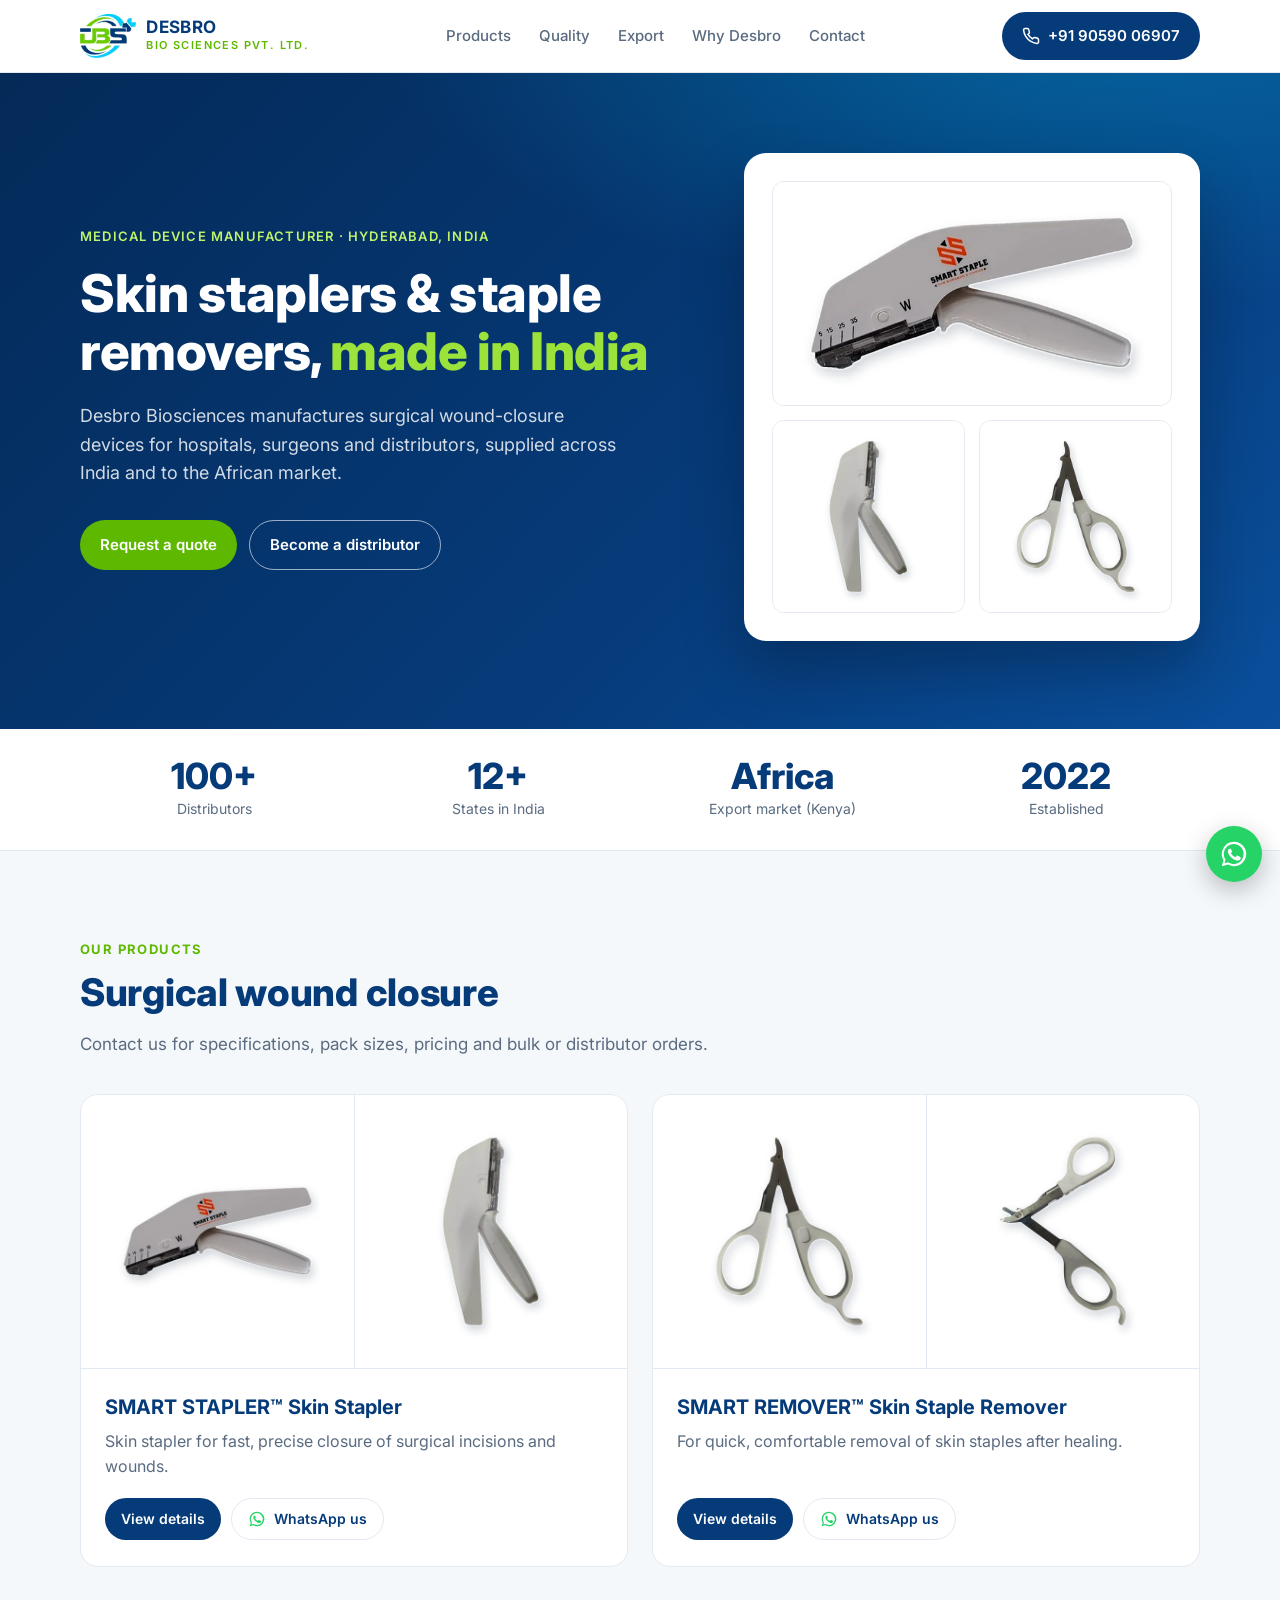
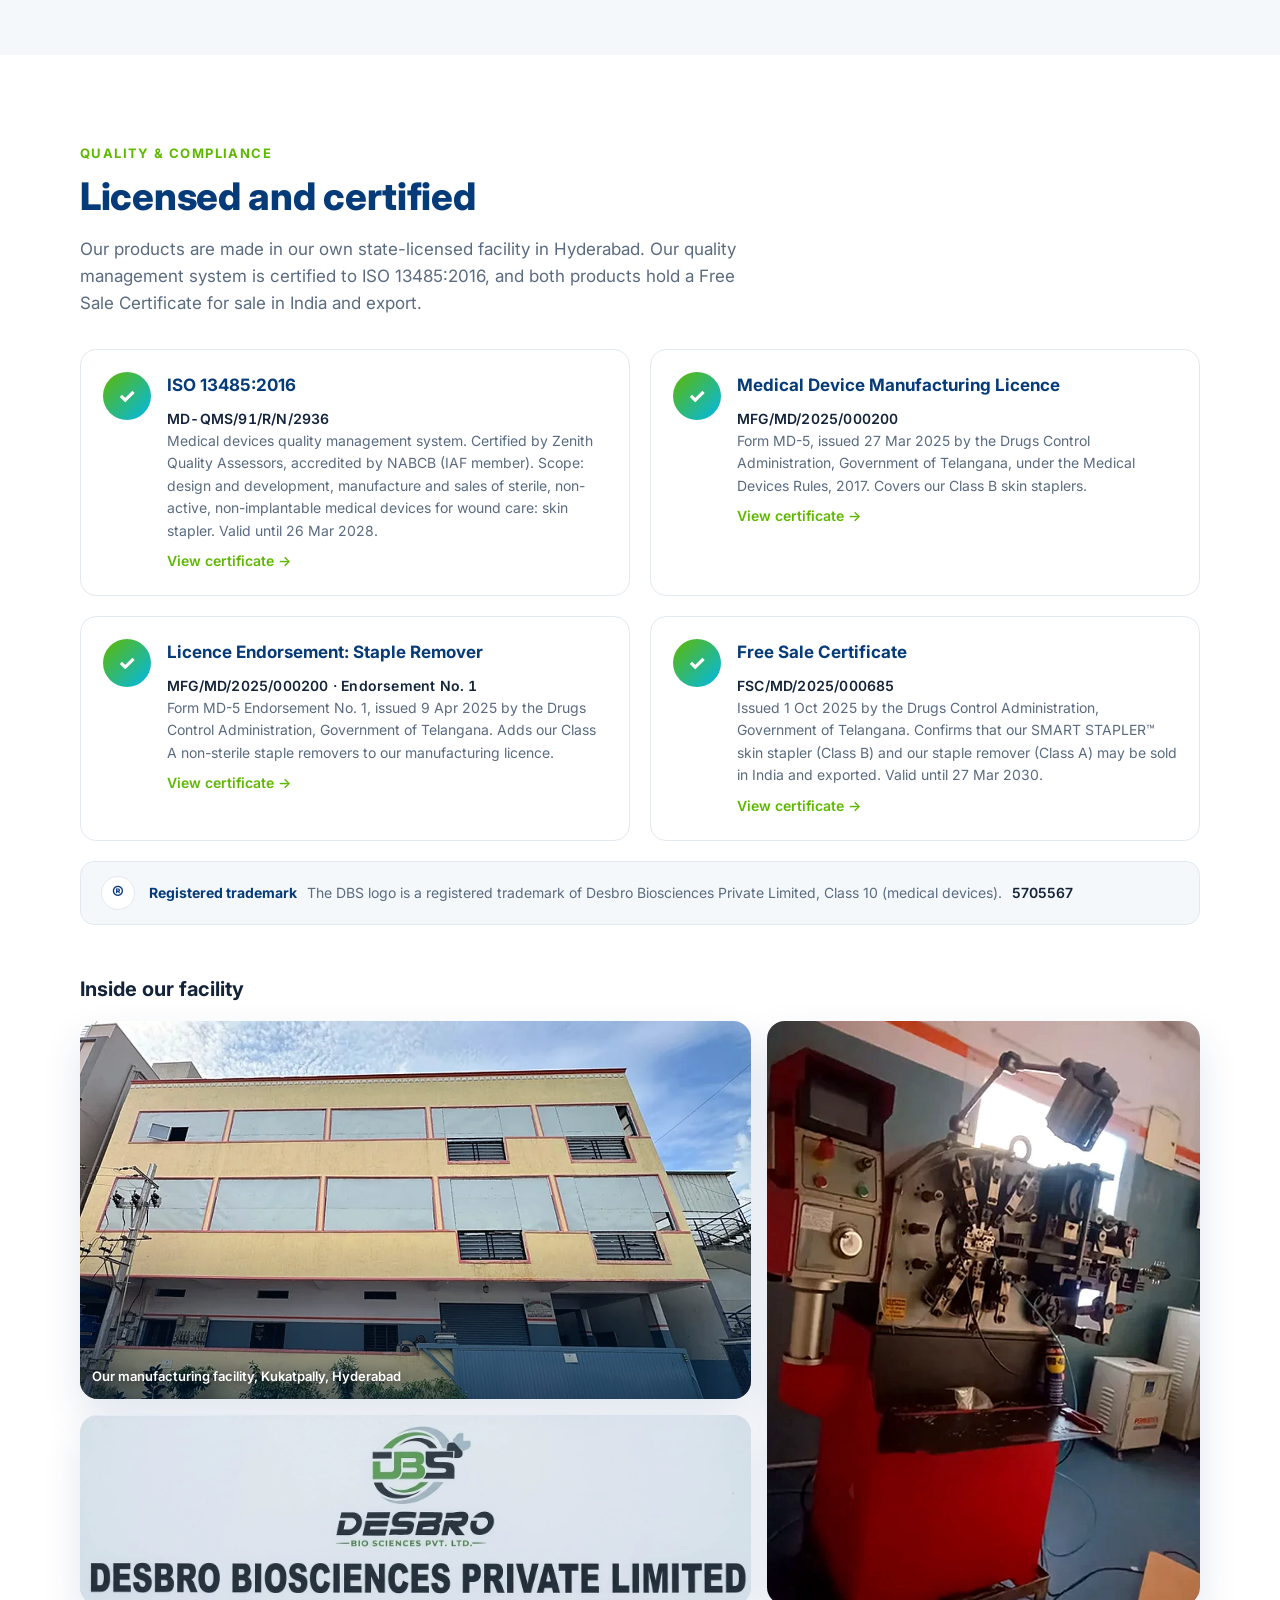
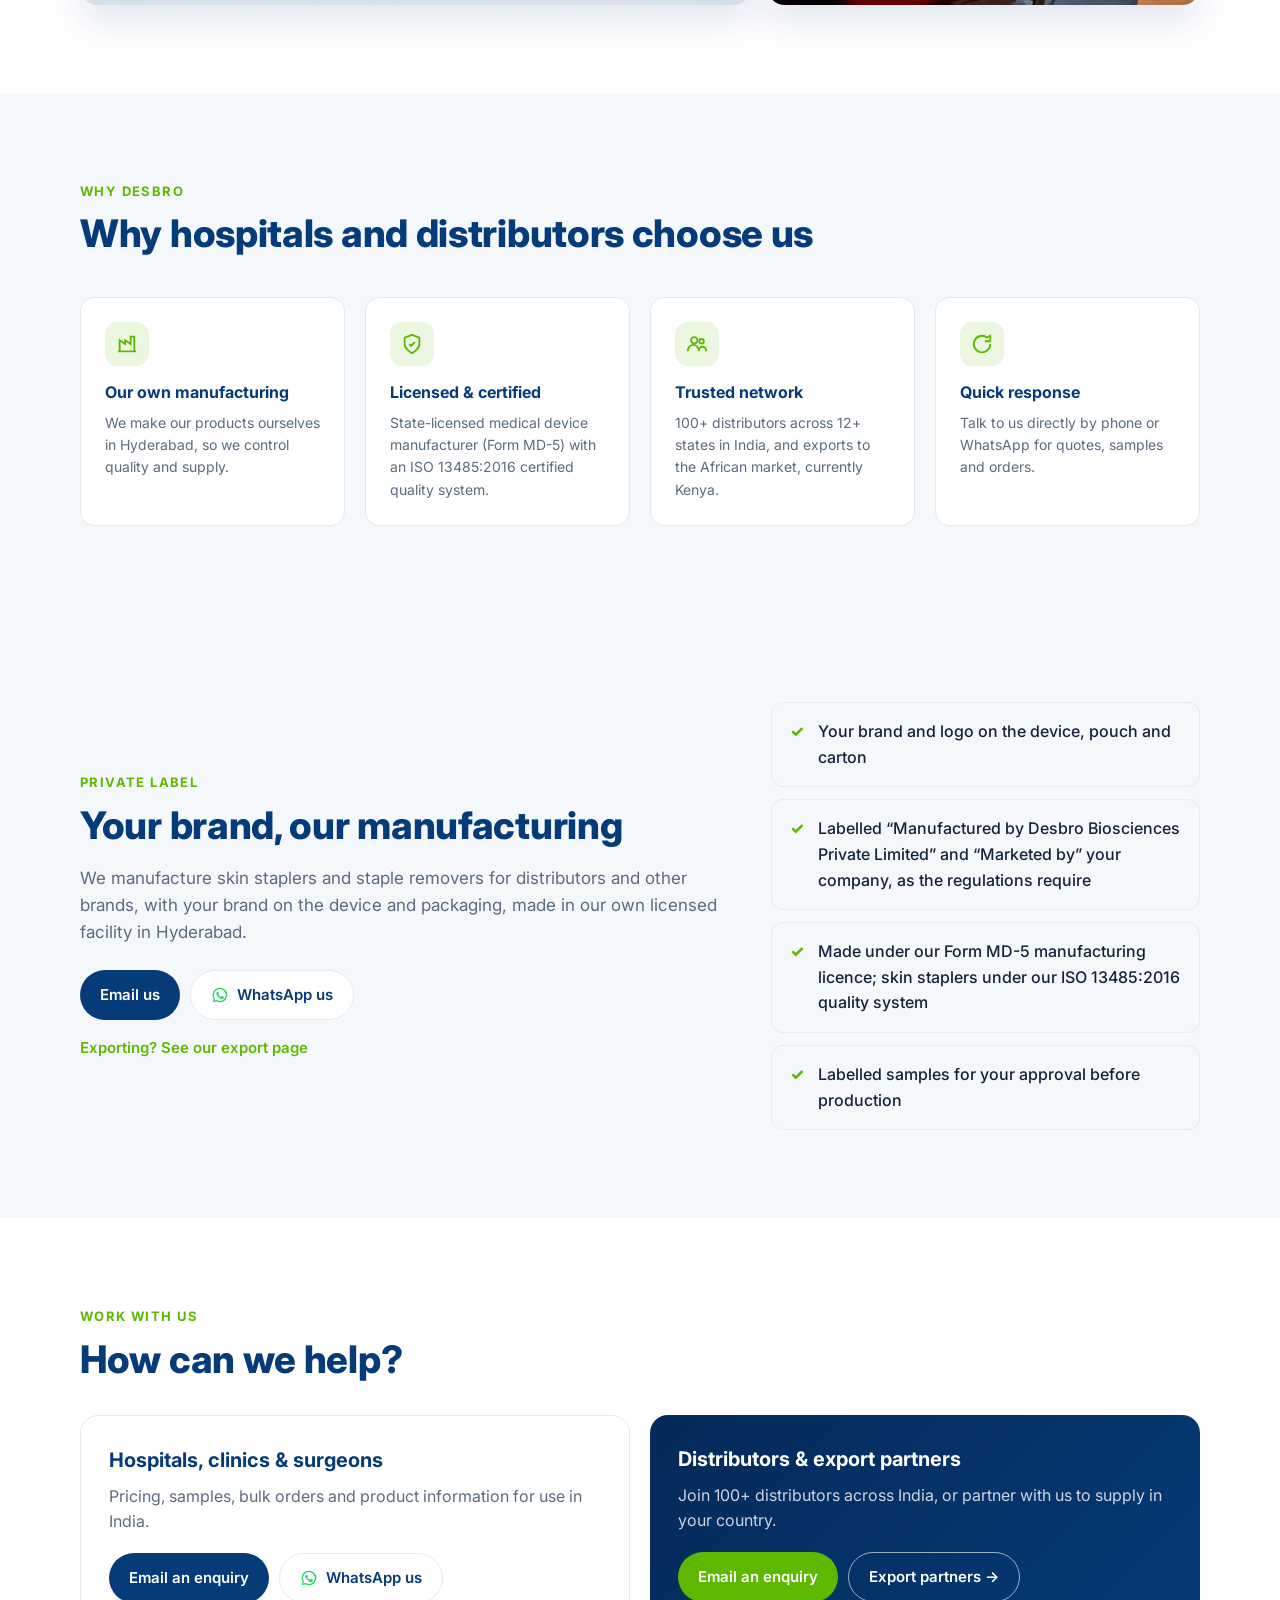
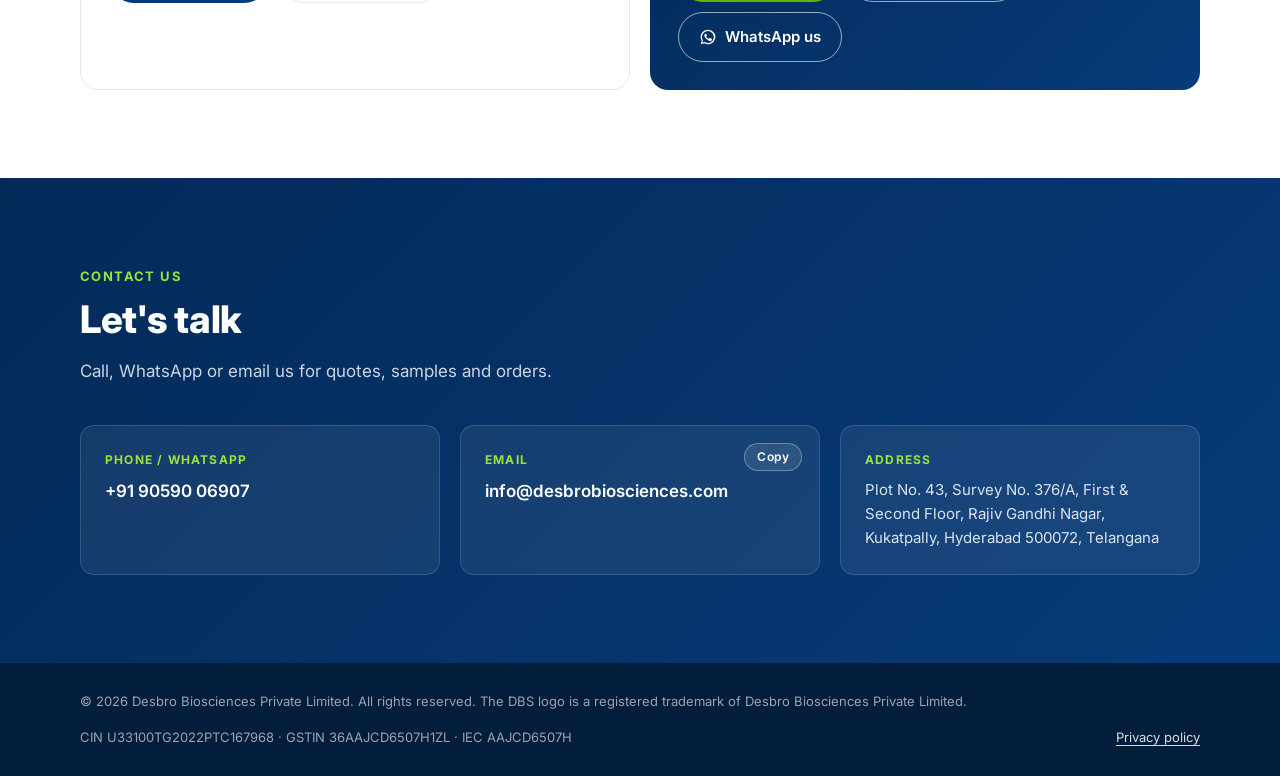
==== commit 859b9dc0: "SEO: buyer-led metadata, Product/FAQ structured data - Rewrite titles and meta descriptions to lead " ====
--- a/index.html
+++ b/index.html
@@ -1,272 +1,287 @@
 <!doctype html>
-<html lang="en" data-type="product" data-radius="soft" data-buttons="pill" data-motion>
+<html lang="en">
 <head>
 <meta charset="utf-8">
-<meta name="viewport" content="width=device-width, initial-scale=1, viewport-fit=cover">
-<title>Desbro Biosciences: skin staplers and staple removers made in Hyderabad</title>
-<meta name="description" content="Desbro Biosciences Private Limited, Hyderabad: state-licensed manufacturer of SMART STAPLER™ surgical skin staplers and SMART REMOVER™ skin staple removers, ISO 13485:2016 certified. For hospitals, surgeons and distributors.">
+<meta name="viewport" content="width=device-width, initial-scale=1">
+<title>Skin Stapler Manufacturer in India | Desbro Biosciences, Hyderabad</title>
 <link rel="canonical" href="https://desbrobiosciences.com/">
 <meta property="og:url" content="https://desbrobiosciences.com/">
 <meta property="og:type" content="website">
-<meta property="og:title" content="Desbro Biosciences Pvt. Ltd.">
-<meta property="og:description" content="Skin staplers and staple removers, made in India.">
+<meta name="twitter:card" content="summary_large_image">
+<script type="application/ld+json">{"@context": "https://schema.org", "@type": "Organization", "@id": "https://desbrobiosciences.com/#org", "name": "Desbro Biosciences", "legalName": "Desbro Biosciences Private Limited", "url": "https://desbrobiosciences.com/", "logo": "https://desbrobiosciences.com/img/logo.webp", "foundingDate": "2022", "description": "Hyderabad-based manufacturer of surgical skin staplers and skin staple removers.", "email": "info@desbrobiosciences.com", "telephone": "+91-90590-06907", "address": {"@type": "PostalAddress", "streetAddress": "Plot No. 43, Survey No. 376/A, First & Second Floor, Rajiv Gandhi Nagar, Kukatpally", "addressLocality": "Hyderabad", "postalCode": "500072", "addressRegion": "Telangana", "addressCountry": "IN"}, "contactPoint": {"@type": "ContactPoint", "telephone": "+91-90590-06907", "contactType": "sales", "areaServed": ["IN", "KE"], "availableLanguage": ["en", "hi", "te"]}, "areaServed": ["IN", "KE"], "identifier": [{"@type": "PropertyValue", "name": "CIN", "value": "U33100TG2022PTC167968"}, {"@type": "PropertyValue", "name": "GSTIN", "value": "36AAJCD6507H1ZL"}, {"@type": "PropertyValue", "name": "Import Export Code", "value": "AAJCD6507H"}], "hasCredential": [{"@type": "EducationalOccupationalCredential", "credentialCategory": "ISO 13485:2016 certification", "identifier": "MD-QMS/91/R/N/2936", "recognizedBy": {"@type": "Organization", "name": "Zenith Quality Assessors Pvt. Ltd. (NABCB accredited)"}}, {"@type": "EducationalOccupationalCredential", "credentialCategory": "Form MD-5 medical device manufacturing licence", "identifier": "MFG/MD/2025/000200", "recognizedBy": {"@type": "Organization", "name": "Drugs Control Administration, Government of Telangana"}}], "sameAs": ["https://www.indiamart.com/desbrobiosciences/", "https://www.linkedin.com/company/desbro-biosciences/"]}</script>
+<script type="application/ld+json">{"@context": "https://schema.org", "@type": "WebSite", "name": "Desbro Biosciences", "url": "https://desbrobiosciences.com/"}</script>
+
+<meta name="description" content="ISO 13485:2016 certified, Form MD-5 licensed manufacturer of disposable skin staplers and staple removers in Hyderabad, India. HS code 9018 90 29.">
+<link rel="icon" href="img/mark.webp">
+<meta property="og:title" content="Skin Stapler Manufacturer in India | Desbro Biosciences">
+<meta property="og:description" content="Disposable skin staplers and staple removers from a licensed, ISO 13485:2016 certified manufacturer in Hyderabad, India.">
 <meta property="og:image" content="https://desbrobiosciences.com/img/og-image.jpg">
 <meta property="og:image:width" content="1200">
 <meta property="og:image:height" content="630">
-<meta name="twitter:card" content="summary_large_image">
-<link rel="icon" href="img/mark.webp">
-<meta name="theme-color" content="#ffffff">
-<meta name="site-kind" content="other">
-<meta name="page-type" content="product">
-<script type="application/ld+json">{"@context": "https://schema.org", "@type": "Organization", "@id": "https://desbrobiosciences.com/#org", "name": "Desbro Biosciences", "legalName": "Desbro Biosciences Private Limited", "url": "https://desbrobiosciences.com/", "logo": "https://desbrobiosciences.com/img/logo.webp", "foundingDate": "2022", "description": "Hyderabad-based manufacturer of surgical skin staplers and skin staple removers.", "email": "info@desbrobiosciences.com", "telephone": "+91-90590-06907", "address": {"@type": "PostalAddress", "streetAddress": "Plot No. 43, Survey No. 376/A, First & Second Floor, Rajiv Gandhi Nagar, Kukatpally", "addressLocality": "Hyderabad", "postalCode": "500072", "addressRegion": "Telangana", "addressCountry": "IN"}, "contactPoint": {"@type": "ContactPoint", "telephone": "+91-90590-06907", "contactType": "sales", "areaServed": "IN", "availableLanguage": ["en", "hi", "te"]}, "sameAs": ["https://www.indiamart.com/desbrobiosciences/", "https://www.linkedin.com/company/desbro-biosciences/"]}</script>
-<script type="application/ld+json">{"@context": "https://schema.org", "@type": "WebSite", "name": "Desbro Biosciences", "url": "https://desbrobiosciences.com/"}</script>
 <link rel="preconnect" href="https://fonts.googleapis.com">
 <link rel="preconnect" href="https://fonts.gstatic.com" crossorigin>
-<link href="https://fonts.googleapis.com/css2?family=Figtree:wght@400..700&display=swap" rel="stylesheet">
-<link rel="stylesheet" href="assets/system.css">
-<link rel="stylesheet" href="assets/ui/cards.css">
-<link rel="stylesheet" href="assets/motion/motion.css">
-<link rel="stylesheet" href="assets/layout/layout.css">
-<link rel="stylesheet" href="assets/icons/icon.css">
-<link rel="stylesheet" href="assets/moments/word-highlight/moment.css">
-<link rel="stylesheet" href="assets/moments/picture-develops/moment.css">
-<style>
-:root {
-  --p-bg: #ffffff; --p-surface: #f2f5f8; --p-ink: #13213a; --p-muted: #636e81;
-  --p-accent: #0a4f9c; --p-accent-ink: #ffffff; --p-action: #0a4f9c; --p-action-ink: #ffffff;
-  --p-inv-bg: #13213a; --p-inv-surface: #202e46; --p-inv-ink: #ffffff; --p-inv-muted: #9ca3b0;
-  --p-inv-accent: #ffffff; --p-inv-accent-ink: #13213a; --p-inv-action: #ffffff; --p-inv-action-ink: #13213a;
-  --font-display: "Figtree", system-ui, sans-serif;
-  --font-text: "Figtree", system-ui, sans-serif;
-  --display-weight: 400;
-  --display-tracking: -0.025em;
-  --display-tracking-xl: -0.035em;
-}
-</style>
-<script>document.documentElement.classList.add('m-enter');setTimeout(()=>document.documentElement.classList.add('m-enter-done'),700)</script>
-<script>document.documentElement.classList.add('mo-js');setTimeout(()=>document.documentElement.classList.add('mo-safe'),2500)</script>
-<link rel="modulepreload" href="assets/moments/moments.js">
-<link rel="modulepreload" href="assets/moments/lib.js">
-<link rel="modulepreload" href="assets/moments/word-highlight/moment.js">
-<link rel="modulepreload" href="assets/moments/picture-develops/moment.js">
-<!-- page CSS: only what sits inside a visual -->
-<style>
-  .nav__logo img { height: 40px; width: auto; display: block; }
-  .menu-card .panel { --p-h: 200px; background: #fff; }
-  .menu-card .panel .frame__img { object-fit: contain; padding: 16px; }
-  .hero__stage > img.is-cutout { padding: 0; }
-  .rows .rows__name small { display: block; font-weight: 400; color: var(--muted); font-size: var(--t-small); }
-  #products .tile__media { --tile-ratio: 16 / 9; background: #fff; border: 1px solid var(--line); transition: border-color 200ms var(--ease); }
-  #products .tile__media > img { object-fit: contain; padding: 24px; }
-  #products a.tile:hover .tile__media { border-color: var(--action); }
-  .cert, .develop, .facility-side, .pack { display: block; margin: 0; border-radius: var(--r-lg); overflow: hidden; }
-  .cert > img, .develop > img, .facility-side > img, .pack > img { display: block; width: 100%; height: 100%; object-fit: cover; }
-  .cert { height: clamp(320px, 100svh - 240px, 620px); background: #fff; }
-  .cert > img { object-position: 50% 0; }
-  .cert { border: 1px solid var(--p-inv-surface); transition: border-color 200ms var(--ease); }
-  a.cert:hover { border-color: var(--p-inv-ink); }
-  .develop { height: clamp(320px, 100svh - 240px, 620px); }
-  .facility-side { margin-top: var(--s-6); height: clamp(160px, 100svh - 560px, 300px); }
-  .pack { height: clamp(320px, 100svh - 240px, 560px); background: #0a0a0a; }
-  .pack > img { object-position: 50% 28%; }
-  @media (max-width: 1023px) {
-    #products .tile__media { --tile-ratio: 4 / 5; }
-    .cert, .develop, .pack { height: auto; aspect-ratio: 4 / 3; margin-top: var(--s-7); }
-    .cert, .pack { aspect-ratio: 21 / 9; }
-    .facility-side { display: none; }
-  }
-  @media (min-width: 640px) and (max-width: 1023px) { .hero--product .hero__stage { max-height: 520px; } .footer__lede { display: none; } }
-  @media (max-width: 639px) {
-    #products .tile__media { --tile-ratio: 5 / 2; }
-    #products .tile > p:not(.tile__facts), .partners-lead, #partners .rows__name small, #quality .rows__name small { display: none; }
-    .cert, .develop, .pack { margin-top: var(--s-6); }
-    .develop { aspect-ratio: 16 / 10; }
-    .cert, .pack { aspect-ratio: 5 / 2; }
-    .facility-side { display: block; height: auto; aspect-ratio: 16 / 10; }
-  }
-</style>
+<link href="https://fonts.googleapis.com/css2?family=Inter:wght@400;500;600;700;800&display=swap" rel="stylesheet">
+<link rel="stylesheet" href="style.css">
 </head>
 <body>
-<!-- type: product
-     deal: hero product (the client's stapler cut-out on the white stage), nav nav-cards, close close-word,
-     footer footer-columns, rhythm dark-band (#quality), buttons pill, mark: the client's own logo (DBS)
-     palette: the client's brand navy #0a4f9c from the DBS logo on a white ground, which the product
-     photographs are shot on; type figtree
-     moments: picture-develops (#facility, the building), word-highlight (#network, the statement)
-     client overrides: real address, phone, email and company numbers kept as on the old site;
-     only the client's own photographs. -->
-
-<header class="nav">
-  <div class="wrap nav__bar">
-    <a class="skip-link" href="#top">Skip to content</a>
-    <a class="nav__logo" href="#top"><img src="img/logo-160.webp" alt="Desbro Biosciences" width="54" height="40"></a>
-    <nav class="nav__links" aria-label="Main">
-      <div class="nav__item">
-        <a class="nav__link" href="#products">Products <svg class="chev" viewBox="0 0 12 12" aria-hidden="true"><path d="M3 4.5l3 3 3-3" fill="none" stroke="currentColor" stroke-width="1.5" stroke-linecap="round" stroke-linejoin="round"/></svg></a>
-        <div class="nav__menu">
-          <div class="wrap grid">
-            <a class="menu-card span-4" href="skin-stapler/">
-              <div class="panel"><img class="frame__img" src="img/smart-stapler-640.webp" width="640" height="640" alt="SMART STAPLER skin stapler, side view" loading="lazy"></div>
-              <span class="t-card">SMART STAPLER™ skin stapler</span>
-              <span class="t-small muted">35 stainless steel staples, sterile, single use</span>
-            </a>
-            <a class="menu-card span-4" href="skin-staple-remover/">
-              <div class="panel"><img class="frame__img" src="img/staple-remover-640.webp" width="640" height="640" alt="SMART REMOVER skin staple remover, open" loading="lazy"></div>
-              <span class="t-card">SMART REMOVER™ staple remover</span>
-              <span class="t-small muted">Removes skin staples of any brand</span>
-            </a>
-            <a class="menu-card span-4" href="/export/">
-              <div class="panel"><img class="frame__img" src="img/export-pack-cover.webp" alt="Cover of the Desbro Export Partner Pack" width="768" height="1086" loading="lazy"></div>
-              <span class="t-card">Export Partner Pack</span>
-              <span class="t-small muted">Licences, spec sheets and terms for importers</span>
-            </a>
-          </div>
+<!--
+  ============================================================
+  EDIT HERE: site settings. Fill these in; empty items stay hidden.
+  Add ?preview to the URL to see placeholders for anything still empty.
+  ============================================================
+-->
+<script>
+window.SITE = {
+  certifications: [
+    // Cards with a PDF show "View certificate", which opens a preview on the page (images in certs/preview/).
+    { name: "ISO 13485:2016", detail: "Medical devices quality management system. Certified by Zenith Quality Assessors, accredited by NABCB (IAF member). Scope: design and development, manufacture and sales of sterile, non-active, non-implantable medical devices for wound care: skin stapler. Valid until 26 Mar 2028.", number: "MD-QMS/91/R/N/2936", pdf: "certs/iso-13485-certificate.pdf", preview: ["certs/preview/iso-1.webp"] },
+    { name: "Medical Device Manufacturing Licence", detail: "Form MD-5, issued 27 Mar 2025 by the Drugs Control Administration, Government of Telangana, under the Medical Devices Rules, 2017. Covers our Class B skin staplers.", number: "MFG/MD/2025/000200", pdf: "certs/md5-manufacturing-licence.pdf", preview: ["certs/preview/md5-1.webp","certs/preview/md5-2.webp"] },
+    { name: "Licence Endorsement: Staple Remover", detail: "Form MD-5 Endorsement No. 1, issued 9 Apr 2025 by the Drugs Control Administration, Government of Telangana. Adds our Class A non-sterile staple removers to our manufacturing licence.", number: "MFG/MD/2025/000200 · Endorsement No. 1", pdf: "certs/md5-endorsement-1-remover.pdf", preview: ["certs/preview/md5-endorsement-1.webp"] },
+    { name: "Free Sale Certificate", detail: "Issued 1 Oct 2025 by the Drugs Control Administration, Government of Telangana. Confirms that our SMART STAPLER™ skin stapler (Class B) and our staple remover (Class A) may be sold in India and exported. Valid until 27 Mar 2030.", number: "FSC/MD/2025/000685", pdf: "certs/free-sale-certificate.pdf", preview: ["certs/preview/fsc-1.webp"] }
+  ],
+  // Shown as a single text strip under the certificate cards.
+  trademark: { text: "The DBS logo is a registered trademark of Desbro Biosciences Private Limited, Class 10 (medical devices).", number: "5705567" },
+  // Factory / team photos. Put files in img/factory/ and list them here, e.g. { src: "img/factory/line.webp", caption: "Assembly line" }
+  factoryPhotos: [
+    { src: "img/factory/facility-exterior.webp", caption: "Our manufacturing facility, Kukatpally, Hyderabad", slot: "fa" },
+    { src: "img/factory/facility-machinery.webp", slot: "fb" },
+    { src: "img/factory/facility-signboard.webp", caption: "Desbro Biosciences Private Limited", slot: "fc" }
+  ],
+  // Private label / contract manufacturing section (confirmed by Desbro 2026-11-19).
+  showContractManufacturing: true
+};
+</script>
+
+<header>
+  <div class="wrap nav">
+    <a class="brand" href="#top"><img src="img/mark.webp" alt="Desbro Biosciences logo"><div><b>DESBRO</b><small>Bio Sciences Pvt. Ltd.</small></div></a>
+    <nav class="links" id="siteNav"><a href="#products">Products</a><a href="#quality">Quality</a><a href="/export/">Export</a><a href="#why">Why Desbro</a><a href="#contact">Contact</a><a class="nav-mail" href="mailto:info@desbrobiosciences.com">Email us</a></nav>
+    <div class="hq"><a class="hq-btn" href="tel:+919059006907" aria-label="Call Desbro"><svg viewBox="0 0 24 24" fill="none" stroke="currentColor" stroke-width="2" aria-hidden="true"><path d="M22 16.9v3a2 2 0 0 1-2.2 2 19.8 19.8 0 0 1-8.6-3.1 19.5 19.5 0 0 1-6-6A19.8 19.8 0 0 1 2.1 4.2 2 2 0 0 1 4.1 2h3a2 2 0 0 1 2 1.7c.1.9.4 1.8.7 2.7a2 2 0 0 1-.5 2.1L8 9.8a16 16 0 0 0 6 6l1.3-1.3a2 2 0 0 1 2.1-.4c.9.3 1.8.6 2.7.7a2 2 0 0 1 1.7 2z"/></svg></a><a class="hq-btn hq-wa" href="https://wa.me/919059006907?text=Hi%2C%20I%27d%20like%20details%20on%20the%20Desbro%20SMART%20STAPLER%20skin%20stapler." target="_blank" rel="noopener" aria-label="WhatsApp Desbro"><svg viewBox="0 0 32 32" aria-hidden="true"><path d="M16 3a13 13 0 0 0-11.2 19.6L3 29l6.6-1.7A13 13 0 1 0 16 3zm0 23.6c-2 0-4-.6-5.7-1.6l-.4-.2-3.9 1 1-3.8-.3-.4A10.6 10.6 0 1 1 16 26.6zm5.8-7.9c-.3-.2-1.9-.9-2.2-1-.3-.1-.5-.2-.7.2l-1 1.2c-.2.2-.4.2-.7.1a8.7 8.7 0 0 1-4.3-3.8c-.3-.6.3-.5 1-1.7.1-.2 0-.4 0-.5l-1-2.4c-.3-.6-.5-.5-.7-.5h-.6c-.2 0-.6.1-.9.4-.3.3-1.2 1.1-1.2 2.8s1.2 3.2 1.4 3.5c.2.2 2.4 3.7 5.8 5.1 2.2.9 3 1 4.1.8.7-.1 1.9-.8 2.2-1.5.3-.7.3-1.4.2-1.5l-.6-.4z"/></svg></a><button type="button" class="menu-btn" aria-label="Open menu" aria-expanded="false" aria-controls="siteNav"><span></span><span></span><span></span></button></div>
+    <a class="btn btn-p" href="tel:+919059006907"><svg viewBox="0 0 24 24" fill="none" stroke="currentColor" stroke-width="2"><path d="M22 16.9v3a2 2 0 0 1-2.2 2 19.8 19.8 0 0 1-8.6-3.1 19.5 19.5 0 0 1-6-6A19.8 19.8 0 0 1 2.1 4.2 2 2 0 0 1 4.1 2h3a2 2 0 0 1 2 1.7c.1.9.4 1.8.7 2.7a2 2 0 0 1-.5 2.1L8 9.8a16 16 0 0 0 6 6l1.3-1.3a2 2 0 0 1 2.1-.4c.9.3 1.8.6 2.7.7a2 2 0 0 1 1.7 2z"/></svg><span>+91 90590 06907</span></a>
+  </div>
+</header>
+
+<main id="top">
+<div class="hero" id="hero">
+  <canvas id="fx" aria-hidden="true"></canvas>
+  <div class="wrap">
+    <div>
+      <div class="tag">Medical device manufacturer · Hyderabad, India</div>
+      <h1>Skin staplers &amp; staple removers, <em>made in India</em></h1>
+      <p>Desbro Biosciences manufactures surgical wound-closure devices for hospitals, surgeons and distributors, supplied across India and to the African market.</p>
+      <div class="cta">
+        <a class="btn btn-g" href="#contact">Request a quote</a>
+        <a class="btn btn-o" href="#distributors">Become a distributor</a>
+      </div>
+    </div>
+    <div class="hero-card hero-card-3" aria-hidden="true">
+      <img class="big" src="img/smart-stapler-wide.webp" alt="">
+      <img class="hs" src="img/skin-stapler.webp" alt="">
+      <img class="hs" src="img/staple-remover-2.webp" alt="">
+    </div>
+  </div>
+</div>
+
+<div class="stats">
+  <div class="wrap">
+    <div><b>100+</b><span>Distributors</span></div>
+    <div><b>12+</b><span>States in India</span></div>
+    <div><b>Africa</b><span>Export market (Kenya)</span></div>
+    <div><b>2022</b><span>Established</span></div>
+  </div>
+</div>
+
+<section id="products" class="products">
+  <div class="wrap">
+    <div class="eyebrow">Our products</div>
+    <h2>Surgical wound closure</h2>
+    <p class="lead">Contact us for specifications, pack sizes, pricing and bulk or distributor orders.</p>
+    <div class="pgrid">
+      <article class="pcard">
+        <div class="pimgs"><img src="img/smart-stapler.webp" alt="Desbro SMART STAPLER™ surgical skin stapler, side view" loading="lazy"><img src="img/skin-stapler.webp" alt="Desbro skin stapler, front view" loading="lazy"></div>
+        <div class="b">
+          <h3><a href="skin-stapler/">SMART STAPLER™ Skin Stapler</a></h3>
+          <p>Skin stapler for fast, precise closure of surgical incisions and wounds.</p>
+          <div class="pact"><a class="btn btn-p sm" href="skin-stapler/">View details</a><a class="btn btn-l sm" href="https://wa.me/919059006907?text=Hi%2C%20I%27d%20like%20details%20on%20the%20Desbro%20SMART%20STAPLER%20skin%20stapler." target="_blank" rel="noopener"><svg class="wai" viewBox="0 0 32 32" fill="currentColor" aria-hidden="true"><path d="M16 3a13 13 0 0 0-11.2 19.6L3 29l6.6-1.7A13 13 0 1 0 16 3zm0 23.6c-2 0-4-.6-5.7-1.6l-.4-.2-3.9 1 1-3.8-.3-.4A10.6 10.6 0 1 1 16 26.6zm5.8-7.9c-.3-.2-1.9-.9-2.2-1-.3-.1-.5-.2-.7.2l-1 1.2c-.2.2-.4.2-.7.1a8.7 8.7 0 0 1-4.3-3.8c-.3-.6.3-.5 1-1.7.1-.2 0-.4 0-.5l-1-2.4c-.3-.6-.5-.5-.7-.5h-.6c-.2 0-.6.1-.9.4-.3.3-1.2 1.1-1.2 2.8s1.2 3.2 1.4 3.5c.2.2 2.4 3.7 5.8 5.1 2.2.9 3 1 4.1.8.7-.1 1.9-.8 2.2-1.5.3-.7.3-1.4.2-1.5l-.6-.4z"/></svg>WhatsApp us</a></div>
         </div>
+      </article>
+      <article class="pcard">
+        <div class="pimgs"><img src="img/staple-remover-2.webp" alt="Desbro SMART REMOVER skin staple remover, front view" loading="lazy"><img src="img/staple-remover.webp" alt="Desbro SMART REMOVER skin staple remover, open" loading="lazy"></div>
+        <div class="b">
+          <h3><a href="skin-staple-remover/">SMART REMOVER™ Skin Staple Remover</a></h3>
+          <p>For quick, comfortable removal of skin staples after healing.</p>
+          <div class="pact"><a class="btn btn-p sm" href="skin-staple-remover/">View details</a><a class="btn btn-l sm" href="https://wa.me/919059006907?text=Hi%2C%20I%27d%20like%20details%20on%20the%20Desbro%20skin%20staple%20remover." target="_blank" rel="noopener"><svg class="wai" viewBox="0 0 32 32" fill="currentColor" aria-hidden="true"><path d="M16 3a13 13 0 0 0-11.2 19.6L3 29l6.6-1.7A13 13 0 1 0 16 3zm0 23.6c-2 0-4-.6-5.7-1.6l-.4-.2-3.9 1 1-3.8-.3-.4A10.6 10.6 0 1 1 16 26.6zm5.8-7.9c-.3-.2-1.9-.9-2.2-1-.3-.1-.5-.2-.7.2l-1 1.2c-.2.2-.4.2-.7.1a8.7 8.7 0 0 1-4.3-3.8c-.3-.6.3-.5 1-1.7.1-.2 0-.4 0-.5l-1-2.4c-.3-.6-.5-.5-.7-.5h-.6c-.2 0-.6.1-.9.4-.3.3-1.2 1.1-1.2 2.8s1.2 3.2 1.4 3.5c.2.2 2.4 3.7 5.8 5.1 2.2.9 3 1 4.1.8.7-.1 1.9-.8 2.2-1.5.3-.7.3-1.4.2-1.5l-.6-.4z"/></svg>WhatsApp us</a></div>
+        </div>
+      </article>
+    </div>
+  </div>
+</section>
+
+<section id="quality">
+  <div class="wrap">
+    <div class="eyebrow">Quality &amp; compliance</div>
+    <h2>Licensed and certified</h2>
+    <p class="lead">Our products are made in our own state-licensed facility in Hyderabad. Our quality management system is certified to ISO 13485:2016, and both products hold a Free Sale Certificate for sale in India and export.</p>
+    <div class="certs" id="certs"></div>
+    <div id="factory" class="factory" hidden>
+      <h3 class="sub">Inside our facility</h3>
+      <p class="swipe-hint">Swipe to see more →</p>
+      <div class="fgrid" id="fgrid"></div>
+    </div>
+  </div>
+</section>
+
+<section id="why" class="soft">
+  <div class="wrap">
+    <div class="eyebrow">Why Desbro</div>
+    <h2>Why hospitals and distributors choose us</h2>
+    <div class="why">
+      <div><i><svg viewBox="0 0 24 24" fill="none" stroke="currentColor" stroke-width="2"><path d="M2 20h20M4 20V8l6 4V8l6 4V4h4v16"/></svg></i><h4>Our own manufacturing</h4><p>We make our products ourselves in Hyderabad, so we control quality and supply.</p></div>
+      <div><i><svg viewBox="0 0 24 24" fill="none" stroke="currentColor" stroke-width="2"><path d="M12 22s8-4 8-10V5l-8-3-8 3v7c0 6 8 10 8 10z"/><path d="m9 12 2 2 4-4"/></svg></i><h4>Licensed &amp; certified</h4><p>State-licensed medical device manufacturer (Form MD-5) with an ISO 13485:2016 certified quality system.</p></div>
+      <div><i><svg viewBox="0 0 24 24" fill="none" stroke="currentColor" stroke-width="2"><circle cx="9" cy="8" r="3.5"/><circle cx="17" cy="9" r="2.5"/><path d="M2 20v-1a6 6 0 0 1 12 0v1M14 20v-1a4 4 0 0 1 8 0v1"/></svg></i><h4>Trusted network</h4><p>100+ distributors across 12+ states in India, and exports to the African market, currently Kenya.</p></div>
+      <div><i><svg viewBox="0 0 24 24" fill="none" stroke="currentColor" stroke-width="2"><path d="M21 12a9 9 0 1 1-3.5-7.1L21 3v6h-6"/></svg></i><h4>Quick response</h4><p>Talk to us directly by phone or WhatsApp for quotes, samples and orders.</p></div>
+    </div>
+  </div>
+</section>
+
+<section id="oem" hidden>
+  <div class="wrap oem">
+    <div>
+      <div class="eyebrow">Private label</div>
+      <h2>Your brand, our manufacturing</h2>
+      <p class="lead">We manufacture skin staplers and staple removers for distributors and other brands, with your brand on the device and packaging, made in our own licensed facility in Hyderabad.</p>
+      <div class="pact"><a class="btn btn-p" href="mailto:info@desbrobiosciences.com?subject=Private%20label%20enquiry">Email us</a><a class="btn btn-l" href="https://wa.me/919059006907?text=Hi%2C%20I%27m%20interested%20in%20private%20label%20skin%20staplers%2Fremovers%20from%20Desbro." target="_blank" rel="noopener"><svg class="wai" viewBox="0 0 32 32" fill="currentColor" aria-hidden="true"><path d="M16 3a13 13 0 0 0-11.2 19.6L3 29l6.6-1.7A13 13 0 1 0 16 3zm0 23.6c-2 0-4-.6-5.7-1.6l-.4-.2-3.9 1 1-3.8-.3-.4A10.6 10.6 0 1 1 16 26.6zm5.8-7.9c-.3-.2-1.9-.9-2.2-1-.3-.1-.5-.2-.7.2l-1 1.2c-.2.2-.4.2-.7.1a8.7 8.7 0 0 1-4.3-3.8c-.3-.6.3-.5 1-1.7.1-.2 0-.4 0-.5l-1-2.4c-.3-.6-.5-.5-.7-.5h-.6c-.2 0-.6.1-.9.4-.3.3-1.2 1.1-1.2 2.8s1.2 3.2 1.4 3.5c.2.2 2.4 3.7 5.8 5.1 2.2.9 3 1 4.1.8.7-.1 1.9-.8 2.2-1.5.3-.7.3-1.4.2-1.5l-.6-.4z"/></svg>WhatsApp us</a></div>
+      <p class="oem-link"><a href="/export/#private-label">Exporting? See our export page</a></p>
+    </div>
+    <ul class="ticks">
+      <li>Your brand and logo on the device, pouch and carton</li>
+      <li>Labelled &ldquo;Manufactured by Desbro Biosciences Private Limited&rdquo; and &ldquo;Marketed by&rdquo; your company, as the regulations require</li>
+      <li>Made under our Form MD-5 manufacturing licence; skin staplers under our ISO 13485:2016 quality system</li>
+      <li>Labelled samples for your approval before production</li>
+    </ul>
+  </div>
+</section>
+
+<section id="distributors">
+  <div class="wrap">
+    <div class="eyebrow">Work with us</div>
+    <h2>How can we help?</h2>
+    <div class="paths">
+      <div class="path">
+        <h3>Hospitals, clinics &amp; surgeons</h3>
+        <p>Pricing, samples, bulk orders and product information for use in India.</p>
+        <div class="pact"><a class="btn btn-p" href="mailto:info@desbrobiosciences.com?subject=Product%20enquiry%20(India)">Email an enquiry</a><a class="btn btn-l" href="https://wa.me/919059006907?text=Hi%2C%20I%27m%20enquiring%20about%20Desbro%20products%20for%20our%20hospital%2Fclinic." target="_blank" rel="noopener"><svg class="wai" viewBox="0 0 32 32" fill="currentColor" aria-hidden="true"><path d="M16 3a13 13 0 0 0-11.2 19.6L3 29l6.6-1.7A13 13 0 1 0 16 3zm0 23.6c-2 0-4-.6-5.7-1.6l-.4-.2-3.9 1 1-3.8-.3-.4A10.6 10.6 0 1 1 16 26.6zm5.8-7.9c-.3-.2-1.9-.9-2.2-1-.3-.1-.5-.2-.7.2l-1 1.2c-.2.2-.4.2-.7.1a8.7 8.7 0 0 1-4.3-3.8c-.3-.6.3-.5 1-1.7.1-.2 0-.4 0-.5l-1-2.4c-.3-.6-.5-.5-.7-.5h-.6c-.2 0-.6.1-.9.4-.3.3-1.2 1.1-1.2 2.8s1.2 3.2 1.4 3.5c.2.2 2.4 3.7 5.8 5.1 2.2.9 3 1 4.1.8.7-.1 1.9-.8 2.2-1.5.3-.7.3-1.4.2-1.5l-.6-.4z"/></svg>WhatsApp us</a></div>
       </div>
-      <div class="nav__item"><a class="nav__link" href="#quality">Quality</a></div>
-      <div class="nav__item"><a class="nav__link" href="#facility">Facility</a></div>
-      <div class="nav__item"><a class="nav__link" href="/export/">Export</a></div>
-      <div class="nav__item"><a class="nav__link" href="#contact">Contact</a></div>
-    </nav>
-    <div class="nav__actions">
-      <a class="nav__link" href="https://wa.me/919059006907?text=Hi%2C%20I%27d%20like%20details%20on%20the%20Desbro%20SMART%20STAPLER%20skin%20stapler." target="_blank" rel="noopener">WhatsApp</a>
-      <a class="btn btn--primary" href="mailto:info@desbrobiosciences.com?subject=Quote%20request">Request a quote</a>
-    </div>
-    <button class="nav__toggle" type="button" aria-expanded="false" aria-label="Menu">
-      <svg width="18" height="18" viewBox="0 0 18 18" aria-hidden="true"><path d="M2 5h14M2 13h14" stroke="currentColor" stroke-width="1.6" stroke-linecap="round"/></svg>
-    </button>
-  </div>
-</header>
-
-<main id="top">
-  <section class="hero hero--product" data-enter aria-labelledby="hero-h">
-    <div class="wrap"><div class="hero-text hero__in">
-      <div class="hero__head">
-        <div>
-          <h1 id="hero-h">Skin staplers made in Hyderabad</h1>
-          <p class="hero__lead">SMART STAPLER™ skin staplers and SMART REMOVER™ staple removers for hospitals, surgeons and distributors, from our ISO 13485:2016 certified facility.</p>
-        </div>
-        <div class="btn-row"><a class="btn btn--primary" href="mailto:info@desbrobiosciences.com?subject=Quote%20request">Request a quote<svg class="m-arrow" viewBox="0 0 12 12" aria-hidden="true"><path class="m-arrow__stem" d="M1 6h8"/><path class="m-arrow__head" d="M4.5 2.5 8 6l-3.5 3.5"/></svg></a><a class="btn btn--secondary" href="#products">See both products</a></div>
+      <div class="path dark">
+        <h3>Distributors &amp; export partners</h3>
+        <p>Join 100+ distributors across India, or partner with us to supply in your country.</p>
+        <div class="pact"><a class="btn btn-g" href="mailto:info@desbrobiosciences.com?subject=Distributor%20%2F%20export%20enquiry">Email an enquiry</a><a class="btn btn-o" href="/export/">Export partners →</a><a class="btn btn-o" href="https://wa.me/919059006907?text=Hi%2C%20I%27m%20interested%20in%20becoming%20a%20Desbro%20distributor." target="_blank" rel="noopener"><svg class="wai" viewBox="0 0 32 32" fill="currentColor" aria-hidden="true"><path d="M16 3a13 13 0 0 0-11.2 19.6L3 29l6.6-1.7A13 13 0 1 0 16 3zm0 23.6c-2 0-4-.6-5.7-1.6l-.4-.2-3.9 1 1-3.8-.3-.4A10.6 10.6 0 1 1 16 26.6zm5.8-7.9c-.3-.2-1.9-.9-2.2-1-.3-.1-.5-.2-.7.2l-1 1.2c-.2.2-.4.2-.7.1a8.7 8.7 0 0 1-4.3-3.8c-.3-.6.3-.5 1-1.7.1-.2 0-.4 0-.5l-1-2.4c-.3-.6-.5-.5-.7-.5h-.6c-.2 0-.6.1-.9.4-.3.3-1.2 1.1-1.2 2.8s1.2 3.2 1.4 3.5c.2.2 2.4 3.7 5.8 5.1 2.2.9 3 1 4.1.8.7-.1 1.9-.8 2.2-1.5.3-.7.3-1.4.2-1.5l-.6-.4z"/></svg>WhatsApp us</a></div>
       </div>
-      <div class="hero__stage">
-        <img class="is-cutout" src="img/smart-stapler-cutout.webp" srcset="img/smart-stapler-cutout-640.webp 640w, img/smart-stapler-cutout.webp 1076w" sizes="(max-width: 639px) 342px, 90vw" alt="Desbro SMART STAPLER skin stapler, side view, with its staple counter marks" width="1076" height="535" fetchpriority="high" data-source="client" data-subject="the SMART STAPLER skin stapler">
-      </div>
-    </div></div>
-  </section>
-
-  <section class="section" id="products" aria-labelledby="products-h">
-    <div class="wrap">
-      <div class="section-head">
-        <h2 id="products-h">Skin stapler and staple remover</h2>
-        <p>Sold by the box or by the carton, to hospitals directly and through distributors. Prices on request.</p>
-      </div>
-      <div class="grid">
-        <a class="tile span-6" href="skin-stapler/">
-          <div class="tile__media"><img src="img/skin-stapler.webp" srcset="img/skin-stapler-640.webp 640w, img/skin-stapler.webp 1000w" sizes="(max-width: 639px) 342px, (max-width: 1023px) 45vw, 600px" alt="SMART STAPLER skin stapler seen from the front" width="1000" height="1000" loading="lazy" data-source="client" data-subject="skin stapler, front"></div>
-          <div class="tile__head"><h3>SMART STAPLER™ skin stapler</h3></div>
-          <p class="tile__facts">Class B · 35 staples · EtO sterile · 10 per box</p>
-          <p>Closes skin incisions and lacerations with 316L stainless steel staples. A window shows how many are left.</p>
-        </a>
-        <a class="tile span-6" href="skin-staple-remover/">
-          <div class="tile__media"><img src="img/staple-remover-2.webp" srcset="img/staple-remover-2-640.webp 640w, img/staple-remover-2.webp 1000w" sizes="(max-width: 639px) 342px, (max-width: 1023px) 45vw, 600px" alt="SMART REMOVER skin staple remover, closed" width="1000" height="1000" loading="lazy" data-source="client" data-subject="staple remover"></div>
-          <div class="tile__head"><h3>SMART REMOVER™ staple remover</h3></div>
-          <p class="tile__facts">Class A · Stainless steel jaws · 20 per box</p>
-          <p>Takes skin staples out once the wound has healed, ours or any other brand’s.</p>
-        </a>
-      </div>
-    </div>
-  </section>
-
-  <section class="section ground-inverse" id="quality" aria-labelledby="quality-h">
-    <div class="wrap grid grid--top">
-      <div class="span-5">
-        <div class="section-head">
-          <h2 id="quality-h">Licensed to make skin staplers</h2>
-          <p>Our licences come from the Drugs Control Administration, Telangana. Our ISO certificate is from Zenith Quality Assessors.</p>
-        </div>
-        <ul class="rows">
-          <li><span class="rows__name">ISO 13485:2016<small>Quality system, valid to March 2028</small></span><a class="link rows__value" href="certs/iso-13485-certificate.pdf" target="_blank" rel="noopener">Open PDF</a></li>
-          <li><span class="rows__name">Form MD-5 licence<small>MFG/MD/2025/000200, Class B staplers</small></span><a class="link rows__value" href="certs/md5-manufacturing-licence.pdf" target="_blank" rel="noopener">Open PDF</a></li>
-          <li><span class="rows__name">Remover endorsement<small>Endorsement No. 1, Class A removers</small></span><a class="link rows__value" href="certs/md5-endorsement-1-remover.pdf" target="_blank" rel="noopener">Open PDF</a></li>
-          <li><span class="rows__name">Free Sale Certificate<small>India and export, valid to March 2030</small></span><a class="link rows__value" href="certs/free-sale-certificate.pdf" target="_blank" rel="noopener">Open PDF</a></li>
-        </ul>
-      </div>
-      <a class="cert span-7 start-6" href="certs/iso-13485-certificate.pdf" target="_blank" rel="noopener" aria-label="Open the ISO 13485:2016 certificate as a PDF"><img class="frame__img" src="certs/preview/iso-1.webp" srcset="certs/preview/iso-1-640.webp 640w, certs/preview/iso-1.webp 1241w" sizes="(max-width: 1023px) 100vw, 740px" alt="The Desbro ISO 13485:2016 certificate" width="1241" height="1755" loading="lazy" data-source="client" data-subject="ISO certificate"></a>
-    </div>
-  </section>
-
-  <section class="section statement" id="network" data-moment="word-highlight" aria-label="Where we supply">
-    <div class="wrap">
-      <p class="t-label">Where we supply</p>
-      <p class="mo-wh__text">More than 100 distributors in over 12 Indian states stock our staplers and removers. Hospitals also buy from us directly, and we export to <strong>Kenya</strong>.</p>
-    </div>
-  </section>
-
-  <section class="section" id="facility" aria-labelledby="facility-h">
-    <div class="wrap grid grid--top">
-      <div class="span-5">
-        <div class="section-head">
-          <h2 id="facility-h">Stapler factory in Kukatpally, Hyderabad</h2>
-          <p>Every stapler and remover is made on two floors in Rajiv Gandhi Nagar, under one licence, since 2022.</p>
-        </div>
-        <figure class="facility-side"><img src="img/factory/facility-machinery.webp" srcset="img/factory/facility-machinery-640.webp 640w, img/factory/facility-machinery.webp 864w" sizes="(max-width: 639px) 342px, 520px" alt="A wire-forming machine on the Desbro production floor" width="864" height="1150" loading="lazy" data-source="client" data-subject="production machinery"></figure>
-      </div>
-      <figure class="develop span-7 start-6" data-moment="picture-develops"><img src="img/factory/facility-exterior.webp" srcset="img/factory/facility-exterior-640.webp 640w, img/factory/facility-exterior.webp 1200w" sizes="(max-width: 639px) 342px, 1200px" alt="The Desbro Biosciences building in Kukatpally, Hyderabad" width="1200" height="674" loading="lazy" data-source="client" data-subject="the factory building"></figure>
-    </div>
-  </section>
-
-  <section class="section" id="partners" aria-labelledby="partners-h">
-    <div class="wrap grid grid--top">
-      <div class="span-5">
-        <div class="section-head">
-          <h2 id="partners-h">Ordering staplers and removers</h2>
-          <p class="partners-lead">Tell us who you are and what you need. We reply by phone, WhatsApp or email.</p>
-        </div>
-        <ul class="rows">
-          <li><span class="rows__name">Hospitals and clinics<small>Pricing, samples and bulk orders in India</small></span><a class="link rows__value" href="mailto:info@desbrobiosciences.com?subject=Product%20enquiry%20(India)">Email an enquiry</a></li>
-          <li><span class="rows__name">Distributors in India<small>Join our network across 12+ states</small></span><a class="link rows__value" href="mailto:info@desbrobiosciences.com?subject=Distributor%20enquiry">Apply to distribute</a></li>
-          <li><span class="rows__name">Importers abroad<small>Licences, spec sheets and export terms</small></span><a class="link rows__value" href="/export/">See the export page</a></li>
-          <li><span class="rows__name">Private label<small>Your brand on the device, pouch and carton</small></span><a class="link rows__value" href="/export/#private-label">Read the private label terms</a></li>
-        </ul>
-      </div>
-      <figure class="pack span-7 start-6"><img src="img/export-pack-cover.webp" alt="Cover of the Desbro Export Partner Pack: skin closure, made in India" width="768" height="1086" loading="lazy" data-source="client" data-subject="export partner pack"></figure>
-    </div>
-  </section>
+    </div>
+  </div>
+</section>
+
+<section id="contact" class="contact">
+  <div class="wrap">
+    <div class="eyebrow" style="color:#9be23a">Contact us</div>
+    <h2>Let's talk</h2>
+    <p class="lead">Call, WhatsApp or email us for quotes, samples and orders.</p>
+    <div class="cgrid">
+      <a class="citem" href="tel:+919059006907"><small>Phone / WhatsApp</small><b>+91 90590 06907</b></a>
+      <a class="citem" href="mailto:info@desbrobiosciences.com"><small>Email</small><b>info@desbrobiosciences.com</b></a>
+      <a class="citem" href="https://maps.google.com/?q=Rajiv+Gandhi+Nagar+Kukatpally+Hyderabad" target="_blank" rel="noopener"><small>Address</small><p>Plot No. 43, Survey No. 376/A, First &amp; Second Floor, Rajiv Gandhi Nagar, Kukatpally, Hyderabad 500072, Telangana</p></a>
+    </div>
+  </div>
+</section>
 </main>
 
-<footer class="footer closing g2m" id="contact" aria-labelledby="close-h">
-  <div class="wrap">
-    <div class="closing__cta close--word">
-      <div class="section-head--split">
-        <div><h2 id="close-h">Request a quote</h2><p class="t-lead">Call or WhatsApp +91 90590 06907, or email info@desbrobiosciences.com.</p></div>
-        <a class="btn btn--primary" href="mailto:info@desbrobiosciences.com?subject=Quote%20request">Request a quote<svg class="m-arrow" viewBox="0 0 12 12" aria-hidden="true"><path class="m-arrow__stem" d="M1 6h8"/><path class="m-arrow__head" d="M4.5 2.5 8 6l-3.5 3.5"/></svg></a>
-      </div>
-      <p class="close__word" aria-hidden="true">Desbro</p>
-    </div>
-    <div class="closing__links">
-      <div class="grid">
-        <div class="span-4 stack-4">
-          <a class="nav__logo" href="#top"><img src="img/logo-160.webp" alt="Desbro Biosciences" width="54" height="40" loading="lazy"></a>
-          <p class="footer__lede">Skin staplers and removers, made in Hyderabad.</p>
-          <address class="t-small muted">Plot No. 43, Survey No. 376/A, First &amp; Second Floor, Rajiv Gandhi Nagar, Kukatpally, Hyderabad 500072, Telangana</address>
-        </div>
-        <div class="span-2 footer__col"><h3>Products</h3><ul><li><a href="skin-stapler/">Skin stapler</a></li><li><a href="skin-staple-remover/">Staple remover</a></li><li><a href="/export/#private-label">Private label</a></li></ul></div>
-        <div class="span-2 footer__col"><h3>Company</h3><ul><li><a href="#quality">Quality</a></li><li><a href="#facility">Facility</a></li><li><a href="/export/">Export</a></li><li><a href="privacy-policy/">Privacy policy</a></li></ul></div>
-        <div class="span-2 footer__col"><h3>Downloads</h3><ul><li><a href="docs/Desbro-SMART-STAPLER-35W-Spec-Sheet.pdf">Stapler spec sheet</a></li><li><a href="docs/Desbro-SMART-REMOVER-Spec-Sheet.pdf">Remover spec sheet</a></li><li><a href="docs/Desbro-Export-Partner-Pack.pdf">Export Partner Pack</a></li></ul></div>
-        <div class="span-2 footer__col"><h3>Contact</h3><ul><li><a href="tel:+919059006907">+91 90590 06907</a></li><li><a href="https://wa.me/919059006907" target="_blank" rel="noopener">WhatsApp</a></li><li><a href="mailto:info@desbrobiosciences.com">Email us</a></li><li><a href="https://maps.google.com/?q=Rajiv+Gandhi+Nagar+Kukatpally+Hyderabad" target="_blank" rel="noopener">Map</a></li></ul></div>
-      </div>
-      <div class="footer__legal">
-        <span>&copy; <span id="y">2026</span> Desbro Biosciences Private Limited · DBS logo registered trademark No. 5705567 · CIN U33100TG2022PTC167968 · GSTIN 36AAJCD6507H1ZL · IEC AAJCD6507H</span>
-        <div class="socials"></div>
-      </div>
-    </div>
+<div class="cm" id="certModal" role="dialog" aria-modal="true" aria-labelledby="cmTitle" hidden>
+  <div class="cm-box">
+    <div class="cm-head">
+      <h3 class="cm-title" id="cmTitle"></h3>
+      <a class="cm-dl" href="#" target="_blank" rel="noopener">Download PDF</a>
+      <button type="button" class="cm-close" aria-label="Close preview">×</button>
+    </div>
+    <div class="cm-body"></div>
+  </div>
+</div>
+
+<footer>
+  <div class="wrap">
+    <span>© <span id="y">2026</span> Desbro Biosciences Private Limited. All rights reserved. The DBS logo is a registered trademark of Desbro Biosciences Private Limited.</span>
+    <span>CIN U33100TG2022PTC167968 · GSTIN 36AAJCD6507H1ZL · IEC AAJCD6507H</span>
+    <span><a href="privacy-policy/">Privacy policy</a></span>
   </div>
 </footer>
 
-<script>document.getElementById('y').textContent=new Date().getFullYear();</script>
-<script type="module" src="assets/system.js"></script>
-<script type="module" src="assets/motion/motion.js"></script>
-<script type="module" src="assets/layout/layout.js"></script>
+<a class="wa" href="https://wa.me/919059006907?text=Hi%2C%20I%27d%20like%20details%20on%20the%20Desbro%20SMART%20STAPLER%20skin%20stapler." target="_blank" rel="noopener" aria-label="Chat on WhatsApp"><svg viewBox="0 0 32 32"><path d="M16 3a13 13 0 0 0-11.2 19.6L3 29l6.6-1.7A13 13 0 1 0 16 3zm0 23.6c-2 0-4-.6-5.7-1.6l-.4-.2-3.9 1 1-3.8-.3-.4A10.6 10.6 0 1 1 16 26.6zm5.8-7.9c-.3-.2-1.9-.9-2.2-1-.3-.1-.5-.2-.7.2l-1 1.2c-.2.2-.4.2-.7.1a8.7 8.7 0 0 1-4.3-3.8c-.3-.6.3-.5 1-1.7.1-.2 0-.4 0-.5l-1-2.4c-.3-.6-.5-.5-.7-.5h-.6c-.2 0-.6.1-.9.4-.3.3-1.2 1.1-1.2 2.8s1.2 3.2 1.4 3.5c.2.2 2.4 3.7 5.8 5.1 2.2.9 3 1 4.1.8.7-.1 1.9-.8 2.2-1.5.3-.7.3-1.4.2-1.5l-.6-.4z"/></svg></a>
+
+<script>
+document.getElementById('y').textContent=new Date().getFullYear();
+(()=>{
+  const S=window.SITE, preview=/[?&]preview/.test(location.search); if(preview)document.body.classList.add('preview'); const esc=t=>String(t).replace(/[&<>"]/g,c=>({'&':'&amp;','<':'&lt;','>':'&gt;','"':'&quot;'}[c]));
+  // Certifications
+  const box=document.getElementById('certs');
+  box.innerHTML=S.certifications.map((c,i)=>{
+    const num=c.number?`<p class="no">${esc(c.number)}</p>`:(preview?'<p class="no"><span class="ph">Number to be added</span></p>':'');
+    const link=(c.preview&&c.preview.length)?`<button type="button" class="clink" data-cert="${i}">View certificate →</button>`:(c.pdf?`<a class="clink" href="${esc(c.pdf)}" target="_blank" rel="noopener">View certificate (PDF) →</a>`:(preview?'<span class="ph">PDF to be added</span>':''));
+    return `<div class="cert"><div class="seal">✓</div><div><h4>${esc(c.name)}</h4>${num}<p class="cdetail" id="cd${i}">${esc(c.detail)}</p><button type="button" class="cmore" aria-expanded="false" aria-controls="cd${i}">More details</button><div>${link}</div></div></div>`;
+  }).join('');
+  if(S.trademark&&S.trademark.text){
+    const t=document.createElement('div');t.className='tm';
+    t.innerHTML=`<span class="tmr">®</span><p><b>Registered trademark</b> ${esc(S.trademark.text)}${S.trademark.number?` <span class="tmn">${esc(S.trademark.number)}</span>`:''}</p>`;
+    box.after(t);
+  }
+  // Certificate preview
+  const modal=document.getElementById('certModal'),mBody=modal.querySelector('.cm-body'),mTitle=modal.querySelector('.cm-title'),mDl=modal.querySelector('.cm-dl'),mClose=modal.querySelector('.cm-close');
+  let lastFocus=null;
+  const openCert=i=>{const c=S.certifications[i];lastFocus=document.activeElement;mTitle.textContent=c.name;mDl.href=c.pdf;
+    mBody.innerHTML=c.preview.map((src,n)=>`<img src="${esc(src)}" alt="${esc(c.name)}, page ${n+1}">`).join('');
+    modal.hidden=false;document.body.classList.add('modal-open');mBody.scrollTop=0;mClose.focus();};
+  const closeCert=()=>{modal.hidden=true;document.body.classList.remove('modal-open');mBody.innerHTML='';if(lastFocus)lastFocus.focus();};
+  box.addEventListener('click',e=>{const b=e.target.closest('[data-cert]');if(b)openCert(+b.dataset.cert);const m=e.target.closest('.cmore');if(m){const c=m.closest('.cert');const o=c.classList.toggle('open');m.setAttribute('aria-expanded',o);m.textContent=o?'Less details':'More details';}});
+  mClose.addEventListener('click',closeCert);
+  modal.addEventListener('click',e=>{if(e.target===modal)closeCert();});
+  document.addEventListener('keydown',e=>{if(e.key==='Escape'&&!modal.hidden)closeCert();});
+  // Factory photos
+  const fp=S.factoryPhotos, f=document.getElementById('factory'), g=document.getElementById('fgrid');
+  if(fp.length){f.hidden=false;g.classList.add('bento');g.innerHTML=fp.map(p=>`<figure class="${esc(p.slot||'')}"><img src="${esc(p.src)}" alt="${esc(p.caption||'Desbro facility')}" loading="lazy">${p.caption?`<figcaption>${esc(p.caption)}</figcaption>`:''}</figure>`).join('');}
+  else if(preview){f.hidden=false;g.innerHTML=['Production floor','Clean room / assembly','Quality testing','Packaging & dispatch'].map(t=>`<figure class="phbox"><span>Photo: ${t}</span></figure>`).join('');}
+  // Contract manufacturing
+  if(S.showContractManufacturing||preview) document.getElementById('oem').hidden=false;
+})();
+</script>
+
+<script>
+(()=>{
+const hero=document.getElementById('hero'),cv=document.getElementById('fx'),cx=cv.getContext('2d'),card=hero.querySelector('.hero-card');
+const reduce=matchMedia('(prefers-reduced-motion: reduce)').matches, touch=matchMedia('(pointer: coarse)').matches;
+const COLS=['255,255,255','0,200,255','155,226,58'];
+let W,H,dpr,P=[],m={x:-9999,y:-9999,on:false},run=true,raf;
+function size(){dpr=Math.min(devicePixelRatio||1,2);W=hero.clientWidth;H=hero.clientHeight;cv.width=W*dpr;cv.height=H*dpr;cx.setTransform(dpr,0,0,dpr,0,0);
+ const n=Math.min(touch?45:110,Math.round(W*H/(touch?14000:9000)));
+ P=Array.from({length:n},()=>({x:Math.random()*W,y:Math.random()*H,vx:(Math.random()-.5)*.35,vy:(Math.random()-.5)*.35,r:Math.random()*1.8+1,c:COLS[Math.random()<.6?0:Math.random()<.5?1:2]}));}
+function frame(){cx.clearRect(0,0,W,H);const L=W<700?95:135;
+ for(const p of P){
+  if(m.on){const dx=p.x-m.x,dy=p.y-m.y,d=Math.hypot(dx,dy);if(d<150&&d>0){const f=(150-d)/150*.6;p.vx+=dx/d*f*.12;p.vy+=dy/d*f*.12;}}
+  p.vx*=.985;p.vy*=.985;const sp=Math.hypot(p.vx,p.vy);if(sp<.12){p.vx+=(Math.random()-.5)*.05;p.vy+=(Math.random()-.5)*.05;}
+  p.x+=p.vx;p.y+=p.vy;if(p.x<-10)p.x=W+10;if(p.x>W+10)p.x=-10;if(p.y<-10)p.y=H+10;if(p.y>H+10)p.y=-10;}
+ for(let i=0;i<P.length;i++){const a=P[i];
+  for(let j=i+1;j<P.length;j++){const b=P[j],d=Math.hypot(a.x-b.x,a.y-b.y);if(d<L){cx.strokeStyle=`rgba(${a.c},${(1-d/L)*.22})`;cx.lineWidth=1;cx.beginPath();cx.moveTo(a.x,a.y);cx.lineTo(b.x,b.y);cx.stroke();}}
+  if(m.on){const d=Math.hypot(a.x-m.x,a.y-m.y);if(d<200){cx.strokeStyle=`rgba(0,200,255,${(1-d/200)*.5})`;cx.beginPath();cx.moveTo(a.x,a.y);cx.lineTo(m.x,m.y);cx.stroke();}}}
+ for(const p of P){cx.fillStyle=`rgba(${p.c},.85)`;cx.beginPath();cx.arc(p.x,p.y,p.r,0,6.283);cx.fill();}
+ if(run&&!reduce)raf=requestAnimationFrame(frame);}
+size();frame();
+addEventListener('resize',()=>{size();if(reduce)frame();});
+if(!reduce){
+ if(!touch){hero.addEventListener('pointermove',e=>{const r=hero.getBoundingClientRect();m.x=e.clientX-r.left;m.y=e.clientY-r.top;m.on=true;
+   if(card&&W>860){const tx=(m.x/W-.5)*10,ty=(m.y/H-.5)*10;card.style.transform=`perspective(900px) rotateY(${tx}deg) rotateX(${-ty}deg)`;}});
+  hero.addEventListener('pointerleave',()=>{m.on=false;if(card)card.style.transform='';});}
+ new IntersectionObserver(([e])=>{run=e.isIntersecting;cancelAnimationFrame(raf);if(run)raf=requestAnimationFrame(frame);}).observe(hero);
+ document.addEventListener('visibilitychange',()=>{run=!document.hidden;cancelAnimationFrame(raf);if(run)raf=requestAnimationFrame(frame);});}
+})();
+</script>
+<script src="site.js" defer></script>
 <script src="analytics.js" defer></script>
 </body>
 </html>
--- a/style.css
+++ b/style.css
@@ -0,0 +1,314 @@
+:root{--navy:#063b7a;--navy-d:#042a58;--green:#5fb800;--cyan:#00b8ec;--ink:#13233a;--muted:#5a6b80;--bg:#f5f8fb;--line:#e3e9f0;--r:14px}
+*{box-sizing:border-box;margin:0;padding:0}
+html{scroll-behavior:smooth;background:linear-gradient(#fff 50%,#031d3d 50%)}
+body{font-family:Inter,system-ui,-apple-system,Segoe UI,Roboto,sans-serif;color:var(--ink);background:#fff;line-height:1.6;-webkit-font-smoothing:antialiased}
+img{max-width:100%;display:block}
+a{color:inherit;text-decoration:none}
+.wrap{max-width:1160px;margin:0 auto;padding:0 20px}
+/* header */
+header{position:sticky;top:0;z-index:20;background:rgba(255,255,255,.94);backdrop-filter:blur(8px);border-bottom:1px solid var(--line)}
+.nav{display:flex;align-items:center;justify-content:space-between;height:72px;gap:16px}
+.brand{display:flex;align-items:center;gap:10px}
+.brand img{height:44px;width:auto}
+.brand b{display:block;font-size:17px;color:var(--navy);letter-spacing:.3px;line-height:1.1}
+.brand small{display:block;font-size:11px;font-weight:600;color:var(--green);letter-spacing:1.4px;text-transform:uppercase}
+.links{display:flex;gap:28px;font-weight:500;font-size:15px;color:var(--muted)}
+.links a:hover{color:var(--navy)}
+.btn{display:inline-flex;align-items:center;gap:8px;padding:12px 20px;border-radius:999px;font-weight:600;font-size:15px;transition:.2s}
+.btn-p{background:var(--navy);color:#fff}.btn-p:hover{background:var(--navy-d)}
+.btn-g{background:var(--green);color:#fff}.btn-g:hover{filter:brightness(.93)}
+.btn-o{border:1.5px solid rgba(255,255,255,.6);color:#fff}.btn-o:hover{background:rgba(255,255,255,.1)}
+.btn svg{width:18px;height:18px}
+@media(max-width:860px){.links{display:none}.nav .btn span{display:none}.nav .btn{padding:11px}}
+/* hero */
+.hero{background:radial-gradient(1200px 500px at 85% -10%,rgba(0,184,236,.35),transparent 60%),linear-gradient(135deg,var(--navy-d),var(--navy) 60%,#0a4f9c);color:#fff;overflow:hidden}
+.hero .wrap{display:grid;grid-template-columns:1.15fr .85fr;gap:48px;align-items:center;padding-top:80px;padding-bottom:88px}
+.tag{display:inline-block;font-size:13px;font-weight:600;letter-spacing:1.2px;text-transform:uppercase;color:#bff36b;margin-bottom:18px}
+.hero h1{font-size:clamp(32px,5vw,52px);line-height:1.12;font-weight:800;letter-spacing:-.5px;margin-bottom:20px}
+.hero h1 em{font-style:normal;color:#9be23a}
+.hero p{font-size:18px;color:rgba(255,255,255,.82);max-width:540px;margin-bottom:32px}
+.cta{display:flex;gap:12px;flex-wrap:wrap}
+.hero-card{background:#fff;border-radius:22px;padding:28px;box-shadow:0 30px 60px rgba(0,0,0,.25);display:grid;grid-template-columns:1fr 1fr;gap:14px}
+.hero-card img{border-radius:12px;aspect-ratio:1;object-fit:cover;background:#fff;border:1px solid var(--line)}
+@media(max-width:860px){.hero .wrap{grid-template-columns:1fr;padding-top:56px;padding-bottom:64px}.hero-card{max-width:420px}}
+/* sections */
+section{padding:88px 0}
+.eyebrow{font-size:13px;font-weight:700;letter-spacing:1.4px;text-transform:uppercase;color:var(--green);margin-bottom:10px}
+h2{font-size:clamp(26px,3.4vw,38px);line-height:1.2;font-weight:800;color:var(--navy);letter-spacing:-.3px;margin-bottom:16px}
+.lead{font-size:17px;color:var(--muted);max-width:680px}
+.about{display:grid;grid-template-columns:1fr 1fr;gap:56px;align-items:center}
+.about-logo{background:var(--bg);border-radius:22px;padding:48px;display:flex;align-items:center;justify-content:center}
+.facts{display:grid;grid-template-columns:repeat(3,1fr);gap:14px;margin-top:28px}
+.fact{border:1px solid var(--line);border-radius:var(--r);padding:16px}
+.fact b{display:block;font-size:15px;color:var(--navy)}
+.fact span{font-size:13px;color:var(--muted)}
+@media(max-width:860px){.about{grid-template-columns:1fr;gap:32px}.facts{grid-template-columns:1fr 1fr}}
+.products{background:var(--bg)}
+.cat{margin-top:44px}
+.cat h3{font-size:20px;color:var(--ink);font-weight:700;display:flex;align-items:center;gap:10px;margin-bottom:18px}
+.cat h3::before{content:"";width:6px;height:22px;border-radius:3px;background:linear-gradient(var(--green),var(--cyan))}
+.grid{display:grid;grid-template-columns:repeat(auto-fill,minmax(240px,1fr));gap:20px}
+.card{background:#fff;border:1px solid var(--line);border-radius:var(--r);overflow:hidden;display:flex;flex-direction:column;transition:.2s}
+.card:hover{transform:translateY(-3px);box-shadow:0 14px 30px rgba(6,59,122,.1)}
+.card img{aspect-ratio:1;object-fit:contain;padding:16px;background:#fff}
+.card .b{padding:16px 18px 20px;border-top:1px solid var(--line);display:flex;flex-direction:column;flex:1}
+.card h4{font-size:16px;color:var(--navy);margin-bottom:6px}
+.card p{font-size:14px;color:var(--muted);flex:1}
+.card a{margin-top:14px;font-size:14px;font-weight:600;color:var(--green)}
+.why{display:grid;grid-template-columns:repeat(4,1fr);gap:20px;margin-top:40px}
+.why div{padding:24px;border-radius:var(--r);border:1px solid var(--line)}
+.why i{display:flex;width:44px;height:44px;border-radius:12px;align-items:center;justify-content:center;background:rgba(95,184,0,.12);color:var(--green);margin-bottom:14px}
+.why i svg{width:22px;height:22px}
+.why h4{font-size:16px;color:var(--navy);margin-bottom:6px}
+.why p{font-size:14px;color:var(--muted)}
+@media(max-width:860px){.why{grid-template-columns:1fr 1fr}}
+@media(max-width:520px){.why,.facts{grid-template-columns:1fr}.grid{grid-template-columns:1fr 1fr;gap:12px}.card .b{padding:12px 12px 14px}.card h4{font-size:14px}.card p{font-size:13px}.card img{padding:10px}}
+.contact{background:linear-gradient(135deg,var(--navy-d),var(--navy));color:#fff}
+.contact h2{color:#fff}.contact .lead{color:rgba(255,255,255,.8)}
+.cgrid{display:grid;grid-template-columns:repeat(3,1fr);gap:20px;margin-top:40px}
+.citem{background:rgba(255,255,255,.07);border:1px solid rgba(255,255,255,.14);border-radius:var(--r);padding:24px;display:block;transition:.2s}
+a.citem:hover{background:rgba(255,255,255,.12)}
+.citem small{display:block;font-size:12px;letter-spacing:1.2px;text-transform:uppercase;color:#9be23a;font-weight:700;margin-bottom:8px}
+.citem b{font-size:17px;font-weight:600;word-break:break-word}
+.citem p{font-size:15px;color:rgba(255,255,255,.85)}
+.citem-wrap{position:relative;display:grid}.citem-wrap>.citem{height:100%}
+.copy-btn{position:absolute;top:18px;right:18px;font:600 12px/1 Inter,system-ui,sans-serif;letter-spacing:.4px;color:#fff;background:rgba(255,255,255,.1);border:1px solid rgba(255,255,255,.3);border-radius:999px;padding:7px 12px;cursor:pointer;transition:.2s}
+.copy-btn:hover{background:rgba(255,255,255,.2)}.copy-btn:focus-visible{outline:2px solid #9be23a;outline-offset:2px}.copy-btn.done{background:#5fb800;border-color:#5fb800}
+@media(max-width:860px){.cgrid{grid-template-columns:1fr}}
+@media(max-width:380px){a.citem[href^="mailto:"] b{font-size:15px}}
+footer{background:#031d3d;color:rgba(255,255,255,.6);font-size:13px;padding:28px 0}
+footer .wrap{display:flex;justify-content:space-between;gap:16px;flex-wrap:wrap}
+footer a{color:rgba(255,255,255,.85);text-decoration:underline;text-underline-offset:3px}
+footer a:hover{color:#fff}
+.phero.slim .wrap{grid-template-columns:1fr;padding-top:40px;padding-bottom:44px}
+.phero.slim p{margin-bottom:0}
+.legal{max-width:720px}
+.legal h2{font-size:22px;margin:32px 0 10px}
+.legal h2:first-child{margin-top:0}
+.legal a{color:var(--green);font-weight:600}
+.wa{position:fixed;right:18px;bottom:18px;width:56px;height:56px;border-radius:50%;background:#25d366;display:flex;align-items:center;justify-content:center;box-shadow:0 8px 24px rgba(0,0,0,.25);z-index:30}
+.wa svg{width:30px;height:30px;fill:#fff}
+.totop{position:fixed;right:24px;bottom:86px;width:44px;height:44px;border-radius:50%;border:0;background:var(--navy);color:#fff;display:flex;align-items:center;justify-content:center;box-shadow:0 6px 18px rgba(0,0,0,.2);z-index:29;cursor:pointer;opacity:0;visibility:hidden;transform:translateY(8px);transition:opacity .2s,transform .2s,visibility .2s}
+.totop.show{opacity:1;visibility:visible;transform:none}
+.totop svg{width:22px;height:22px}
+.totop:focus-visible{outline:3px solid var(--green);outline-offset:3px}
+body.nav-open .totop{display:none}
+.hero{position:relative}
+#fx{position:absolute;inset:0;width:100%;height:100%;display:block;pointer-events:none}
+.hero .wrap{position:relative;z-index:1}
+.hero-card{transition:transform .25s ease-out;will-change:transform}
+
+.btn.sm{padding:9px 16px;font-size:14px}
+.btn-l{border:1.5px solid var(--line);color:var(--navy);background:#fff}.btn-l:hover{border-color:var(--navy)}
+.hero-card-3{grid-template-columns:1fr 1fr;grid-template-rows:auto auto}
+.hero-card-3 .big{grid-column:1/3;aspect-ratio:16/9;object-fit:contain}
+.stats{background:#fff;border-bottom:1px solid var(--line)}
+.stats .wrap{display:grid;grid-template-columns:repeat(4,1fr);gap:16px;padding-top:28px;padding-bottom:28px;text-align:center}
+.stats b{display:block;font-size:clamp(26px,3.4vw,36px);font-weight:800;color:var(--navy);line-height:1.1}
+.stats span{font-size:14px;color:var(--muted)}
+@media(max-width:620px){.stats .wrap{grid-template-columns:1fr 1fr;row-gap:22px}}
+.pgrid{display:grid;grid-template-columns:1fr 1fr;gap:24px;margin-top:36px}
+.pcard{background:#fff;border:1px solid var(--line);border-radius:18px;overflow:hidden;display:flex;flex-direction:column}
+.pimgs{display:grid;grid-template-columns:1fr 1fr;gap:1px;background:var(--line)}
+.pimgs.one{grid-template-columns:1fr}
+.pimgs img{background:#fff;aspect-ratio:1;object-fit:contain;padding:18px;width:100%}
+.pimgs.one img{aspect-ratio:2/1}
+.pcard .b{padding:22px 24px 26px;border-top:1px solid var(--line);flex:1;display:flex;flex-direction:column}
+.pcard h3{font-size:20px;color:var(--navy);margin-bottom:6px}
+.pcard p{color:var(--muted);flex:1}
+.pact{display:flex;gap:10px;flex-wrap:wrap;margin-top:18px}
+@media(max-width:760px){.pgrid{grid-template-columns:1fr}}
+.certs{display:grid;grid-template-columns:repeat(2,1fr);gap:20px;margin-top:32px}
+.cert{display:flex;gap:16px;border:1px solid var(--line);border-radius:16px;padding:22px}
+.seal{flex:none;width:48px;height:48px;border-radius:50%;background:linear-gradient(135deg,var(--green),var(--cyan));color:#fff;font-weight:800;display:flex;align-items:center;justify-content:center;font-size:20px}
+.cert h4{font-size:17px;color:var(--navy)}
+.cert p{font-size:14px;color:var(--muted)}
+.cert .no{margin-top:6px;color:var(--ink);font-weight:600}
+.clink{display:inline-block;margin-top:8px;font-size:14px;font-weight:600;color:var(--green)}
+.ph{display:inline-block;margin-top:6px;font-size:12px;font-weight:600;color:#a15c00;background:#fff4e0;border:1px dashed #e0a040;border-radius:6px;padding:2px 8px}
+@media(max-width:760px){.certs{grid-template-columns:1fr}}
+.sub{font-size:20px;color:var(--ink);margin:48px 0 16px}
+.fgrid{display:grid;grid-template-columns:repeat(4,1fr);gap:14px}
+.fgrid figure{margin:0;border-radius:14px;overflow:hidden;border:1px solid var(--line)}
+.fgrid img{aspect-ratio:4/3;object-fit:cover;width:100%}
+.fgrid figcaption{font-size:13px;color:var(--muted);padding:8px 12px}
+.phbox{aspect-ratio:4/3;display:flex;align-items:center;justify-content:center;background:#fff4e0;border:1.5px dashed #e0a040 !important;color:#a15c00;font-size:13px;font-weight:600;text-align:center;padding:10px}
+@media(max-width:860px){.fgrid{grid-template-columns:1fr 1fr}}
+.soft{background:var(--bg)}
+.soft .why div{background:#fff}
+.oem{display:grid;grid-template-columns:1.2fr .8fr;gap:48px;align-items:center}
+.oem .lead{margin-bottom:24px}
+.oem .pact{margin-top:0}
+.oem-link{margin-top:16px;font-size:15px}
+.oem-link a{color:var(--green);font-weight:600}
+.ticks{list-style:none;display:grid;gap:12px}
+.ticks li{padding:16px 18px 16px 46px;border:1px solid var(--line);border-radius:12px;position:relative;font-weight:500}
+.ticks li::before{content:"✓";position:absolute;left:18px;color:var(--green);font-weight:800}
+@media(max-width:860px){.oem{grid-template-columns:1fr;gap:28px}}
+#oem{background:var(--bg)}
+.paths{display:grid;grid-template-columns:1fr 1fr;gap:20px;margin-top:32px}
+.path{border:1px solid var(--line);border-radius:18px;padding:28px}
+.path h3{font-size:20px;color:var(--navy);margin-bottom:8px}
+.path p{color:var(--muted)}
+.path.dark{background:linear-gradient(135deg,var(--navy-d),var(--navy));border:none;color:#fff}
+.path.dark h3{color:#fff}.path.dark p{color:rgba(255,255,255,.8)}
+@media(max-width:760px){.paths{grid-template-columns:1fr}}
+
+.pending{display:none}
+body.preview .pending{display:revert}
+.crumbs{font-size:14px;color:rgba(255,255,255,.7);margin-bottom:18px}
+.crumbs a{color:#fff;text-decoration:underline;text-underline-offset:3px}
+.phero{background:linear-gradient(135deg,var(--navy-d),var(--navy) 60%,#0a4f9c);color:#fff}
+.phero .wrap{display:grid;grid-template-columns:1fr 1fr;gap:48px;align-items:center;padding-top:56px;padding-bottom:64px}
+.phero h1{font-size:clamp(30px,4.4vw,46px);line-height:1.15;font-weight:800;margin-bottom:16px}
+.phero p{font-size:18px;color:rgba(255,255,255,.85);margin-bottom:28px;max-width:540px}
+.gallery{background:#fff;border-radius:22px;padding:20px;display:grid;gap:12px;grid-template-columns:1fr 1fr;box-shadow:0 30px 60px rgba(0,0,0,.25)}
+.gallery img{aspect-ratio:1;object-fit:contain;border:1px solid var(--line);border-radius:12px;width:100%}
+.gallery.one{grid-template-columns:1fr}.gallery.one img{aspect-ratio:4/3}
+@media(max-width:860px){.phero .wrap{grid-template-columns:1fr}}
+.cols{display:grid;grid-template-columns:1fr 1fr;gap:40px;margin-top:28px}
+@media(max-width:760px){.cols{grid-template-columns:1fr}}
+.spec{width:100%;border-collapse:collapse;font-size:15px}
+.spec th,.spec td{text-align:left;padding:12px 14px;border-bottom:1px solid var(--line);vertical-align:top}
+.spec th{width:40%;color:var(--muted);font-weight:500}
+.spec-dl{display:flex;flex-wrap:wrap;align-items:center;gap:12px 16px;margin-top:22px;font-size:14px;color:var(--muted)}
+.faq details{border:1px solid var(--line);border-radius:12px;padding:16px 18px;margin-bottom:12px;background:#fff}
+.faq summary{font-weight:600;color:var(--navy);cursor:pointer}
+.faq p{color:var(--muted);margin-top:10px}
+.prose p{color:var(--muted);margin-bottom:14px}
+.prose ul{color:var(--muted);padding-left:20px;margin-bottom:14px}
+h3.h{font-size:20px;color:var(--navy);margin-bottom:14px}
+.related{display:flex;gap:16px;align-items:center;border:1px solid var(--line);border-radius:16px;padding:16px;background:#fff;max-width:520px}
+.related img{width:96px;height:96px;object-fit:contain}
+.related b{color:var(--navy)}
+.pcard h3 a:hover{text-decoration:underline}
+.fgrid.bento{grid-template-columns:1.55fr 1fr;grid-template-areas:"a b" "c b";gap:16px}
+.bento figure{position:relative;margin:0;border-radius:18px;overflow:hidden;border:none;box-shadow:0 18px 40px rgba(6,59,122,.12)}
+.bento img{width:100%;height:100%;object-fit:cover;aspect-ratio:auto;display:block}
+.bento .fa{grid-area:a;aspect-ratio:16/9}
+.bento .fb{grid-area:b}
+.bento .fc{grid-area:c;aspect-ratio:950/288;background:#f3d9bd}
+.bento .fc img{object-fit:contain}
+.bento figcaption{position:absolute;left:12px;bottom:12px;right:12px;padding:0;color:#fff;font-size:13px;font-weight:600;text-shadow:0 1px 8px rgba(0,0,0,.6)}
+.bento .fa::after,.bento .fb::after{content:"";position:absolute;inset:auto 0 0 0;height:45%;background:linear-gradient(transparent,rgba(4,30,60,.55));pointer-events:none}
+.bento figcaption{z-index:1}
+.bento .fc figcaption{display:none}
+@media(max-width:760px){.fgrid.bento{grid-template-columns:1fr;grid-template-areas:"a" "b" "c"}.bento .fb{aspect-ratio:3/4}}
+.bento figure{min-width:0}
+.fgrid.bento{grid-template-columns:minmax(0,1.55fr) minmax(0,1fr)}
+@media(max-width:760px){.fgrid.bento{grid-template-columns:minmax(0,1fr)}}
+button.clink{background:none;border:0;padding:0;font:inherit;font-size:14px;font-weight:600;color:var(--green);cursor:pointer;margin-top:8px}
+button.clink:hover,a.clink:hover{text-decoration:underline}
+.cert .no{margin-top:8px;font-size:14px;font-weight:600;color:var(--ink);font-variant-numeric:tabular-nums;letter-spacing:.2px}
+.tm{display:flex;align-items:center;gap:14px;margin-top:20px;border:1px solid var(--line);border-radius:14px;padding:14px 20px;background:var(--bg)}
+.tmr{flex:none;width:34px;height:34px;border-radius:50%;background:#fff;border:1px solid var(--line);display:flex;align-items:center;justify-content:center;color:var(--navy);font-weight:700}
+.tm p{font-size:14px;color:var(--muted)}
+.tm b{color:var(--navy);margin-right:6px}
+.tmn{display:inline-block;margin-left:6px;font-weight:600;color:var(--ink)}
+.cm{position:fixed;inset:0;z-index:100;background:rgba(3,20,42,.72);display:flex;align-items:center;justify-content:center;padding:24px}
+.cm[hidden]{display:none}
+.cm-box{background:#fff;border-radius:16px;width:min(860px,100%);max-height:100%;display:flex;flex-direction:column;overflow:hidden;box-shadow:0 30px 80px rgba(0,0,0,.4)}
+.cm-head{display:flex;align-items:center;gap:14px;padding:14px 16px 14px 22px;border-bottom:1px solid var(--line)}
+.cm-title{font-size:16px;color:var(--navy);flex:1;margin:0}
+.cm-dl{font-size:14px;font-weight:600;color:var(--green);white-space:nowrap}
+.cm-close{flex:none;width:40px;height:40px;border-radius:50%;border:1px solid var(--line);background:#fff;font-size:24px;line-height:1;color:var(--ink);cursor:pointer}
+.cm-close:hover{background:var(--bg)}
+.cm-body{overflow:auto;padding:18px;background:#eef2f6;display:grid;gap:14px;-webkit-overflow-scrolling:touch}
+.cm-body img{width:100%;height:auto;background:#fff;border-radius:6px;box-shadow:0 4px 16px rgba(0,0,0,.12)}
+body.modal-open{overflow:hidden}
+.bento .fc{aspect-ratio:1700/478;background:#d6dfe8}
+@media(max-width:620px){.cm{padding:0}.cm-box{border-radius:0;height:100%}.cm-head{padding:10px 10px 10px 16px}.cm-body{padding:10px}.tm{align-items:flex-start}}
+.cm-body{flex:1;align-content:start}
+.tmr{font-size:18px}
+.bento .fc{aspect-ratio:1688/478}
+/* ---------- Mobile improvements ---------- */
+.swipe-hint{display:none;font-size:13px;color:var(--muted);margin:-4px 0 10px}
+section,[id]{scroll-margin-top:80px}
+.menu-btn{display:none;width:44px;height:44px;border-radius:12px;border:1px solid var(--line);background:#fff;flex-direction:column;align-items:center;justify-content:center;gap:5px;cursor:pointer;padding:0}
+.menu-btn span{display:block;width:20px;height:2px;border-radius:2px;background:var(--navy);transition:.2s}
+body.nav-open .menu-btn span:nth-child(1){transform:translateY(7px) rotate(45deg)}
+body.nav-open .menu-btn span:nth-child(2){opacity:0}
+body.nav-open .menu-btn span:nth-child(3){transform:translateY(-7px) rotate(-45deg)}
+.hq{display:none}
+.hq-btn{display:flex;width:44px;height:44px;border-radius:12px;border:1px solid var(--line);background:#fff;align-items:center;justify-content:center;color:var(--navy)}
+.hq-btn svg{width:20px;height:20px}
+.hq-wa svg{width:22px;height:22px;fill:#25d366}
+.links .nav-mail{display:none}
+.cmore{display:none}
+@media(max-width:860px){
+  .nav{height:64px}
+  .menu-btn{display:flex;order:3}
+  .nav>.btn-p{display:none}
+  .links{display:none;position:absolute;left:0;right:0;top:100%;background:#fff;border-bottom:1px solid var(--line);box-shadow:0 18px 30px rgba(6,59,122,.12);flex-direction:column;gap:0;padding:6px 20px 14px}
+  body.nav-open .links{display:flex}
+  .links a{padding:14px 4px;border-bottom:1px solid var(--line);font-size:17px;color:var(--ink)}
+  .links a:last-child{border-bottom:0}
+  header{position:sticky}
+  /* quick contact in the header (replaces the bottom bar, which drifted in iPhone Safari) */
+  .hq{display:flex;align-items:center;gap:8px;margin-left:auto}
+  .links .nav-mail{display:block}
+  .wa{width:52px;height:52px;right:16px;bottom:16px}
+  .totop{right:20px;bottom:80px}
+  .wa svg{width:28px;height:28px}
+}
+@media(max-width:400px){
+  .nav{gap:8px}
+  .brand{gap:6px;min-width:0}
+  .brand img{height:34px}
+  .brand b{font-size:15px}
+  .brand small{font-size:8.5px;letter-spacing:.4px;white-space:nowrap}
+}
+@media(max-width:350px){.brand small{display:none}}
+@media(max-width:760px){
+  /* 3. shorter hero */
+  .hero .wrap{padding-top:36px;padding-bottom:40px;gap:28px}
+  .hero h1{font-size:30px;margin-bottom:14px}
+  .hero p{font-size:16px;margin-bottom:22px}
+  .tag{font-size:11px;margin-bottom:12px}
+  .hero-card{padding:12px;border-radius:18px;max-width:none}
+  .hero-card .hs{display:none}
+  .hero-card-3 .big{aspect-ratio:16/8}
+  .cta .btn{flex:1;justify-content:center}
+  section{padding:56px 0}
+  .phero .wrap{padding-top:32px;padding-bottom:40px;gap:24px}
+  .phero p{font-size:16px}
+  /* 4. swipe galleries */
+  .fgrid.bento{display:flex;overflow-x:auto;scroll-snap-type:x mandatory;gap:12px;margin:0 -20px;padding:4px 20px 14px;scrollbar-width:none}
+  .fgrid.bento::-webkit-scrollbar{display:none}
+  .bento figure{flex:0 0 84%;scroll-snap-align:center;height:240px;aspect-ratio:auto !important}
+  .bento .fc{height:240px;display:flex;align-items:center}
+  .bento .fc img{height:auto}
+  .pimgs,.gallery{display:flex;overflow-x:auto;scroll-snap-type:x mandatory;scrollbar-width:none}
+  .pimgs::-webkit-scrollbar,.gallery::-webkit-scrollbar{display:none}
+  .pimgs img{flex:0 0 82%;width:auto;min-width:0;scroll-snap-align:center;aspect-ratio:4/3}
+  .pimgs.one img{flex-basis:100%}
+  .gallery{padding:12px;gap:10px}
+  .gallery img{flex:0 0 82%;width:auto;min-width:0;scroll-snap-align:center}
+  .gallery.one img{flex-basis:100%}
+  .swipe-hint{display:block}
+  /* 5. compact certificate cards */
+  .cert{padding:18px}
+  .cert .cdetail{display:none;margin-top:8px}
+  .cert.open .cdetail{display:block}
+  .cmore{display:inline-block;background:none;border:0;padding:6px 0 0;font:inherit;font-size:14px;color:var(--muted);text-decoration:underline;text-underline-offset:3px;cursor:pointer;margin-right:16px}
+  .cert .clink{margin-top:10px}
+  /* 6. stacked spec table */
+  .spec,.spec tbody,.spec tr,.spec th,.spec td{display:block;width:100%}
+  .spec tr{padding:12px 0;border-bottom:1px solid var(--line)}
+  .spec tr.pending{display:none}
+  body.preview .spec tr.pending{display:block}
+  .spec th,.spec td{border:0;padding:0}
+  .spec th{font-size:13px;margin-bottom:2px}
+}
+.btn .wai{width:18px;height:18px;flex:none}
+.btn-l .wai{color:#25d366}
+.btn-o .wai{color:#fff}
+.bento .fb::after{display:none}
+@media(max-width:760px){
+  .cta{flex-wrap:wrap}
+  .cta .btn{flex:1 1 auto;white-space:nowrap;justify-content:center;padding:13px 20px}
+}
+@media(max-width:760px){
+  .path .pact .btn{flex:1 1 auto;justify-content:center;white-space:nowrap}
+  .path{padding:22px}
+}
